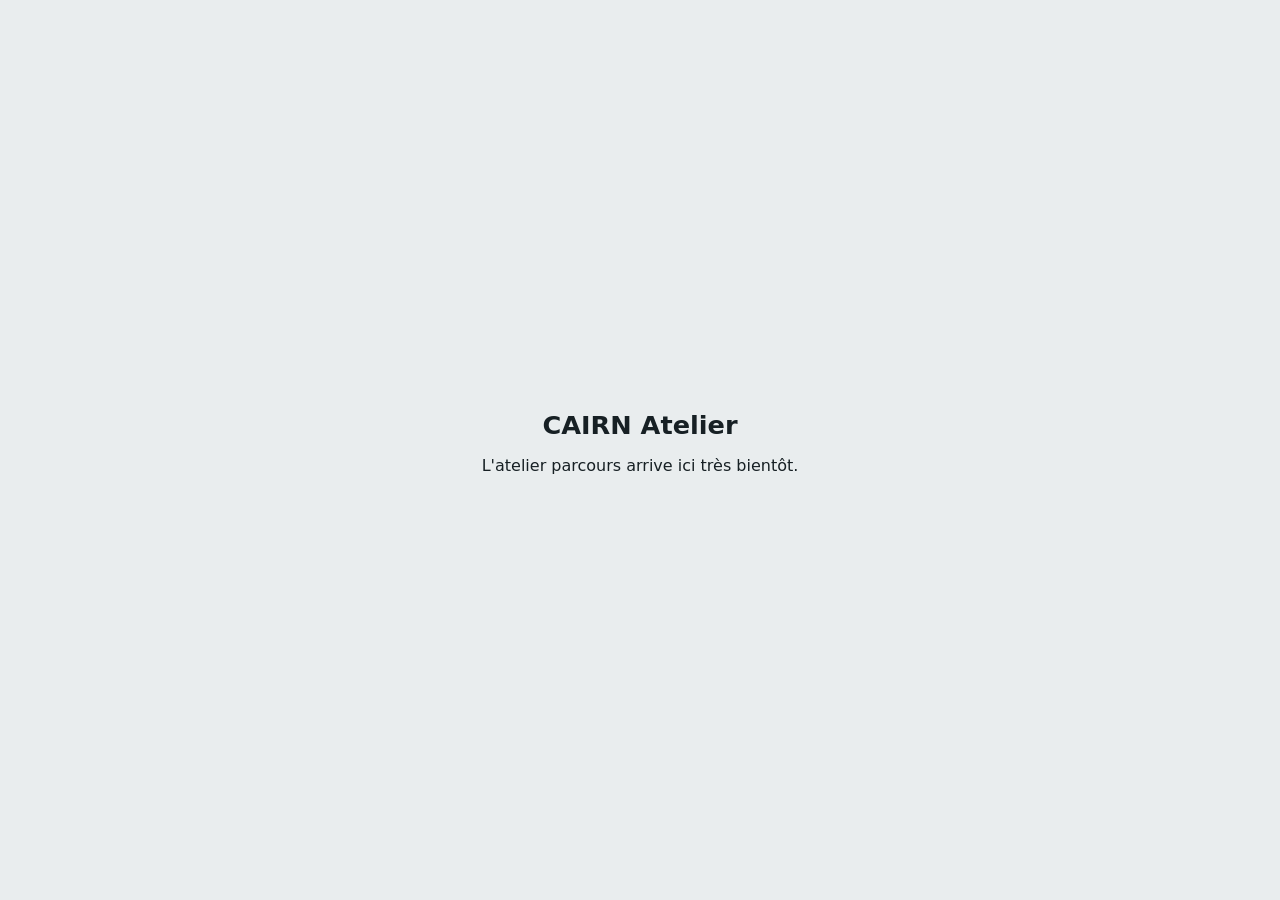
==== index.html @ 92e609ce "Page d'attente de l'Atelier parcours Co-Authored-By: Claude Opus 5.5 <noreply@anthropic.com> Claude-" ====
<!doctype html>
<html lang="fr"><head><meta charset="utf-8"><meta name="viewport" content="width=device-width,initial-scale=1"><title>CAIRN Atelier</title>
<style>body{margin:0;min-height:100vh;display:flex;align-items:center;justify-content:center;font-family:system-ui,sans-serif;background:#E9EDEE;color:#172024}main{text-align:center;padding:24px}h1{font-size:1.6rem;margin:0 0 8px}</style></head>
<body><main><h1>CAIRN Atelier</h1><p>L'atelier parcours arrive ici très bientôt.</p></main></body></html>
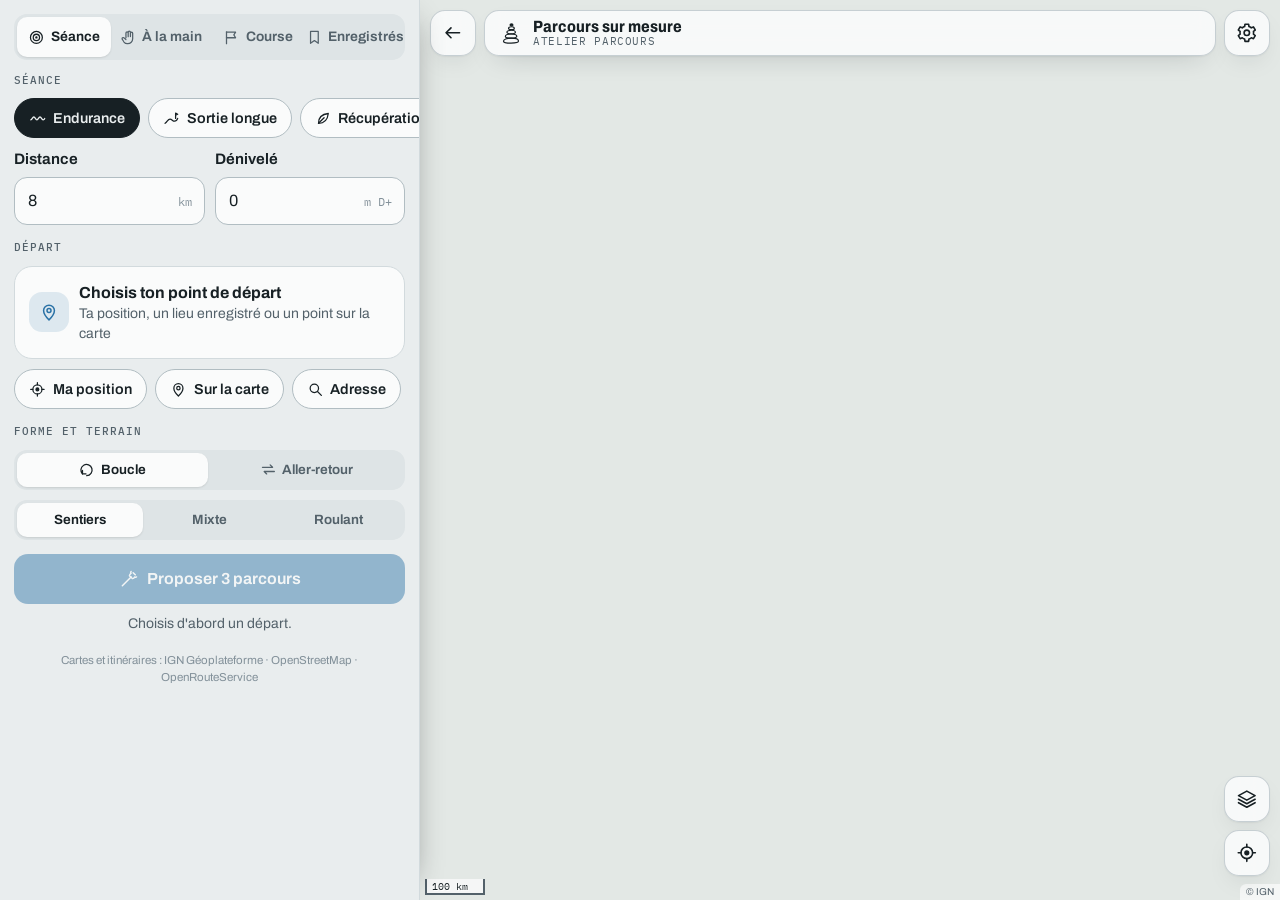
==== commit 82b4b3a0: "Atelier parcours v1.0.0 : boucles, côtes, tracé à la main, tronçons de course, GPX Co-Authored-By: C" ====
--- a/index.html
+++ b/index.html
@@ -1,4 +1,4413 @@
 <!doctype html>
-<html lang="fr"><head><meta charset="utf-8"><meta name="viewport" content="width=device-width,initial-scale=1"><title>CAIRN Atelier</title>
-<style>body{margin:0;min-height:100vh;display:flex;align-items:center;justify-content:center;font-family:system-ui,sans-serif;background:#E9EDEE;color:#172024}main{text-align:center;padding:24px}h1{font-size:1.6rem;margin:0 0 8px}</style></head>
-<body><main><h1>CAIRN Atelier</h1><p>L'atelier parcours arrive ici très bientôt.</p></main></body></html>
+<html lang="fr">
+<head>
+<meta charset="utf-8">
+<meta name="viewport" content="width=device-width,initial-scale=1,viewport-fit=cover,interactive-widget=resizes-content">
+<title>CAIRN Atelier</title>
+<meta name="description" content="Atelier parcours de CAIRN : boucles calées sur tes séances, côtes, tracé à la main, tronçons de course et export GPX vers Garmin.">
+<meta name="theme-color" content="#E9EDEE" media="(prefers-color-scheme: light)">
+<meta name="theme-color" content="#0C1113" media="(prefers-color-scheme: dark)">
+<link rel="manifest" href="manifest.webmanifest">
+<link rel="icon" href="icon.svg" type="image/svg+xml">
+<link rel="apple-touch-icon" href="icon-192.png">
+<link rel="preconnect" href="https://fonts.googleapis.com">
+<link rel="preconnect" href="https://fonts.gstatic.com" crossorigin>
+<link rel="preconnect" href="https://data.geopf.fr" crossorigin>
+<link rel="stylesheet" href="https://fonts.googleapis.com/css2?family=Archivo:ital,wdth,wght@0,62..125,400..800;1,62..125,400..800&family=IBM+Plex+Mono:wght@400;500;600&display=swap">
+<style>
+/* required styles */
+
+.leaflet-pane,
+.leaflet-tile,
+.leaflet-marker-icon,
+.leaflet-marker-shadow,
+.leaflet-tile-container,
+.leaflet-pane > svg,
+.leaflet-pane > canvas,
+.leaflet-zoom-box,
+.leaflet-image-layer,
+.leaflet-layer {
+	position: absolute;
+	left: 0;
+	top: 0;
+	}
+.leaflet-container {
+	overflow: hidden;
+	}
+.leaflet-tile,
+.leaflet-marker-icon,
+.leaflet-marker-shadow {
+	-webkit-user-select: none;
+	   -moz-user-select: none;
+	        user-select: none;
+	  -webkit-user-drag: none;
+	}
+/* Prevents IE11 from highlighting tiles in blue */
+.leaflet-tile::selection {
+	background: transparent;
+}
+/* Safari renders non-retina tile on retina better with this, but Chrome is worse */
+.leaflet-safari .leaflet-tile {
+	image-rendering: -webkit-optimize-contrast;
+	}
+/* hack that prevents hw layers "stretching" when loading new tiles */
+.leaflet-safari .leaflet-tile-container {
+	width: 1600px;
+	height: 1600px;
+	-webkit-transform-origin: 0 0;
+	}
+.leaflet-marker-icon,
+.leaflet-marker-shadow {
+	display: block;
+	}
+/* .leaflet-container svg: reset svg max-width decleration shipped in Joomla! (joomla.org) 3.x */
+/* .leaflet-container img: map is broken in FF if you have max-width: 100% on tiles */
+.leaflet-container .leaflet-overlay-pane svg {
+	max-width: none !important;
+	max-height: none !important;
+	}
+.leaflet-container .leaflet-marker-pane img,
+.leaflet-container .leaflet-shadow-pane img,
+.leaflet-container .leaflet-tile-pane img,
+.leaflet-container img.leaflet-image-layer,
+.leaflet-container .leaflet-tile {
+	max-width: none !important;
+	max-height: none !important;
+	width: auto;
+	padding: 0;
+	}
+
+.leaflet-container img.leaflet-tile {
+	/* See: https://bugs.chromium.org/p/chromium/issues/detail?id=600120 */
+	mix-blend-mode: plus-lighter;
+}
+
+.leaflet-container.leaflet-touch-zoom {
+	-ms-touch-action: pan-x pan-y;
+	touch-action: pan-x pan-y;
+	}
+.leaflet-container.leaflet-touch-drag {
+	-ms-touch-action: pinch-zoom;
+	/* Fallback for FF which doesn't support pinch-zoom */
+	touch-action: none;
+	touch-action: pinch-zoom;
+}
+.leaflet-container.leaflet-touch-drag.leaflet-touch-zoom {
+	-ms-touch-action: none;
+	touch-action: none;
+}
+.leaflet-container {
+	-webkit-tap-highlight-color: transparent;
+}
+.leaflet-container a {
+	-webkit-tap-highlight-color: rgba(51, 181, 229, 0.4);
+}
+.leaflet-tile {
+	filter: inherit;
+	visibility: hidden;
+	}
+.leaflet-tile-loaded {
+	visibility: inherit;
+	}
+.leaflet-zoom-box {
+	width: 0;
+	height: 0;
+	-moz-box-sizing: border-box;
+	     box-sizing: border-box;
+	z-index: 800;
+	}
+/* workaround for https://bugzilla.mozilla.org/show_bug.cgi?id=888319 */
+.leaflet-overlay-pane svg {
+	-moz-user-select: none;
+	}
+
+.leaflet-pane         { z-index: 400; }
+
+.leaflet-tile-pane    { z-index: 200; }
+.leaflet-overlay-pane { z-index: 400; }
+.leaflet-shadow-pane  { z-index: 500; }
+.leaflet-marker-pane  { z-index: 600; }
+.leaflet-tooltip-pane   { z-index: 650; }
+.leaflet-popup-pane   { z-index: 700; }
+
+.leaflet-map-pane canvas { z-index: 100; }
+.leaflet-map-pane svg    { z-index: 200; }
+
+.leaflet-vml-shape {
+	width: 1px;
+	height: 1px;
+	}
+.lvml {
+	behavior: url(#default#VML);
+	display: inline-block;
+	position: absolute;
+	}
+
+
+/* control positioning */
+
+.leaflet-control {
+	position: relative;
+	z-index: 800;
+	pointer-events: visiblePainted; /* IE 9-10 doesn't have auto */
+	pointer-events: auto;
+	}
+.leaflet-top,
+.leaflet-bottom {
+	position: absolute;
+	z-index: 1000;
+	pointer-events: none;
+	}
+.leaflet-top {
+	top: 0;
+	}
+.leaflet-right {
+	right: 0;
+	}
+.leaflet-bottom {
+	bottom: 0;
+	}
+.leaflet-left {
+	left: 0;
+	}
+.leaflet-control {
+	float: left;
+	clear: both;
+	}
+.leaflet-right .leaflet-control {
+	float: right;
+	}
+.leaflet-top .leaflet-control {
+	margin-top: 10px;
+	}
+.leaflet-bottom .leaflet-control {
+	margin-bottom: 10px;
+	}
+.leaflet-left .leaflet-control {
+	margin-left: 10px;
+	}
+.leaflet-right .leaflet-control {
+	margin-right: 10px;
+	}
+
+
+/* zoom and fade animations */
+
+.leaflet-fade-anim .leaflet-popup {
+	opacity: 0;
+	-webkit-transition: opacity 0.2s linear;
+	   -moz-transition: opacity 0.2s linear;
+	        transition: opacity 0.2s linear;
+	}
+.leaflet-fade-anim .leaflet-map-pane .leaflet-popup {
+	opacity: 1;
+	}
+.leaflet-zoom-animated {
+	-webkit-transform-origin: 0 0;
+	    -ms-transform-origin: 0 0;
+	        transform-origin: 0 0;
+	}
+svg.leaflet-zoom-animated {
+	will-change: transform;
+}
+
+.leaflet-zoom-anim .leaflet-zoom-animated {
+	-webkit-transition: -webkit-transform 0.25s cubic-bezier(0,0,0.25,1);
+	   -moz-transition:    -moz-transform 0.25s cubic-bezier(0,0,0.25,1);
+	        transition:         transform 0.25s cubic-bezier(0,0,0.25,1);
+	}
+.leaflet-zoom-anim .leaflet-tile,
+.leaflet-pan-anim .leaflet-tile {
+	-webkit-transition: none;
+	   -moz-transition: none;
+	        transition: none;
+	}
+
+.leaflet-zoom-anim .leaflet-zoom-hide {
+	visibility: hidden;
+	}
+
+
+/* cursors */
+
+.leaflet-interactive {
+	cursor: pointer;
+	}
+.leaflet-grab {
+	cursor: -webkit-grab;
+	cursor:    -moz-grab;
+	cursor:         grab;
+	}
+.leaflet-crosshair,
+.leaflet-crosshair .leaflet-interactive {
+	cursor: crosshair;
+	}
+.leaflet-popup-pane,
+.leaflet-control {
+	cursor: auto;
+	}
+.leaflet-dragging .leaflet-grab,
+.leaflet-dragging .leaflet-grab .leaflet-interactive,
+.leaflet-dragging .leaflet-marker-draggable {
+	cursor: move;
+	cursor: -webkit-grabbing;
+	cursor:    -moz-grabbing;
+	cursor:         grabbing;
+	}
+
+/* marker & overlays interactivity */
+.leaflet-marker-icon,
+.leaflet-marker-shadow,
+.leaflet-image-layer,
+.leaflet-pane > svg path,
+.leaflet-tile-container {
+	pointer-events: none;
+	}
+
+.leaflet-marker-icon.leaflet-interactive,
+.leaflet-image-layer.leaflet-interactive,
+.leaflet-pane > svg path.leaflet-interactive,
+svg.leaflet-image-layer.leaflet-interactive path {
+	pointer-events: visiblePainted; /* IE 9-10 doesn't have auto */
+	pointer-events: auto;
+	}
+
+/* visual tweaks */
+
+.leaflet-container {
+	background: #ddd;
+	outline-offset: 1px;
+	}
+.leaflet-container a {
+	color: #0078A8;
+	}
+.leaflet-zoom-box {
+	border: 2px dotted #38f;
+	background: rgba(255,255,255,0.5);
+	}
+
+
+/* general typography */
+.leaflet-container {
+	font-family: "Helvetica Neue", Arial, Helvetica, sans-serif;
+	font-size: 12px;
+	font-size: 0.75rem;
+	line-height: 1.5;
+	}
+
+
+/* general toolbar styles */
+
+.leaflet-bar {
+	box-shadow: 0 1px 5px rgba(0,0,0,0.65);
+	border-radius: 4px;
+	}
+.leaflet-bar a {
+	background-color: #fff;
+	border-bottom: 1px solid #ccc;
+	width: 26px;
+	height: 26px;
+	line-height: 26px;
+	display: block;
+	text-align: center;
+	text-decoration: none;
+	color: black;
+	}
+.leaflet-bar a,
+.leaflet-control-layers-toggle {
+	background-position: 50% 50%;
+	background-repeat: no-repeat;
+	display: block;
+	}
+.leaflet-bar a:hover,
+.leaflet-bar a:focus {
+	background-color: #f4f4f4;
+	}
+.leaflet-bar a:first-child {
+	border-top-left-radius: 4px;
+	border-top-right-radius: 4px;
+	}
+.leaflet-bar a:last-child {
+	border-bottom-left-radius: 4px;
+	border-bottom-right-radius: 4px;
+	border-bottom: none;
+	}
+.leaflet-bar a.leaflet-disabled {
+	cursor: default;
+	background-color: #f4f4f4;
+	color: #bbb;
+	}
+
+.leaflet-touch .leaflet-bar a {
+	width: 30px;
+	height: 30px;
+	line-height: 30px;
+	}
+.leaflet-touch .leaflet-bar a:first-child {
+	border-top-left-radius: 2px;
+	border-top-right-radius: 2px;
+	}
+.leaflet-touch .leaflet-bar a:last-child {
+	border-bottom-left-radius: 2px;
+	border-bottom-right-radius: 2px;
+	}
+
+/* zoom control */
+
+.leaflet-control-zoom-in,
+.leaflet-control-zoom-out {
+	font: bold 18px 'Lucida Console', Monaco, monospace;
+	text-indent: 1px;
+	}
+
+.leaflet-touch .leaflet-control-zoom-in, .leaflet-touch .leaflet-control-zoom-out  {
+	font-size: 22px;
+	}
+
+
+/* layers control */
+
+.leaflet-control-layers {
+	box-shadow: 0 1px 5px rgba(0,0,0,0.4);
+	background: #fff;
+	border-radius: 5px;
+	}
+.leaflet-control-layers-toggle {
+	background-image: url(images/layers.png);
+	width: 36px;
+	height: 36px;
+	}
+.leaflet-retina .leaflet-control-layers-toggle {
+	background-image: url(images/layers-2x.png);
+	background-size: 26px 26px;
+	}
+.leaflet-touch .leaflet-control-layers-toggle {
+	width: 44px;
+	height: 44px;
+	}
+.leaflet-control-layers .leaflet-control-layers-list,
+.leaflet-control-layers-expanded .leaflet-control-layers-toggle {
+	display: none;
+	}
+.leaflet-control-layers-expanded .leaflet-control-layers-list {
+	display: block;
+	position: relative;
+	}
+.leaflet-control-layers-expanded {
+	padding: 6px 10px 6px 6px;
+	color: #333;
+	background: #fff;
+	}
+.leaflet-control-layers-scrollbar {
+	overflow-y: scroll;
+	overflow-x: hidden;
+	padding-right: 5px;
+	}
+.leaflet-control-layers-selector {
+	margin-top: 2px;
+	position: relative;
+	top: 1px;
+	}
+.leaflet-control-layers label {
+	display: block;
+	font-size: 13px;
+	font-size: 1.08333em;
+	}
+.leaflet-control-layers-separator {
+	height: 0;
+	border-top: 1px solid #ddd;
+	margin: 5px -10px 5px -6px;
+	}
+
+/* Default icon URLs */
+.leaflet-default-icon-path { /* used only in path-guessing heuristic, see L.Icon.Default */
+	background-image: url(images/marker-icon.png);
+	}
+
+
+/* attribution and scale controls */
+
+.leaflet-container .leaflet-control-attribution {
+	background: #fff;
+	background: rgba(255, 255, 255, 0.8);
+	margin: 0;
+	}
+.leaflet-control-attribution,
+.leaflet-control-scale-line {
+	padding: 0 5px;
+	color: #333;
+	line-height: 1.4;
+	}
+.leaflet-control-attribution a {
+	text-decoration: none;
+	}
+.leaflet-control-attribution a:hover,
+.leaflet-control-attribution a:focus {
+	text-decoration: underline;
+	}
+.leaflet-attribution-flag {
+	display: inline !important;
+	vertical-align: baseline !important;
+	width: 1em;
+	height: 0.6669em;
+	}
+.leaflet-left .leaflet-control-scale {
+	margin-left: 5px;
+	}
+.leaflet-bottom .leaflet-control-scale {
+	margin-bottom: 5px;
+	}
+.leaflet-control-scale-line {
+	border: 2px solid #777;
+	border-top: none;
+	line-height: 1.1;
+	padding: 2px 5px 1px;
+	white-space: nowrap;
+	-moz-box-sizing: border-box;
+	     box-sizing: border-box;
+	background: rgba(255, 255, 255, 0.8);
+	text-shadow: 1px 1px #fff;
+	}
+.leaflet-control-scale-line:not(:first-child) {
+	border-top: 2px solid #777;
+	border-bottom: none;
+	margin-top: -2px;
+	}
+.leaflet-control-scale-line:not(:first-child):not(:last-child) {
+	border-bottom: 2px solid #777;
+	}
+
+.leaflet-touch .leaflet-control-attribution,
+.leaflet-touch .leaflet-control-layers,
+.leaflet-touch .leaflet-bar {
+	box-shadow: none;
+	}
+.leaflet-touch .leaflet-control-layers,
+.leaflet-touch .leaflet-bar {
+	border: 2px solid rgba(0,0,0,0.2);
+	background-clip: padding-box;
+	}
+
+
+/* popup */
+
+.leaflet-popup {
+	position: absolute;
+	text-align: center;
+	margin-bottom: 20px;
+	}
+.leaflet-popup-content-wrapper {
+	padding: 1px;
+	text-align: left;
+	border-radius: 12px;
+	}
+.leaflet-popup-content {
+	margin: 13px 24px 13px 20px;
+	line-height: 1.3;
+	font-size: 13px;
+	font-size: 1.08333em;
+	min-height: 1px;
+	}
+.leaflet-popup-content p {
+	margin: 17px 0;
+	margin: 1.3em 0;
+	}
+.leaflet-popup-tip-container {
+	width: 40px;
+	height: 20px;
+	position: absolute;
+	left: 50%;
+	margin-top: -1px;
+	margin-left: -20px;
+	overflow: hidden;
+	pointer-events: none;
+	}
+.leaflet-popup-tip {
+	width: 17px;
+	height: 17px;
+	padding: 1px;
+
+	margin: -10px auto 0;
+	pointer-events: auto;
+
+	-webkit-transform: rotate(45deg);
+	   -moz-transform: rotate(45deg);
+	    -ms-transform: rotate(45deg);
+	        transform: rotate(45deg);
+	}
+.leaflet-popup-content-wrapper,
+.leaflet-popup-tip {
+	background: white;
+	color: #333;
+	box-shadow: 0 3px 14px rgba(0,0,0,0.4);
+	}
+.leaflet-container a.leaflet-popup-close-button {
+	position: absolute;
+	top: 0;
+	right: 0;
+	border: none;
+	text-align: center;
+	width: 24px;
+	height: 24px;
+	font: 16px/24px Tahoma, Verdana, sans-serif;
+	color: #757575;
+	text-decoration: none;
+	background: transparent;
+	}
+.leaflet-container a.leaflet-popup-close-button:hover,
+.leaflet-container a.leaflet-popup-close-button:focus {
+	color: #585858;
+	}
+.leaflet-popup-scrolled {
+	overflow: auto;
+	}
+
+.leaflet-oldie .leaflet-popup-content-wrapper {
+	-ms-zoom: 1;
+	}
+.leaflet-oldie .leaflet-popup-tip {
+	width: 24px;
+	margin: 0 auto;
+
+	-ms-filter: "progid:DXImageTransform.Microsoft.Matrix(M11=0.70710678, M12=0.70710678, M21=-0.70710678, M22=0.70710678)";
+	filter: progid:DXImageTransform.Microsoft.Matrix(M11=0.70710678, M12=0.70710678, M21=-0.70710678, M22=0.70710678);
+	}
+
+.leaflet-oldie .leaflet-control-zoom,
+.leaflet-oldie .leaflet-control-layers,
+.leaflet-oldie .leaflet-popup-content-wrapper,
+.leaflet-oldie .leaflet-popup-tip {
+	border: 1px solid #999;
+	}
+
+
+/* div icon */
+
+.leaflet-div-icon {
+	background: #fff;
+	border: 1px solid #666;
+	}
+
+
+/* Tooltip */
+/* Base styles for the element that has a tooltip */
+.leaflet-tooltip {
+	position: absolute;
+	padding: 6px;
+	background-color: #fff;
+	border: 1px solid #fff;
+	border-radius: 3px;
+	color: #222;
+	white-space: nowrap;
+	-webkit-user-select: none;
+	-moz-user-select: none;
+	-ms-user-select: none;
+	user-select: none;
+	pointer-events: none;
+	box-shadow: 0 1px 3px rgba(0,0,0,0.4);
+	}
+.leaflet-tooltip.leaflet-interactive {
+	cursor: pointer;
+	pointer-events: auto;
+	}
+.leaflet-tooltip-top:before,
+.leaflet-tooltip-bottom:before,
+.leaflet-tooltip-left:before,
+.leaflet-tooltip-right:before {
+	position: absolute;
+	pointer-events: none;
+	border: 6px solid transparent;
+	background: transparent;
+	content: "";
+	}
+
+/* Directions */
+
+.leaflet-tooltip-bottom {
+	margin-top: 6px;
+}
+.leaflet-tooltip-top {
+	margin-top: -6px;
+}
+.leaflet-tooltip-bottom:before,
+.leaflet-tooltip-top:before {
+	left: 50%;
+	margin-left: -6px;
+	}
+.leaflet-tooltip-top:before {
+	bottom: 0;
+	margin-bottom: -12px;
+	border-top-color: #fff;
+	}
+.leaflet-tooltip-bottom:before {
+	top: 0;
+	margin-top: -12px;
+	margin-left: -6px;
+	border-bottom-color: #fff;
+	}
+.leaflet-tooltip-left {
+	margin-left: -6px;
+}
+.leaflet-tooltip-right {
+	margin-left: 6px;
+}
+.leaflet-tooltip-left:before,
+.leaflet-tooltip-right:before {
+	top: 50%;
+	margin-top: -6px;
+	}
+.leaflet-tooltip-left:before {
+	right: 0;
+	margin-right: -12px;
+	border-left-color: #fff;
+	}
+.leaflet-tooltip-right:before {
+	left: 0;
+	margin-left: -12px;
+	border-right-color: #fff;
+	}
+
+/* Printing */
+
+@media print {
+	/* Prevent printers from removing background-images of controls. */
+	.leaflet-control {
+		-webkit-print-color-adjust: exact;
+		print-color-adjust: exact;
+		}
+	}
+
+/* CAIRN Atelier : carte plein écran, barre flottante en haut, panneau qui monte du bas
+   (sur grand écran : colonne à gauche). Mêmes jetons et composants que CAIRN. */
+:root {
+  --mode: light;
+  --bg: #E9EDEE;
+  --bg-raised: #FAFBFB;
+  --bg-sunken: #DEE4E6;
+  --bg-inverse: #172024;
+  --fg-inverse: #F2F5F6;
+  --line: #D2DADD;
+  --line-strong: #B1BDC2;
+  --fg: #172024;
+  --fg-muted: #53616A;
+  --fg-faint: #83919A;
+  --accent-l: #2A72A6;
+  --accent-d: #7BBCE8;
+  --accent: var(--accent-l);
+  --accent-ink: #FFFFFF;
+  --accent-on-inverse: var(--accent-d);
+  --accent-soft: color-mix(in srgb, var(--accent) 13%, transparent);
+  --good: #3D7A47;
+  --warn: #A2670F;
+  --crit: #B23A2B;
+  --good-soft: rgba(61, 122, 71, 0.13);
+  --warn-soft: rgba(162, 103, 15, 0.13);
+  --crit-soft: rgba(178, 58, 43, 0.11);
+  --z1: #93A6AF;
+  --z2: #5A9A6A;
+  --z3: #3B88BF;
+  --z4: #C9822C;
+  --z5: #C1402E;
+  --m-dur: #2B6E9E;
+  --m-dist: #3E7A4B;
+  --m-dplus: #A0601F;
+  --m-hr: #B4382B;
+  --m-pace: #4C5A63;
+  --zf-pct: 84%;
+  --zone-ink: #FFFFFF;
+  --tier-h: #4B3F8F;
+  --r-a: #2A72A6;
+  --r-b: #B5591B;
+  --r-c: #4D7838;
+  --r-race: #6B4FB8;
+  --r-climb: #D2691E;
+  --casing: #FFFFFF;
+  --sl0: #6FA37A;
+  --sl1: #D4A72C;
+  --sl2: #D9772B;
+  --sl3: #C1402E;
+  --prof-fill: color-mix(in srgb, var(--fg) 9%, transparent);
+  --scrim: rgba(12, 18, 20, 0.42);
+  --glass: rgba(250, 251, 251, 0.9);
+  --shadow: 0 1px 2px rgba(23, 32, 36, 0.06), 0 10px 28px -14px rgba(23, 32, 36, 0.28);
+  --shadow-up: 0 -10px 30px -18px rgba(23, 32, 36, 0.45);
+  --map-fallback: #E3E8E5;
+  --tile-filter: none;
+  --font-body: "Archivo", "Segoe UI", Roboto, "Helvetica Neue", Arial, sans-serif;
+  --font-mono: "IBM Plex Mono", ui-monospace, "SFMono-Regular", Menlo, Consolas, monospace;
+  --r-sm: 8px;
+  --r-md: 12px;
+  --r-lg: 18px;
+  --sheet-h: 46vh;
+  --side-w: 0px;
+  --safe-t: env(safe-area-inset-top, 0px);
+  --safe-b: env(safe-area-inset-bottom, 0px);
+  font-size: 100%;
+}
+@media (prefers-color-scheme: dark) {
+  :root:not([data-theme="light"]) {
+    --mode: dark;
+    --bg: #0C1113;
+    --bg-raised: #141B1E;
+    --bg-sunken: #0A0E10;
+    --bg-inverse: #E6ECEE;
+    --fg-inverse: #0C1113;
+    --line: #232D32;
+    --line-strong: #37444A;
+    --fg: #E3E9EB;
+    --fg-muted: #9AA8AE;
+    --fg-faint: #6D7C82;
+    --accent: var(--accent-d);
+    --accent-ink: #071219;
+    --accent-on-inverse: var(--accent-l);
+    --good: #8DC290;
+    --warn: #E2AD51;
+    --crit: #EC7B66;
+    --good-soft: rgba(141, 194, 144, 0.15);
+    --warn-soft: rgba(226, 173, 81, 0.15);
+    --crit-soft: rgba(236, 123, 102, 0.15);
+    --z1: #6F848D;
+    --z2: #78B889;
+    --z3: #6CB2E2;
+    --z4: #E7A552;
+    --z5: #EB6C58;
+    --stone-1: #5D6A71;
+    --stone-2: #4E5A61;
+    --stone-3: #69767D;
+    --stone-4: #434E54;
+    --stone-edge: #252E33;
+    --stone-hi: rgba(255, 255, 255, 0.13);
+    --scrim: rgba(0, 0, 0, 0.6);
+    --glass: rgba(20, 27, 30, 0.82);
+    --shadow: 0 1px 2px rgba(0, 0, 0, 0.4), 0 14px 32px -16px rgba(0, 0, 0, 0.85);
+    --map-fallback: #131A1C;
+    color-scheme: dark;
+    --rock-1: #6E706C;
+    --rock-2: #686358;
+    --rock-3: #5C666C;
+    --rock-4: #7C7567;
+    --rock-5: #706354;
+    --rock-6: #50565A;
+    --lichen-1: #8E9450;
+    --lichen-2: #A8722F;
+    --lichen-3: #728270;
+    --lichen-op: 0.7;
+    --stone-line: rgba(0, 0, 0, 0.6);
+    --stone-rim: rgba(255, 255, 255, 0.18);
+    --c-shadow: rgba(0, 0, 0, 0.75);
+    --body-fill: #2F3C43;
+    --body-hi: #4A5A62;
+    --body-shade: #000000;
+    --body-line: #71848C;
+    --body-detail: #5A6C74;
+    --m-dur: #86BFE8;
+    --m-dist: #92C79C;
+    --m-dplus: #E3A766;
+    --m-hr: #EE8674;
+    --m-pace: #B9C6CC;
+    --zf-pct: 100%;
+    --zone-ink: #0C1113;
+    --tier-c: #9AA8AE;
+    --tier-mm: #A6C77E;
+    --tier-hm: #7BBCE8;
+    --tier-q: #E6A15A;
+    --tier-m: #F07C6B;
+    --tier-h: #B3A6F2;
+    --sa-haze: #1A2429;
+    --sa-base: #3E4D55;
+    --sa-near-base: #0E1417;
+    --sa-snow: #D3DEE3;
+    --sa-sun: #E8E2CC;
+    --sa-shade: 0.32;
+    --r-a: #7BBCE8;
+    --r-b: #EE9A5C;
+    --r-c: #A6C77E;
+    --r-race: #B3A6F2;
+    --r-climb: #F2A35E;
+    --casing: #0C1113;
+    --sl0: #7FB78A;
+    --sl1: #E2C04F;
+    --sl2: #EE9A5C;
+    --sl3: #EC7B66;
+    --tile-filter: brightness(0.74) contrast(1.06) saturate(0.85);
+    --shadow-up: 0 -10px 30px -18px rgba(0, 0, 0, 0.9);
+  }
+}
+:root[data-theme="dark"] {
+    --mode: dark;
+    --bg: #0C1113;
+    --bg-raised: #141B1E;
+    --bg-sunken: #0A0E10;
+    --bg-inverse: #E6ECEE;
+    --fg-inverse: #0C1113;
+    --line: #232D32;
+    --line-strong: #37444A;
+    --fg: #E3E9EB;
+    --fg-muted: #9AA8AE;
+    --fg-faint: #6D7C82;
+    --accent: var(--accent-d);
+    --accent-ink: #071219;
+    --accent-on-inverse: var(--accent-l);
+    --good: #8DC290;
+    --warn: #E2AD51;
+    --crit: #EC7B66;
+    --good-soft: rgba(141, 194, 144, 0.15);
+    --warn-soft: rgba(226, 173, 81, 0.15);
+    --crit-soft: rgba(236, 123, 102, 0.15);
+    --z1: #6F848D;
+    --z2: #78B889;
+    --z3: #6CB2E2;
+    --z4: #E7A552;
+    --z5: #EB6C58;
+    --stone-1: #5D6A71;
+    --stone-2: #4E5A61;
+    --stone-3: #69767D;
+    --stone-4: #434E54;
+    --stone-edge: #252E33;
+    --stone-hi: rgba(255, 255, 255, 0.13);
+    --scrim: rgba(0, 0, 0, 0.6);
+    --glass: rgba(20, 27, 30, 0.82);
+    --shadow: 0 1px 2px rgba(0, 0, 0, 0.4), 0 14px 32px -16px rgba(0, 0, 0, 0.85);
+    --map-fallback: #131A1C;
+    color-scheme: dark;
+    --rock-1: #6E706C;
+    --rock-2: #686358;
+    --rock-3: #5C666C;
+    --rock-4: #7C7567;
+    --rock-5: #706354;
+    --rock-6: #50565A;
+    --lichen-1: #8E9450;
+    --lichen-2: #A8722F;
+    --lichen-3: #728270;
+    --lichen-op: 0.7;
+    --stone-line: rgba(0, 0, 0, 0.6);
+    --stone-rim: rgba(255, 255, 255, 0.18);
+    --c-shadow: rgba(0, 0, 0, 0.75);
+    --body-fill: #2F3C43;
+    --body-hi: #4A5A62;
+    --body-shade: #000000;
+    --body-line: #71848C;
+    --body-detail: #5A6C74;
+    --m-dur: #86BFE8;
+    --m-dist: #92C79C;
+    --m-dplus: #E3A766;
+    --m-hr: #EE8674;
+    --m-pace: #B9C6CC;
+    --zf-pct: 100%;
+    --zone-ink: #0C1113;
+    --tier-c: #9AA8AE;
+    --tier-mm: #A6C77E;
+    --tier-hm: #7BBCE8;
+    --tier-q: #E6A15A;
+    --tier-m: #F07C6B;
+    --tier-h: #B3A6F2;
+    --sa-haze: #1A2429;
+    --sa-base: #3E4D55;
+    --sa-near-base: #0E1417;
+    --sa-snow: #D3DEE3;
+    --sa-sun: #E8E2CC;
+    --sa-shade: 0.32;
+  --r-a: #7BBCE8;
+  --r-b: #EE9A5C;
+  --r-c: #A6C77E;
+  --r-race: #B3A6F2;
+  --r-climb: #F2A35E;
+  --casing: #0C1113;
+  --sl0: #7FB78A;
+  --sl1: #E2C04F;
+  --sl2: #EE9A5C;
+  --sl3: #EC7B66;
+  --tile-filter: brightness(0.74) contrast(1.06) saturate(0.85);
+  --shadow-up: 0 -10px 30px -18px rgba(0, 0, 0, 0.9);
+}
+:root[data-theme="light"] { color-scheme: light; }
+.hidden-dark-tokens {
+    --mode: dark;
+    --bg: #0C1113;
+    --bg-raised: #141B1E;
+    --bg-sunken: #0A0E10;
+    --bg-inverse: #E6ECEE;
+    --fg-inverse: #0C1113;
+    --line: #232D32;
+    --line-strong: #37444A;
+    --fg: #E3E9EB;
+    --fg-muted: #9AA8AE;
+    --fg-faint: #6D7C82;
+    --accent: var(--accent-d);
+    --accent-ink: #071219;
+    --accent-on-inverse: var(--accent-l);
+    --good: #8DC290;
+    --warn: #E2AD51;
+    --crit: #EC7B66;
+    --good-soft: rgba(141, 194, 144, 0.15);
+    --warn-soft: rgba(226, 173, 81, 0.15);
+    --crit-soft: rgba(236, 123, 102, 0.15);
+    --z1: #6F848D;
+    --z2: #78B889;
+    --z3: #6CB2E2;
+    --z4: #E7A552;
+    --z5: #EB6C58;
+    --stone-1: #5D6A71;
+    --stone-2: #4E5A61;
+    --stone-3: #69767D;
+    --stone-4: #434E54;
+    --stone-edge: #252E33;
+    --stone-hi: rgba(255, 255, 255, 0.13);
+    --scrim: rgba(0, 0, 0, 0.6);
+    --glass: rgba(20, 27, 30, 0.82);
+    --shadow: 0 1px 2px rgba(0, 0, 0, 0.4), 0 14px 32px -16px rgba(0, 0, 0, 0.85);
+    --map-fallback: #131A1C;
+    color-scheme: dark;
+    --rock-1: #6E706C;
+    --rock-2: #686358;
+    --rock-3: #5C666C;
+    --rock-4: #7C7567;
+    --rock-5: #706354;
+    --rock-6: #50565A;
+    --lichen-1: #8E9450;
+    --lichen-2: #A8722F;
+    --lichen-3: #728270;
+    --lichen-op: 0.7;
+    --stone-line: rgba(0, 0, 0, 0.6);
+    --stone-rim: rgba(255, 255, 255, 0.18);
+    --c-shadow: rgba(0, 0, 0, 0.75);
+    --body-fill: #2F3C43;
+    --body-hi: #4A5A62;
+    --body-shade: #000000;
+    --body-line: #71848C;
+    --body-detail: #5A6C74;
+    --m-dur: #86BFE8;
+    --m-dist: #92C79C;
+    --m-dplus: #E3A766;
+    --m-hr: #EE8674;
+    --m-pace: #B9C6CC;
+    --zf-pct: 100%;
+    --zone-ink: #0C1113;
+    --tier-c: #9AA8AE;
+    --tier-mm: #A6C77E;
+    --tier-hm: #7BBCE8;
+    --tier-q: #E6A15A;
+    --tier-m: #F07C6B;
+    --tier-h: #B3A6F2;
+    --sa-haze: #1A2429;
+    --sa-base: #3E4D55;
+    --sa-near-base: #0E1417;
+    --sa-snow: #D3DEE3;
+    --sa-sun: #E8E2CC;
+    --sa-shade: 0.32;
+}
+
+* { box-sizing: border-box; }
+html, body { height: 100%; margin: 0; overflow: hidden; -webkit-text-size-adjust: 100%; }
+body {
+  background: var(--map-fallback);
+  color: var(--fg);
+  font-family: var(--font-body);
+  font-size: 1rem;
+  line-height: 1.45;
+  -webkit-font-smoothing: antialiased;
+  overscroll-behavior: none;
+}
+button, input, select, textarea { font: inherit; color: inherit; }
+button { cursor: pointer; -webkit-tap-highlight-color: transparent; }
+:focus-visible { outline: 2px solid var(--accent); outline-offset: 2px; }
+.sr-only { position: absolute; width: 1px; height: 1px; overflow: hidden; clip: rect(0 0 0 0); white-space: nowrap; }
+.mono { font-family: var(--font-mono); font-variant-numeric: tabular-nums; }
+h1, h2, h3 { margin: 0; font-weight: 700; font-stretch: 86%; letter-spacing: -0.01em; line-height: 1.1; text-wrap: balance; }
+h2 { font-size: 1.15rem; }
+h3 { font-size: 1rem; font-weight: 650; }
+p { margin: 0; }
+.label { font-family: var(--font-mono); font-size: 0.7rem; font-weight: 500; letter-spacing: 0.09em; text-transform: uppercase; color: var(--fg-muted); }
+.muted { color: var(--fg-muted); }
+.faint { color: var(--fg-faint); }
+.small { font-size: 0.875rem; }
+.tiny { font-size: 0.78rem; }
+.strong { font-weight: 650; }
+.ic { width: 1.25rem; height: 1.25rem; fill: none; stroke: currentColor; stroke-width: 1.8; stroke-linecap: round; stroke-linejoin: round; flex: none; }
+.ic-sm { width: 1rem; height: 1rem; }
+.stack { display: flex; flex-direction: column; gap: 10px; }
+.stack-lg { display: flex; flex-direction: column; gap: 16px; }
+.row { display: flex; align-items: center; gap: 8px; flex-wrap: wrap; }
+.row-nw { display: flex; align-items: center; gap: 10px; min-width: 0; }
+.spread { display: flex; align-items: center; justify-content: space-between; gap: 12px; }
+.grow { flex: 1; min-width: 0; }
+
+/* ---------- Carte ---------- */
+#map { position: fixed; inset: 0; z-index: 0; background: var(--map-fallback); }
+#map .leaflet-tile-pane { filter: var(--tile-filter); }
+.leaflet-container { font-family: var(--font-body); background: var(--map-fallback); }
+.leaflet-control-attribution {
+  font-size: 10px !important;
+  background: color-mix(in srgb, var(--bg-raised) 78%, transparent) !important;
+  color: var(--fg-muted) !important;
+  border-radius: 6px 0 0 0;
+  padding: 1px 6px !important;
+}
+.leaflet-control-attribution a { color: var(--fg-muted) !important; }
+.leaflet-bottom { bottom: var(--sheet-h); transition: bottom 0.25s ease; }
+.leaflet-left { left: var(--side-w); }
+.leaflet-control-scale-line {
+  background: color-mix(in srgb, var(--bg-raised) 80%, transparent);
+  border-color: var(--fg-muted);
+  color: var(--fg);
+  font-family: var(--font-mono);
+  font-size: 10px;
+}
+.pin { display: flex; align-items: center; justify-content: center; }
+.pin-start {
+  width: 34px; height: 34px; border-radius: 50% 50% 50% 4px; transform: rotate(-45deg);
+  background: var(--fg); border: 3px solid var(--bg-raised); box-shadow: 0 2px 6px rgba(0,0,0,.35);
+}
+.pin-start svg { transform: rotate(45deg); width: 17px; height: 17px; color: var(--bg-raised); }
+.pin-wp {
+  width: 26px; height: 26px; border-radius: 50%;
+  background: var(--bg-raised); border: 3px solid var(--r-a); color: var(--fg);
+  font: 700 12px/1 var(--font-mono); box-shadow: 0 1px 4px rgba(0,0,0,.35);
+}
+.pin-wp.first { background: var(--r-a); color: var(--accent-ink); }
+.pin-wp.sel { transform: scale(1.25); border-color: var(--crit); }
+.pin-km {
+  min-width: 20px; height: 20px; padding: 0 4px; border-radius: 10px;
+  background: var(--bg-raised); color: var(--fg); border: 1.5px solid var(--fg-muted);
+  font: 600 10.5px/17px var(--font-mono); text-align: center; box-shadow: 0 1px 3px rgba(0,0,0,.25);
+}
+.pin-km.race { border-color: var(--r-race); color: var(--r-race); }
+.pin-flag {
+  padding: 3px 7px; border-radius: 8px; white-space: nowrap;
+  background: var(--r-climb); color: #fff; font: 700 11px/1.2 var(--font-body);
+  box-shadow: 0 1px 4px rgba(0,0,0,.35); transform: translate(-50%, -130%); position: absolute; left: 0; top: 0;
+}
+.pin-scrub { width: 16px; height: 16px; border-radius: 50%; background: var(--fg); border: 3px solid var(--bg-raised); box-shadow: 0 1px 4px rgba(0,0,0,.45); }
+.pin-me { width: 18px; height: 18px; border-radius: 50%; background: #2F7DE1; border: 3px solid #fff; box-shadow: 0 0 0 6px rgba(47,125,225,.22); }
+
+/* ---------- Surcouche ---------- */
+#app { position: fixed; inset: 0; z-index: 10; pointer-events: none; }
+.topbar {
+  position: absolute;
+  top: calc(var(--safe-t) + 10px);
+  left: calc(var(--side-w) + max(10px, env(safe-area-inset-left, 0px)));
+  right: max(10px, env(safe-area-inset-right, 0px));
+  display: flex;
+  align-items: center;
+  gap: 8px;
+  pointer-events: none;
+}
+.topbar > * { pointer-events: auto; }
+.glass {
+  background: var(--glass);
+  -webkit-backdrop-filter: blur(10px) saturate(1.3);
+  backdrop-filter: blur(10px) saturate(1.3);
+  border: 1px solid color-mix(in srgb, var(--line-strong) 70%, transparent);
+  box-shadow: var(--shadow);
+}
+.fab {
+  width: 46px; height: 46px; flex: none; border-radius: 15px;
+  display: inline-flex; align-items: center; justify-content: center;
+  color: var(--fg); text-decoration: none;
+}
+.fab .ic { width: 1.35rem; height: 1.35rem; }
+.fab[aria-pressed="true"] { background: var(--fg); color: var(--bg); }
+.title-pill {
+  flex: 1; min-width: 0; height: 46px; border-radius: 15px; padding: 0 14px;
+  display: flex; align-items: center; gap: 10px;
+}
+.title-pill .t { min-width: 0; display: flex; flex-direction: column; line-height: 1.1; }
+.title-pill .t b { font-weight: 750; font-stretch: 86%; font-size: 1.02rem; white-space: nowrap; overflow: hidden; text-overflow: ellipsis; }
+.title-pill .t span { font-family: var(--font-mono); font-size: 0.68rem; letter-spacing: 0.06em; text-transform: uppercase; color: var(--fg-muted); white-space: nowrap; overflow: hidden; text-overflow: ellipsis; }
+.title-pill .logo { width: 24px; height: 24px; color: var(--fg); }
+.maptools {
+  position: absolute;
+  right: max(10px, env(safe-area-inset-right, 0px));
+  bottom: calc(var(--sheet-h) + 12px);
+  display: flex; flex-direction: column; gap: 8px;
+  transition: bottom 0.25s ease;
+  pointer-events: none;
+}
+.maptools > * { pointer-events: auto; }
+.layer-pop {
+  position: absolute; right: 56px; bottom: 0; width: 210px; border-radius: 16px; padding: 6px;
+  display: flex; flex-direction: column; gap: 2px;
+}
+.layer-pop button {
+  display: flex; align-items: center; gap: 10px; border: 0; background: none; text-align: left;
+  padding: 9px 10px; border-radius: 11px; font-weight: 600; font-size: 0.92rem;
+}
+.layer-pop button[aria-pressed="true"] { background: var(--accent-soft); color: var(--accent); }
+.layer-pop .sw { width: 26px; height: 26px; border-radius: 7px; flex: none; border: 1px solid var(--line-strong); }
+.pickbar {
+  position: absolute; left: 50%; transform: translateX(-50%);
+  top: calc(var(--safe-t) + 66px);
+  display: flex; align-items: center; gap: 10px; padding: 6px 6px 6px 14px; border-radius: 14px;
+  font-weight: 650; font-size: 0.92rem; pointer-events: auto; white-space: nowrap;
+}
+
+/* ---------- Panneau ---------- */
+.panel {
+  position: absolute;
+  left: 0; right: 0; bottom: 0;
+  height: var(--sheet-h);
+  max-width: 760px;
+  margin-inline: auto;
+  background: var(--bg);
+  border-radius: 24px 24px 0 0;
+  box-shadow: var(--shadow-up);
+  display: flex;
+  flex-direction: column;
+  pointer-events: auto;
+  transition: height 0.25s cubic-bezier(0.2, 0.8, 0.2, 1);
+  overflow: hidden;
+}
+.panel.dragging { transition: none; }
+.grip {
+  flex: none; height: 26px; border: 0; background: none; width: 100%;
+  display: flex; align-items: center; justify-content: center; cursor: grab; touch-action: none;
+}
+.grip span { width: 44px; height: 5px; border-radius: 3px; background: var(--line-strong); }
+.panel-head { flex: none; padding: 0 14px 10px; display: flex; flex-direction: column; gap: 10px; touch-action: none; }
+.panel-scroll {
+  flex: 1; min-height: 0; overflow-y: auto; overscroll-behavior: contain;
+  padding: 2px 14px calc(18px + var(--safe-b));
+  display: flex; flex-direction: column; gap: 14px;
+}
+@media (min-width: 900px) {
+  :root { --side-w: 420px; --sheet-h: 0px !important; }
+  .panel { left: 0; right: auto; top: 0; bottom: 0; width: 420px; height: auto !important; max-width: none; border-radius: 0; box-shadow: 12px 0 30px -22px rgba(0,0,0,.45); border-right: 1px solid var(--line); }
+  .grip { display: none; }
+  .panel-head { padding-top: calc(var(--safe-t) + 14px); }
+  .maptools { bottom: 24px; }
+}
+
+/* ---------- Composants ---------- */
+.card { background: var(--bg-raised); border: 1px solid var(--line); border-radius: var(--r-lg); padding: 14px; }
+.list { background: var(--bg-raised); border: 1px solid var(--line); border-radius: var(--r-lg); overflow: hidden; }
+.list > * + * { border-top: 1px solid var(--line); }
+.note { display: flex; gap: 10px; align-items: flex-start; padding: 11px 13px; border-radius: var(--r-md); font-size: 0.9rem; background: var(--bg-sunken); }
+.note .ic { margin-top: 1px; }
+.note-crit { background: var(--crit-soft); } .note-crit .ic { color: var(--crit); }
+.note-warn { background: var(--warn-soft); } .note-warn .ic { color: var(--warn); }
+.note-good { background: var(--good-soft); } .note-good .ic { color: var(--good); }
+.note-accent { background: var(--accent-soft); } .note-accent .ic { color: var(--accent); }
+.btn {
+  display: inline-flex; align-items: center; justify-content: center; gap: 8px;
+  min-height: 50px; padding: 0 18px; border-radius: 14px; border: 1px solid transparent; background: transparent;
+  font-weight: 650; font-size: 1rem; white-space: nowrap; text-decoration: none; color: var(--fg);
+  transition: background-color 0.15s ease, border-color 0.15s ease, transform 0.08s ease;
+}
+.btn:active { transform: scale(0.98); }
+.btn-primary { background: var(--accent); color: var(--accent-ink); }
+.btn-secondary { background: var(--bg-raised); border-color: var(--line-strong); }
+.btn-tonal { background: var(--bg-sunken); }
+.btn-ghost:hover { background: var(--bg-sunken); }
+.btn-danger { color: var(--crit); border-color: color-mix(in srgb, var(--crit) 40%, transparent); }
+.btn-sm { min-height: 38px; padding: 0 12px; font-size: 0.9rem; border-radius: 11px; }
+.btn-block { width: 100%; }
+.btn[disabled] { opacity: 0.45; cursor: not-allowed; transform: none; }
+.btn-grid { display: grid; grid-template-columns: repeat(2, minmax(0, 1fr)); gap: 8px; }
+.btn-grid .btn { min-width: 0; }
+.icon-btn { width: 42px; height: 42px; flex: none; border-radius: 12px; border: 0; background: transparent; color: var(--fg); display: inline-flex; align-items: center; justify-content: center; }
+.icon-btn:hover { background: var(--bg-sunken); }
+.link { background: none; border: 0; padding: 0; color: var(--accent); font-weight: 650; text-decoration: none; font-size: inherit; }
+.segbar { display: flex; background: var(--bg-sunken); border-radius: 13px; padding: 3px; gap: 3px; }
+.segbar button {
+  flex: 1; min-width: 0; min-height: 40px; border: 0; border-radius: 10px; background: transparent;
+  font-weight: 650; font-size: 0.86rem; color: var(--fg-muted); white-space: nowrap;
+  display: inline-flex; align-items: center; justify-content: center; gap: 6px; padding: 0 6px;
+}
+.segbar button .ic { width: 1.05rem; height: 1.05rem; }
+.segbar button[aria-pressed="true"] { background: var(--bg-raised); color: var(--fg); box-shadow: 0 1px 2px rgba(0, 0, 0, 0.1); }
+.segbar.sm button { min-height: 34px; font-size: 0.84rem; }
+.chips { display: flex; flex-wrap: wrap; gap: 8px; }
+.chip-opt {
+  min-height: 40px; padding: 0 14px; border-radius: 999px; border: 1px solid var(--line-strong);
+  background: var(--bg-raised); font-weight: 600; font-size: 0.9rem;
+  display: inline-flex; align-items: center; gap: 7px; white-space: nowrap;
+}
+.chip-opt .ic { width: 1.05rem; height: 1.05rem; }
+.chip-opt[aria-pressed="true"] { background: var(--fg); color: var(--bg); border-color: var(--fg); }
+.tag { display: inline-flex; align-items: center; gap: 5px; height: 24px; padding: 0 9px; border-radius: 999px; font-size: 0.76rem; font-weight: 650; background: var(--bg-sunken); color: var(--fg-muted); white-space: nowrap; }
+.tag .ic { width: 0.9rem; height: 0.9rem; }
+.tag-accent { background: var(--accent-soft); color: var(--accent); }
+.tag-good { background: var(--good-soft); color: var(--good); }
+.tag-warn { background: var(--warn-soft); color: var(--warn); }
+.tag-crit { background: var(--crit-soft); color: var(--crit); }
+.bar { height: 6px; border-radius: 99px; background: var(--bg-sunken); overflow: hidden; }
+.bar > span { display: block; height: 100%; border-radius: inherit; background: var(--accent); transition: width 0.4s ease; }
+.toggle { position: relative; width: 50px; height: 30px; flex: none; border-radius: 99px; border: 0; background: var(--line-strong); transition: background-color 0.15s; }
+.toggle::after { content: ""; position: absolute; top: 3px; left: 3px; width: 24px; height: 24px; border-radius: 50%; background: #fff; box-shadow: 0 1px 2px rgba(0, 0, 0, 0.25); transition: transform 0.15s; }
+.toggle[aria-pressed="true"] { background: var(--accent); }
+.toggle[aria-pressed="true"]::after { transform: translateX(20px); }
+.mx {
+  --mc: var(--fg-muted);
+  display: inline-flex; align-items: center; gap: 0.32em; padding: 0.2em 0.52em; border-radius: 7px;
+  font-family: var(--font-mono); font-size: 0.86em; font-weight: 600; line-height: 1.25; letter-spacing: -0.01em;
+  white-space: nowrap; vertical-align: baseline;
+  color: color-mix(in srgb, var(--mc) 74%, var(--fg));
+  background: color-mix(in srgb, var(--mc) 12%, transparent);
+  box-shadow: inset 0 0 0 1px color-mix(in srgb, var(--mc) 32%, transparent);
+}
+.mx .ic { width: 1.05em; height: 1.05em; stroke-width: 2.1; }
+.mx-dur, .mx-reps { --mc: var(--m-dur); }
+.mx-dist { --mc: var(--m-dist); }
+.mx-dplus { --mc: var(--m-dplus); }
+.mx-pace { --mc: var(--m-pace); }
+.mx-trail { --mc: var(--r-c); }
+.mx-row { display: flex; flex-wrap: wrap; align-items: center; gap: 6px; min-width: 0; }
+.mx-row.lg .mx { font-size: 0.95em; padding: 0.3em 0.6em; border-radius: 8px; }
+.field { display: flex; flex-direction: column; gap: 7px; min-width: 0; }
+.field-label { font-weight: 650; font-size: 0.95rem; }
+.field-help { font-size: 0.82rem; color: var(--fg-muted); }
+.input-wrap { position: relative; display: flex; align-items: center; }
+.input, .select {
+  width: 100%; min-height: 48px; border-radius: 13px; border: 1px solid var(--line-strong);
+  background: var(--bg-raised); padding: 10px 13px; font-size: 1.02rem;
+}
+.input:focus, .select:focus { border-color: var(--accent); outline: none; box-shadow: 0 0 0 3px var(--accent-soft); }
+.input.has-unit { padding-right: 52px; }
+.unit { position: absolute; right: 13px; font-family: var(--font-mono); font-size: 0.78rem; color: var(--fg-faint); pointer-events: none; }
+.grid2 { display: grid; grid-template-columns: repeat(2, minmax(0, 1fr)); gap: 10px; }
+.grid3 { display: grid; grid-template-columns: repeat(3, minmax(0, 1fr)); gap: 8px; }
+input[type="range"] { width: 100%; accent-color: var(--accent); height: 30px; }
+.kpis { display: grid; grid-template-columns: repeat(3, minmax(0, 1fr)); gap: 8px; }
+.kpi { background: var(--bg-sunken); border-radius: 13px; padding: 9px 11px; display: flex; flex-direction: column; gap: 3px; min-width: 0; }
+.kpi .v { font-family: var(--font-mono); font-weight: 600; font-size: 1.08rem; white-space: nowrap; }
+.kpi .v small { font-size: 0.72em; color: var(--fg-muted); font-weight: 500; }
+.kpi .d { font-size: 0.76rem; color: var(--fg-muted); white-space: nowrap; overflow: hidden; text-overflow: ellipsis; }
+.kpi .d.ok { color: var(--good); }
+.kpi .d.off { color: var(--warn); }
+.item {
+  display: grid; grid-template-columns: auto minmax(0, 1fr) auto; align-items: center; gap: 12px;
+  padding: 11px 13px; width: 100%; min-height: 58px; background: none; border: 0; text-align: left; color: inherit;
+}
+button.item:hover { background: color-mix(in srgb, var(--bg-sunken) 60%, transparent); }
+.item-title { display: block; font-weight: 650; line-height: 1.25; }
+.item-sub { display: block; font-size: 0.82rem; color: var(--fg-muted); margin-top: 2px; }
+.ticon {
+  width: 40px; height: 40px; border-radius: 13px; display: flex; align-items: center; justify-content: center;
+  background: color-mix(in srgb, var(--tc, var(--accent)) 14%, transparent); color: var(--tc, var(--accent));
+}
+.t-endurance { --tc: var(--z2); }
+.t-sortie_longue { --tc: var(--m-dplus); }
+.t-recup { --tc: var(--z1); }
+.t-qualite { --tc: var(--z4); }
+.t-cotes { --tc: var(--z5); }
+.t-test { --tc: var(--z3); }
+.t-course { --tc: var(--tier-h); }
+.fold-btn { display: flex; align-items: center; justify-content: space-between; gap: 8px; width: 100%; border: 0; background: none; padding: 10px 2px; font-weight: 650; font-size: 0.92rem; color: var(--fg-muted); }
+.fold-btn .ic { transition: transform 0.2s; }
+.fold-btn[aria-expanded="true"] .ic { transform: rotate(180deg); }
+
+/* Séance */
+.session { display: flex; flex-direction: column; gap: 10px; }
+.session-top { display: flex; align-items: center; gap: 12px; }
+.session-top .grow { display: flex; flex-direction: column; gap: 2px; }
+.session-top b { font-weight: 750; font-stretch: 88%; font-size: 1.12rem; line-height: 1.15; }
+.blk { display: grid; grid-template-columns: 74px minmax(0, 1fr); gap: 2px 10px; font-size: 0.86rem; }
+.blk .k { font-family: var(--font-mono); font-size: 0.7rem; letter-spacing: 0.05em; text-transform: uppercase; color: var(--fg-muted); padding-top: 2px; }
+.start-row { display: flex; align-items: center; gap: 10px; }
+.start-row .where { flex: 1; min-width: 0; display: flex; flex-direction: column; }
+.start-row .where b { white-space: nowrap; overflow: hidden; text-overflow: ellipsis; }
+.hscroll { display: flex; gap: 8px; overflow-x: auto; scrollbar-width: none; margin-inline: -14px; padding-inline: 14px; scroll-padding-inline: 14px; }
+.hscroll::-webkit-scrollbar { display: none; }
+.hscroll > * { flex: none; }
+.progress { display: flex; flex-direction: column; gap: 8px; padding: 14px; border-radius: var(--r-lg); background: var(--bg-raised); border: 1px solid var(--line); }
+.progress .spread b { font-weight: 650; font-size: 0.95rem; }
+
+/* Propositions */
+.rcards { display: grid; grid-auto-flow: column; grid-auto-columns: minmax(150px, 1fr); gap: 8px; overflow-x: auto; scrollbar-width: none; margin-inline: -14px; padding: 2px 14px; }
+.rcards::-webkit-scrollbar { display: none; }
+.rcard {
+  --rc: var(--r-a);
+  position: relative; text-align: left; border-radius: 16px; border: 1px solid var(--line); background: var(--bg-raised);
+  padding: 11px 12px 11px 15px; display: flex; flex-direction: column; gap: 6px; min-width: 0; color: inherit;
+}
+.rcard::before { content: ""; position: absolute; left: 0; top: 10px; bottom: 10px; width: 5px; border-radius: 0 4px 4px 0; background: var(--rc); }
+.rcard[aria-pressed="true"] { border-color: var(--rc); box-shadow: 0 0 0 2px color-mix(in srgb, var(--rc) 45%, transparent); }
+.rcard .rn { display: flex; align-items: center; justify-content: space-between; gap: 6px; }
+.rcard .rn b { font-weight: 750; font-size: 0.95rem; }
+.rcard .rv { font-family: var(--font-mono); font-size: 0.86rem; font-weight: 600; display: flex; flex-direction: column; gap: 1px; }
+.rcard .rv span { white-space: nowrap; }
+.rcard .rs { font-size: 0.76rem; color: var(--fg-muted); white-space: nowrap; overflow: hidden; text-overflow: ellipsis; }
+.rc-a { --rc: var(--r-a); } .rc-b { --rc: var(--r-b); } .rc-c { --rc: var(--r-c); } .rc-race { --rc: var(--r-race); }
+.dot { display: inline-block; width: 9px; height: 9px; border-radius: 50%; background: var(--rc, var(--accent)); }
+.ok-ic { color: var(--good); }
+.off-ic { color: var(--warn); }
+
+/* Profil */
+.prof { position: relative; user-select: none; -webkit-user-select: none; touch-action: pan-y; }
+.prof svg { display: block; width: 100%; height: 132px; overflow: visible; }
+.prof .area { fill: var(--prof-fill); }
+.prof .axis { stroke: var(--line); stroke-width: 1; }
+.prof .tick { font: 500 10px var(--font-mono); fill: var(--fg-faint); }
+.prof .climb-band { fill: color-mix(in srgb, var(--r-climb) 16%, transparent); }
+.prof .sel-band { fill: color-mix(in srgb, var(--r-race) 16%, transparent); }
+.prof .cross { stroke: var(--fg); stroke-width: 1; stroke-dasharray: 3 3; }
+.prof .cross-dot { fill: var(--fg); stroke: var(--bg-raised); stroke-width: 2; }
+.prof .bubble {
+  position: absolute; top: -6px; transform: translateX(-50%); pointer-events: none;
+  background: var(--bg-inverse); color: var(--fg-inverse); border-radius: 8px; padding: 3px 7px;
+  font: 600 11px/1.3 var(--font-mono); white-space: nowrap; box-shadow: var(--shadow);
+}
+.legend-sl { display: flex; flex-wrap: wrap; gap: 4px 10px; font-size: 0.74rem; color: var(--fg-muted); }
+.legend-sl i { display: inline-block; width: 14px; height: 4px; border-radius: 2px; margin-right: 4px; vertical-align: middle; }
+.share { display: flex; height: 8px; border-radius: 99px; overflow: hidden; background: var(--bg-sunken); }
+.share i { display: block; height: 100%; }
+.share .s1 { background: var(--r-c); } .share .s2 { background: color-mix(in srgb, var(--r-c) 45%, var(--line-strong)); } .share .s3 { background: var(--fg-faint); }
+.share-l { display: flex; flex-wrap: wrap; gap: 4px 12px; font-size: 0.76rem; color: var(--fg-muted); }
+.share-l i { display: inline-block; width: 9px; height: 9px; border-radius: 3px; margin-right: 5px; vertical-align: -1px; }
+
+/* Modales */
+.modal-layer { position: fixed; inset: 0; z-index: 50; display: flex; align-items: flex-end; justify-content: center; pointer-events: auto; }
+.modal-scrim { position: absolute; inset: 0; background: var(--scrim); border: 0; padding: 0; cursor: default; animation: fade 0.2s ease; }
+.modal {
+  position: relative; width: 100%; max-width: 560px; max-height: calc(100% - var(--safe-t) - 24px);
+  overflow-y: auto; overscroll-behavior: contain; background: var(--bg); border-radius: 24px 24px 0 0;
+  padding: 0 16px calc(16px + var(--safe-b)); animation: sheet-in 0.24s cubic-bezier(0.2, 0.8, 0.2, 1);
+}
+.modal-head { position: sticky; top: 0; z-index: 2; background: var(--bg); display: flex; align-items: center; gap: 10px; padding: 16px 0 12px; }
+.modal-head .grow { display: flex; flex-direction: column; gap: 2px; }
+.modal-body { display: flex; flex-direction: column; gap: 16px; padding-bottom: 6px; }
+@media (min-width: 700px) { .modal-layer { align-items: center; } .modal { border-radius: 24px; } }
+@keyframes sheet-in { from { transform: translateY(28px); opacity: 0.5; } to { transform: none; opacity: 1; } }
+@keyframes fade { from { opacity: 0; } to { opacity: 1; } }
+.steps-list { counter-reset: st; display: flex; flex-direction: column; gap: 10px; margin: 0; padding: 0; list-style: none; }
+.steps-list li { counter-increment: st; display: grid; grid-template-columns: 28px minmax(0, 1fr); gap: 10px; align-items: start; font-size: 0.95rem; }
+.steps-list li::before { content: counter(st); width: 26px; height: 26px; border-radius: 50%; background: var(--fg); color: var(--bg); font: 700 0.82rem/26px var(--font-mono); text-align: center; }
+.result-list { display: flex; flex-direction: column; }
+.result-list button { text-align: left; border: 0; background: none; padding: 11px 4px; border-bottom: 1px solid var(--line); display: flex; flex-direction: column; gap: 2px; }
+.result-list button:last-child { border-bottom: 0; }
+.result-list small { color: var(--fg-muted); font-size: 0.8rem; }
+
+/* Messages */
+.toast-layer { position: absolute; left: 0; right: 0; top: calc(var(--safe-t) + 66px); z-index: 60; display: flex; justify-content: center; pointer-events: none; padding-inline: 14px; }
+.toast {
+  pointer-events: auto; display: flex; align-items: center; gap: 12px; background: var(--bg-inverse); color: var(--fg-inverse);
+  padding: 10px 10px 10px 16px; border-radius: 15px; box-shadow: var(--shadow); max-width: 520px; font-weight: 550; font-size: 0.93rem; min-height: 46px;
+  animation: sheet-in 0.2s ease;
+}
+.toast .btn-sm { color: var(--fg-inverse); background: color-mix(in srgb, var(--fg-inverse) 15%, transparent); min-height: 34px; }
+.empty { display: flex; flex-direction: column; align-items: center; text-align: center; gap: 8px; padding: 18px 10px; color: var(--fg-muted); }
+.empty .ic { width: 2rem; height: 2rem; color: var(--fg-faint); }
+.spin { width: 18px; height: 18px; border-radius: 50%; border: 2.5px solid var(--line-strong); border-top-color: var(--accent); animation: spin 0.8s linear infinite; flex: none; }
+@keyframes spin { to { transform: rotate(360deg); } }
+.climb-row { display: grid; grid-template-columns: auto minmax(0, 1fr) auto; gap: 10px; align-items: center; padding: 9px 2px; border-top: 1px solid var(--line); font-size: 0.88rem; }
+.climb-row:first-child { border-top: 0; }
+.climb-row .n { width: 26px; height: 26px; border-radius: 8px; background: color-mix(in srgb, var(--r-climb) 18%, transparent); color: var(--r-climb); font: 700 0.8rem/26px var(--font-mono); text-align: center; }
+.foot-credits { font-size: 0.72rem; color: var(--fg-faint); text-align: center; padding-top: 4px; }
+
+.steps-list li > span { min-width: 0; padding-top: 2px; }
+@media (max-width: 430px) { .panel-head .segbar button .ic { display: none; } .panel-head .segbar button { font-size: 0.84rem; } }
+
+</style>
+</head>
+<body>
+<svg xmlns="http://www.w3.org/2000/svg" width="0" height="0" style="position:absolute" aria-hidden="true">
+  <defs>
+    <symbol id="i-cairn" viewBox="0 0 40 40"><g fill="none" stroke="currentColor" stroke-width="2" stroke-linejoin="round"><path d="M7.5 33.6c0-2.9 5.3-4.9 12.6-4.9s12.4 1.9 12.4 4.8c0 2.6-5.2 3.4-12.4 3.4S7.5 36.2 7.5 33.6z"/><path d="M10.6 25.9c0-2.5 4.1-4.2 9.8-4.2 5.4 0 9.3 1.4 9.3 3.9 0 2.3-4 3.1-9.3 3.1-5.7 0-9.8-.6-9.8-2.8z"/><path d="M13.2 18.9c0-2.1 3.2-3.5 7.2-3.5s6.9 1.2 6.9 3.3c0 1.9-3 2.6-6.9 2.6-4 0-7.2-.6-7.2-2.4z"/><path d="M15.9 12.4c0-1.7 2.2-2.8 5-2.8 2.7 0 4.6 1 4.6 2.7 0 1.5-2 2.1-4.6 2.1-2.8 0-5-.5-5-2z"/><path d="M18.4 6.6c0-1.1 1.1-1.8 2.5-1.8 1.3 0 2.3.7 2.3 1.7S22.2 8 20.9 8c-1.4 0-2.5-.4-2.5-1.4z" fill="currentColor"/></g></symbol>
+    <symbol id="i-home" viewBox="0 0 24 24"><path d="M3 11.5 12 4l9 7.5"/><path d="M5.5 10v10h13V10"/><path d="M10 20v-5h4v5"/></symbol>
+    <symbol id="i-plan" viewBox="0 0 24 24"><rect x="3.5" y="5" width="17" height="15" rx="2"/><path d="M3.5 9.5h17M8 3v4M16 3v4M7.5 13h2M11 13h2M14.5 13h2M7.5 16.5h2M11 16.5h2"/></symbol>
+    <symbol id="i-route" viewBox="0 0 24 24"><circle cx="6" cy="18" r="2.2"/><circle cx="18" cy="6" r="2.2"/><path d="M8.2 18H15a3 3 0 0 0 0-6H9a3 3 0 0 1 0-6h6.8"/></symbol>
+    <symbol id="i-journal" viewBox="0 0 24 24"><path d="M6 3.5h11.5a1.5 1.5 0 0 1 1.5 1.5v14a1.5 1.5 0 0 1-1.5 1.5H6z"/><path d="M6 3.5a2 2 0 0 0-2 2V18.5a2 2 0 0 0 2 2M9.5 8h6M9.5 11.5h6M9.5 15h3.5"/></symbol>
+    <symbol id="i-profile" viewBox="0 0 24 24"><circle cx="12" cy="8.5" r="3.6"/><path d="M4.8 20c.9-3.6 3.8-5.6 7.2-5.6s6.3 2 7.2 5.6"/></symbol>
+    <symbol id="i-coach" viewBox="0 0 24 24"><path d="M4 5.5h16v10H9.5L5 19.5v-4H4z"/><path d="M8 9.5h8M8 12.5h5"/></symbol>
+    <symbol id="i-endurance" viewBox="0 0 24 24"><path d="M2.5 14c2.2 0 2.2-4 4.4-4s2.2 4 4.4 4 2.2-4 4.4-4 2.2 4 4.4 4 2.2-2 2.4-2"/></symbol>
+    <symbol id="i-long" viewBox="0 0 24 24"><path d="M3 19c3-2 4-6 7-6s3.5 3 6.5 3S21 12 21 12"/><path d="M18 12V4.5l3 1.5-3 1.5"/></symbol>
+    <symbol id="i-quality" viewBox="0 0 24 24"><path d="M2.5 17h3V8h3v9h3V8h3v9h3V8h3v9h1"/></symbol>
+    <symbol id="i-hill" viewBox="0 0 24 24"><path d="M2.5 19.5 10 8l3.5 5 2-3 6 9.5z"/><path d="M15 4.5h4v4M19 4.5l-4.5 4.5"/></symbol>
+    <symbol id="i-strength" viewBox="0 0 24 24"><path d="M6.5 7v10M17.5 7v10M3.5 9.5v5M20.5 9.5v5M6.5 12h11"/></symbol>
+    <symbol id="i-recovery" viewBox="0 0 24 24"><path d="M5 19c0-8 5-13 14-14-1 9-6 14-14 14z"/><path d="M5 19 13 11"/></symbol>
+    <symbol id="i-cross" viewBox="0 0 24 24"><circle cx="6" cy="16" r="3.5"/><circle cx="18" cy="16" r="3.5"/><path d="M6 16l4-7h5l3 7M9 9h-1.5M12 16l3-7"/></symbol>
+    <symbol id="i-race" viewBox="0 0 24 24"><path d="M5 21V4"/><path d="M5 4.5h13l-2.5 4 2.5 4H5"/></symbol>
+    <symbol id="i-rest" viewBox="0 0 24 24"><path d="M19 14.5A7.5 7.5 0 0 1 9.5 5a7.5 7.5 0 1 0 9.5 9.5z"/></symbol>
+    <symbol id="i-test" viewBox="0 0 24 24"><circle cx="12" cy="13.5" r="7"/><path d="M12 13.5V9.5M10 3h4M12 3v3.5"/></symbol>
+    <symbol id="i-check" viewBox="0 0 24 24"><path d="M5 12.5 10 17.5 19 7"/></symbol>
+    <symbol id="i-x" viewBox="0 0 24 24"><path d="M6 6l12 12M18 6 6 18"/></symbol>
+    <symbol id="i-alert" viewBox="0 0 24 24"><path d="M12 3.5 2.8 19.5h18.4z"/><path d="M12 10v4.5M12 17v.3"/></symbol>
+    <symbol id="i-info" viewBox="0 0 24 24"><circle cx="12" cy="12" r="8.5"/><path d="M12 11v5.5M12 7.8v.3"/></symbol>
+    <symbol id="i-left" viewBox="0 0 24 24"><path d="M14.5 5.5 8 12l6.5 6.5"/></symbol>
+    <symbol id="i-right" viewBox="0 0 24 24"><path d="M9.5 5.5 16 12l-6.5 6.5"/></symbol>
+    <symbol id="i-plus" viewBox="0 0 24 24"><path d="M12 5v14M5 12h14"/></symbol>
+    <symbol id="i-undo" viewBox="0 0 24 24"><path d="M9 7.5 4.5 12 9 16.5"/><path d="M4.5 12H15a4.5 4.5 0 0 1 0 9h-3"/></symbol>
+    <symbol id="i-clock" viewBox="0 0 24 24"><circle cx="12" cy="12" r="8.5"/><path d="M12 7.5V12l3 2"/></symbol>
+    <symbol id="i-up" viewBox="0 0 24 24"><path d="M3 19 10 7l4 6 3-4 4 10z"/></symbol>
+    <symbol id="i-heart" viewBox="0 0 24 24"><path d="M12 19.5S4 14.8 4 9.3A4.3 4.3 0 0 1 12 7a4.3 4.3 0 0 1 8 2.3c0 5.5-8 10.2-8 10.2z"/></symbol>
+    <symbol id="i-move" viewBox="0 0 24 24"><path d="M4 12h16M16.5 8.5 20 12l-3.5 3.5M7.5 8.5 4 12l3.5 3.5"/></symbol>
+    <symbol id="i-lock" viewBox="0 0 24 24"><rect x="5" y="10.5" width="14" height="10" rx="2"/><path d="M8 10.5V8a4 4 0 0 1 8 0v2.5"/></symbol>
+    <symbol id="i-download" viewBox="0 0 24 24"><path d="M12 4v11M7.5 10.5 12 15l4.5-4.5M5 19.5h14"/></symbol>
+    <symbol id="i-upload" viewBox="0 0 24 24"><path d="M12 15V4M7.5 8.5 12 4l4.5 4.5M5 19.5h14"/></symbol>
+    <symbol id="i-trash" viewBox="0 0 24 24"><path d="M4.5 7h15M9.5 7V4.5h5V7M6.5 7l1 13h9l1-13"/></symbol>
+    <symbol id="i-edit" viewBox="0 0 24 24"><path d="M4.5 19.5 5.5 15 15.8 4.7a1.7 1.7 0 0 1 2.5 0l1 1a1.7 1.7 0 0 1 0 2.5L9 18.5z"/><path d="M14 6.5l3.5 3.5"/></symbol>
+    <symbol id="i-send" viewBox="0 0 24 24"><path d="M4 12 20 4l-6 16-2.5-6.5z"/><path d="M11.5 13.5 20 4"/></symbol>
+    <symbol id="i-stop" viewBox="0 0 24 24"><rect x="6.5" y="6.5" width="11" height="11" rx="1.5"/></symbol>
+    <symbol id="i-copy" viewBox="0 0 24 24"><rect x="8" y="8" width="11.5" height="11.5" rx="2"/><path d="M15.5 8V5.5a1.5 1.5 0 0 0-1.5-1.5H6a1.5 1.5 0 0 0-1.5 1.5V14A1.5 1.5 0 0 0 6 15.5h2"/></symbol>
+    <symbol id="i-refresh" viewBox="0 0 24 24"><path d="M19.5 12a7.5 7.5 0 1 1-2.2-5.3"/><path d="M19.5 4.5v4h-4"/></symbol>
+    <symbol id="i-users" viewBox="0 0 24 24"><circle cx="9" cy="9" r="3.2"/><path d="M3.5 19c.7-3 2.9-4.7 5.5-4.7s4.8 1.7 5.5 4.7M15.5 6.2a3.2 3.2 0 0 1 0 6M17.5 14.6c1.6.6 2.6 2.1 3 4.4"/></symbol>
+    <symbol id="i-flag" viewBox="0 0 24 24"><path d="M5 21V4"/><path d="M5 4.5h13l-2.5 4 2.5 4H5"/></symbol>
+    <symbol id="i-menu" viewBox="0 0 24 24"><path d="M4 7h16M4 12h16M4 17h10"/></symbol>
+    <symbol id="i-today" viewBox="0 0 24 24"><circle cx="12" cy="12" r="3.6"/><path d="M12 3v2.2M12 18.8V21M3 12h2.2M18.8 12H21M5.6 5.6l1.6 1.6M16.8 16.8l1.6 1.6M5.6 18.4l1.6-1.6M16.8 7.2l1.6-1.6"/></symbol>
+    <symbol id="i-trophy" viewBox="0 0 24 24"><path d="M8 4h8v5a4 4 0 0 1-8 0z"/><path d="M8 6H5.5a2.5 2.5 0 0 0 2.6 4M16 6h2.5a2.5 2.5 0 0 1-2.6 4M12 13v4M8.5 20.5h7M9.5 17h5v3.5h-5z"/></symbol>
+    <symbol id="i-medal" viewBox="0 0 24 24"><circle cx="12" cy="14.5" r="5.5"/><path d="M8.5 9.8 6 3.5h4l2 4.5 2-4.5h4l-2.5 6.3"/><path d="m12 12.2.9 1.6 1.8.3-1.3 1.2.3 1.8-1.7-.9-1.7.9.3-1.8-1.3-1.2 1.8-.3z"/></symbol>
+    <symbol id="i-flame" viewBox="0 0 24 24"><path d="M12 21c-3.9 0-6.5-2.6-6.5-6.1 0-3.4 2.5-5.4 3.7-8.9 2.4 1.6 3.3 3.7 3.2 5.6 1.2-.7 1.9-2 2-3.6 2.3 1.9 4.1 4.3 4.1 7 0 3.5-2.6 6-6.5 6z"/><path d="M12 21c-1.7 0-2.9-1.1-2.9-2.7 0-1.7 1.4-2.6 2.1-4.3 1.4.9 3.7 2.5 3.7 4.3 0 1.6-1.2 2.7-2.9 2.7z"/></symbol>
+    <symbol id="i-mountain" viewBox="0 0 24 24"><path d="M2.5 20 9 8.5l3.2 5 2.3-3 7 9.5z"/><path d="m7.4 11.3 1.6 1.3 1.4-1.6"/></symbol>
+    <symbol id="i-gear" viewBox="0 0 24 24"><circle cx="12" cy="12" r="3"/><path d="M19.4 13.5a7.6 7.6 0 0 0 0-3l2-1.6-2-3.4-2.4 1a7.4 7.4 0 0 0-2.6-1.5L14 2.5h-4l-.4 2.5A7.4 7.4 0 0 0 7 6.5l-2.4-1-2 3.4 2 1.6a7.6 7.6 0 0 0 0 3l-2 1.6 2 3.4 2.4-1a7.4 7.4 0 0 0 2.6 1.5l.4 2.5h4l.4-2.5a7.4 7.4 0 0 0 2.6-1.5l2.4 1 2-3.4z"/></symbol>
+    <symbol id="i-palette" viewBox="0 0 24 24"><path d="M12 3.5a8.5 8.5 0 1 0 0 17c1.3 0 1.9-.9 1.6-2-.4-1.4.4-2.5 1.9-2.5h1.6a3.4 3.4 0 0 0 3.4-3.4C20.5 7.3 16.7 3.5 12 3.5z"/><circle cx="7.8" cy="11.2" r="1.2"/><circle cx="10.6" cy="7.6" r="1.2"/><circle cx="15" cy="7.8" r="1.2"/></symbol>
+    <symbol id="i-sun" viewBox="0 0 24 24"><circle cx="12" cy="12" r="4"/><path d="M12 2.5v2.2M12 19.3v2.2M2.5 12h2.2M19.3 12h2.2M5.3 5.3l1.6 1.6M17.1 17.1l1.6 1.6M5.3 18.7l1.6-1.6M17.1 6.9l1.6-1.6"/></symbol>
+    <symbol id="i-moon" viewBox="0 0 24 24"><path d="M19 14.5A7.5 7.5 0 0 1 9.5 5a7.5 7.5 0 1 0 9.5 9.5z"/></symbol>
+    <symbol id="i-auto" viewBox="0 0 24 24"><circle cx="12" cy="12" r="8.5"/><path d="M12 3.5v17a8.5 8.5 0 0 0 0-17z" fill="currentColor"/></symbol>
+    <symbol id="i-dots" viewBox="0 0 24 24"><circle cx="5.5" cy="12" r="1.3" fill="currentColor"/><circle cx="12" cy="12" r="1.3" fill="currentColor"/><circle cx="18.5" cy="12" r="1.3" fill="currentColor"/></symbol>
+    <symbol id="i-half" viewBox="0 0 24 24"><path d="M5 12h14"/></symbol>
+    <symbol id="i-pause" viewBox="0 0 24 24"><path d="M9.5 7v10M14.5 7v10"/></symbol>
+    <symbol id="i-bandage" viewBox="0 0 24 24"><rect x="2.8" y="8.2" width="18.4" height="7.6" rx="3.8" transform="rotate(-45 12 12)"/><path d="m10.3 10.3.1.1M13.6 13.6l.1.1M10.3 13.6l.1.1M13.6 10.3l.1.1"/></symbol>
+    <symbol id="i-target" viewBox="0 0 24 24"><circle cx="12" cy="12" r="8.5"/><circle cx="12" cy="12" r="4.5"/><circle cx="12" cy="12" r="0.8" fill="currentColor"/></symbol>
+    <symbol id="i-steps" viewBox="0 0 24 24"><path d="M4 18h4v-4h4v-4h4V6h4"/></symbol>
+    <symbol id="i-foot" viewBox="0 0 24 24"><path d="M7.5 14.5c-1.6-3.3-1.4-8.3 1.2-9.7 2.4-1.2 4 1.8 3.4 5.2-.4 2.2-1.8 3.5-1.6 5"/><path d="M7.5 14.5c.9 2.2 1.9 4.3 4 4.2 1.8-.1 1.6-2.2.9-3.5"/><path d="M15.8 9.5c.6-2.7 2.5-4.1 3.7-3"/></symbol>
+    <symbol id="i-bolt" viewBox="0 0 24 24"><path d="M13 2.5 5 13.5h6l-1 8 8-11h-6z"/></symbol>
+    <symbol id="i-text" viewBox="0 0 24 24"><path d="M4 7V5h10v2M9 5v14M7 19h4M14 12v-1.5h6V12M17 10.5V19M15.8 19h2.4"/></symbol>
+    <symbol id="i-map" viewBox="0 0 24 24"><path d="M9 4.5 3.5 6.5v13l5.5-2 6 2 5.5-2v-13l-5.5 2z"/><path d="M9 4.5v13M15 6.5v13"/></symbol>
+    <symbol id="i-chevron" viewBox="0 0 24 24"><path d="M9.5 6 15.5 12l-6 6"/></symbol>
+    <symbol id="i-chevron-down" viewBox="0 0 24 24"><path d="M6 9.5 12 15.5l6-6"/></symbol>
+    <symbol id="i-share" viewBox="0 0 24 24"><circle cx="17.5" cy="6" r="2.5"/><circle cx="6.5" cy="12" r="2.5"/><circle cx="17.5" cy="18" r="2.5"/><path d="m8.7 10.8 6.6-3.6M8.7 13.2l6.6 3.6"/></symbol>
+    <symbol id="i-star" viewBox="0 0 24 24"><path d="m12 3.5 2.6 5.4 5.9.8-4.3 4.1 1 5.8-5.2-2.8-5.2 2.8 1-5.8L3.5 9.7l5.9-.8z"/></symbol>
+    <symbol id="i-dist" viewBox="0 0 24 24"><path d="M3.5 12h17M7 8.5 3.5 12 7 15.5M17 8.5l3.5 3.5-3.5 3.5"/></symbol>
+    <symbol id="i-pace" viewBox="0 0 24 24"><path d="M4.2 17.5a8.5 8.5 0 1 1 15.6 0"/><path d="m12 14 4.2-4.6"/><circle cx="12" cy="14" r="1.1"/></symbol>
+    <symbol id="i-zoom-out" viewBox="0 0 24 24"><circle cx="10.5" cy="10.5" r="6.5"/><path d="M7.5 10.5h6M15.5 15.5 20 20"/></symbol>
+    <symbol id="i-calendar-x" viewBox="0 0 24 24"><rect x="3.5" y="5" width="17" height="15" rx="2"/><path d="M3.5 9.5h17M8 3v4M16 3v4M10 13l4 4M14 13l-4 4"/></symbol>
+
+    <symbol id="i-layers" viewBox="0 0 24 24"><path d="M12 3.5 2.8 8.5 12 13.5l9.2-5z"/><path d="m2.8 12.5 9.2 5 9.2-5"/><path d="m2.8 16.3 9.2 5 9.2-5"/></symbol>
+    <symbol id="i-locate" viewBox="0 0 24 24"><circle cx="12" cy="12" r="6.5"/><circle cx="12" cy="12" r="2" fill="currentColor"/><path d="M12 2.5v3M12 18.5v3M2.5 12h3M18.5 12h3"/></symbol>
+    <symbol id="i-pin" viewBox="0 0 24 24"><path d="M12 21.5s-6.5-6.2-6.5-11.2a6.5 6.5 0 0 1 13 0c0 5-6.5 11.2-6.5 11.2z"/><circle cx="12" cy="10.2" r="2.4"/></symbol>
+    <symbol id="i-fit" viewBox="0 0 24 24"><path d="M4 9V4h5M20 9V4h-5M4 15v5h5M20 15v5h-5"/></symbol>
+    <symbol id="i-swap" viewBox="0 0 24 24"><path d="M7 4.5 3.5 8 7 11.5M3.5 8H16a4 4 0 0 1 4 4"/><path d="M17 19.5l3.5-3.5L17 12.5M20.5 16H8a4 4 0 0 1-4-4"/></symbol>
+    <symbol id="i-loop" viewBox="0 0 24 24"><path d="M5 18.5a8 8 0 1 1 6 2.4"/><path d="M5 13.5v5h5"/></symbol>
+    <symbol id="i-outback" viewBox="0 0 24 24"><path d="M3.5 9H18l-3.5-3.5M20.5 15H6l3.5 3.5"/></symbol>
+    <symbol id="i-save" viewBox="0 0 24 24"><path d="M6.5 3.5h11v17L12 16.5l-5.5 4z"/></symbol>
+    <symbol id="i-watch" viewBox="0 0 24 24"><rect x="6" y="6.5" width="12" height="11" rx="3.5"/><path d="M8.5 6.5 9.3 3h5.4l.8 3.5M8.5 17.5l.8 3.5h5.4l.8-3.5M12 9.5V12l1.8 1.2"/></symbol>
+    <symbol id="i-search" viewBox="0 0 24 24"><circle cx="10.5" cy="10.5" r="6"/><path d="m15 15 5.5 5.5"/></symbol>
+    <symbol id="i-back" viewBox="0 0 24 24"><path d="M19.5 12h-15M10 6.5 4.5 12l5.5 5.5"/></symbol>
+    <symbol id="i-sliders" viewBox="0 0 24 24"><path d="M4 7h10M18 7h2M4 17h4M12 17h8"/><circle cx="16" cy="7" r="2"/><circle cx="10" cy="17" r="2"/></symbol>
+    <symbol id="i-file" viewBox="0 0 24 24"><path d="M6.5 3.5h7l4 4v13h-11z"/><path d="M13.5 3.5v4h4M9 13h6M9 16.5h6"/></symbol>
+    <symbol id="i-wand" viewBox="0 0 24 24"><path d="m4 20 10.5-10.5M13 6.5l1.5-1.5M17.5 11l1.5-1.5M14 4l.5-1M20 10l1-.5M17 4.5l2.5 2.5"/><path d="m12.5 8 3.5 3.5"/></symbol>
+    <symbol id="i-hand" viewBox="0 0 24 24"><path d="M8.5 12.5V5.8a1.6 1.6 0 0 1 3.2 0v5.2M11.7 10.5V4.6a1.6 1.6 0 0 1 3.2 0v6M14.9 10.8V6.2a1.6 1.6 0 0 1 3.2 0V14a7 7 0 0 1-7 7h-.6a6 6 0 0 1-4.8-2.4L3.4 15a1.7 1.7 0 0 1 2.6-2.2l2.5 2.4"/></symbol>
+    <symbol id="i-car" viewBox="0 0 24 24"><path d="M4.5 16.5v-4l2-5h11l2 5v4z"/><path d="M4.5 12.5h15M7.5 19v-2.5M16.5 19v-2.5"/><circle cx="8" cy="14.5" r="0.6" fill="currentColor"/><circle cx="16" cy="14.5" r="0.6" fill="currentColor"/></symbol>
+    <symbol id="i-key" viewBox="0 0 24 24"><circle cx="8" cy="15" r="4"/><path d="m11 12 8.5-8.5M16.5 6.5 19 9M14.5 8.5l2 2"/></symbol>
+  </defs>
+</svg>
+<div id="map" role="application" aria-label="Carte"></div>
+<div id="app"></div>
+<script>
+/* @preserve
+ * Leaflet 1.9.4+v1.d15112c, a JS library for interactive maps. https://leafletjs.com
+ * (c) 2010-2023 Vladimir Agafonkin, (c) 2010-2011 CloudMade
+ */
+!function(t,e){"object"==typeof exports&&"undefined"!=typeof module?e(exports):"function"==typeof define&&define.amd?define(["exports"],e):e((t="undefined"!=typeof globalThis?globalThis:t||self).leaflet={})}(this,function(t){"use strict";function l(t){for(var e,i,n=1,o=arguments.length;n<o;n++)for(e in i=arguments[n])t[e]=i[e];return t}var R=Object.create||function(t){return N.prototype=t,new N};function N(){}function a(t,e){var i,n=Array.prototype.slice;return t.bind?t.bind.apply(t,n.call(arguments,1)):(i=n.call(arguments,2),function(){return t.apply(e,i.length?i.concat(n.call(arguments)):arguments)})}var D=0;function h(t){return"_leaflet_id"in t||(t._leaflet_id=++D),t._leaflet_id}function j(t,e,i){var n,o,s=function(){n=!1,o&&(r.apply(i,o),o=!1)},r=function(){n?o=arguments:(t.apply(i,arguments),setTimeout(s,e),n=!0)};return r}function H(t,e,i){var n=e[1],e=e[0],o=n-e;return t===n&&i?t:((t-e)%o+o)%o+e}function u(){return!1}function i(t,e){return!1===e?t:(e=Math.pow(10,void 0===e?6:e),Math.round(t*e)/e)}function W(t){return t.trim?t.trim():t.replace(/^\s+|\s+$/g,"")}function F(t){return W(t).split(/\s+/)}function c(t,e){for(var i in Object.prototype.hasOwnProperty.call(t,"options")||(t.options=t.options?R(t.options):{}),e)t.options[i]=e[i];return t.options}function U(t,e,i){var n,o=[];for(n in t)o.push(encodeURIComponent(i?n.toUpperCase():n)+"="+encodeURIComponent(t[n]));return(e&&-1!==e.indexOf("?")?"&":"?")+o.join("&")}var V=/\{ *([\w_ -]+) *\}/g;function q(t,i){return t.replace(V,function(t,e){e=i[e];if(void 0===e)throw new Error("No value provided for variable "+t);return e="function"==typeof e?e(i):e})}var d=Array.isArray||function(t){return"[object Array]"===Object.prototype.toString.call(t)};function G(t,e){for(var i=0;i<t.length;i++)if(t[i]===e)return i;return-1}var K="[data-uri]";function Y(t){return window["webkit"+t]||window["moz"+t]||window["ms"+t]}var X=0;function J(t){var e=+new Date,i=Math.max(0,16-(e-X));return X=e+i,window.setTimeout(t,i)}var $=window.requestAnimationFrame||Y("RequestAnimationFrame")||J,Q=window.cancelAnimationFrame||Y("CancelAnimationFrame")||Y("CancelRequestAnimationFrame")||function(t){window.clearTimeout(t)};function x(t,e,i){if(!i||$!==J)return $.call(window,a(t,e));t.call(e)}function r(t){t&&Q.call(window,t)}var tt={__proto__:null,extend:l,create:R,bind:a,get lastId(){return D},stamp:h,throttle:j,wrapNum:H,falseFn:u,formatNum:i,trim:W,splitWords:F,setOptions:c,getParamString:U,template:q,isArray:d,indexOf:G,emptyImageUrl:K,requestFn:$,cancelFn:Q,requestAnimFrame:x,cancelAnimFrame:r};function et(){}et.extend=function(t){function e(){c(this),this.initialize&&this.initialize.apply(this,arguments),this.callInitHooks()}var i,n=e.__super__=this.prototype,o=R(n);for(i in(o.constructor=e).prototype=o,this)Object.prototype.hasOwnProperty.call(this,i)&&"prototype"!==i&&"__super__"!==i&&(e[i]=this[i]);if(t.statics&&l(e,t.statics),t.includes){var s=t.includes;if("undefined"!=typeof L&&L&&L.Mixin){s=d(s)?s:[s];for(var r=0;r<s.length;r++)s[r]===L.Mixin.Events&&console.warn("Deprecated include of L.Mixin.Events: this property will be removed in future releases, please inherit from L.Evented instead.",(new Error).stack)}l.apply(null,[o].concat(t.includes))}return l(o,t),delete o.statics,delete o.includes,o.options&&(o.options=n.options?R(n.options):{},l(o.options,t.options)),o._initHooks=[],o.callInitHooks=function(){if(!this._initHooksCalled){n.callInitHooks&&n.callInitHooks.call(this),this._initHooksCalled=!0;for(var t=0,e=o._initHooks.length;t<e;t++)o._initHooks[t].call(this)}},e},et.include=function(t){var e=this.prototype.options;return l(this.prototype,t),t.options&&(this.prototype.options=e,this.mergeOptions(t.options)),this},et.mergeOptions=function(t){return l(this.prototype.options,t),this},et.addInitHook=function(t){var e=Array.prototype.slice.call(arguments,1),i="function"==typeof t?t:function(){this[t].apply(this,e)};return this.prototype._initHooks=this.prototype._initHooks||[],this.prototype._initHooks.push(i),this};var e={on:function(t,e,i){if("object"==typeof t)for(var n in t)this._on(n,t[n],e);else for(var o=0,s=(t=F(t)).length;o<s;o++)this._on(t[o],e,i);return this},off:function(t,e,i){if(arguments.length)if("object"==typeof t)for(var n in t)this._off(n,t[n],e);else{t=F(t);for(var o=1===arguments.length,s=0,r=t.length;s<r;s++)o?this._off(t[s]):this._off(t[s],e,i)}else delete this._events;return this},_on:function(t,e,i,n){"function"!=typeof e?console.warn("wrong listener type: "+typeof e):!1===this._listens(t,e,i)&&(e={fn:e,ctx:i=i===this?void 0:i},n&&(e.once=!0),this._events=this._events||{},this._events[t]=this._events[t]||[],this._events[t].push(e))},_off:function(t,e,i){var n,o,s;if(this._events&&(n=this._events[t]))if(1===arguments.length){if(this._firingCount)for(o=0,s=n.length;o<s;o++)n[o].fn=u;delete this._events[t]}else"function"!=typeof e?console.warn("wrong listener type: "+typeof e):!1!==(e=this._listens(t,e,i))&&(i=n[e],this._firingCount&&(i.fn=u,this._events[t]=n=n.slice()),n.splice(e,1))},fire:function(t,e,i){if(this.listens(t,i)){var n=l({},e,{type:t,target:this,sourceTarget:e&&e.sourceTarget||this});if(this._events){var o=this._events[t];if(o){this._firingCount=this._firingCount+1||1;for(var s=0,r=o.length;s<r;s++){var a=o[s],h=a.fn;a.once&&this.off(t,h,a.ctx),h.call(a.ctx||this,n)}this._firingCount--}}i&&this._propagateEvent(n)}return this},listens:function(t,e,i,n){"string"!=typeof t&&console.warn('"string" type argument expected');var o=e,s=("function"!=typeof e&&(n=!!e,i=o=void 0),this._events&&this._events[t]);if(s&&s.length&&!1!==this._listens(t,o,i))return!0;if(n)for(var r in this._eventParents)if(this._eventParents[r].listens(t,e,i,n))return!0;return!1},_listens:function(t,e,i){if(this._events){var n=this._events[t]||[];if(!e)return!!n.length;i===this&&(i=void 0);for(var o=0,s=n.length;o<s;o++)if(n[o].fn===e&&n[o].ctx===i)return o}return!1},once:function(t,e,i){if("object"==typeof t)for(var n in t)this._on(n,t[n],e,!0);else for(var o=0,s=(t=F(t)).length;o<s;o++)this._on(t[o],e,i,!0);return this},addEventParent:function(t){return this._eventParents=this._eventParents||{},this._eventParents[h(t)]=t,this},removeEventParent:function(t){return this._eventParents&&delete this._eventParents[h(t)],this},_propagateEvent:function(t){for(var e in this._eventParents)this._eventParents[e].fire(t.type,l({layer:t.target,propagatedFrom:t.target},t),!0)}},it=(e.addEventListener=e.on,e.removeEventListener=e.clearAllEventListeners=e.off,e.addOneTimeEventListener=e.once,e.fireEvent=e.fire,e.hasEventListeners=e.listens,et.extend(e));function p(t,e,i){this.x=i?Math.round(t):t,this.y=i?Math.round(e):e}var nt=Math.trunc||function(t){return 0<t?Math.floor(t):Math.ceil(t)};function m(t,e,i){return t instanceof p?t:d(t)?new p(t[0],t[1]):null==t?t:"object"==typeof t&&"x"in t&&"y"in t?new p(t.x,t.y):new p(t,e,i)}function f(t,e){if(t)for(var i=e?[t,e]:t,n=0,o=i.length;n<o;n++)this.extend(i[n])}function _(t,e){return!t||t instanceof f?t:new f(t,e)}function s(t,e){if(t)for(var i=e?[t,e]:t,n=0,o=i.length;n<o;n++)this.extend(i[n])}function g(t,e){return t instanceof s?t:new s(t,e)}function v(t,e,i){if(isNaN(t)||isNaN(e))throw new Error("Invalid LatLng object: ("+t+", "+e+")");this.lat=+t,this.lng=+e,void 0!==i&&(this.alt=+i)}function w(t,e,i){return t instanceof v?t:d(t)&&"object"!=typeof t[0]?3===t.length?new v(t[0],t[1],t[2]):2===t.length?new v(t[0],t[1]):null:null==t?t:"object"==typeof t&&"lat"in t?new v(t.lat,"lng"in t?t.lng:t.lon,t.alt):void 0===e?null:new v(t,e,i)}p.prototype={clone:function(){return new p(this.x,this.y)},add:function(t){return this.clone()._add(m(t))},_add:function(t){return this.x+=t.x,this.y+=t.y,this},subtract:function(t){return this.clone()._subtract(m(t))},_subtract:function(t){return this.x-=t.x,this.y-=t.y,this},divideBy:function(t){return this.clone()._divideBy(t)},_divideBy:function(t){return this.x/=t,this.y/=t,this},multiplyBy:function(t){return this.clone()._multiplyBy(t)},_multiplyBy:function(t){return this.x*=t,this.y*=t,this},scaleBy:function(t){return new p(this.x*t.x,this.y*t.y)},unscaleBy:function(t){return new p(this.x/t.x,this.y/t.y)},round:function(){return this.clone()._round()},_round:function(){return this.x=Math.round(this.x),this.y=Math.round(this.y),this},floor:function(){return this.clone()._floor()},_floor:function(){return this.x=Math.floor(this.x),this.y=Math.floor(this.y),this},ceil:function(){return this.clone()._ceil()},_ceil:function(){return this.x=Math.ceil(this.x),this.y=Math.ceil(this.y),this},trunc:function(){return this.clone()._trunc()},_trunc:function(){return this.x=nt(this.x),this.y=nt(this.y),this},distanceTo:function(t){var e=(t=m(t)).x-this.x,t=t.y-this.y;return Math.sqrt(e*e+t*t)},equals:function(t){return(t=m(t)).x===this.x&&t.y===this.y},contains:function(t){return t=m(t),Math.abs(t.x)<=Math.abs(this.x)&&Math.abs(t.y)<=Math.abs(this.y)},toString:function(){return"Point("+i(this.x)+", "+i(this.y)+")"}},f.prototype={extend:function(t){var e,i;if(t){if(t instanceof p||"number"==typeof t[0]||"x"in t)e=i=m(t);else if(e=(t=_(t)).min,i=t.max,!e||!i)return this;this.min||this.max?(this.min.x=Math.min(e.x,this.min.x),this.max.x=Math.max(i.x,this.max.x),this.min.y=Math.min(e.y,this.min.y),this.max.y=Math.max(i.y,this.max.y)):(this.min=e.clone(),this.max=i.clone())}return this},getCenter:function(t){return m((this.min.x+this.max.x)/2,(this.min.y+this.max.y)/2,t)},getBottomLeft:function(){return m(this.min.x,this.max.y)},getTopRight:function(){return m(this.max.x,this.min.y)},getTopLeft:function(){return this.min},getBottomRight:function(){return this.max},getSize:function(){return this.max.subtract(this.min)},contains:function(t){var e,i;return(t=("number"==typeof t[0]||t instanceof p?m:_)(t))instanceof f?(e=t.min,i=t.max):e=i=t,e.x>=this.min.x&&i.x<=this.max.x&&e.y>=this.min.y&&i.y<=this.max.y},intersects:function(t){t=_(t);var e=this.min,i=this.max,n=t.min,t=t.max,o=t.x>=e.x&&n.x<=i.x,t=t.y>=e.y&&n.y<=i.y;return o&&t},overlaps:function(t){t=_(t);var e=this.min,i=this.max,n=t.min,t=t.max,o=t.x>e.x&&n.x<i.x,t=t.y>e.y&&n.y<i.y;return o&&t},isValid:function(){return!(!this.min||!this.max)},pad:function(t){var e=this.min,i=this.max,n=Math.abs(e.x-i.x)*t,t=Math.abs(e.y-i.y)*t;return _(m(e.x-n,e.y-t),m(i.x+n,i.y+t))},equals:function(t){return!!t&&(t=_(t),this.min.equals(t.getTopLeft())&&this.max.equals(t.getBottomRight()))}},s.prototype={extend:function(t){var e,i,n=this._southWest,o=this._northEast;if(t instanceof v)i=e=t;else{if(!(t instanceof s))return t?this.extend(w(t)||g(t)):this;if(e=t._southWest,i=t._northEast,!e||!i)return this}return n||o?(n.lat=Math.min(e.lat,n.lat),n.lng=Math.min(e.lng,n.lng),o.lat=Math.max(i.lat,o.lat),o.lng=Math.max(i.lng,o.lng)):(this._southWest=new v(e.lat,e.lng),this._northEast=new v(i.lat,i.lng)),this},pad:function(t){var e=this._southWest,i=this._northEast,n=Math.abs(e.lat-i.lat)*t,t=Math.abs(e.lng-i.lng)*t;return new s(new v(e.lat-n,e.lng-t),new v(i.lat+n,i.lng+t))},getCenter:function(){return new v((this._southWest.lat+this._northEast.lat)/2,(this._southWest.lng+this._northEast.lng)/2)},getSouthWest:function(){return this._southWest},getNorthEast:function(){return this._northEast},getNorthWest:function(){return new v(this.getNorth(),this.getWest())},getSouthEast:function(){return new v(this.getSouth(),this.getEast())},getWest:function(){return this._southWest.lng},getSouth:function(){return this._southWest.lat},getEast:function(){return this._northEast.lng},getNorth:function(){return this._northEast.lat},contains:function(t){t=("number"==typeof t[0]||t instanceof v||"lat"in t?w:g)(t);var e,i,n=this._southWest,o=this._northEast;return t instanceof s?(e=t.getSouthWest(),i=t.getNorthEast()):e=i=t,e.lat>=n.lat&&i.lat<=o.lat&&e.lng>=n.lng&&i.lng<=o.lng},intersects:function(t){t=g(t);var e=this._southWest,i=this._northEast,n=t.getSouthWest(),t=t.getNorthEast(),o=t.lat>=e.lat&&n.lat<=i.lat,t=t.lng>=e.lng&&n.lng<=i.lng;return o&&t},overlaps:function(t){t=g(t);var e=this._southWest,i=this._northEast,n=t.getSouthWest(),t=t.getNorthEast(),o=t.lat>e.lat&&n.lat<i.lat,t=t.lng>e.lng&&n.lng<i.lng;return o&&t},toBBoxString:function(){return[this.getWest(),this.getSouth(),this.getEast(),this.getNorth()].join(",")},equals:function(t,e){return!!t&&(t=g(t),this._southWest.equals(t.getSouthWest(),e)&&this._northEast.equals(t.getNorthEast(),e))},isValid:function(){return!(!this._southWest||!this._northEast)}};var ot={latLngToPoint:function(t,e){t=this.projection.project(t),e=this.scale(e);return this.transformation._transform(t,e)},pointToLatLng:function(t,e){e=this.scale(e),t=this.transformation.untransform(t,e);return this.projection.unproject(t)},project:function(t){return this.projection.project(t)},unproject:function(t){return this.projection.unproject(t)},scale:function(t){return 256*Math.pow(2,t)},zoom:function(t){return Math.log(t/256)/Math.LN2},getProjectedBounds:function(t){var e;return this.infinite?null:(e=this.projection.bounds,t=this.scale(t),new f(this.transformation.transform(e.min,t),this.transformation.transform(e.max,t)))},infinite:!(v.prototype={equals:function(t,e){return!!t&&(t=w(t),Math.max(Math.abs(this.lat-t.lat),Math.abs(this.lng-t.lng))<=(void 0===e?1e-9:e))},toString:function(t){return"LatLng("+i(this.lat,t)+", "+i(this.lng,t)+")"},distanceTo:function(t){return st.distance(this,w(t))},wrap:function(){return st.wrapLatLng(this)},toBounds:function(t){var t=180*t/40075017,e=t/Math.cos(Math.PI/180*this.lat);return g([this.lat-t,this.lng-e],[this.lat+t,this.lng+e])},clone:function(){return new v(this.lat,this.lng,this.alt)}}),wrapLatLng:function(t){var e=this.wrapLng?H(t.lng,this.wrapLng,!0):t.lng;return new v(this.wrapLat?H(t.lat,this.wrapLat,!0):t.lat,e,t.alt)},wrapLatLngBounds:function(t){var e=t.getCenter(),i=this.wrapLatLng(e),n=e.lat-i.lat,e=e.lng-i.lng;return 0==n&&0==e?t:(i=t.getSouthWest(),t=t.getNorthEast(),new s(new v(i.lat-n,i.lng-e),new v(t.lat-n,t.lng-e)))}},st=l({},ot,{wrapLng:[-180,180],R:6371e3,distance:function(t,e){var i=Math.PI/180,n=t.lat*i,o=e.lat*i,s=Math.sin((e.lat-t.lat)*i/2),e=Math.sin((e.lng-t.lng)*i/2),t=s*s+Math.cos(n)*Math.cos(o)*e*e,i=2*Math.atan2(Math.sqrt(t),Math.sqrt(1-t));return this.R*i}}),rt=6378137,rt={R:rt,MAX_LATITUDE:85.0511287798,project:function(t){var e=Math.PI/180,i=this.MAX_LATITUDE,i=Math.max(Math.min(i,t.lat),-i),i=Math.sin(i*e);return new p(this.R*t.lng*e,this.R*Math.log((1+i)/(1-i))/2)},unproject:function(t){var e=180/Math.PI;return new v((2*Math.atan(Math.exp(t.y/this.R))-Math.PI/2)*e,t.x*e/this.R)},bounds:new f([-(rt=rt*Math.PI),-rt],[rt,rt])};function at(t,e,i,n){d(t)?(this._a=t[0],this._b=t[1],this._c=t[2],this._d=t[3]):(this._a=t,this._b=e,this._c=i,this._d=n)}function ht(t,e,i,n){return new at(t,e,i,n)}at.prototype={transform:function(t,e){return this._transform(t.clone(),e)},_transform:function(t,e){return t.x=(e=e||1)*(this._a*t.x+this._b),t.y=e*(this._c*t.y+this._d),t},untransform:function(t,e){return new p((t.x/(e=e||1)-this._b)/this._a,(t.y/e-this._d)/this._c)}};var lt=l({},st,{code:"EPSG:3857",projection:rt,transformation:ht(lt=.5/(Math.PI*rt.R),.5,-lt,.5)}),ut=l({},lt,{code:"EPSG:900913"});function ct(t){return document.createElementNS("http://www.w3.org/2000/svg",t)}function dt(t,e){for(var i,n,o,s,r="",a=0,h=t.length;a<h;a++){for(i=0,n=(o=t[a]).length;i<n;i++)r+=(i?"L":"M")+(s=o[i]).x+" "+s.y;r+=e?b.svg?"z":"x":""}return r||"M0 0"}var _t=document.documentElement.style,pt="ActiveXObject"in window,mt=pt&&!document.addEventListener,n="msLaunchUri"in navigator&&!("documentMode"in document),ft=y("webkit"),gt=y("android"),vt=y("android 2")||y("android 3"),yt=parseInt(/WebKit\/([0-9]+)|$/.exec(navigator.userAgent)[1],10),yt=gt&&y("Google")&&yt<537&&!("AudioNode"in window),xt=!!window.opera,wt=!n&&y("chrome"),bt=y("gecko")&&!ft&&!xt&&!pt,Pt=!wt&&y("safari"),Lt=y("phantom"),o="OTransition"in _t,Tt=0===navigator.platform.indexOf("Win"),Mt=pt&&"transition"in _t,zt="WebKitCSSMatrix"in window&&"m11"in new window.WebKitCSSMatrix&&!vt,_t="MozPerspective"in _t,Ct=!window.L_DISABLE_3D&&(Mt||zt||_t)&&!o&&!Lt,Zt="undefined"!=typeof orientation||y("mobile"),St=Zt&&ft,Et=Zt&&zt,kt=!window.PointerEvent&&window.MSPointerEvent,Ot=!(!window.PointerEvent&&!kt),At="ontouchstart"in window||!!window.TouchEvent,Bt=!window.L_NO_TOUCH&&(At||Ot),It=Zt&&xt,Rt=Zt&&bt,Nt=1<(window.devicePixelRatio||window.screen.deviceXDPI/window.screen.logicalXDPI),Dt=function(){var t=!1;try{var e=Object.defineProperty({},"passive",{get:function(){t=!0}});window.addEventListener("testPassiveEventSupport",u,e),window.removeEventListener("testPassiveEventSupport",u,e)}catch(t){}return t}(),jt=!!document.createElement("canvas").getContext,Ht=!(!document.createElementNS||!ct("svg").createSVGRect),Wt=!!Ht&&((Wt=document.createElement("div")).innerHTML="<svg/>","http://www.w3.org/2000/svg"===(Wt.firstChild&&Wt.firstChild.namespaceURI));function y(t){return 0<=navigator.userAgent.toLowerCase().indexOf(t)}var b={ie:pt,ielt9:mt,edge:n,webkit:ft,android:gt,android23:vt,androidStock:yt,opera:xt,chrome:wt,gecko:bt,safari:Pt,phantom:Lt,opera12:o,win:Tt,ie3d:Mt,webkit3d:zt,gecko3d:_t,any3d:Ct,mobile:Zt,mobileWebkit:St,mobileWebkit3d:Et,msPointer:kt,pointer:Ot,touch:Bt,touchNative:At,mobileOpera:It,mobileGecko:Rt,retina:Nt,passiveEvents:Dt,canvas:jt,svg:Ht,vml:!Ht&&function(){try{var t=document.createElement("div"),e=(t.innerHTML='<v:shape adj="1"/>',t.firstChild);return e.style.behavior="url(#default#VML)",e&&"object"==typeof e.adj}catch(t){return!1}}(),inlineSvg:Wt,mac:0===navigator.platform.indexOf("Mac"),linux:0===navigator.platform.indexOf("Linux")},Ft=b.msPointer?"MSPointerDown":"pointerdown",Ut=b.msPointer?"MSPointerMove":"pointermove",Vt=b.msPointer?"MSPointerUp":"pointerup",qt=b.msPointer?"MSPointerCancel":"pointercancel",Gt={touchstart:Ft,touchmove:Ut,touchend:Vt,touchcancel:qt},Kt={touchstart:function(t,e){e.MSPOINTER_TYPE_TOUCH&&e.pointerType===e.MSPOINTER_TYPE_TOUCH&&O(e);ee(t,e)},touchmove:ee,touchend:ee,touchcancel:ee},Yt={},Xt=!1;function Jt(t,e,i){return"touchstart"!==e||Xt||(document.addEventListener(Ft,$t,!0),document.addEventListener(Ut,Qt,!0),document.addEventListener(Vt,te,!0),document.addEventListener(qt,te,!0),Xt=!0),Kt[e]?(i=Kt[e].bind(this,i),t.addEventListener(Gt[e],i,!1),i):(console.warn("wrong event specified:",e),u)}function $t(t){Yt[t.pointerId]=t}function Qt(t){Yt[t.pointerId]&&(Yt[t.pointerId]=t)}function te(t){delete Yt[t.pointerId]}function ee(t,e){if(e.pointerType!==(e.MSPOINTER_TYPE_MOUSE||"mouse")){for(var i in e.touches=[],Yt)e.touches.push(Yt[i]);e.changedTouches=[e],t(e)}}var ie=200;function ne(t,i){t.addEventListener("dblclick",i);var n,o=0;function e(t){var e;1!==t.detail?n=t.detail:"mouse"===t.pointerType||t.sourceCapabilities&&!t.sourceCapabilities.firesTouchEvents||((e=Ne(t)).some(function(t){return t instanceof HTMLLabelElement&&t.attributes.for})&&!e.some(function(t){return t instanceof HTMLInputElement||t instanceof HTMLSelectElement})||((e=Date.now())-o<=ie?2===++n&&i(function(t){var e,i,n={};for(i in t)e=t[i],n[i]=e&&e.bind?e.bind(t):e;return(t=n).type="dblclick",n.detail=2,n.isTrusted=!1,n._simulated=!0,n}(t)):n=1,o=e))}return t.addEventListener("click",e),{dblclick:i,simDblclick:e}}var oe,se,re,ae,he,le,ue=we(["transform","webkitTransform","OTransform","MozTransform","msTransform"]),ce=we(["webkitTransition","transition","OTransition","MozTransition","msTransition"]),de="webkitTransition"===ce||"OTransition"===ce?ce+"End":"transitionend";function _e(t){return"string"==typeof t?document.getElementById(t):t}function pe(t,e){var i=t.style[e]||t.currentStyle&&t.currentStyle[e];return"auto"===(i=i&&"auto"!==i||!document.defaultView?i:(t=document.defaultView.getComputedStyle(t,null))?t[e]:null)?null:i}function P(t,e,i){t=document.createElement(t);return t.className=e||"",i&&i.appendChild(t),t}function T(t){var e=t.parentNode;e&&e.removeChild(t)}function me(t){for(;t.firstChild;)t.removeChild(t.firstChild)}function fe(t){var e=t.parentNode;e&&e.lastChild!==t&&e.appendChild(t)}function ge(t){var e=t.parentNode;e&&e.firstChild!==t&&e.insertBefore(t,e.firstChild)}function ve(t,e){return void 0!==t.classList?t.classList.contains(e):0<(t=xe(t)).length&&new RegExp("(^|\\s)"+e+"(\\s|$)").test(t)}function M(t,e){var i;if(void 0!==t.classList)for(var n=F(e),o=0,s=n.length;o<s;o++)t.classList.add(n[o]);else ve(t,e)||ye(t,((i=xe(t))?i+" ":"")+e)}function z(t,e){void 0!==t.classList?t.classList.remove(e):ye(t,W((" "+xe(t)+" ").replace(" "+e+" "," ")))}function ye(t,e){void 0===t.className.baseVal?t.className=e:t.className.baseVal=e}function xe(t){return void 0===(t=t.correspondingElement?t.correspondingElement:t).className.baseVal?t.className:t.className.baseVal}function C(t,e){if("opacity"in t.style)t.style.opacity=e;else if("filter"in t.style){var i=!1,n="DXImageTransform.Microsoft.Alpha";try{i=t.filters.item(n)}catch(t){if(1===e)return}e=Math.round(100*e),i?(i.Enabled=100!==e,i.Opacity=e):t.style.filter+=" progid:"+n+"(opacity="+e+")"}}function we(t){for(var e=document.documentElement.style,i=0;i<t.length;i++)if(t[i]in e)return t[i];return!1}function be(t,e,i){e=e||new p(0,0);t.style[ue]=(b.ie3d?"translate("+e.x+"px,"+e.y+"px)":"translate3d("+e.x+"px,"+e.y+"px,0)")+(i?" scale("+i+")":"")}function Z(t,e){t._leaflet_pos=e,b.any3d?be(t,e):(t.style.left=e.x+"px",t.style.top=e.y+"px")}function Pe(t){return t._leaflet_pos||new p(0,0)}function Le(){S(window,"dragstart",O)}function Te(){k(window,"dragstart",O)}function Me(t){for(;-1===t.tabIndex;)t=t.parentNode;t.style&&(ze(),le=(he=t).style.outlineStyle,t.style.outlineStyle="none",S(window,"keydown",ze))}function ze(){he&&(he.style.outlineStyle=le,le=he=void 0,k(window,"keydown",ze))}function Ce(t){for(;!((t=t.parentNode).offsetWidth&&t.offsetHeight||t===document.body););return t}function Ze(t){var e=t.getBoundingClientRect();return{x:e.width/t.offsetWidth||1,y:e.height/t.offsetHeight||1,boundingClientRect:e}}ae="onselectstart"in document?(re=function(){S(window,"selectstart",O)},function(){k(window,"selectstart",O)}):(se=we(["userSelect","WebkitUserSelect","OUserSelect","MozUserSelect","msUserSelect"]),re=function(){var t;se&&(t=document.documentElement.style,oe=t[se],t[se]="none")},function(){se&&(document.documentElement.style[se]=oe,oe=void 0)});pt={__proto__:null,TRANSFORM:ue,TRANSITION:ce,TRANSITION_END:de,get:_e,getStyle:pe,create:P,remove:T,empty:me,toFront:fe,toBack:ge,hasClass:ve,addClass:M,removeClass:z,setClass:ye,getClass:xe,setOpacity:C,testProp:we,setTransform:be,setPosition:Z,getPosition:Pe,get disableTextSelection(){return re},get enableTextSelection(){return ae},disableImageDrag:Le,enableImageDrag:Te,preventOutline:Me,restoreOutline:ze,getSizedParentNode:Ce,getScale:Ze};function S(t,e,i,n){if(e&&"object"==typeof e)for(var o in e)ke(t,o,e[o],i);else for(var s=0,r=(e=F(e)).length;s<r;s++)ke(t,e[s],i,n);return this}var E="_leaflet_events";function k(t,e,i,n){if(1===arguments.length)Se(t),delete t[E];else if(e&&"object"==typeof e)for(var o in e)Oe(t,o,e[o],i);else if(e=F(e),2===arguments.length)Se(t,function(t){return-1!==G(e,t)});else for(var s=0,r=e.length;s<r;s++)Oe(t,e[s],i,n);return this}function Se(t,e){for(var i in t[E]){var n=i.split(/\d/)[0];e&&!e(n)||Oe(t,n,null,null,i)}}var Ee={mouseenter:"mouseover",mouseleave:"mouseout",wheel:!("onwheel"in window)&&"mousewheel"};function ke(e,t,i,n){var o,s,r=t+h(i)+(n?"_"+h(n):"");e[E]&&e[E][r]||(s=o=function(t){return i.call(n||e,t||window.event)},!b.touchNative&&b.pointer&&0===t.indexOf("touch")?o=Jt(e,t,o):b.touch&&"dblclick"===t?o=ne(e,o):"addEventListener"in e?"touchstart"===t||"touchmove"===t||"wheel"===t||"mousewheel"===t?e.addEventListener(Ee[t]||t,o,!!b.passiveEvents&&{passive:!1}):"mouseenter"===t||"mouseleave"===t?e.addEventListener(Ee[t],o=function(t){t=t||window.event,We(e,t)&&s(t)},!1):e.addEventListener(t,s,!1):e.attachEvent("on"+t,o),e[E]=e[E]||{},e[E][r]=o)}function Oe(t,e,i,n,o){o=o||e+h(i)+(n?"_"+h(n):"");var s,r,i=t[E]&&t[E][o];i&&(!b.touchNative&&b.pointer&&0===e.indexOf("touch")?(n=t,r=i,Gt[s=e]?n.removeEventListener(Gt[s],r,!1):console.warn("wrong event specified:",s)):b.touch&&"dblclick"===e?(n=i,(r=t).removeEventListener("dblclick",n.dblclick),r.removeEventListener("click",n.simDblclick)):"removeEventListener"in t?t.removeEventListener(Ee[e]||e,i,!1):t.detachEvent("on"+e,i),t[E][o]=null)}function Ae(t){return t.stopPropagation?t.stopPropagation():t.originalEvent?t.originalEvent._stopped=!0:t.cancelBubble=!0,this}function Be(t){return ke(t,"wheel",Ae),this}function Ie(t){return S(t,"mousedown touchstart dblclick contextmenu",Ae),t._leaflet_disable_click=!0,this}function O(t){return t.preventDefault?t.preventDefault():t.returnValue=!1,this}function Re(t){return O(t),Ae(t),this}function Ne(t){if(t.composedPath)return t.composedPath();for(var e=[],i=t.target;i;)e.push(i),i=i.parentNode;return e}function De(t,e){var i,n;return e?(n=(i=Ze(e)).boundingClientRect,new p((t.clientX-n.left)/i.x-e.clientLeft,(t.clientY-n.top)/i.y-e.clientTop)):new p(t.clientX,t.clientY)}var je=b.linux&&b.chrome?window.devicePixelRatio:b.mac?3*window.devicePixelRatio:0<window.devicePixelRatio?2*window.devicePixelRatio:1;function He(t){return b.edge?t.wheelDeltaY/2:t.deltaY&&0===t.deltaMode?-t.deltaY/je:t.deltaY&&1===t.deltaMode?20*-t.deltaY:t.deltaY&&2===t.deltaMode?60*-t.deltaY:t.deltaX||t.deltaZ?0:t.wheelDelta?(t.wheelDeltaY||t.wheelDelta)/2:t.detail&&Math.abs(t.detail)<32765?20*-t.detail:t.detail?t.detail/-32765*60:0}function We(t,e){var i=e.relatedTarget;if(!i)return!0;try{for(;i&&i!==t;)i=i.parentNode}catch(t){return!1}return i!==t}var mt={__proto__:null,on:S,off:k,stopPropagation:Ae,disableScrollPropagation:Be,disableClickPropagation:Ie,preventDefault:O,stop:Re,getPropagationPath:Ne,getMousePosition:De,getWheelDelta:He,isExternalTarget:We,addListener:S,removeListener:k},Fe=it.extend({run:function(t,e,i,n){this.stop(),this._el=t,this._inProgress=!0,this._duration=i||.25,this._easeOutPower=1/Math.max(n||.5,.2),this._startPos=Pe(t),this._offset=e.subtract(this._startPos),this._startTime=+new Date,this.fire("start"),this._animate()},stop:function(){this._inProgress&&(this._step(!0),this._complete())},_animate:function(){this._animId=x(this._animate,this),this._step()},_step:function(t){var e=+new Date-this._startTime,i=1e3*this._duration;e<i?this._runFrame(this._easeOut(e/i),t):(this._runFrame(1),this._complete())},_runFrame:function(t,e){t=this._startPos.add(this._offset.multiplyBy(t));e&&t._round(),Z(this._el,t),this.fire("step")},_complete:function(){r(this._animId),this._inProgress=!1,this.fire("end")},_easeOut:function(t){return 1-Math.pow(1-t,this._easeOutPower)}}),A=it.extend({options:{crs:lt,center:void 0,zoom:void 0,minZoom:void 0,maxZoom:void 0,layers:[],maxBounds:void 0,renderer:void 0,zoomAnimation:!0,zoomAnimationThreshold:4,fadeAnimation:!0,markerZoomAnimation:!0,transform3DLimit:8388608,zoomSnap:1,zoomDelta:1,trackResize:!0},initialize:function(t,e){e=c(this,e),this._handlers=[],this._layers={},this._zoomBoundLayers={},this._sizeChanged=!0,this._initContainer(t),this._initLayout(),this._onResize=a(this._onResize,this),this._initEvents(),e.maxBounds&&this.setMaxBounds(e.maxBounds),void 0!==e.zoom&&(this._zoom=this._limitZoom(e.zoom)),e.center&&void 0!==e.zoom&&this.setView(w(e.center),e.zoom,{reset:!0}),this.callInitHooks(),this._zoomAnimated=ce&&b.any3d&&!b.mobileOpera&&this.options.zoomAnimation,this._zoomAnimated&&(this._createAnimProxy(),S(this._proxy,de,this._catchTransitionEnd,this)),this._addLayers(this.options.layers)},setView:function(t,e,i){if((e=void 0===e?this._zoom:this._limitZoom(e),t=this._limitCenter(w(t),e,this.options.maxBounds),i=i||{},this._stop(),this._loaded&&!i.reset&&!0!==i)&&(void 0!==i.animate&&(i.zoom=l({animate:i.animate},i.zoom),i.pan=l({animate:i.animate,duration:i.duration},i.pan)),this._zoom!==e?this._tryAnimatedZoom&&this._tryAnimatedZoom(t,e,i.zoom):this._tryAnimatedPan(t,i.pan)))return clearTimeout(this._sizeTimer),this;return this._resetView(t,e,i.pan&&i.pan.noMoveStart),this},setZoom:function(t,e){return this._loaded?this.setView(this.getCenter(),t,{zoom:e}):(this._zoom=t,this)},zoomIn:function(t,e){return t=t||(b.any3d?this.options.zoomDelta:1),this.setZoom(this._zoom+t,e)},zoomOut:function(t,e){return t=t||(b.any3d?this.options.zoomDelta:1),this.setZoom(this._zoom-t,e)},setZoomAround:function(t,e,i){var n=this.getZoomScale(e),o=this.getSize().divideBy(2),t=(t instanceof p?t:this.latLngToContainerPoint(t)).subtract(o).multiplyBy(1-1/n),n=this.containerPointToLatLng(o.add(t));return this.setView(n,e,{zoom:i})},_getBoundsCenterZoom:function(t,e){e=e||{},t=t.getBounds?t.getBounds():g(t);var i=m(e.paddingTopLeft||e.padding||[0,0]),n=m(e.paddingBottomRight||e.padding||[0,0]),o=this.getBoundsZoom(t,!1,i.add(n));return(o="number"==typeof e.maxZoom?Math.min(e.maxZoom,o):o)===1/0?{center:t.getCenter(),zoom:o}:(e=n.subtract(i).divideBy(2),n=this.project(t.getSouthWest(),o),i=this.project(t.getNorthEast(),o),{center:this.unproject(n.add(i).divideBy(2).add(e),o),zoom:o})},fitBounds:function(t,e){if((t=g(t)).isValid())return t=this._getBoundsCenterZoom(t,e),this.setView(t.center,t.zoom,e);throw new Error("Bounds are not valid.")},fitWorld:function(t){return this.fitBounds([[-90,-180],[90,180]],t)},panTo:function(t,e){return this.setView(t,this._zoom,{pan:e})},panBy:function(t,e){var i;return e=e||{},(t=m(t).round()).x||t.y?(!0===e.animate||this.getSize().contains(t)?(this._panAnim||(this._panAnim=new Fe,this._panAnim.on({step:this._onPanTransitionStep,end:this._onPanTransitionEnd},this)),e.noMoveStart||this.fire("movestart"),!1!==e.animate?(M(this._mapPane,"leaflet-pan-anim"),i=this._getMapPanePos().subtract(t).round(),this._panAnim.run(this._mapPane,i,e.duration||.25,e.easeLinearity)):(this._rawPanBy(t),this.fire("move").fire("moveend"))):this._resetView(this.unproject(this.project(this.getCenter()).add(t)),this.getZoom()),this):this.fire("moveend")},flyTo:function(n,o,t){if(!1===(t=t||{}).animate||!b.any3d)return this.setView(n,o,t);this._stop();var s=this.project(this.getCenter()),r=this.project(n),e=this.getSize(),a=this._zoom,h=(n=w(n),o=void 0===o?a:o,Math.max(e.x,e.y)),i=h*this.getZoomScale(a,o),l=r.distanceTo(s)||1,u=1.42,c=u*u;function d(t){t=(i*i-h*h+(t?-1:1)*c*c*l*l)/(2*(t?i:h)*c*l),t=Math.sqrt(t*t+1)-t;return t<1e-9?-18:Math.log(t)}function _(t){return(Math.exp(t)-Math.exp(-t))/2}function p(t){return(Math.exp(t)+Math.exp(-t))/2}var m=d(0);function f(t){return h*(p(m)*(_(t=m+u*t)/p(t))-_(m))/c}var g=Date.now(),v=(d(1)-m)/u,y=t.duration?1e3*t.duration:1e3*v*.8;return this._moveStart(!0,t.noMoveStart),function t(){var e=(Date.now()-g)/y,i=(1-Math.pow(1-e,1.5))*v;e<=1?(this._flyToFrame=x(t,this),this._move(this.unproject(s.add(r.subtract(s).multiplyBy(f(i)/l)),a),this.getScaleZoom(h/(e=i,h*(p(m)/p(m+u*e))),a),{flyTo:!0})):this._move(n,o)._moveEnd(!0)}.call(this),this},flyToBounds:function(t,e){t=this._getBoundsCenterZoom(t,e);return this.flyTo(t.center,t.zoom,e)},setMaxBounds:function(t){return t=g(t),this.listens("moveend",this._panInsideMaxBounds)&&this.off("moveend",this._panInsideMaxBounds),t.isValid()?(this.options.maxBounds=t,this._loaded&&this._panInsideMaxBounds(),this.on("moveend",this._panInsideMaxBounds)):(this.options.maxBounds=null,this)},setMinZoom:function(t){var e=this.options.minZoom;return this.options.minZoom=t,this._loaded&&e!==t&&(this.fire("zoomlevelschange"),this.getZoom()<this.options.minZoom)?this.setZoom(t):this},setMaxZoom:function(t){var e=this.options.maxZoom;return this.options.maxZoom=t,this._loaded&&e!==t&&(this.fire("zoomlevelschange"),this.getZoom()>this.options.maxZoom)?this.setZoom(t):this},panInsideBounds:function(t,e){this._enforcingBounds=!0;var i=this.getCenter(),t=this._limitCenter(i,this._zoom,g(t));return i.equals(t)||this.panTo(t,e),this._enforcingBounds=!1,this},panInside:function(t,e){var i=m((e=e||{}).paddingTopLeft||e.padding||[0,0]),n=m(e.paddingBottomRight||e.padding||[0,0]),o=this.project(this.getCenter()),t=this.project(t),s=this.getPixelBounds(),i=_([s.min.add(i),s.max.subtract(n)]),s=i.getSize();return i.contains(t)||(this._enforcingBounds=!0,n=t.subtract(i.getCenter()),i=i.extend(t).getSize().subtract(s),o.x+=n.x<0?-i.x:i.x,o.y+=n.y<0?-i.y:i.y,this.panTo(this.unproject(o),e),this._enforcingBounds=!1),this},invalidateSize:function(t){if(!this._loaded)return this;t=l({animate:!1,pan:!0},!0===t?{animate:!0}:t);var e=this.getSize(),i=(this._sizeChanged=!0,this._lastCenter=null,this.getSize()),n=e.divideBy(2).round(),o=i.divideBy(2).round(),n=n.subtract(o);return n.x||n.y?(t.animate&&t.pan?this.panBy(n):(t.pan&&this._rawPanBy(n),this.fire("move"),t.debounceMoveend?(clearTimeout(this._sizeTimer),this._sizeTimer=setTimeout(a(this.fire,this,"moveend"),200)):this.fire("moveend")),this.fire("resize",{oldSize:e,newSize:i})):this},stop:function(){return this.setZoom(this._limitZoom(this._zoom)),this.options.zoomSnap||this.fire("viewreset"),this._stop()},locate:function(t){var e,i;return t=this._locateOptions=l({timeout:1e4,watch:!1},t),"geolocation"in navigator?(e=a(this._handleGeolocationResponse,this),i=a(this._handleGeolocationError,this),t.watch?this._locationWatchId=navigator.geolocation.watchPosition(e,i,t):navigator.geolocation.getCurrentPosition(e,i,t)):this._handleGeolocationError({code:0,message:"Geolocation not supported."}),this},stopLocate:function(){return navigator.geolocation&&navigator.geolocation.clearWatch&&navigator.geolocation.clearWatch(this._locationWatchId),this._locateOptions&&(this._locateOptions.setView=!1),this},_handleGeolocationError:function(t){var e;this._container._leaflet_id&&(e=t.code,t=t.message||(1===e?"permission denied":2===e?"position unavailable":"timeout"),this._locateOptions.setView&&!this._loaded&&this.fitWorld(),this.fire("locationerror",{code:e,message:"Geolocation error: "+t+"."}))},_handleGeolocationResponse:function(t){if(this._container._leaflet_id){var e,i,n=new v(t.coords.latitude,t.coords.longitude),o=n.toBounds(2*t.coords.accuracy),s=this._locateOptions,r=(s.setView&&(e=this.getBoundsZoom(o),this.setView(n,s.maxZoom?Math.min(e,s.maxZoom):e)),{latlng:n,bounds:o,timestamp:t.timestamp});for(i in t.coords)"number"==typeof t.coords[i]&&(r[i]=t.coords[i]);this.fire("locationfound",r)}},addHandler:function(t,e){return e&&(e=this[t]=new e(this),this._handlers.push(e),this.options[t]&&e.enable()),this},remove:function(){if(this._initEvents(!0),this.options.maxBounds&&this.off("moveend",this._panInsideMaxBounds),this._containerId!==this._container._leaflet_id)throw new Error("Map container is being reused by another instance");try{delete this._container._leaflet_id,delete this._containerId}catch(t){this._container._leaflet_id=void 0,this._containerId=void 0}for(var t in void 0!==this._locationWatchId&&this.stopLocate(),this._stop(),T(this._mapPane),this._clearControlPos&&this._clearControlPos(),this._resizeRequest&&(r(this._resizeRequest),this._resizeRequest=null),this._clearHandlers(),this._loaded&&this.fire("unload"),this._layers)this._layers[t].remove();for(t in this._panes)T(this._panes[t]);return this._layers=[],this._panes=[],delete this._mapPane,delete this._renderer,this},createPane:function(t,e){e=P("div","leaflet-pane"+(t?" leaflet-"+t.replace("Pane","")+"-pane":""),e||this._mapPane);return t&&(this._panes[t]=e),e},getCenter:function(){return this._checkIfLoaded(),this._lastCenter&&!this._moved()?this._lastCenter.clone():this.layerPointToLatLng(this._getCenterLayerPoint())},getZoom:function(){return this._zoom},getBounds:function(){var t=this.getPixelBounds();return new s(this.unproject(t.getBottomLeft()),this.unproject(t.getTopRight()))},getMinZoom:function(){return void 0===this.options.minZoom?this._layersMinZoom||0:this.options.minZoom},getMaxZoom:function(){return void 0===this.options.maxZoom?void 0===this._layersMaxZoom?1/0:this._layersMaxZoom:this.options.maxZoom},getBoundsZoom:function(t,e,i){t=g(t),i=m(i||[0,0]);var n=this.getZoom()||0,o=this.getMinZoom(),s=this.getMaxZoom(),r=t.getNorthWest(),t=t.getSouthEast(),i=this.getSize().subtract(i),t=_(this.project(t,n),this.project(r,n)).getSize(),r=b.any3d?this.options.zoomSnap:1,a=i.x/t.x,i=i.y/t.y,t=e?Math.max(a,i):Math.min(a,i),n=this.getScaleZoom(t,n);return r&&(n=Math.round(n/(r/100))*(r/100),n=e?Math.ceil(n/r)*r:Math.floor(n/r)*r),Math.max(o,Math.min(s,n))},getSize:function(){return this._size&&!this._sizeChanged||(this._size=new p(this._container.clientWidth||0,this._container.clientHeight||0),this._sizeChanged=!1),this._size.clone()},getPixelBounds:function(t,e){t=this._getTopLeftPoint(t,e);return new f(t,t.add(this.getSize()))},getPixelOrigin:function(){return this._checkIfLoaded(),this._pixelOrigin},getPixelWorldBounds:function(t){return this.options.crs.getProjectedBounds(void 0===t?this.getZoom():t)},getPane:function(t){return"string"==typeof t?this._panes[t]:t},getPanes:function(){return this._panes},getContainer:function(){return this._container},getZoomScale:function(t,e){var i=this.options.crs;return e=void 0===e?this._zoom:e,i.scale(t)/i.scale(e)},getScaleZoom:function(t,e){var i=this.options.crs,t=(e=void 0===e?this._zoom:e,i.zoom(t*i.scale(e)));return isNaN(t)?1/0:t},project:function(t,e){return e=void 0===e?this._zoom:e,this.options.crs.latLngToPoint(w(t),e)},unproject:function(t,e){return e=void 0===e?this._zoom:e,this.options.crs.pointToLatLng(m(t),e)},layerPointToLatLng:function(t){t=m(t).add(this.getPixelOrigin());return this.unproject(t)},latLngToLayerPoint:function(t){return this.project(w(t))._round()._subtract(this.getPixelOrigin())},wrapLatLng:function(t){return this.options.crs.wrapLatLng(w(t))},wrapLatLngBounds:function(t){return this.options.crs.wrapLatLngBounds(g(t))},distance:function(t,e){return this.options.crs.distance(w(t),w(e))},containerPointToLayerPoint:function(t){return m(t).subtract(this._getMapPanePos())},layerPointToContainerPoint:function(t){return m(t).add(this._getMapPanePos())},containerPointToLatLng:function(t){t=this.containerPointToLayerPoint(m(t));return this.layerPointToLatLng(t)},latLngToContainerPoint:function(t){return this.layerPointToContainerPoint(this.latLngToLayerPoint(w(t)))},mouseEventToContainerPoint:function(t){return De(t,this._container)},mouseEventToLayerPoint:function(t){return this.containerPointToLayerPoint(this.mouseEventToContainerPoint(t))},mouseEventToLatLng:function(t){return this.layerPointToLatLng(this.mouseEventToLayerPoint(t))},_initContainer:function(t){t=this._container=_e(t);if(!t)throw new Error("Map container not found.");if(t._leaflet_id)throw new Error("Map container is already initialized.");S(t,"scroll",this._onScroll,this),this._containerId=h(t)},_initLayout:function(){var t=this._container,e=(this._fadeAnimated=this.options.fadeAnimation&&b.any3d,M(t,"leaflet-container"+(b.touch?" leaflet-touch":"")+(b.retina?" leaflet-retina":"")+(b.ielt9?" leaflet-oldie":"")+(b.safari?" leaflet-safari":"")+(this._fadeAnimated?" leaflet-fade-anim":"")),pe(t,"position"));"absolute"!==e&&"relative"!==e&&"fixed"!==e&&"sticky"!==e&&(t.style.position="relative"),this._initPanes(),this._initControlPos&&this._initControlPos()},_initPanes:function(){var t=this._panes={};this._paneRenderers={},this._mapPane=this.createPane("mapPane",this._container),Z(this._mapPane,new p(0,0)),this.createPane("tilePane"),this.createPane("overlayPane"),this.createPane("shadowPane"),this.createPane("markerPane"),this.createPane("tooltipPane"),this.createPane("popupPane"),this.options.markerZoomAnimation||(M(t.markerPane,"leaflet-zoom-hide"),M(t.shadowPane,"leaflet-zoom-hide"))},_resetView:function(t,e,i){Z(this._mapPane,new p(0,0));var n=!this._loaded,o=(this._loaded=!0,e=this._limitZoom(e),this.fire("viewprereset"),this._zoom!==e);this._moveStart(o,i)._move(t,e)._moveEnd(o),this.fire("viewreset"),n&&this.fire("load")},_moveStart:function(t,e){return t&&this.fire("zoomstart"),e||this.fire("movestart"),this},_move:function(t,e,i,n){void 0===e&&(e=this._zoom);var o=this._zoom!==e;return this._zoom=e,this._lastCenter=t,this._pixelOrigin=this._getNewPixelOrigin(t),n?i&&i.pinch&&this.fire("zoom",i):((o||i&&i.pinch)&&this.fire("zoom",i),this.fire("move",i)),this},_moveEnd:function(t){return t&&this.fire("zoomend"),this.fire("moveend")},_stop:function(){return r(this._flyToFrame),this._panAnim&&this._panAnim.stop(),this},_rawPanBy:function(t){Z(this._mapPane,this._getMapPanePos().subtract(t))},_getZoomSpan:function(){return this.getMaxZoom()-this.getMinZoom()},_panInsideMaxBounds:function(){this._enforcingBounds||this.panInsideBounds(this.options.maxBounds)},_checkIfLoaded:function(){if(!this._loaded)throw new Error("Set map center and zoom first.")},_initEvents:function(t){this._targets={};var e=t?k:S;e((this._targets[h(this._container)]=this)._container,"click dblclick mousedown mouseup mouseover mouseout mousemove contextmenu keypress keydown keyup",this._handleDOMEvent,this),this.options.trackResize&&e(window,"resize",this._onResize,this),b.any3d&&this.options.transform3DLimit&&(t?this.off:this.on).call(this,"moveend",this._onMoveEnd)},_onResize:function(){r(this._resizeRequest),this._resizeRequest=x(function(){this.invalidateSize({debounceMoveend:!0})},this)},_onScroll:function(){this._container.scrollTop=0,this._container.scrollLeft=0},_onMoveEnd:function(){var t=this._getMapPanePos();Math.max(Math.abs(t.x),Math.abs(t.y))>=this.options.transform3DLimit&&this._resetView(this.getCenter(),this.getZoom())},_findEventTargets:function(t,e){for(var i,n=[],o="mouseout"===e||"mouseover"===e,s=t.target||t.srcElement,r=!1;s;){if((i=this._targets[h(s)])&&("click"===e||"preclick"===e)&&this._draggableMoved(i)){r=!0;break}if(i&&i.listens(e,!0)){if(o&&!We(s,t))break;if(n.push(i),o)break}if(s===this._container)break;s=s.parentNode}return n=n.length||r||o||!this.listens(e,!0)?n:[this]},_isClickDisabled:function(t){for(;t&&t!==this._container;){if(t._leaflet_disable_click)return!0;t=t.parentNode}},_handleDOMEvent:function(t){var e,i=t.target||t.srcElement;!this._loaded||i._leaflet_disable_events||"click"===t.type&&this._isClickDisabled(i)||("mousedown"===(e=t.type)&&Me(i),this._fireDOMEvent(t,e))},_mouseEvents:["click","dblclick","mouseover","mouseout","contextmenu"],_fireDOMEvent:function(t,e,i){"click"===t.type&&((a=l({},t)).type="preclick",this._fireDOMEvent(a,a.type,i));var n=this._findEventTargets(t,e);if(i){for(var o=[],s=0;s<i.length;s++)i[s].listens(e,!0)&&o.push(i[s]);n=o.concat(n)}if(n.length){"contextmenu"===e&&O(t);var r,a=n[0],h={originalEvent:t};for("keypress"!==t.type&&"keydown"!==t.type&&"keyup"!==t.type&&(r=a.getLatLng&&(!a._radius||a._radius<=10),h.containerPoint=r?this.latLngToContainerPoint(a.getLatLng()):this.mouseEventToContainerPoint(t),h.layerPoint=this.containerPointToLayerPoint(h.containerPoint),h.latlng=r?a.getLatLng():this.layerPointToLatLng(h.layerPoint)),s=0;s<n.length;s++)if(n[s].fire(e,h,!0),h.originalEvent._stopped||!1===n[s].options.bubblingMouseEvents&&-1!==G(this._mouseEvents,e))return}},_draggableMoved:function(t){return(t=t.dragging&&t.dragging.enabled()?t:this).dragging&&t.dragging.moved()||this.boxZoom&&this.boxZoom.moved()},_clearHandlers:function(){for(var t=0,e=this._handlers.length;t<e;t++)this._handlers[t].disable()},whenReady:function(t,e){return this._loaded?t.call(e||this,{target:this}):this.on("load",t,e),this},_getMapPanePos:function(){return Pe(this._mapPane)||new p(0,0)},_moved:function(){var t=this._getMapPanePos();return t&&!t.equals([0,0])},_getTopLeftPoint:function(t,e){return(t&&void 0!==e?this._getNewPixelOrigin(t,e):this.getPixelOrigin()).subtract(this._getMapPanePos())},_getNewPixelOrigin:function(t,e){var i=this.getSize()._divideBy(2);return this.project(t,e)._subtract(i)._add(this._getMapPanePos())._round()},_latLngToNewLayerPoint:function(t,e,i){i=this._getNewPixelOrigin(i,e);return this.project(t,e)._subtract(i)},_latLngBoundsToNewLayerBounds:function(t,e,i){i=this._getNewPixelOrigin(i,e);return _([this.project(t.getSouthWest(),e)._subtract(i),this.project(t.getNorthWest(),e)._subtract(i),this.project(t.getSouthEast(),e)._subtract(i),this.project(t.getNorthEast(),e)._subtract(i)])},_getCenterLayerPoint:function(){return this.containerPointToLayerPoint(this.getSize()._divideBy(2))},_getCenterOffset:function(t){return this.latLngToLayerPoint(t).subtract(this._getCenterLayerPoint())},_limitCenter:function(t,e,i){var n,o;return!i||(n=this.project(t,e),o=this.getSize().divideBy(2),o=new f(n.subtract(o),n.add(o)),o=this._getBoundsOffset(o,i,e),Math.abs(o.x)<=1&&Math.abs(o.y)<=1)?t:this.unproject(n.add(o),e)},_limitOffset:function(t,e){var i;return e?(i=new f((i=this.getPixelBounds()).min.add(t),i.max.add(t)),t.add(this._getBoundsOffset(i,e))):t},_getBoundsOffset:function(t,e,i){e=_(this.project(e.getNorthEast(),i),this.project(e.getSouthWest(),i)),i=e.min.subtract(t.min),e=e.max.subtract(t.max);return new p(this._rebound(i.x,-e.x),this._rebound(i.y,-e.y))},_rebound:function(t,e){return 0<t+e?Math.round(t-e)/2:Math.max(0,Math.ceil(t))-Math.max(0,Math.floor(e))},_limitZoom:function(t){var e=this.getMinZoom(),i=this.getMaxZoom(),n=b.any3d?this.options.zoomSnap:1;return n&&(t=Math.round(t/n)*n),Math.max(e,Math.min(i,t))},_onPanTransitionStep:function(){this.fire("move")},_onPanTransitionEnd:function(){z(this._mapPane,"leaflet-pan-anim"),this.fire("moveend")},_tryAnimatedPan:function(t,e){t=this._getCenterOffset(t)._trunc();return!(!0!==(e&&e.animate)&&!this.getSize().contains(t))&&(this.panBy(t,e),!0)},_createAnimProxy:function(){var t=this._proxy=P("div","leaflet-proxy leaflet-zoom-animated");this._panes.mapPane.appendChild(t),this.on("zoomanim",function(t){var e=ue,i=this._proxy.style[e];be(this._proxy,this.project(t.center,t.zoom),this.getZoomScale(t.zoom,1)),i===this._proxy.style[e]&&this._animatingZoom&&this._onZoomTransitionEnd()},this),this.on("load moveend",this._animMoveEnd,this),this._on("unload",this._destroyAnimProxy,this)},_destroyAnimProxy:function(){T(this._proxy),this.off("load moveend",this._animMoveEnd,this),delete this._proxy},_animMoveEnd:function(){var t=this.getCenter(),e=this.getZoom();be(this._proxy,this.project(t,e),this.getZoomScale(e,1))},_catchTransitionEnd:function(t){this._animatingZoom&&0<=t.propertyName.indexOf("transform")&&this._onZoomTransitionEnd()},_nothingToAnimate:function(){return!this._container.getElementsByClassName("leaflet-zoom-animated").length},_tryAnimatedZoom:function(t,e,i){if(!this._animatingZoom){if(i=i||{},!this._zoomAnimated||!1===i.animate||this._nothingToAnimate()||Math.abs(e-this._zoom)>this.options.zoomAnimationThreshold)return!1;var n=this.getZoomScale(e),n=this._getCenterOffset(t)._divideBy(1-1/n);if(!0!==i.animate&&!this.getSize().contains(n))return!1;x(function(){this._moveStart(!0,i.noMoveStart||!1)._animateZoom(t,e,!0)},this)}return!0},_animateZoom:function(t,e,i,n){this._mapPane&&(i&&(this._animatingZoom=!0,this._animateToCenter=t,this._animateToZoom=e,M(this._mapPane,"leaflet-zoom-anim")),this.fire("zoomanim",{center:t,zoom:e,noUpdate:n}),this._tempFireZoomEvent||(this._tempFireZoomEvent=this._zoom!==this._animateToZoom),this._move(this._animateToCenter,this._animateToZoom,void 0,!0),setTimeout(a(this._onZoomTransitionEnd,this),250))},_onZoomTransitionEnd:function(){this._animatingZoom&&(this._mapPane&&z(this._mapPane,"leaflet-zoom-anim"),this._animatingZoom=!1,this._move(this._animateToCenter,this._animateToZoom,void 0,!0),this._tempFireZoomEvent&&this.fire("zoom"),delete this._tempFireZoomEvent,this.fire("move"),this._moveEnd(!0))}});function Ue(t){return new B(t)}var B=et.extend({options:{position:"topright"},initialize:function(t){c(this,t)},getPosition:function(){return this.options.position},setPosition:function(t){var e=this._map;return e&&e.removeControl(this),this.options.position=t,e&&e.addControl(this),this},getContainer:function(){return this._container},addTo:function(t){this.remove(),this._map=t;var e=this._container=this.onAdd(t),i=this.getPosition(),t=t._controlCorners[i];return M(e,"leaflet-control"),-1!==i.indexOf("bottom")?t.insertBefore(e,t.firstChild):t.appendChild(e),this._map.on("unload",this.remove,this),this},remove:function(){return this._map&&(T(this._container),this.onRemove&&this.onRemove(this._map),this._map.off("unload",this.remove,this),this._map=null),this},_refocusOnMap:function(t){this._map&&t&&0<t.screenX&&0<t.screenY&&this._map.getContainer().focus()}}),Ve=(A.include({addControl:function(t){return t.addTo(this),this},removeControl:function(t){return t.remove(),this},_initControlPos:function(){var i=this._controlCorners={},n="leaflet-",o=this._controlContainer=P("div",n+"control-container",this._container);function t(t,e){i[t+e]=P("div",n+t+" "+n+e,o)}t("top","left"),t("top","right"),t("bottom","left"),t("bottom","right")},_clearControlPos:function(){for(var t in this._controlCorners)T(this._controlCorners[t]);T(this._controlContainer),delete this._controlCorners,delete this._controlContainer}}),B.extend({options:{collapsed:!0,position:"topright",autoZIndex:!0,hideSingleBase:!1,sortLayers:!1,sortFunction:function(t,e,i,n){return i<n?-1:n<i?1:0}},initialize:function(t,e,i){for(var n in c(this,i),this._layerControlInputs=[],this._layers=[],this._lastZIndex=0,this._handlingClick=!1,this._preventClick=!1,t)this._addLayer(t[n],n);for(n in e)this._addLayer(e[n],n,!0)},onAdd:function(t){this._initLayout(),this._update(),(this._map=t).on("zoomend",this._checkDisabledLayers,this);for(var e=0;e<this._layers.length;e++)this._layers[e].layer.on("add remove",this._onLayerChange,this);return this._container},addTo:function(t){return B.prototype.addTo.call(this,t),this._expandIfNotCollapsed()},onRemove:function(){this._map.off("zoomend",this._checkDisabledLayers,this);for(var t=0;t<this._layers.length;t++)this._layers[t].layer.off("add remove",this._onLayerChange,this)},addBaseLayer:function(t,e){return this._addLayer(t,e),this._map?this._update():this},addOverlay:function(t,e){return this._addLayer(t,e,!0),this._map?this._update():this},removeLayer:function(t){t.off("add remove",this._onLayerChange,this);t=this._getLayer(h(t));return t&&this._layers.splice(this._layers.indexOf(t),1),this._map?this._update():this},expand:function(){M(this._container,"leaflet-control-layers-expanded"),this._section.style.height=null;var t=this._map.getSize().y-(this._container.offsetTop+50);return t<this._section.clientHeight?(M(this._section,"leaflet-control-layers-scrollbar"),this._section.style.height=t+"px"):z(this._section,"leaflet-control-layers-scrollbar"),this._checkDisabledLayers(),this},collapse:function(){return z(this._container,"leaflet-control-layers-expanded"),this},_initLayout:function(){var t="leaflet-control-layers",e=this._container=P("div",t),i=this.options.collapsed,n=(e.setAttribute("aria-haspopup",!0),Ie(e),Be(e),this._section=P("section",t+"-list")),o=(i&&(this._map.on("click",this.collapse,this),S(e,{mouseenter:this._expandSafely,mouseleave:this.collapse},this)),this._layersLink=P("a",t+"-toggle",e));o.href="#",o.title="Layers",o.setAttribute("role","button"),S(o,{keydown:function(t){13===t.keyCode&&this._expandSafely()},click:function(t){O(t),this._expandSafely()}},this),i||this.expand(),this._baseLayersList=P("div",t+"-base",n),this._separator=P("div",t+"-separator",n),this._overlaysList=P("div",t+"-overlays",n),e.appendChild(n)},_getLayer:function(t){for(var e=0;e<this._layers.length;e++)if(this._layers[e]&&h(this._layers[e].layer)===t)return this._layers[e]},_addLayer:function(t,e,i){this._map&&t.on("add remove",this._onLayerChange,this),this._layers.push({layer:t,name:e,overlay:i}),this.options.sortLayers&&this._layers.sort(a(function(t,e){return this.options.sortFunction(t.layer,e.layer,t.name,e.name)},this)),this.options.autoZIndex&&t.setZIndex&&(this._lastZIndex++,t.setZIndex(this._lastZIndex)),this._expandIfNotCollapsed()},_update:function(){if(this._container){me(this._baseLayersList),me(this._overlaysList),this._layerControlInputs=[];for(var t,e,i,n=0,o=0;o<this._layers.length;o++)i=this._layers[o],this._addItem(i),e=e||i.overlay,t=t||!i.overlay,n+=i.overlay?0:1;this.options.hideSingleBase&&(this._baseLayersList.style.display=(t=t&&1<n)?"":"none"),this._separator.style.display=e&&t?"":"none"}return this},_onLayerChange:function(t){this._handlingClick||this._update();var e=this._getLayer(h(t.target)),t=e.overlay?"add"===t.type?"overlayadd":"overlayremove":"add"===t.type?"baselayerchange":null;t&&this._map.fire(t,e)},_createRadioElement:function(t,e){t='<input type="radio" class="leaflet-control-layers-selector" name="'+t+'"'+(e?' checked="checked"':"")+"/>",e=document.createElement("div");return e.innerHTML=t,e.firstChild},_addItem:function(t){var e,i=document.createElement("label"),n=this._map.hasLayer(t.layer),n=(t.overlay?((e=document.createElement("input")).type="checkbox",e.className="leaflet-control-layers-selector",e.defaultChecked=n):e=this._createRadioElement("leaflet-base-layers_"+h(this),n),this._layerControlInputs.push(e),e.layerId=h(t.layer),S(e,"click",this._onInputClick,this),document.createElement("span")),o=(n.innerHTML=" "+t.name,document.createElement("span"));return i.appendChild(o),o.appendChild(e),o.appendChild(n),(t.overlay?this._overlaysList:this._baseLayersList).appendChild(i),this._checkDisabledLayers(),i},_onInputClick:function(){if(!this._preventClick){var t,e,i=this._layerControlInputs,n=[],o=[];this._handlingClick=!0;for(var s=i.length-1;0<=s;s--)t=i[s],e=this._getLayer(t.layerId).layer,t.checked?n.push(e):t.checked||o.push(e);for(s=0;s<o.length;s++)this._map.hasLayer(o[s])&&this._map.removeLayer(o[s]);for(s=0;s<n.length;s++)this._map.hasLayer(n[s])||this._map.addLayer(n[s]);this._handlingClick=!1,this._refocusOnMap()}},_checkDisabledLayers:function(){for(var t,e,i=this._layerControlInputs,n=this._map.getZoom(),o=i.length-1;0<=o;o--)t=i[o],e=this._getLayer(t.layerId).layer,t.disabled=void 0!==e.options.minZoom&&n<e.options.minZoom||void 0!==e.options.maxZoom&&n>e.options.maxZoom},_expandIfNotCollapsed:function(){return this._map&&!this.options.collapsed&&this.expand(),this},_expandSafely:function(){var t=this._section,e=(this._preventClick=!0,S(t,"click",O),this.expand(),this);setTimeout(function(){k(t,"click",O),e._preventClick=!1})}})),qe=B.extend({options:{position:"topleft",zoomInText:'<span aria-hidden="true">+</span>',zoomInTitle:"Zoom in",zoomOutText:'<span aria-hidden="true">&#x2212;</span>',zoomOutTitle:"Zoom out"},onAdd:function(t){var e="leaflet-control-zoom",i=P("div",e+" leaflet-bar"),n=this.options;return this._zoomInButton=this._createButton(n.zoomInText,n.zoomInTitle,e+"-in",i,this._zoomIn),this._zoomOutButton=this._createButton(n.zoomOutText,n.zoomOutTitle,e+"-out",i,this._zoomOut),this._updateDisabled(),t.on("zoomend zoomlevelschange",this._updateDisabled,this),i},onRemove:function(t){t.off("zoomend zoomlevelschange",this._updateDisabled,this)},disable:function(){return this._disabled=!0,this._updateDisabled(),this},enable:function(){return this._disabled=!1,this._updateDisabled(),this},_zoomIn:function(t){!this._disabled&&this._map._zoom<this._map.getMaxZoom()&&this._map.zoomIn(this._map.options.zoomDelta*(t.shiftKey?3:1))},_zoomOut:function(t){!this._disabled&&this._map._zoom>this._map.getMinZoom()&&this._map.zoomOut(this._map.options.zoomDelta*(t.shiftKey?3:1))},_createButton:function(t,e,i,n,o){i=P("a",i,n);return i.innerHTML=t,i.href="#",i.title=e,i.setAttribute("role","button"),i.setAttribute("aria-label",e),Ie(i),S(i,"click",Re),S(i,"click",o,this),S(i,"click",this._refocusOnMap,this),i},_updateDisabled:function(){var t=this._map,e="leaflet-disabled";z(this._zoomInButton,e),z(this._zoomOutButton,e),this._zoomInButton.setAttribute("aria-disabled","false"),this._zoomOutButton.setAttribute("aria-disabled","false"),!this._disabled&&t._zoom!==t.getMinZoom()||(M(this._zoomOutButton,e),this._zoomOutButton.setAttribute("aria-disabled","true")),!this._disabled&&t._zoom!==t.getMaxZoom()||(M(this._zoomInButton,e),this._zoomInButton.setAttribute("aria-disabled","true"))}}),Ge=(A.mergeOptions({zoomControl:!0}),A.addInitHook(function(){this.options.zoomControl&&(this.zoomControl=new qe,this.addControl(this.zoomControl))}),B.extend({options:{position:"bottomleft",maxWidth:100,metric:!0,imperial:!0},onAdd:function(t){var e="leaflet-control-scale",i=P("div",e),n=this.options;return this._addScales(n,e+"-line",i),t.on(n.updateWhenIdle?"moveend":"move",this._update,this),t.whenReady(this._update,this),i},onRemove:function(t){t.off(this.options.updateWhenIdle?"moveend":"move",this._update,this)},_addScales:function(t,e,i){t.metric&&(this._mScale=P("div",e,i)),t.imperial&&(this._iScale=P("div",e,i))},_update:function(){var t=this._map,e=t.getSize().y/2,t=t.distance(t.containerPointToLatLng([0,e]),t.containerPointToLatLng([this.options.maxWidth,e]));this._updateScales(t)},_updateScales:function(t){this.options.metric&&t&&this._updateMetric(t),this.options.imperial&&t&&this._updateImperial(t)},_updateMetric:function(t){var e=this._getRoundNum(t);this._updateScale(this._mScale,e<1e3?e+" m":e/1e3+" km",e/t)},_updateImperial:function(t){var e,i,t=3.2808399*t;5280<t?(i=this._getRoundNum(e=t/5280),this._updateScale(this._iScale,i+" mi",i/e)):(i=this._getRoundNum(t),this._updateScale(this._iScale,i+" ft",i/t))},_updateScale:function(t,e,i){t.style.width=Math.round(this.options.maxWidth*i)+"px",t.innerHTML=e},_getRoundNum:function(t){var e=Math.pow(10,(Math.floor(t)+"").length-1),t=t/e;return e*(t=10<=t?10:5<=t?5:3<=t?3:2<=t?2:1)}})),Ke=B.extend({options:{position:"bottomright",prefix:'<a href="https://leafletjs.com" title="A JavaScript library for interactive maps">'+(b.inlineSvg?'<svg aria-hidden="true" xmlns="http://www.w3.org/2000/svg" width="12" height="8" viewBox="0 0 12 8" class="leaflet-attribution-flag"><path fill="#4C7BE1" d="M0 0h12v4H0z"/><path fill="#FFD500" d="M0 4h12v3H0z"/><path fill="#E0BC00" d="M0 7h12v1H0z"/></svg> ':"")+"Leaflet</a>"},initialize:function(t){c(this,t),this._attributions={}},onAdd:function(t){for(var e in(t.attributionControl=this)._container=P("div","leaflet-control-attribution"),Ie(this._container),t._layers)t._layers[e].getAttribution&&this.addAttribution(t._layers[e].getAttribution());return this._update(),t.on("layeradd",this._addAttribution,this),this._container},onRemove:function(t){t.off("layeradd",this._addAttribution,this)},_addAttribution:function(t){t.layer.getAttribution&&(this.addAttribution(t.layer.getAttribution()),t.layer.once("remove",function(){this.removeAttribution(t.layer.getAttribution())},this))},setPrefix:function(t){return this.options.prefix=t,this._update(),this},addAttribution:function(t){return t&&(this._attributions[t]||(this._attributions[t]=0),this._attributions[t]++,this._update()),this},removeAttribution:function(t){return t&&this._attributions[t]&&(this._attributions[t]--,this._update()),this},_update:function(){if(this._map){var t,e=[];for(t in this._attributions)this._attributions[t]&&e.push(t);var i=[];this.options.prefix&&i.push(this.options.prefix),e.length&&i.push(e.join(", ")),this._container.innerHTML=i.join(' <span aria-hidden="true">|</span> ')}}}),n=(A.mergeOptions({attributionControl:!0}),A.addInitHook(function(){this.options.attributionControl&&(new Ke).addTo(this)}),B.Layers=Ve,B.Zoom=qe,B.Scale=Ge,B.Attribution=Ke,Ue.layers=function(t,e,i){return new Ve(t,e,i)},Ue.zoom=function(t){return new qe(t)},Ue.scale=function(t){return new Ge(t)},Ue.attribution=function(t){return new Ke(t)},et.extend({initialize:function(t){this._map=t},enable:function(){return this._enabled||(this._enabled=!0,this.addHooks()),this},disable:function(){return this._enabled&&(this._enabled=!1,this.removeHooks()),this},enabled:function(){return!!this._enabled}})),ft=(n.addTo=function(t,e){return t.addHandler(e,this),this},{Events:e}),Ye=b.touch?"touchstart mousedown":"mousedown",Xe=it.extend({options:{clickTolerance:3},initialize:function(t,e,i,n){c(this,n),this._element=t,this._dragStartTarget=e||t,this._preventOutline=i},enable:function(){this._enabled||(S(this._dragStartTarget,Ye,this._onDown,this),this._enabled=!0)},disable:function(){this._enabled&&(Xe._dragging===this&&this.finishDrag(!0),k(this._dragStartTarget,Ye,this._onDown,this),this._enabled=!1,this._moved=!1)},_onDown:function(t){var e,i;this._enabled&&(this._moved=!1,ve(this._element,"leaflet-zoom-anim")||(t.touches&&1!==t.touches.length?Xe._dragging===this&&this.finishDrag():Xe._dragging||t.shiftKey||1!==t.which&&1!==t.button&&!t.touches||((Xe._dragging=this)._preventOutline&&Me(this._element),Le(),re(),this._moving||(this.fire("down"),i=t.touches?t.touches[0]:t,e=Ce(this._element),this._startPoint=new p(i.clientX,i.clientY),this._startPos=Pe(this._element),this._parentScale=Ze(e),i="mousedown"===t.type,S(document,i?"mousemove":"touchmove",this._onMove,this),S(document,i?"mouseup":"touchend touchcancel",this._onUp,this)))))},_onMove:function(t){var e;this._enabled&&(t.touches&&1<t.touches.length?this._moved=!0:!(e=new p((e=t.touches&&1===t.touches.length?t.touches[0]:t).clientX,e.clientY)._subtract(this._startPoint)).x&&!e.y||Math.abs(e.x)+Math.abs(e.y)<this.options.clickTolerance||(e.x/=this._parentScale.x,e.y/=this._parentScale.y,O(t),this._moved||(this.fire("dragstart"),this._moved=!0,M(document.body,"leaflet-dragging"),this._lastTarget=t.target||t.srcElement,window.SVGElementInstance&&this._lastTarget instanceof window.SVGElementInstance&&(this._lastTarget=this._lastTarget.correspondingUseElement),M(this._lastTarget,"leaflet-drag-target")),this._newPos=this._startPos.add(e),this._moving=!0,this._lastEvent=t,this._updatePosition()))},_updatePosition:function(){var t={originalEvent:this._lastEvent};this.fire("predrag",t),Z(this._element,this._newPos),this.fire("drag",t)},_onUp:function(){this._enabled&&this.finishDrag()},finishDrag:function(t){z(document.body,"leaflet-dragging"),this._lastTarget&&(z(this._lastTarget,"leaflet-drag-target"),this._lastTarget=null),k(document,"mousemove touchmove",this._onMove,this),k(document,"mouseup touchend touchcancel",this._onUp,this),Te(),ae();var e=this._moved&&this._moving;this._moving=!1,Xe._dragging=!1,e&&this.fire("dragend",{noInertia:t,distance:this._newPos.distanceTo(this._startPos)})}});function Je(t,e,i){for(var n,o,s,r,a,h,l,u=[1,4,2,8],c=0,d=t.length;c<d;c++)t[c]._code=si(t[c],e);for(s=0;s<4;s++){for(h=u[s],n=[],c=0,o=(d=t.length)-1;c<d;o=c++)r=t[c],a=t[o],r._code&h?a._code&h||((l=oi(a,r,h,e,i))._code=si(l,e),n.push(l)):(a._code&h&&((l=oi(a,r,h,e,i))._code=si(l,e),n.push(l)),n.push(r));t=n}return t}function $e(t,e){var i,n,o,s,r,a,h;if(!t||0===t.length)throw new Error("latlngs not passed");I(t)||(console.warn("latlngs are not flat! Only the first ring will be used"),t=t[0]);for(var l=w([0,0]),u=g(t),c=(u.getNorthWest().distanceTo(u.getSouthWest())*u.getNorthEast().distanceTo(u.getNorthWest())<1700&&(l=Qe(t)),t.length),d=[],_=0;_<c;_++){var p=w(t[_]);d.push(e.project(w([p.lat-l.lat,p.lng-l.lng])))}for(_=r=a=h=0,i=c-1;_<c;i=_++)n=d[_],o=d[i],s=n.y*o.x-o.y*n.x,a+=(n.x+o.x)*s,h+=(n.y+o.y)*s,r+=3*s;u=0===r?d[0]:[a/r,h/r],u=e.unproject(m(u));return w([u.lat+l.lat,u.lng+l.lng])}function Qe(t){for(var e=0,i=0,n=0,o=0;o<t.length;o++){var s=w(t[o]);e+=s.lat,i+=s.lng,n++}return w([e/n,i/n])}var ti,gt={__proto__:null,clipPolygon:Je,polygonCenter:$e,centroid:Qe};function ei(t,e){if(e&&t.length){var i=t=function(t,e){for(var i=[t[0]],n=1,o=0,s=t.length;n<s;n++)(function(t,e){var i=e.x-t.x,e=e.y-t.y;return i*i+e*e})(t[n],t[o])>e&&(i.push(t[n]),o=n);o<s-1&&i.push(t[s-1]);return i}(t,e=e*e),n=i.length,o=new(typeof Uint8Array!=void 0+""?Uint8Array:Array)(n);o[0]=o[n-1]=1,function t(e,i,n,o,s){var r,a,h,l=0;for(a=o+1;a<=s-1;a++)h=ri(e[a],e[o],e[s],!0),l<h&&(r=a,l=h);n<l&&(i[r]=1,t(e,i,n,o,r),t(e,i,n,r,s))}(i,o,e,0,n-1);var s,r=[];for(s=0;s<n;s++)o[s]&&r.push(i[s]);return r}return t.slice()}function ii(t,e,i){return Math.sqrt(ri(t,e,i,!0))}function ni(t,e,i,n,o){var s,r,a,h=n?ti:si(t,i),l=si(e,i);for(ti=l;;){if(!(h|l))return[t,e];if(h&l)return!1;a=si(r=oi(t,e,s=h||l,i,o),i),s===h?(t=r,h=a):(e=r,l=a)}}function oi(t,e,i,n,o){var s,r,a=e.x-t.x,e=e.y-t.y,h=n.min,n=n.max;return 8&i?(s=t.x+a*(n.y-t.y)/e,r=n.y):4&i?(s=t.x+a*(h.y-t.y)/e,r=h.y):2&i?(s=n.x,r=t.y+e*(n.x-t.x)/a):1&i&&(s=h.x,r=t.y+e*(h.x-t.x)/a),new p(s,r,o)}function si(t,e){var i=0;return t.x<e.min.x?i|=1:t.x>e.max.x&&(i|=2),t.y<e.min.y?i|=4:t.y>e.max.y&&(i|=8),i}function ri(t,e,i,n){var o=e.x,e=e.y,s=i.x-o,r=i.y-e,a=s*s+r*r;return 0<a&&(1<(a=((t.x-o)*s+(t.y-e)*r)/a)?(o=i.x,e=i.y):0<a&&(o+=s*a,e+=r*a)),s=t.x-o,r=t.y-e,n?s*s+r*r:new p(o,e)}function I(t){return!d(t[0])||"object"!=typeof t[0][0]&&void 0!==t[0][0]}function ai(t){return console.warn("Deprecated use of _flat, please use L.LineUtil.isFlat instead."),I(t)}function hi(t,e){var i,n,o,s,r,a;if(!t||0===t.length)throw new Error("latlngs not passed");I(t)||(console.warn("latlngs are not flat! Only the first ring will be used"),t=t[0]);for(var h=w([0,0]),l=g(t),u=(l.getNorthWest().distanceTo(l.getSouthWest())*l.getNorthEast().distanceTo(l.getNorthWest())<1700&&(h=Qe(t)),t.length),c=[],d=0;d<u;d++){var _=w(t[d]);c.push(e.project(w([_.lat-h.lat,_.lng-h.lng])))}for(i=d=0;d<u-1;d++)i+=c[d].distanceTo(c[d+1])/2;if(0===i)a=c[0];else for(n=d=0;d<u-1;d++)if(o=c[d],s=c[d+1],i<(n+=r=o.distanceTo(s))){a=[s.x-(r=(n-i)/r)*(s.x-o.x),s.y-r*(s.y-o.y)];break}l=e.unproject(m(a));return w([l.lat+h.lat,l.lng+h.lng])}var vt={__proto__:null,simplify:ei,pointToSegmentDistance:ii,closestPointOnSegment:function(t,e,i){return ri(t,e,i)},clipSegment:ni,_getEdgeIntersection:oi,_getBitCode:si,_sqClosestPointOnSegment:ri,isFlat:I,_flat:ai,polylineCenter:hi},yt={project:function(t){return new p(t.lng,t.lat)},unproject:function(t){return new v(t.y,t.x)},bounds:new f([-180,-90],[180,90])},xt={R:6378137,R_MINOR:6356752.314245179,bounds:new f([-20037508.34279,-15496570.73972],[20037508.34279,18764656.23138]),project:function(t){var e=Math.PI/180,i=this.R,n=t.lat*e,o=this.R_MINOR/i,o=Math.sqrt(1-o*o),s=o*Math.sin(n),s=Math.tan(Math.PI/4-n/2)/Math.pow((1-s)/(1+s),o/2),n=-i*Math.log(Math.max(s,1e-10));return new p(t.lng*e*i,n)},unproject:function(t){for(var e,i=180/Math.PI,n=this.R,o=this.R_MINOR/n,s=Math.sqrt(1-o*o),r=Math.exp(-t.y/n),a=Math.PI/2-2*Math.atan(r),h=0,l=.1;h<15&&1e-7<Math.abs(l);h++)e=s*Math.sin(a),e=Math.pow((1-e)/(1+e),s/2),a+=l=Math.PI/2-2*Math.atan(r*e)-a;return new v(a*i,t.x*i/n)}},wt={__proto__:null,LonLat:yt,Mercator:xt,SphericalMercator:rt},Pt=l({},st,{code:"EPSG:3395",projection:xt,transformation:ht(bt=.5/(Math.PI*xt.R),.5,-bt,.5)}),li=l({},st,{code:"EPSG:4326",projection:yt,transformation:ht(1/180,1,-1/180,.5)}),Lt=l({},ot,{projection:yt,transformation:ht(1,0,-1,0),scale:function(t){return Math.pow(2,t)},zoom:function(t){return Math.log(t)/Math.LN2},distance:function(t,e){var i=e.lng-t.lng,e=e.lat-t.lat;return Math.sqrt(i*i+e*e)},infinite:!0}),o=(ot.Earth=st,ot.EPSG3395=Pt,ot.EPSG3857=lt,ot.EPSG900913=ut,ot.EPSG4326=li,ot.Simple=Lt,it.extend({options:{pane:"overlayPane",attribution:null,bubblingMouseEvents:!0},addTo:function(t){return t.addLayer(this),this},remove:function(){return this.removeFrom(this._map||this._mapToAdd)},removeFrom:function(t){return t&&t.removeLayer(this),this},getPane:function(t){return this._map.getPane(t?this.options[t]||t:this.options.pane)},addInteractiveTarget:function(t){return this._map._targets[h(t)]=this},removeInteractiveTarget:function(t){return delete this._map._targets[h(t)],this},getAttribution:function(){return this.options.attribution},_layerAdd:function(t){var e,i=t.target;i.hasLayer(this)&&(this._map=i,this._zoomAnimated=i._zoomAnimated,this.getEvents&&(e=this.getEvents(),i.on(e,this),this.once("remove",function(){i.off(e,this)},this)),this.onAdd(i),this.fire("add"),i.fire("layeradd",{layer:this}))}})),ui=(A.include({addLayer:function(t){var e;if(t._layerAdd)return e=h(t),this._layers[e]||((this._layers[e]=t)._mapToAdd=this,t.beforeAdd&&t.beforeAdd(this),this.whenReady(t._layerAdd,t)),this;throw new Error("The provided object is not a Layer.")},removeLayer:function(t){var e=h(t);return this._layers[e]&&(this._loaded&&t.onRemove(this),delete this._layers[e],this._loaded&&(this.fire("layerremove",{layer:t}),t.fire("remove")),t._map=t._mapToAdd=null),this},hasLayer:function(t){return h(t)in this._layers},eachLayer:function(t,e){for(var i in this._layers)t.call(e,this._layers[i]);return this},_addLayers:function(t){for(var e=0,i=(t=t?d(t)?t:[t]:[]).length;e<i;e++)this.addLayer(t[e])},_addZoomLimit:function(t){isNaN(t.options.maxZoom)&&isNaN(t.options.minZoom)||(this._zoomBoundLayers[h(t)]=t,this._updateZoomLevels())},_removeZoomLimit:function(t){t=h(t);this._zoomBoundLayers[t]&&(delete this._zoomBoundLayers[t],this._updateZoomLevels())},_updateZoomLevels:function(){var t,e=1/0,i=-1/0,n=this._getZoomSpan();for(t in this._zoomBoundLayers)var o=this._zoomBoundLayers[t].options,e=void 0===o.minZoom?e:Math.min(e,o.minZoom),i=void 0===o.maxZoom?i:Math.max(i,o.maxZoom);this._layersMaxZoom=i===-1/0?void 0:i,this._layersMinZoom=e===1/0?void 0:e,n!==this._getZoomSpan()&&this.fire("zoomlevelschange"),void 0===this.options.maxZoom&&this._layersMaxZoom&&this.getZoom()>this._layersMaxZoom&&this.setZoom(this._layersMaxZoom),void 0===this.options.minZoom&&this._layersMinZoom&&this.getZoom()<this._layersMinZoom&&this.setZoom(this._layersMinZoom)}}),o.extend({initialize:function(t,e){var i,n;if(c(this,e),this._layers={},t)for(i=0,n=t.length;i<n;i++)this.addLayer(t[i])},addLayer:function(t){var e=this.getLayerId(t);return this._layers[e]=t,this._map&&this._map.addLayer(t),this},removeLayer:function(t){t=t in this._layers?t:this.getLayerId(t);return this._map&&this._layers[t]&&this._map.removeLayer(this._layers[t]),delete this._layers[t],this},hasLayer:function(t){return("number"==typeof t?t:this.getLayerId(t))in this._layers},clearLayers:function(){return this.eachLayer(this.removeLayer,this)},invoke:function(t){var e,i,n=Array.prototype.slice.call(arguments,1);for(e in this._layers)(i=this._layers[e])[t]&&i[t].apply(i,n);return this},onAdd:function(t){this.eachLayer(t.addLayer,t)},onRemove:function(t){this.eachLayer(t.removeLayer,t)},eachLayer:function(t,e){for(var i in this._layers)t.call(e,this._layers[i]);return this},getLayer:function(t){return this._layers[t]},getLayers:function(){var t=[];return this.eachLayer(t.push,t),t},setZIndex:function(t){return this.invoke("setZIndex",t)},getLayerId:h})),ci=ui.extend({addLayer:function(t){return this.hasLayer(t)?this:(t.addEventParent(this),ui.prototype.addLayer.call(this,t),this.fire("layeradd",{layer:t}))},removeLayer:function(t){return this.hasLayer(t)?((t=t in this._layers?this._layers[t]:t).removeEventParent(this),ui.prototype.removeLayer.call(this,t),this.fire("layerremove",{layer:t})):this},setStyle:function(t){return this.invoke("setStyle",t)},bringToFront:function(){return this.invoke("bringToFront")},bringToBack:function(){return this.invoke("bringToBack")},getBounds:function(){var t,e=new s;for(t in this._layers){var i=this._layers[t];e.extend(i.getBounds?i.getBounds():i.getLatLng())}return e}}),di=et.extend({options:{popupAnchor:[0,0],tooltipAnchor:[0,0],crossOrigin:!1},initialize:function(t){c(this,t)},createIcon:function(t){return this._createIcon("icon",t)},createShadow:function(t){return this._createIcon("shadow",t)},_createIcon:function(t,e){var i=this._getIconUrl(t);if(i)return i=this._createImg(i,e&&"IMG"===e.tagName?e:null),this._setIconStyles(i,t),!this.options.crossOrigin&&""!==this.options.crossOrigin||(i.crossOrigin=!0===this.options.crossOrigin?"":this.options.crossOrigin),i;if("icon"===t)throw new Error("iconUrl not set in Icon options (see the docs).");return null},_setIconStyles:function(t,e){var i=this.options,n=i[e+"Size"],n=m(n="number"==typeof n?[n,n]:n),o=m("shadow"===e&&i.shadowAnchor||i.iconAnchor||n&&n.divideBy(2,!0));t.className="leaflet-marker-"+e+" "+(i.className||""),o&&(t.style.marginLeft=-o.x+"px",t.style.marginTop=-o.y+"px"),n&&(t.style.width=n.x+"px",t.style.height=n.y+"px")},_createImg:function(t,e){return(e=e||document.createElement("img")).src=t,e},_getIconUrl:function(t){return b.retina&&this.options[t+"RetinaUrl"]||this.options[t+"Url"]}});var _i=di.extend({options:{iconUrl:"marker-icon.png",iconRetinaUrl:"marker-icon-2x.png",shadowUrl:"marker-shadow.png",iconSize:[25,41],iconAnchor:[12,41],popupAnchor:[1,-34],tooltipAnchor:[16,-28],shadowSize:[41,41]},_getIconUrl:function(t){return"string"!=typeof _i.imagePath&&(_i.imagePath=this._detectIconPath()),(this.options.imagePath||_i.imagePath)+di.prototype._getIconUrl.call(this,t)},_stripUrl:function(t){function e(t,e,i){return(e=e.exec(t))&&e[i]}return(t=e(t,/^url\((['"])?(.+)\1\)$/,2))&&e(t,/^(.*)marker-icon\.png$/,1)},_detectIconPath:function(){var t=P("div","leaflet-default-icon-path",document.body),e=pe(t,"background-image")||pe(t,"backgroundImage");return document.body.removeChild(t),(e=this._stripUrl(e))?e:(t=document.querySelector('link[href$="leaflet.css"]'))?t.href.substring(0,t.href.length-"leaflet.css".length-1):""}}),pi=n.extend({initialize:function(t){this._marker=t},addHooks:function(){var t=this._marker._icon;this._draggable||(this._draggable=new Xe(t,t,!0)),this._draggable.on({dragstart:this._onDragStart,predrag:this._onPreDrag,drag:this._onDrag,dragend:this._onDragEnd},this).enable(),M(t,"leaflet-marker-draggable")},removeHooks:function(){this._draggable.off({dragstart:this._onDragStart,predrag:this._onPreDrag,drag:this._onDrag,dragend:this._onDragEnd},this).disable(),this._marker._icon&&z(this._marker._icon,"leaflet-marker-draggable")},moved:function(){return this._draggable&&this._draggable._moved},_adjustPan:function(t){var e=this._marker,i=e._map,n=this._marker.options.autoPanSpeed,o=this._marker.options.autoPanPadding,s=Pe(e._icon),r=i.getPixelBounds(),a=i.getPixelOrigin(),a=_(r.min._subtract(a).add(o),r.max._subtract(a).subtract(o));a.contains(s)||(o=m((Math.max(a.max.x,s.x)-a.max.x)/(r.max.x-a.max.x)-(Math.min(a.min.x,s.x)-a.min.x)/(r.min.x-a.min.x),(Math.max(a.max.y,s.y)-a.max.y)/(r.max.y-a.max.y)-(Math.min(a.min.y,s.y)-a.min.y)/(r.min.y-a.min.y)).multiplyBy(n),i.panBy(o,{animate:!1}),this._draggable._newPos._add(o),this._draggable._startPos._add(o),Z(e._icon,this._draggable._newPos),this._onDrag(t),this._panRequest=x(this._adjustPan.bind(this,t)))},_onDragStart:function(){this._oldLatLng=this._marker.getLatLng(),this._marker.closePopup&&this._marker.closePopup(),this._marker.fire("movestart").fire("dragstart")},_onPreDrag:function(t){this._marker.options.autoPan&&(r(this._panRequest),this._panRequest=x(this._adjustPan.bind(this,t)))},_onDrag:function(t){var e=this._marker,i=e._shadow,n=Pe(e._icon),o=e._map.layerPointToLatLng(n);i&&Z(i,n),e._latlng=o,t.latlng=o,t.oldLatLng=this._oldLatLng,e.fire("move",t).fire("drag",t)},_onDragEnd:function(t){r(this._panRequest),delete this._oldLatLng,this._marker.fire("moveend").fire("dragend",t)}}),mi=o.extend({options:{icon:new _i,interactive:!0,keyboard:!0,title:"",alt:"Marker",zIndexOffset:0,opacity:1,riseOnHover:!1,riseOffset:250,pane:"markerPane",shadowPane:"shadowPane",bubblingMouseEvents:!1,autoPanOnFocus:!0,draggable:!1,autoPan:!1,autoPanPadding:[50,50],autoPanSpeed:10},initialize:function(t,e){c(this,e),this._latlng=w(t)},onAdd:function(t){this._zoomAnimated=this._zoomAnimated&&t.options.markerZoomAnimation,this._zoomAnimated&&t.on("zoomanim",this._animateZoom,this),this._initIcon(),this.update()},onRemove:function(t){this.dragging&&this.dragging.enabled()&&(this.options.draggable=!0,this.dragging.removeHooks()),delete this.dragging,this._zoomAnimated&&t.off("zoomanim",this._animateZoom,this),this._removeIcon(),this._removeShadow()},getEvents:function(){return{zoom:this.update,viewreset:this.update}},getLatLng:function(){return this._latlng},setLatLng:function(t){var e=this._latlng;return this._latlng=w(t),this.update(),this.fire("move",{oldLatLng:e,latlng:this._latlng})},setZIndexOffset:function(t){return this.options.zIndexOffset=t,this.update()},getIcon:function(){return this.options.icon},setIcon:function(t){return this.options.icon=t,this._map&&(this._initIcon(),this.update()),this._popup&&this.bindPopup(this._popup,this._popup.options),this},getElement:function(){return this._icon},update:function(){var t;return this._icon&&this._map&&(t=this._map.latLngToLayerPoint(this._latlng).round(),this._setPos(t)),this},_initIcon:function(){var t=this.options,e="leaflet-zoom-"+(this._zoomAnimated?"animated":"hide"),i=t.icon.createIcon(this._icon),n=!1,i=(i!==this._icon&&(this._icon&&this._removeIcon(),n=!0,t.title&&(i.title=t.title),"IMG"===i.tagName&&(i.alt=t.alt||"")),M(i,e),t.keyboard&&(i.tabIndex="0",i.setAttribute("role","button")),this._icon=i,t.riseOnHover&&this.on({mouseover:this._bringToFront,mouseout:this._resetZIndex}),this.options.autoPanOnFocus&&S(i,"focus",this._panOnFocus,this),t.icon.createShadow(this._shadow)),o=!1;i!==this._shadow&&(this._removeShadow(),o=!0),i&&(M(i,e),i.alt=""),this._shadow=i,t.opacity<1&&this._updateOpacity(),n&&this.getPane().appendChild(this._icon),this._initInteraction(),i&&o&&this.getPane(t.shadowPane).appendChild(this._shadow)},_removeIcon:function(){this.options.riseOnHover&&this.off({mouseover:this._bringToFront,mouseout:this._resetZIndex}),this.options.autoPanOnFocus&&k(this._icon,"focus",this._panOnFocus,this),T(this._icon),this.removeInteractiveTarget(this._icon),this._icon=null},_removeShadow:function(){this._shadow&&T(this._shadow),this._shadow=null},_setPos:function(t){this._icon&&Z(this._icon,t),this._shadow&&Z(this._shadow,t),this._zIndex=t.y+this.options.zIndexOffset,this._resetZIndex()},_updateZIndex:function(t){this._icon&&(this._icon.style.zIndex=this._zIndex+t)},_animateZoom:function(t){t=this._map._latLngToNewLayerPoint(this._latlng,t.zoom,t.center).round();this._setPos(t)},_initInteraction:function(){var t;this.options.interactive&&(M(this._icon,"leaflet-interactive"),this.addInteractiveTarget(this._icon),pi&&(t=this.options.draggable,this.dragging&&(t=this.dragging.enabled(),this.dragging.disable()),this.dragging=new pi(this),t&&this.dragging.enable()))},setOpacity:function(t){return this.options.opacity=t,this._map&&this._updateOpacity(),this},_updateOpacity:function(){var t=this.options.opacity;this._icon&&C(this._icon,t),this._shadow&&C(this._shadow,t)},_bringToFront:function(){this._updateZIndex(this.options.riseOffset)},_resetZIndex:function(){this._updateZIndex(0)},_panOnFocus:function(){var t,e,i=this._map;i&&(t=(e=this.options.icon.options).iconSize?m(e.iconSize):m(0,0),e=e.iconAnchor?m(e.iconAnchor):m(0,0),i.panInside(this._latlng,{paddingTopLeft:e,paddingBottomRight:t.subtract(e)}))},_getPopupAnchor:function(){return this.options.icon.options.popupAnchor},_getTooltipAnchor:function(){return this.options.icon.options.tooltipAnchor}});var fi=o.extend({options:{stroke:!0,color:"#3388ff",weight:3,opacity:1,lineCap:"round",lineJoin:"round",dashArray:null,dashOffset:null,fill:!1,fillColor:null,fillOpacity:.2,fillRule:"evenodd",interactive:!0,bubblingMouseEvents:!0},beforeAdd:function(t){this._renderer=t.getRenderer(this)},onAdd:function(){this._renderer._initPath(this),this._reset(),this._renderer._addPath(this)},onRemove:function(){this._renderer._removePath(this)},redraw:function(){return this._map&&this._renderer._updatePath(this),this},setStyle:function(t){return c(this,t),this._renderer&&(this._renderer._updateStyle(this),this.options.stroke&&t&&Object.prototype.hasOwnProperty.call(t,"weight")&&this._updateBounds()),this},bringToFront:function(){return this._renderer&&this._renderer._bringToFront(this),this},bringToBack:function(){return this._renderer&&this._renderer._bringToBack(this),this},getElement:function(){return this._path},_reset:function(){this._project(),this._update()},_clickTolerance:function(){return(this.options.stroke?this.options.weight/2:0)+(this._renderer.options.tolerance||0)}}),gi=fi.extend({options:{fill:!0,radius:10},initialize:function(t,e){c(this,e),this._latlng=w(t),this._radius=this.options.radius},setLatLng:function(t){var e=this._latlng;return this._latlng=w(t),this.redraw(),this.fire("move",{oldLatLng:e,latlng:this._latlng})},getLatLng:function(){return this._latlng},setRadius:function(t){return this.options.radius=this._radius=t,this.redraw()},getRadius:function(){return this._radius},setStyle:function(t){var e=t&&t.radius||this._radius;return fi.prototype.setStyle.call(this,t),this.setRadius(e),this},_project:function(){this._point=this._map.latLngToLayerPoint(this._latlng),this._updateBounds()},_updateBounds:function(){var t=this._radius,e=this._radiusY||t,i=this._clickTolerance(),t=[t+i,e+i];this._pxBounds=new f(this._point.subtract(t),this._point.add(t))},_update:function(){this._map&&this._updatePath()},_updatePath:function(){this._renderer._updateCircle(this)},_empty:function(){return this._radius&&!this._renderer._bounds.intersects(this._pxBounds)},_containsPoint:function(t){return t.distanceTo(this._point)<=this._radius+this._clickTolerance()}});var vi=gi.extend({initialize:function(t,e,i){if(c(this,e="number"==typeof e?l({},i,{radius:e}):e),this._latlng=w(t),isNaN(this.options.radius))throw new Error("Circle radius cannot be NaN");this._mRadius=this.options.radius},setRadius:function(t){return this._mRadius=t,this.redraw()},getRadius:function(){return this._mRadius},getBounds:function(){var t=[this._radius,this._radiusY||this._radius];return new s(this._map.layerPointToLatLng(this._point.subtract(t)),this._map.layerPointToLatLng(this._point.add(t)))},setStyle:fi.prototype.setStyle,_project:function(){var t,e,i,n,o,s=this._latlng.lng,r=this._latlng.lat,a=this._map,h=a.options.crs;h.distance===st.distance?(n=Math.PI/180,o=this._mRadius/st.R/n,t=a.project([r+o,s]),e=a.project([r-o,s]),e=t.add(e).divideBy(2),i=a.unproject(e).lat,n=Math.acos((Math.cos(o*n)-Math.sin(r*n)*Math.sin(i*n))/(Math.cos(r*n)*Math.cos(i*n)))/n,!isNaN(n)&&0!==n||(n=o/Math.cos(Math.PI/180*r)),this._point=e.subtract(a.getPixelOrigin()),this._radius=isNaN(n)?0:e.x-a.project([i,s-n]).x,this._radiusY=e.y-t.y):(o=h.unproject(h.project(this._latlng).subtract([this._mRadius,0])),this._point=a.latLngToLayerPoint(this._latlng),this._radius=this._point.x-a.latLngToLayerPoint(o).x),this._updateBounds()}});var yi=fi.extend({options:{smoothFactor:1,noClip:!1},initialize:function(t,e){c(this,e),this._setLatLngs(t)},getLatLngs:function(){return this._latlngs},setLatLngs:function(t){return this._setLatLngs(t),this.redraw()},isEmpty:function(){return!this._latlngs.length},closestLayerPoint:function(t){for(var e=1/0,i=null,n=ri,o=0,s=this._parts.length;o<s;o++)for(var r=this._parts[o],a=1,h=r.length;a<h;a++){var l,u,c=n(t,l=r[a-1],u=r[a],!0);c<e&&(e=c,i=n(t,l,u))}return i&&(i.distance=Math.sqrt(e)),i},getCenter:function(){if(this._map)return hi(this._defaultShape(),this._map.options.crs);throw new Error("Must add layer to map before using getCenter()")},getBounds:function(){return this._bounds},addLatLng:function(t,e){return e=e||this._defaultShape(),t=w(t),e.push(t),this._bounds.extend(t),this.redraw()},_setLatLngs:function(t){this._bounds=new s,this._latlngs=this._convertLatLngs(t)},_defaultShape:function(){return I(this._latlngs)?this._latlngs:this._latlngs[0]},_convertLatLngs:function(t){for(var e=[],i=I(t),n=0,o=t.length;n<o;n++)i?(e[n]=w(t[n]),this._bounds.extend(e[n])):e[n]=this._convertLatLngs(t[n]);return e},_project:function(){var t=new f;this._rings=[],this._projectLatlngs(this._latlngs,this._rings,t),this._bounds.isValid()&&t.isValid()&&(this._rawPxBounds=t,this._updateBounds())},_updateBounds:function(){var t=this._clickTolerance(),t=new p(t,t);this._rawPxBounds&&(this._pxBounds=new f([this._rawPxBounds.min.subtract(t),this._rawPxBounds.max.add(t)]))},_projectLatlngs:function(t,e,i){var n,o,s=t[0]instanceof v,r=t.length;if(s){for(o=[],n=0;n<r;n++)o[n]=this._map.latLngToLayerPoint(t[n]),i.extend(o[n]);e.push(o)}else for(n=0;n<r;n++)this._projectLatlngs(t[n],e,i)},_clipPoints:function(){var t=this._renderer._bounds;if(this._parts=[],this._pxBounds&&this._pxBounds.intersects(t))if(this.options.noClip)this._parts=this._rings;else for(var e,i,n,o,s=this._parts,r=0,a=0,h=this._rings.length;r<h;r++)for(e=0,i=(o=this._rings[r]).length;e<i-1;e++)(n=ni(o[e],o[e+1],t,e,!0))&&(s[a]=s[a]||[],s[a].push(n[0]),n[1]===o[e+1]&&e!==i-2||(s[a].push(n[1]),a++))},_simplifyPoints:function(){for(var t=this._parts,e=this.options.smoothFactor,i=0,n=t.length;i<n;i++)t[i]=ei(t[i],e)},_update:function(){this._map&&(this._clipPoints(),this._simplifyPoints(),this._updatePath())},_updatePath:function(){this._renderer._updatePoly(this)},_containsPoint:function(t,e){var i,n,o,s,r,a,h=this._clickTolerance();if(this._pxBounds&&this._pxBounds.contains(t))for(i=0,s=this._parts.length;i<s;i++)for(n=0,o=(r=(a=this._parts[i]).length)-1;n<r;o=n++)if((e||0!==n)&&ii(t,a[o],a[n])<=h)return!0;return!1}});yi._flat=ai;var xi=yi.extend({options:{fill:!0},isEmpty:function(){return!this._latlngs.length||!this._latlngs[0].length},getCenter:function(){if(this._map)return $e(this._defaultShape(),this._map.options.crs);throw new Error("Must add layer to map before using getCenter()")},_convertLatLngs:function(t){var t=yi.prototype._convertLatLngs.call(this,t),e=t.length;return 2<=e&&t[0]instanceof v&&t[0].equals(t[e-1])&&t.pop(),t},_setLatLngs:function(t){yi.prototype._setLatLngs.call(this,t),I(this._latlngs)&&(this._latlngs=[this._latlngs])},_defaultShape:function(){return(I(this._latlngs[0])?this._latlngs:this._latlngs[0])[0]},_clipPoints:function(){var t=this._renderer._bounds,e=this.options.weight,e=new p(e,e),t=new f(t.min.subtract(e),t.max.add(e));if(this._parts=[],this._pxBounds&&this._pxBounds.intersects(t))if(this.options.noClip)this._parts=this._rings;else for(var i,n=0,o=this._rings.length;n<o;n++)(i=Je(this._rings[n],t,!0)).length&&this._parts.push(i)},_updatePath:function(){this._renderer._updatePoly(this,!0)},_containsPoint:function(t){var e,i,n,o,s,r,a,h,l=!1;if(!this._pxBounds||!this._pxBounds.contains(t))return!1;for(o=0,a=this._parts.length;o<a;o++)for(s=0,r=(h=(e=this._parts[o]).length)-1;s<h;r=s++)i=e[s],n=e[r],i.y>t.y!=n.y>t.y&&t.x<(n.x-i.x)*(t.y-i.y)/(n.y-i.y)+i.x&&(l=!l);return l||yi.prototype._containsPoint.call(this,t,!0)}});var wi=ci.extend({initialize:function(t,e){c(this,e),this._layers={},t&&this.addData(t)},addData:function(t){var e,i,n,o=d(t)?t:t.features;if(o){for(e=0,i=o.length;e<i;e++)((n=o[e]).geometries||n.geometry||n.features||n.coordinates)&&this.addData(n);return this}var s,r=this.options;return(!r.filter||r.filter(t))&&(s=bi(t,r))?(s.feature=Zi(t),s.defaultOptions=s.options,this.resetStyle(s),r.onEachFeature&&r.onEachFeature(t,s),this.addLayer(s)):this},resetStyle:function(t){return void 0===t?this.eachLayer(this.resetStyle,this):(t.options=l({},t.defaultOptions),this._setLayerStyle(t,this.options.style),this)},setStyle:function(e){return this.eachLayer(function(t){this._setLayerStyle(t,e)},this)},_setLayerStyle:function(t,e){t.setStyle&&("function"==typeof e&&(e=e(t.feature)),t.setStyle(e))}});function bi(t,e){var i,n,o,s,r="Feature"===t.type?t.geometry:t,a=r?r.coordinates:null,h=[],l=e&&e.pointToLayer,u=e&&e.coordsToLatLng||Li;if(!a&&!r)return null;switch(r.type){case"Point":return Pi(l,t,i=u(a),e);case"MultiPoint":for(o=0,s=a.length;o<s;o++)i=u(a[o]),h.push(Pi(l,t,i,e));return new ci(h);case"LineString":case"MultiLineString":return n=Ti(a,"LineString"===r.type?0:1,u),new yi(n,e);case"Polygon":case"MultiPolygon":return n=Ti(a,"Polygon"===r.type?1:2,u),new xi(n,e);case"GeometryCollection":for(o=0,s=r.geometries.length;o<s;o++){var c=bi({geometry:r.geometries[o],type:"Feature",properties:t.properties},e);c&&h.push(c)}return new ci(h);case"FeatureCollection":for(o=0,s=r.features.length;o<s;o++){var d=bi(r.features[o],e);d&&h.push(d)}return new ci(h);default:throw new Error("Invalid GeoJSON object.")}}function Pi(t,e,i,n){return t?t(e,i):new mi(i,n&&n.markersInheritOptions&&n)}function Li(t){return new v(t[1],t[0],t[2])}function Ti(t,e,i){for(var n,o=[],s=0,r=t.length;s<r;s++)n=e?Ti(t[s],e-1,i):(i||Li)(t[s]),o.push(n);return o}function Mi(t,e){return void 0!==(t=w(t)).alt?[i(t.lng,e),i(t.lat,e),i(t.alt,e)]:[i(t.lng,e),i(t.lat,e)]}function zi(t,e,i,n){for(var o=[],s=0,r=t.length;s<r;s++)o.push(e?zi(t[s],I(t[s])?0:e-1,i,n):Mi(t[s],n));return!e&&i&&0<o.length&&o.push(o[0].slice()),o}function Ci(t,e){return t.feature?l({},t.feature,{geometry:e}):Zi(e)}function Zi(t){return"Feature"===t.type||"FeatureCollection"===t.type?t:{type:"Feature",properties:{},geometry:t}}Tt={toGeoJSON:function(t){return Ci(this,{type:"Point",coordinates:Mi(this.getLatLng(),t)})}};function Si(t,e){return new wi(t,e)}mi.include(Tt),vi.include(Tt),gi.include(Tt),yi.include({toGeoJSON:function(t){var e=!I(this._latlngs);return Ci(this,{type:(e?"Multi":"")+"LineString",coordinates:zi(this._latlngs,e?1:0,!1,t)})}}),xi.include({toGeoJSON:function(t){var e=!I(this._latlngs),i=e&&!I(this._latlngs[0]),t=zi(this._latlngs,i?2:e?1:0,!0,t);return Ci(this,{type:(i?"Multi":"")+"Polygon",coordinates:t=e?t:[t]})}}),ui.include({toMultiPoint:function(e){var i=[];return this.eachLayer(function(t){i.push(t.toGeoJSON(e).geometry.coordinates)}),Ci(this,{type:"MultiPoint",coordinates:i})},toGeoJSON:function(e){var i,n,t=this.feature&&this.feature.geometry&&this.feature.geometry.type;return"MultiPoint"===t?this.toMultiPoint(e):(i="GeometryCollection"===t,n=[],this.eachLayer(function(t){t.toGeoJSON&&(t=t.toGeoJSON(e),i?n.push(t.geometry):"FeatureCollection"===(t=Zi(t)).type?n.push.apply(n,t.features):n.push(t))}),i?Ci(this,{geometries:n,type:"GeometryCollection"}):{type:"FeatureCollection",features:n})}});var Mt=Si,Ei=o.extend({options:{opacity:1,alt:"",interactive:!1,crossOrigin:!1,errorOverlayUrl:"",zIndex:1,className:""},initialize:function(t,e,i){this._url=t,this._bounds=g(e),c(this,i)},onAdd:function(){this._image||(this._initImage(),this.options.opacity<1&&this._updateOpacity()),this.options.interactive&&(M(this._image,"leaflet-interactive"),this.addInteractiveTarget(this._image)),this.getPane().appendChild(this._image),this._reset()},onRemove:function(){T(this._image),this.options.interactive&&this.removeInteractiveTarget(this._image)},setOpacity:function(t){return this.options.opacity=t,this._image&&this._updateOpacity(),this},setStyle:function(t){return t.opacity&&this.setOpacity(t.opacity),this},bringToFront:function(){return this._map&&fe(this._image),this},bringToBack:function(){return this._map&&ge(this._image),this},setUrl:function(t){return this._url=t,this._image&&(this._image.src=t),this},setBounds:function(t){return this._bounds=g(t),this._map&&this._reset(),this},getEvents:function(){var t={zoom:this._reset,viewreset:this._reset};return this._zoomAnimated&&(t.zoomanim=this._animateZoom),t},setZIndex:function(t){return this.options.zIndex=t,this._updateZIndex(),this},getBounds:function(){return this._bounds},getElement:function(){return this._image},_initImage:function(){var t="IMG"===this._url.tagName,e=this._image=t?this._url:P("img");M(e,"leaflet-image-layer"),this._zoomAnimated&&M(e,"leaflet-zoom-animated"),this.options.className&&M(e,this.options.className),e.onselectstart=u,e.onmousemove=u,e.onload=a(this.fire,this,"load"),e.onerror=a(this._overlayOnError,this,"error"),!this.options.crossOrigin&&""!==this.options.crossOrigin||(e.crossOrigin=!0===this.options.crossOrigin?"":this.options.crossOrigin),this.options.zIndex&&this._updateZIndex(),t?this._url=e.src:(e.src=this._url,e.alt=this.options.alt)},_animateZoom:function(t){var e=this._map.getZoomScale(t.zoom),t=this._map._latLngBoundsToNewLayerBounds(this._bounds,t.zoom,t.center).min;be(this._image,t,e)},_reset:function(){var t=this._image,e=new f(this._map.latLngToLayerPoint(this._bounds.getNorthWest()),this._map.latLngToLayerPoint(this._bounds.getSouthEast())),i=e.getSize();Z(t,e.min),t.style.width=i.x+"px",t.style.height=i.y+"px"},_updateOpacity:function(){C(this._image,this.options.opacity)},_updateZIndex:function(){this._image&&void 0!==this.options.zIndex&&null!==this.options.zIndex&&(this._image.style.zIndex=this.options.zIndex)},_overlayOnError:function(){this.fire("error");var t=this.options.errorOverlayUrl;t&&this._url!==t&&(this._url=t,this._image.src=t)},getCenter:function(){return this._bounds.getCenter()}}),ki=Ei.extend({options:{autoplay:!0,loop:!0,keepAspectRatio:!0,muted:!1,playsInline:!0},_initImage:function(){var t="VIDEO"===this._url.tagName,e=this._image=t?this._url:P("video");if(M(e,"leaflet-image-layer"),this._zoomAnimated&&M(e,"leaflet-zoom-animated"),this.options.className&&M(e,this.options.className),e.onselectstart=u,e.onmousemove=u,e.onloadeddata=a(this.fire,this,"load"),t){for(var i=e.getElementsByTagName("source"),n=[],o=0;o<i.length;o++)n.push(i[o].src);this._url=0<i.length?n:[e.src]}else{d(this._url)||(this._url=[this._url]),!this.options.keepAspectRatio&&Object.prototype.hasOwnProperty.call(e.style,"objectFit")&&(e.style.objectFit="fill"),e.autoplay=!!this.options.autoplay,e.loop=!!this.options.loop,e.muted=!!this.options.muted,e.playsInline=!!this.options.playsInline;for(var s=0;s<this._url.length;s++){var r=P("source");r.src=this._url[s],e.appendChild(r)}}}});var Oi=Ei.extend({_initImage:function(){var t=this._image=this._url;M(t,"leaflet-image-layer"),this._zoomAnimated&&M(t,"leaflet-zoom-animated"),this.options.className&&M(t,this.options.className),t.onselectstart=u,t.onmousemove=u}});var Ai=o.extend({options:{interactive:!1,offset:[0,0],className:"",pane:void 0,content:""},initialize:function(t,e){t&&(t instanceof v||d(t))?(this._latlng=w(t),c(this,e)):(c(this,t),this._source=e),this.options.content&&(this._content=this.options.content)},openOn:function(t){return(t=arguments.length?t:this._source._map).hasLayer(this)||t.addLayer(this),this},close:function(){return this._map&&this._map.removeLayer(this),this},toggle:function(t){return this._map?this.close():(arguments.length?this._source=t:t=this._source,this._prepareOpen(),this.openOn(t._map)),this},onAdd:function(t){this._zoomAnimated=t._zoomAnimated,this._container||this._initLayout(),t._fadeAnimated&&C(this._container,0),clearTimeout(this._removeTimeout),this.getPane().appendChild(this._container),this.update(),t._fadeAnimated&&C(this._container,1),this.bringToFront(),this.options.interactive&&(M(this._container,"leaflet-interactive"),this.addInteractiveTarget(this._container))},onRemove:function(t){t._fadeAnimated?(C(this._container,0),this._removeTimeout=setTimeout(a(T,void 0,this._container),200)):T(this._container),this.options.interactive&&(z(this._container,"leaflet-interactive"),this.removeInteractiveTarget(this._container))},getLatLng:function(){return this._latlng},setLatLng:function(t){return this._latlng=w(t),this._map&&(this._updatePosition(),this._adjustPan()),this},getContent:function(){return this._content},setContent:function(t){return this._content=t,this.update(),this},getElement:function(){return this._container},update:function(){this._map&&(this._container.style.visibility="hidden",this._updateContent(),this._updateLayout(),this._updatePosition(),this._container.style.visibility="",this._adjustPan())},getEvents:function(){var t={zoom:this._updatePosition,viewreset:this._updatePosition};return this._zoomAnimated&&(t.zoomanim=this._animateZoom),t},isOpen:function(){return!!this._map&&this._map.hasLayer(this)},bringToFront:function(){return this._map&&fe(this._container),this},bringToBack:function(){return this._map&&ge(this._container),this},_prepareOpen:function(t){if(!(i=this._source)._map)return!1;if(i instanceof ci){var e,i=null,n=this._source._layers;for(e in n)if(n[e]._map){i=n[e];break}if(!i)return!1;this._source=i}if(!t)if(i.getCenter)t=i.getCenter();else if(i.getLatLng)t=i.getLatLng();else{if(!i.getBounds)throw new Error("Unable to get source layer LatLng.");t=i.getBounds().getCenter()}return this.setLatLng(t),this._map&&this.update(),!0},_updateContent:function(){if(this._content){var t=this._contentNode,e="function"==typeof this._content?this._content(this._source||this):this._content;if("string"==typeof e)t.innerHTML=e;else{for(;t.hasChildNodes();)t.removeChild(t.firstChild);t.appendChild(e)}this.fire("contentupdate")}},_updatePosition:function(){var t,e,i;this._map&&(e=this._map.latLngToLayerPoint(this._latlng),t=m(this.options.offset),i=this._getAnchor(),this._zoomAnimated?Z(this._container,e.add(i)):t=t.add(e).add(i),e=this._containerBottom=-t.y,i=this._containerLeft=-Math.round(this._containerWidth/2)+t.x,this._container.style.bottom=e+"px",this._container.style.left=i+"px")},_getAnchor:function(){return[0,0]}}),Bi=(A.include({_initOverlay:function(t,e,i,n){var o=e;return o instanceof t||(o=new t(n).setContent(e)),i&&o.setLatLng(i),o}}),o.include({_initOverlay:function(t,e,i,n){var o=i;return o instanceof t?(c(o,n),o._source=this):(o=e&&!n?e:new t(n,this)).setContent(i),o}}),Ai.extend({options:{pane:"popupPane",offset:[0,7],maxWidth:300,minWidth:50,maxHeight:null,autoPan:!0,autoPanPaddingTopLeft:null,autoPanPaddingBottomRight:null,autoPanPadding:[5,5],keepInView:!1,closeButton:!0,autoClose:!0,closeOnEscapeKey:!0,className:""},openOn:function(t){return!(t=arguments.length?t:this._source._map).hasLayer(this)&&t._popup&&t._popup.options.autoClose&&t.removeLayer(t._popup),t._popup=this,Ai.prototype.openOn.call(this,t)},onAdd:function(t){Ai.prototype.onAdd.call(this,t),t.fire("popupopen",{popup:this}),this._source&&(this._source.fire("popupopen",{popup:this},!0),this._source instanceof fi||this._source.on("preclick",Ae))},onRemove:function(t){Ai.prototype.onRemove.call(this,t),t.fire("popupclose",{popup:this}),this._source&&(this._source.fire("popupclose",{popup:this},!0),this._source instanceof fi||this._source.off("preclick",Ae))},getEvents:function(){var t=Ai.prototype.getEvents.call(this);return(void 0!==this.options.closeOnClick?this.options.closeOnClick:this._map.options.closePopupOnClick)&&(t.preclick=this.close),this.options.keepInView&&(t.moveend=this._adjustPan),t},_initLayout:function(){var t="leaflet-popup",e=this._container=P("div",t+" "+(this.options.className||"")+" leaflet-zoom-animated"),i=this._wrapper=P("div",t+"-content-wrapper",e);this._contentNode=P("div",t+"-content",i),Ie(e),Be(this._contentNode),S(e,"contextmenu",Ae),this._tipContainer=P("div",t+"-tip-container",e),this._tip=P("div",t+"-tip",this._tipContainer),this.options.closeButton&&((i=this._closeButton=P("a",t+"-close-button",e)).setAttribute("role","button"),i.setAttribute("aria-label","Close popup"),i.href="#close",i.innerHTML='<span aria-hidden="true">&#215;</span>',S(i,"click",function(t){O(t),this.close()},this))},_updateLayout:function(){var t=this._contentNode,e=t.style,i=(e.width="",e.whiteSpace="nowrap",t.offsetWidth),i=Math.min(i,this.options.maxWidth),i=(i=Math.max(i,this.options.minWidth),e.width=i+1+"px",e.whiteSpace="",e.height="",t.offsetHeight),n=this.options.maxHeight,o="leaflet-popup-scrolled";(n&&n<i?(e.height=n+"px",M):z)(t,o),this._containerWidth=this._container.offsetWidth},_animateZoom:function(t){var t=this._map._latLngToNewLayerPoint(this._latlng,t.zoom,t.center),e=this._getAnchor();Z(this._container,t.add(e))},_adjustPan:function(){var t,e,i,n,o,s,r,a;this.options.autoPan&&(this._map._panAnim&&this._map._panAnim.stop(),this._autopanning?this._autopanning=!1:(t=this._map,e=parseInt(pe(this._container,"marginBottom"),10)||0,e=this._container.offsetHeight+e,a=this._containerWidth,(i=new p(this._containerLeft,-e-this._containerBottom))._add(Pe(this._container)),i=t.layerPointToContainerPoint(i),o=m(this.options.autoPanPadding),n=m(this.options.autoPanPaddingTopLeft||o),o=m(this.options.autoPanPaddingBottomRight||o),s=t.getSize(),r=0,i.x+a+o.x>s.x&&(r=i.x+a-s.x+o.x),i.x-r-n.x<(a=0)&&(r=i.x-n.x),i.y+e+o.y>s.y&&(a=i.y+e-s.y+o.y),i.y-a-n.y<0&&(a=i.y-n.y),(r||a)&&(this.options.keepInView&&(this._autopanning=!0),t.fire("autopanstart").panBy([r,a]))))},_getAnchor:function(){return m(this._source&&this._source._getPopupAnchor?this._source._getPopupAnchor():[0,0])}})),Ii=(A.mergeOptions({closePopupOnClick:!0}),A.include({openPopup:function(t,e,i){return this._initOverlay(Bi,t,e,i).openOn(this),this},closePopup:function(t){return(t=arguments.length?t:this._popup)&&t.close(),this}}),o.include({bindPopup:function(t,e){return this._popup=this._initOverlay(Bi,this._popup,t,e),this._popupHandlersAdded||(this.on({click:this._openPopup,keypress:this._onKeyPress,remove:this.closePopup,move:this._movePopup}),this._popupHandlersAdded=!0),this},unbindPopup:function(){return this._popup&&(this.off({click:this._openPopup,keypress:this._onKeyPress,remove:this.closePopup,move:this._movePopup}),this._popupHandlersAdded=!1,this._popup=null),this},openPopup:function(t){return this._popup&&(this instanceof ci||(this._popup._source=this),this._popup._prepareOpen(t||this._latlng)&&this._popup.openOn(this._map)),this},closePopup:function(){return this._popup&&this._popup.close(),this},togglePopup:function(){return this._popup&&this._popup.toggle(this),this},isPopupOpen:function(){return!!this._popup&&this._popup.isOpen()},setPopupContent:function(t){return this._popup&&this._popup.setContent(t),this},getPopup:function(){return this._popup},_openPopup:function(t){var e;this._popup&&this._map&&(Re(t),e=t.layer||t.target,this._popup._source!==e||e instanceof fi?(this._popup._source=e,this.openPopup(t.latlng)):this._map.hasLayer(this._popup)?this.closePopup():this.openPopup(t.latlng))},_movePopup:function(t){this._popup.setLatLng(t.latlng)},_onKeyPress:function(t){13===t.originalEvent.keyCode&&this._openPopup(t)}}),Ai.extend({options:{pane:"tooltipPane",offset:[0,0],direction:"auto",permanent:!1,sticky:!1,opacity:.9},onAdd:function(t){Ai.prototype.onAdd.call(this,t),this.setOpacity(this.options.opacity),t.fire("tooltipopen",{tooltip:this}),this._source&&(this.addEventParent(this._source),this._source.fire("tooltipopen",{tooltip:this},!0))},onRemove:function(t){Ai.prototype.onRemove.call(this,t),t.fire("tooltipclose",{tooltip:this}),this._source&&(this.removeEventParent(this._source),this._source.fire("tooltipclose",{tooltip:this},!0))},getEvents:function(){var t=Ai.prototype.getEvents.call(this);return this.options.permanent||(t.preclick=this.close),t},_initLayout:function(){var t="leaflet-tooltip "+(this.options.className||"")+" leaflet-zoom-"+(this._zoomAnimated?"animated":"hide");this._contentNode=this._container=P("div",t),this._container.setAttribute("role","tooltip"),this._container.setAttribute("id","leaflet-tooltip-"+h(this))},_updateLayout:function(){},_adjustPan:function(){},_setPosition:function(t){var e,i=this._map,n=this._container,o=i.latLngToContainerPoint(i.getCenter()),i=i.layerPointToContainerPoint(t),s=this.options.direction,r=n.offsetWidth,a=n.offsetHeight,h=m(this.options.offset),l=this._getAnchor(),i="top"===s?(e=r/2,a):"bottom"===s?(e=r/2,0):(e="center"===s?r/2:"right"===s?0:"left"===s?r:i.x<o.x?(s="right",0):(s="left",r+2*(h.x+l.x)),a/2);t=t.subtract(m(e,i,!0)).add(h).add(l),z(n,"leaflet-tooltip-right"),z(n,"leaflet-tooltip-left"),z(n,"leaflet-tooltip-top"),z(n,"leaflet-tooltip-bottom"),M(n,"leaflet-tooltip-"+s),Z(n,t)},_updatePosition:function(){var t=this._map.latLngToLayerPoint(this._latlng);this._setPosition(t)},setOpacity:function(t){this.options.opacity=t,this._container&&C(this._container,t)},_animateZoom:function(t){t=this._map._latLngToNewLayerPoint(this._latlng,t.zoom,t.center);this._setPosition(t)},_getAnchor:function(){return m(this._source&&this._source._getTooltipAnchor&&!this.options.sticky?this._source._getTooltipAnchor():[0,0])}})),Ri=(A.include({openTooltip:function(t,e,i){return this._initOverlay(Ii,t,e,i).openOn(this),this},closeTooltip:function(t){return t.close(),this}}),o.include({bindTooltip:function(t,e){return this._tooltip&&this.isTooltipOpen()&&this.unbindTooltip(),this._tooltip=this._initOverlay(Ii,this._tooltip,t,e),this._initTooltipInteractions(),this._tooltip.options.permanent&&this._map&&this._map.hasLayer(this)&&this.openTooltip(),this},unbindTooltip:function(){return this._tooltip&&(this._initTooltipInteractions(!0),this.closeTooltip(),this._tooltip=null),this},_initTooltipInteractions:function(t){var e,i;!t&&this._tooltipHandlersAdded||(e=t?"off":"on",i={remove:this.closeTooltip,move:this._moveTooltip},this._tooltip.options.permanent?i.add=this._openTooltip:(i.mouseover=this._openTooltip,i.mouseout=this.closeTooltip,i.click=this._openTooltip,this._map?this._addFocusListeners():i.add=this._addFocusListeners),this._tooltip.options.sticky&&(i.mousemove=this._moveTooltip),this[e](i),this._tooltipHandlersAdded=!t)},openTooltip:function(t){return this._tooltip&&(this instanceof ci||(this._tooltip._source=this),this._tooltip._prepareOpen(t)&&(this._tooltip.openOn(this._map),this.getElement?this._setAriaDescribedByOnLayer(this):this.eachLayer&&this.eachLayer(this._setAriaDescribedByOnLayer,this))),this},closeTooltip:function(){if(this._tooltip)return this._tooltip.close()},toggleTooltip:function(){return this._tooltip&&this._tooltip.toggle(this),this},isTooltipOpen:function(){return this._tooltip.isOpen()},setTooltipContent:function(t){return this._tooltip&&this._tooltip.setContent(t),this},getTooltip:function(){return this._tooltip},_addFocusListeners:function(){this.getElement?this._addFocusListenersOnLayer(this):this.eachLayer&&this.eachLayer(this._addFocusListenersOnLayer,this)},_addFocusListenersOnLayer:function(t){var e="function"==typeof t.getElement&&t.getElement();e&&(S(e,"focus",function(){this._tooltip._source=t,this.openTooltip()},this),S(e,"blur",this.closeTooltip,this))},_setAriaDescribedByOnLayer:function(t){t="function"==typeof t.getElement&&t.getElement();t&&t.setAttribute("aria-describedby",this._tooltip._container.id)},_openTooltip:function(t){var e;this._tooltip&&this._map&&(this._map.dragging&&this._map.dragging.moving()&&!this._openOnceFlag?(this._openOnceFlag=!0,(e=this)._map.once("moveend",function(){e._openOnceFlag=!1,e._openTooltip(t)})):(this._tooltip._source=t.layer||t.target,this.openTooltip(this._tooltip.options.sticky?t.latlng:void 0)))},_moveTooltip:function(t){var e=t.latlng;this._tooltip.options.sticky&&t.originalEvent&&(t=this._map.mouseEventToContainerPoint(t.originalEvent),t=this._map.containerPointToLayerPoint(t),e=this._map.layerPointToLatLng(t)),this._tooltip.setLatLng(e)}}),di.extend({options:{iconSize:[12,12],html:!1,bgPos:null,className:"leaflet-div-icon"},createIcon:function(t){var t=t&&"DIV"===t.tagName?t:document.createElement("div"),e=this.options;return e.html instanceof Element?(me(t),t.appendChild(e.html)):t.innerHTML=!1!==e.html?e.html:"",e.bgPos&&(e=m(e.bgPos),t.style.backgroundPosition=-e.x+"px "+-e.y+"px"),this._setIconStyles(t,"icon"),t},createShadow:function(){return null}}));di.Default=_i;var Ni=o.extend({options:{tileSize:256,opacity:1,updateWhenIdle:b.mobile,updateWhenZooming:!0,updateInterval:200,zIndex:1,bounds:null,minZoom:0,maxZoom:void 0,maxNativeZoom:void 0,minNativeZoom:void 0,noWrap:!1,pane:"tilePane",className:"",keepBuffer:2},initialize:function(t){c(this,t)},onAdd:function(){this._initContainer(),this._levels={},this._tiles={},this._resetView()},beforeAdd:function(t){t._addZoomLimit(this)},onRemove:function(t){this._removeAllTiles(),T(this._container),t._removeZoomLimit(this),this._container=null,this._tileZoom=void 0},bringToFront:function(){return this._map&&(fe(this._container),this._setAutoZIndex(Math.max)),this},bringToBack:function(){return this._map&&(ge(this._container),this._setAutoZIndex(Math.min)),this},getContainer:function(){return this._container},setOpacity:function(t){return this.options.opacity=t,this._updateOpacity(),this},setZIndex:function(t){return this.options.zIndex=t,this._updateZIndex(),this},isLoading:function(){return this._loading},redraw:function(){var t;return this._map&&(this._removeAllTiles(),(t=this._clampZoom(this._map.getZoom()))!==this._tileZoom&&(this._tileZoom=t,this._updateLevels()),this._update()),this},getEvents:function(){var t={viewprereset:this._invalidateAll,viewreset:this._resetView,zoom:this._resetView,moveend:this._onMoveEnd};return this.options.updateWhenIdle||(this._onMove||(this._onMove=j(this._onMoveEnd,this.options.updateInterval,this)),t.move=this._onMove),this._zoomAnimated&&(t.zoomanim=this._animateZoom),t},createTile:function(){return document.createElement("div")},getTileSize:function(){var t=this.options.tileSize;return t instanceof p?t:new p(t,t)},_updateZIndex:function(){this._container&&void 0!==this.options.zIndex&&null!==this.options.zIndex&&(this._container.style.zIndex=this.options.zIndex)},_setAutoZIndex:function(t){for(var e,i=this.getPane().children,n=-t(-1/0,1/0),o=0,s=i.length;o<s;o++)e=i[o].style.zIndex,i[o]!==this._container&&e&&(n=t(n,+e));isFinite(n)&&(this.options.zIndex=n+t(-1,1),this._updateZIndex())},_updateOpacity:function(){if(this._map&&!b.ielt9){C(this._container,this.options.opacity);var t,e=+new Date,i=!1,n=!1;for(t in this._tiles){var o,s=this._tiles[t];s.current&&s.loaded&&(o=Math.min(1,(e-s.loaded)/200),C(s.el,o),o<1?i=!0:(s.active?n=!0:this._onOpaqueTile(s),s.active=!0))}n&&!this._noPrune&&this._pruneTiles(),i&&(r(this._fadeFrame),this._fadeFrame=x(this._updateOpacity,this))}},_onOpaqueTile:u,_initContainer:function(){this._container||(this._container=P("div","leaflet-layer "+(this.options.className||"")),this._updateZIndex(),this.options.opacity<1&&this._updateOpacity(),this.getPane().appendChild(this._container))},_updateLevels:function(){var t=this._tileZoom,e=this.options.maxZoom;if(void 0!==t){for(var i in this._levels)i=Number(i),this._levels[i].el.children.length||i===t?(this._levels[i].el.style.zIndex=e-Math.abs(t-i),this._onUpdateLevel(i)):(T(this._levels[i].el),this._removeTilesAtZoom(i),this._onRemoveLevel(i),delete this._levels[i]);var n=this._levels[t],o=this._map;return n||((n=this._levels[t]={}).el=P("div","leaflet-tile-container leaflet-zoom-animated",this._container),n.el.style.zIndex=e,n.origin=o.project(o.unproject(o.getPixelOrigin()),t).round(),n.zoom=t,this._setZoomTransform(n,o.getCenter(),o.getZoom()),u(n.el.offsetWidth),this._onCreateLevel(n)),this._level=n}},_onUpdateLevel:u,_onRemoveLevel:u,_onCreateLevel:u,_pruneTiles:function(){if(this._map){var t,e,i,n=this._map.getZoom();if(n>this.options.maxZoom||n<this.options.minZoom)this._removeAllTiles();else{for(t in this._tiles)(i=this._tiles[t]).retain=i.current;for(t in this._tiles)(i=this._tiles[t]).current&&!i.active&&(e=i.coords,this._retainParent(e.x,e.y,e.z,e.z-5)||this._retainChildren(e.x,e.y,e.z,e.z+2));for(t in this._tiles)this._tiles[t].retain||this._removeTile(t)}}},_removeTilesAtZoom:function(t){for(var e in this._tiles)this._tiles[e].coords.z===t&&this._removeTile(e)},_removeAllTiles:function(){for(var t in this._tiles)this._removeTile(t)},_invalidateAll:function(){for(var t in this._levels)T(this._levels[t].el),this._onRemoveLevel(Number(t)),delete this._levels[t];this._removeAllTiles(),this._tileZoom=void 0},_retainParent:function(t,e,i,n){var t=Math.floor(t/2),e=Math.floor(e/2),i=i-1,o=new p(+t,+e),o=(o.z=i,this._tileCoordsToKey(o)),o=this._tiles[o];return o&&o.active?o.retain=!0:(o&&o.loaded&&(o.retain=!0),n<i&&this._retainParent(t,e,i,n))},_retainChildren:function(t,e,i,n){for(var o=2*t;o<2*t+2;o++)for(var s=2*e;s<2*e+2;s++){var r=new p(o,s),r=(r.z=i+1,this._tileCoordsToKey(r)),r=this._tiles[r];r&&r.active?r.retain=!0:(r&&r.loaded&&(r.retain=!0),i+1<n&&this._retainChildren(o,s,i+1,n))}},_resetView:function(t){t=t&&(t.pinch||t.flyTo);this._setView(this._map.getCenter(),this._map.getZoom(),t,t)},_animateZoom:function(t){this._setView(t.center,t.zoom,!0,t.noUpdate)},_clampZoom:function(t){var e=this.options;return void 0!==e.minNativeZoom&&t<e.minNativeZoom?e.minNativeZoom:void 0!==e.maxNativeZoom&&e.maxNativeZoom<t?e.maxNativeZoom:t},_setView:function(t,e,i,n){var o=Math.round(e),o=void 0!==this.options.maxZoom&&o>this.options.maxZoom||void 0!==this.options.minZoom&&o<this.options.minZoom?void 0:this._clampZoom(o),s=this.options.updateWhenZooming&&o!==this._tileZoom;n&&!s||(this._tileZoom=o,this._abortLoading&&this._abortLoading(),this._updateLevels(),this._resetGrid(),void 0!==o&&this._update(t),i||this._pruneTiles(),this._noPrune=!!i),this._setZoomTransforms(t,e)},_setZoomTransforms:function(t,e){for(var i in this._levels)this._setZoomTransform(this._levels[i],t,e)},_setZoomTransform:function(t,e,i){var n=this._map.getZoomScale(i,t.zoom),e=t.origin.multiplyBy(n).subtract(this._map._getNewPixelOrigin(e,i)).round();b.any3d?be(t.el,e,n):Z(t.el,e)},_resetGrid:function(){var t=this._map,e=t.options.crs,i=this._tileSize=this.getTileSize(),n=this._tileZoom,o=this._map.getPixelWorldBounds(this._tileZoom);o&&(this._globalTileRange=this._pxBoundsToTileRange(o)),this._wrapX=e.wrapLng&&!this.options.noWrap&&[Math.floor(t.project([0,e.wrapLng[0]],n).x/i.x),Math.ceil(t.project([0,e.wrapLng[1]],n).x/i.y)],this._wrapY=e.wrapLat&&!this.options.noWrap&&[Math.floor(t.project([e.wrapLat[0],0],n).y/i.x),Math.ceil(t.project([e.wrapLat[1],0],n).y/i.y)]},_onMoveEnd:function(){this._map&&!this._map._animatingZoom&&this._update()},_getTiledPixelBounds:function(t){var e=this._map,i=e._animatingZoom?Math.max(e._animateToZoom,e.getZoom()):e.getZoom(),i=e.getZoomScale(i,this._tileZoom),t=e.project(t,this._tileZoom).floor(),e=e.getSize().divideBy(2*i);return new f(t.subtract(e),t.add(e))},_update:function(t){var e=this._map;if(e){var i=this._clampZoom(e.getZoom());if(void 0===t&&(t=e.getCenter()),void 0!==this._tileZoom){var n,e=this._getTiledPixelBounds(t),o=this._pxBoundsToTileRange(e),s=o.getCenter(),r=[],e=this.options.keepBuffer,a=new f(o.getBottomLeft().subtract([e,-e]),o.getTopRight().add([e,-e]));if(!(isFinite(o.min.x)&&isFinite(o.min.y)&&isFinite(o.max.x)&&isFinite(o.max.y)))throw new Error("Attempted to load an infinite number of tiles");for(n in this._tiles){var h=this._tiles[n].coords;h.z===this._tileZoom&&a.contains(new p(h.x,h.y))||(this._tiles[n].current=!1)}if(1<Math.abs(i-this._tileZoom))this._setView(t,i);else{for(var l=o.min.y;l<=o.max.y;l++)for(var u=o.min.x;u<=o.max.x;u++){var c,d=new p(u,l);d.z=this._tileZoom,this._isValidTile(d)&&((c=this._tiles[this._tileCoordsToKey(d)])?c.current=!0:r.push(d))}if(r.sort(function(t,e){return t.distanceTo(s)-e.distanceTo(s)}),0!==r.length){this._loading||(this._loading=!0,this.fire("loading"));for(var _=document.createDocumentFragment(),u=0;u<r.length;u++)this._addTile(r[u],_);this._level.el.appendChild(_)}}}}},_isValidTile:function(t){var e=this._map.options.crs;if(!e.infinite){var i=this._globalTileRange;if(!e.wrapLng&&(t.x<i.min.x||t.x>i.max.x)||!e.wrapLat&&(t.y<i.min.y||t.y>i.max.y))return!1}return!this.options.bounds||(e=this._tileCoordsToBounds(t),g(this.options.bounds).overlaps(e))},_keyToBounds:function(t){return this._tileCoordsToBounds(this._keyToTileCoords(t))},_tileCoordsToNwSe:function(t){var e=this._map,i=this.getTileSize(),n=t.scaleBy(i),i=n.add(i);return[e.unproject(n,t.z),e.unproject(i,t.z)]},_tileCoordsToBounds:function(t){t=this._tileCoordsToNwSe(t),t=new s(t[0],t[1]);return t=this.options.noWrap?t:this._map.wrapLatLngBounds(t)},_tileCoordsToKey:function(t){return t.x+":"+t.y+":"+t.z},_keyToTileCoords:function(t){var t=t.split(":"),e=new p(+t[0],+t[1]);return e.z=+t[2],e},_removeTile:function(t){var e=this._tiles[t];e&&(T(e.el),delete this._tiles[t],this.fire("tileunload",{tile:e.el,coords:this._keyToTileCoords(t)}))},_initTile:function(t){M(t,"leaflet-tile");var e=this.getTileSize();t.style.width=e.x+"px",t.style.height=e.y+"px",t.onselectstart=u,t.onmousemove=u,b.ielt9&&this.options.opacity<1&&C(t,this.options.opacity)},_addTile:function(t,e){var i=this._getTilePos(t),n=this._tileCoordsToKey(t),o=this.createTile(this._wrapCoords(t),a(this._tileReady,this,t));this._initTile(o),this.createTile.length<2&&x(a(this._tileReady,this,t,null,o)),Z(o,i),this._tiles[n]={el:o,coords:t,current:!0},e.appendChild(o),this.fire("tileloadstart",{tile:o,coords:t})},_tileReady:function(t,e,i){e&&this.fire("tileerror",{error:e,tile:i,coords:t});var n=this._tileCoordsToKey(t);(i=this._tiles[n])&&(i.loaded=+new Date,this._map._fadeAnimated?(C(i.el,0),r(this._fadeFrame),this._fadeFrame=x(this._updateOpacity,this)):(i.active=!0,this._pruneTiles()),e||(M(i.el,"leaflet-tile-loaded"),this.fire("tileload",{tile:i.el,coords:t})),this._noTilesToLoad()&&(this._loading=!1,this.fire("load"),b.ielt9||!this._map._fadeAnimated?x(this._pruneTiles,this):setTimeout(a(this._pruneTiles,this),250)))},_getTilePos:function(t){return t.scaleBy(this.getTileSize()).subtract(this._level.origin)},_wrapCoords:function(t){var e=new p(this._wrapX?H(t.x,this._wrapX):t.x,this._wrapY?H(t.y,this._wrapY):t.y);return e.z=t.z,e},_pxBoundsToTileRange:function(t){var e=this.getTileSize();return new f(t.min.unscaleBy(e).floor(),t.max.unscaleBy(e).ceil().subtract([1,1]))},_noTilesToLoad:function(){for(var t in this._tiles)if(!this._tiles[t].loaded)return!1;return!0}});var Di=Ni.extend({options:{minZoom:0,maxZoom:18,subdomains:"abc",errorTileUrl:"",zoomOffset:0,tms:!1,zoomReverse:!1,detectRetina:!1,crossOrigin:!1,referrerPolicy:!1},initialize:function(t,e){this._url=t,(e=c(this,e)).detectRetina&&b.retina&&0<e.maxZoom?(e.tileSize=Math.floor(e.tileSize/2),e.zoomReverse?(e.zoomOffset--,e.minZoom=Math.min(e.maxZoom,e.minZoom+1)):(e.zoomOffset++,e.maxZoom=Math.max(e.minZoom,e.maxZoom-1)),e.minZoom=Math.max(0,e.minZoom)):e.zoomReverse?e.minZoom=Math.min(e.maxZoom,e.minZoom):e.maxZoom=Math.max(e.minZoom,e.maxZoom),"string"==typeof e.subdomains&&(e.subdomains=e.subdomains.split("")),this.on("tileunload",this._onTileRemove)},setUrl:function(t,e){return this._url===t&&void 0===e&&(e=!0),this._url=t,e||this.redraw(),this},createTile:function(t,e){var i=document.createElement("img");return S(i,"load",a(this._tileOnLoad,this,e,i)),S(i,"error",a(this._tileOnError,this,e,i)),!this.options.crossOrigin&&""!==this.options.crossOrigin||(i.crossOrigin=!0===this.options.crossOrigin?"":this.options.crossOrigin),"string"==typeof this.options.referrerPolicy&&(i.referrerPolicy=this.options.referrerPolicy),i.alt="",i.src=this.getTileUrl(t),i},getTileUrl:function(t){var e={r:b.retina?"@2x":"",s:this._getSubdomain(t),x:t.x,y:t.y,z:this._getZoomForUrl()};return this._map&&!this._map.options.crs.infinite&&(t=this._globalTileRange.max.y-t.y,this.options.tms&&(e.y=t),e["-y"]=t),q(this._url,l(e,this.options))},_tileOnLoad:function(t,e){b.ielt9?setTimeout(a(t,this,null,e),0):t(null,e)},_tileOnError:function(t,e,i){var n=this.options.errorTileUrl;n&&e.getAttribute("src")!==n&&(e.src=n),t(i,e)},_onTileRemove:function(t){t.tile.onload=null},_getZoomForUrl:function(){var t=this._tileZoom,e=this.options.maxZoom;return(t=this.options.zoomReverse?e-t:t)+this.options.zoomOffset},_getSubdomain:function(t){t=Math.abs(t.x+t.y)%this.options.subdomains.length;return this.options.subdomains[t]},_abortLoading:function(){var t,e,i;for(t in this._tiles)this._tiles[t].coords.z!==this._tileZoom&&((i=this._tiles[t].el).onload=u,i.onerror=u,i.complete||(i.src=K,e=this._tiles[t].coords,T(i),delete this._tiles[t],this.fire("tileabort",{tile:i,coords:e})))},_removeTile:function(t){var e=this._tiles[t];if(e)return e.el.setAttribute("src",K),Ni.prototype._removeTile.call(this,t)},_tileReady:function(t,e,i){if(this._map&&(!i||i.getAttribute("src")!==K))return Ni.prototype._tileReady.call(this,t,e,i)}});function ji(t,e){return new Di(t,e)}var Hi=Di.extend({defaultWmsParams:{service:"WMS",request:"GetMap",layers:"",styles:"",format:"image/jpeg",transparent:!1,version:"1.1.1"},options:{crs:null,uppercase:!1},initialize:function(t,e){this._url=t;var i,n=l({},this.defaultWmsParams);for(i in e)i in this.options||(n[i]=e[i]);var t=(e=c(this,e)).detectRetina&&b.retina?2:1,o=this.getTileSize();n.width=o.x*t,n.height=o.y*t,this.wmsParams=n},onAdd:function(t){this._crs=this.options.crs||t.options.crs,this._wmsVersion=parseFloat(this.wmsParams.version);var e=1.3<=this._wmsVersion?"crs":"srs";this.wmsParams[e]=this._crs.code,Di.prototype.onAdd.call(this,t)},getTileUrl:function(t){var e=this._tileCoordsToNwSe(t),i=this._crs,i=_(i.project(e[0]),i.project(e[1])),e=i.min,i=i.max,e=(1.3<=this._wmsVersion&&this._crs===li?[e.y,e.x,i.y,i.x]:[e.x,e.y,i.x,i.y]).join(","),i=Di.prototype.getTileUrl.call(this,t);return i+U(this.wmsParams,i,this.options.uppercase)+(this.options.uppercase?"&BBOX=":"&bbox=")+e},setParams:function(t,e){return l(this.wmsParams,t),e||this.redraw(),this}});Di.WMS=Hi,ji.wms=function(t,e){return new Hi(t,e)};var Wi=o.extend({options:{padding:.1},initialize:function(t){c(this,t),h(this),this._layers=this._layers||{}},onAdd:function(){this._container||(this._initContainer(),M(this._container,"leaflet-zoom-animated")),this.getPane().appendChild(this._container),this._update(),this.on("update",this._updatePaths,this)},onRemove:function(){this.off("update",this._updatePaths,this),this._destroyContainer()},getEvents:function(){var t={viewreset:this._reset,zoom:this._onZoom,moveend:this._update,zoomend:this._onZoomEnd};return this._zoomAnimated&&(t.zoomanim=this._onAnimZoom),t},_onAnimZoom:function(t){this._updateTransform(t.center,t.zoom)},_onZoom:function(){this._updateTransform(this._map.getCenter(),this._map.getZoom())},_updateTransform:function(t,e){var i=this._map.getZoomScale(e,this._zoom),n=this._map.getSize().multiplyBy(.5+this.options.padding),o=this._map.project(this._center,e),n=n.multiplyBy(-i).add(o).subtract(this._map._getNewPixelOrigin(t,e));b.any3d?be(this._container,n,i):Z(this._container,n)},_reset:function(){for(var t in this._update(),this._updateTransform(this._center,this._zoom),this._layers)this._layers[t]._reset()},_onZoomEnd:function(){for(var t in this._layers)this._layers[t]._project()},_updatePaths:function(){for(var t in this._layers)this._layers[t]._update()},_update:function(){var t=this.options.padding,e=this._map.getSize(),i=this._map.containerPointToLayerPoint(e.multiplyBy(-t)).round();this._bounds=new f(i,i.add(e.multiplyBy(1+2*t)).round()),this._center=this._map.getCenter(),this._zoom=this._map.getZoom()}}),Fi=Wi.extend({options:{tolerance:0},getEvents:function(){var t=Wi.prototype.getEvents.call(this);return t.viewprereset=this._onViewPreReset,t},_onViewPreReset:function(){this._postponeUpdatePaths=!0},onAdd:function(){Wi.prototype.onAdd.call(this),this._draw()},_initContainer:function(){var t=this._container=document.createElement("canvas");S(t,"mousemove",this._onMouseMove,this),S(t,"click dblclick mousedown mouseup contextmenu",this._onClick,this),S(t,"mouseout",this._handleMouseOut,this),t._leaflet_disable_events=!0,this._ctx=t.getContext("2d")},_destroyContainer:function(){r(this._redrawRequest),delete this._ctx,T(this._container),k(this._container),delete this._container},_updatePaths:function(){if(!this._postponeUpdatePaths){for(var t in this._redrawBounds=null,this._layers)this._layers[t]._update();this._redraw()}},_update:function(){var t,e,i,n;this._map._animatingZoom&&this._bounds||(Wi.prototype._update.call(this),t=this._bounds,e=this._container,i=t.getSize(),n=b.retina?2:1,Z(e,t.min),e.width=n*i.x,e.height=n*i.y,e.style.width=i.x+"px",e.style.height=i.y+"px",b.retina&&this._ctx.scale(2,2),this._ctx.translate(-t.min.x,-t.min.y),this.fire("update"))},_reset:function(){Wi.prototype._reset.call(this),this._postponeUpdatePaths&&(this._postponeUpdatePaths=!1,this._updatePaths())},_initPath:function(t){this._updateDashArray(t);t=(this._layers[h(t)]=t)._order={layer:t,prev:this._drawLast,next:null};this._drawLast&&(this._drawLast.next=t),this._drawLast=t,this._drawFirst=this._drawFirst||this._drawLast},_addPath:function(t){this._requestRedraw(t)},_removePath:function(t){var e=t._order,i=e.next,e=e.prev;i?i.prev=e:this._drawLast=e,e?e.next=i:this._drawFirst=i,delete t._order,delete this._layers[h(t)],this._requestRedraw(t)},_updatePath:function(t){this._extendRedrawBounds(t),t._project(),t._update(),this._requestRedraw(t)},_updateStyle:function(t){this._updateDashArray(t),this._requestRedraw(t)},_updateDashArray:function(t){if("string"==typeof t.options.dashArray){for(var e,i=t.options.dashArray.split(/[, ]+/),n=[],o=0;o<i.length;o++){if(e=Number(i[o]),isNaN(e))return;n.push(e)}t.options._dashArray=n}else t.options._dashArray=t.options.dashArray},_requestRedraw:function(t){this._map&&(this._extendRedrawBounds(t),this._redrawRequest=this._redrawRequest||x(this._redraw,this))},_extendRedrawBounds:function(t){var e;t._pxBounds&&(e=(t.options.weight||0)+1,this._redrawBounds=this._redrawBounds||new f,this._redrawBounds.extend(t._pxBounds.min.subtract([e,e])),this._redrawBounds.extend(t._pxBounds.max.add([e,e])))},_redraw:function(){this._redrawRequest=null,this._redrawBounds&&(this._redrawBounds.min._floor(),this._redrawBounds.max._ceil()),this._clear(),this._draw(),this._redrawBounds=null},_clear:function(){var t,e=this._redrawBounds;e?(t=e.getSize(),this._ctx.clearRect(e.min.x,e.min.y,t.x,t.y)):(this._ctx.save(),this._ctx.setTransform(1,0,0,1,0,0),this._ctx.clearRect(0,0,this._container.width,this._container.height),this._ctx.restore())},_draw:function(){var t,e,i=this._redrawBounds;this._ctx.save(),i&&(e=i.getSize(),this._ctx.beginPath(),this._ctx.rect(i.min.x,i.min.y,e.x,e.y),this._ctx.clip()),this._drawing=!0;for(var n=this._drawFirst;n;n=n.next)t=n.layer,(!i||t._pxBounds&&t._pxBounds.intersects(i))&&t._updatePath();this._drawing=!1,this._ctx.restore()},_updatePoly:function(t,e){if(this._drawing){var i,n,o,s,r=t._parts,a=r.length,h=this._ctx;if(a){for(h.beginPath(),i=0;i<a;i++){for(n=0,o=r[i].length;n<o;n++)s=r[i][n],h[n?"lineTo":"moveTo"](s.x,s.y);e&&h.closePath()}this._fillStroke(h,t)}}},_updateCircle:function(t){var e,i,n,o;this._drawing&&!t._empty()&&(e=t._point,i=this._ctx,n=Math.max(Math.round(t._radius),1),1!=(o=(Math.max(Math.round(t._radiusY),1)||n)/n)&&(i.save(),i.scale(1,o)),i.beginPath(),i.arc(e.x,e.y/o,n,0,2*Math.PI,!1),1!=o&&i.restore(),this._fillStroke(i,t))},_fillStroke:function(t,e){var i=e.options;i.fill&&(t.globalAlpha=i.fillOpacity,t.fillStyle=i.fillColor||i.color,t.fill(i.fillRule||"evenodd")),i.stroke&&0!==i.weight&&(t.setLineDash&&t.setLineDash(e.options&&e.options._dashArray||[]),t.globalAlpha=i.opacity,t.lineWidth=i.weight,t.strokeStyle=i.color,t.lineCap=i.lineCap,t.lineJoin=i.lineJoin,t.stroke())},_onClick:function(t){for(var e,i,n=this._map.mouseEventToLayerPoint(t),o=this._drawFirst;o;o=o.next)(e=o.layer).options.interactive&&e._containsPoint(n)&&(("click"===t.type||"preclick"===t.type)&&this._map._draggableMoved(e)||(i=e));this._fireEvent(!!i&&[i],t)},_onMouseMove:function(t){var e;!this._map||this._map.dragging.moving()||this._map._animatingZoom||(e=this._map.mouseEventToLayerPoint(t),this._handleMouseHover(t,e))},_handleMouseOut:function(t){var e=this._hoveredLayer;e&&(z(this._container,"leaflet-interactive"),this._fireEvent([e],t,"mouseout"),this._hoveredLayer=null,this._mouseHoverThrottled=!1)},_handleMouseHover:function(t,e){if(!this._mouseHoverThrottled){for(var i,n,o=this._drawFirst;o;o=o.next)(i=o.layer).options.interactive&&i._containsPoint(e)&&(n=i);n!==this._hoveredLayer&&(this._handleMouseOut(t),n&&(M(this._container,"leaflet-interactive"),this._fireEvent([n],t,"mouseover"),this._hoveredLayer=n)),this._fireEvent(!!this._hoveredLayer&&[this._hoveredLayer],t),this._mouseHoverThrottled=!0,setTimeout(a(function(){this._mouseHoverThrottled=!1},this),32)}},_fireEvent:function(t,e,i){this._map._fireDOMEvent(e,i||e.type,t)},_bringToFront:function(t){var e,i,n=t._order;n&&(e=n.next,i=n.prev,e&&((e.prev=i)?i.next=e:e&&(this._drawFirst=e),n.prev=this._drawLast,(this._drawLast.next=n).next=null,this._drawLast=n,this._requestRedraw(t)))},_bringToBack:function(t){var e,i,n=t._order;n&&(e=n.next,(i=n.prev)&&((i.next=e)?e.prev=i:i&&(this._drawLast=i),n.prev=null,n.next=this._drawFirst,this._drawFirst.prev=n,this._drawFirst=n,this._requestRedraw(t)))}});function Ui(t){return b.canvas?new Fi(t):null}var Vi=function(){try{return document.namespaces.add("lvml","urn:schemas-microsoft-com:vml"),function(t){return document.createElement("<lvml:"+t+' class="lvml">')}}catch(t){}return function(t){return document.createElement("<"+t+' xmlns="urn:schemas-microsoft.com:vml" class="lvml">')}}(),zt={_initContainer:function(){this._container=P("div","leaflet-vml-container")},_update:function(){this._map._animatingZoom||(Wi.prototype._update.call(this),this.fire("update"))},_initPath:function(t){var e=t._container=Vi("shape");M(e,"leaflet-vml-shape "+(this.options.className||"")),e.coordsize="1 1",t._path=Vi("path"),e.appendChild(t._path),this._updateStyle(t),this._layers[h(t)]=t},_addPath:function(t){var e=t._container;this._container.appendChild(e),t.options.interactive&&t.addInteractiveTarget(e)},_removePath:function(t){var e=t._container;T(e),t.removeInteractiveTarget(e),delete this._layers[h(t)]},_updateStyle:function(t){var e=t._stroke,i=t._fill,n=t.options,o=t._container;o.stroked=!!n.stroke,o.filled=!!n.fill,n.stroke?(e=e||(t._stroke=Vi("stroke")),o.appendChild(e),e.weight=n.weight+"px",e.color=n.color,e.opacity=n.opacity,n.dashArray?e.dashStyle=d(n.dashArray)?n.dashArray.join(" "):n.dashArray.replace(/( *, *)/g," "):e.dashStyle="",e.endcap=n.lineCap.replace("butt","flat"),e.joinstyle=n.lineJoin):e&&(o.removeChild(e),t._stroke=null),n.fill?(i=i||(t._fill=Vi("fill")),o.appendChild(i),i.color=n.fillColor||n.color,i.opacity=n.fillOpacity):i&&(o.removeChild(i),t._fill=null)},_updateCircle:function(t){var e=t._point.round(),i=Math.round(t._radius),n=Math.round(t._radiusY||i);this._setPath(t,t._empty()?"M0 0":"AL "+e.x+","+e.y+" "+i+","+n+" 0,23592600")},_setPath:function(t,e){t._path.v=e},_bringToFront:function(t){fe(t._container)},_bringToBack:function(t){ge(t._container)}},qi=b.vml?Vi:ct,Gi=Wi.extend({_initContainer:function(){this._container=qi("svg"),this._container.setAttribute("pointer-events","none"),this._rootGroup=qi("g"),this._container.appendChild(this._rootGroup)},_destroyContainer:function(){T(this._container),k(this._container),delete this._container,delete this._rootGroup,delete this._svgSize},_update:function(){var t,e,i;this._map._animatingZoom&&this._bounds||(Wi.prototype._update.call(this),e=(t=this._bounds).getSize(),i=this._container,this._svgSize&&this._svgSize.equals(e)||(this._svgSize=e,i.setAttribute("width",e.x),i.setAttribute("height",e.y)),Z(i,t.min),i.setAttribute("viewBox",[t.min.x,t.min.y,e.x,e.y].join(" ")),this.fire("update"))},_initPath:function(t){var e=t._path=qi("path");t.options.className&&M(e,t.options.className),t.options.interactive&&M(e,"leaflet-interactive"),this._updateStyle(t),this._layers[h(t)]=t},_addPath:function(t){this._rootGroup||this._initContainer(),this._rootGroup.appendChild(t._path),t.addInteractiveTarget(t._path)},_removePath:function(t){T(t._path),t.removeInteractiveTarget(t._path),delete this._layers[h(t)]},_updatePath:function(t){t._project(),t._update()},_updateStyle:function(t){var e=t._path,t=t.options;e&&(t.stroke?(e.setAttribute("stroke",t.color),e.setAttribute("stroke-opacity",t.opacity),e.setAttribute("stroke-width",t.weight),e.setAttribute("stroke-linecap",t.lineCap),e.setAttribute("stroke-linejoin",t.lineJoin),t.dashArray?e.setAttribute("stroke-dasharray",t.dashArray):e.removeAttribute("stroke-dasharray"),t.dashOffset?e.setAttribute("stroke-dashoffset",t.dashOffset):e.removeAttribute("stroke-dashoffset")):e.setAttribute("stroke","none"),t.fill?(e.setAttribute("fill",t.fillColor||t.color),e.setAttribute("fill-opacity",t.fillOpacity),e.setAttribute("fill-rule",t.fillRule||"evenodd")):e.setAttribute("fill","none"))},_updatePoly:function(t,e){this._setPath(t,dt(t._parts,e))},_updateCircle:function(t){var e=t._point,i=Math.max(Math.round(t._radius),1),n="a"+i+","+(Math.max(Math.round(t._radiusY),1)||i)+" 0 1,0 ",e=t._empty()?"M0 0":"M"+(e.x-i)+","+e.y+n+2*i+",0 "+n+2*-i+",0 ";this._setPath(t,e)},_setPath:function(t,e){t._path.setAttribute("d",e)},_bringToFront:function(t){fe(t._path)},_bringToBack:function(t){ge(t._path)}});function Ki(t){return b.svg||b.vml?new Gi(t):null}b.vml&&Gi.include(zt),A.include({getRenderer:function(t){t=(t=t.options.renderer||this._getPaneRenderer(t.options.pane)||this.options.renderer||this._renderer)||(this._renderer=this._createRenderer());return this.hasLayer(t)||this.addLayer(t),t},_getPaneRenderer:function(t){var e;return"overlayPane"!==t&&void 0!==t&&(void 0===(e=this._paneRenderers[t])&&(e=this._createRenderer({pane:t}),this._paneRenderers[t]=e),e)},_createRenderer:function(t){return this.options.preferCanvas&&Ui(t)||Ki(t)}});var Yi=xi.extend({initialize:function(t,e){xi.prototype.initialize.call(this,this._boundsToLatLngs(t),e)},setBounds:function(t){return this.setLatLngs(this._boundsToLatLngs(t))},_boundsToLatLngs:function(t){return[(t=g(t)).getSouthWest(),t.getNorthWest(),t.getNorthEast(),t.getSouthEast()]}});Gi.create=qi,Gi.pointsToPath=dt,wi.geometryToLayer=bi,wi.coordsToLatLng=Li,wi.coordsToLatLngs=Ti,wi.latLngToCoords=Mi,wi.latLngsToCoords=zi,wi.getFeature=Ci,wi.asFeature=Zi,A.mergeOptions({boxZoom:!0});var _t=n.extend({initialize:function(t){this._map=t,this._container=t._container,this._pane=t._panes.overlayPane,this._resetStateTimeout=0,t.on("unload",this._destroy,this)},addHooks:function(){S(this._container,"mousedown",this._onMouseDown,this)},removeHooks:function(){k(this._container,"mousedown",this._onMouseDown,this)},moved:function(){return this._moved},_destroy:function(){T(this._pane),delete this._pane},_resetState:function(){this._resetStateTimeout=0,this._moved=!1},_clearDeferredResetState:function(){0!==this._resetStateTimeout&&(clearTimeout(this._resetStateTimeout),this._resetStateTimeout=0)},_onMouseDown:function(t){if(!t.shiftKey||1!==t.which&&1!==t.button)return!1;this._clearDeferredResetState(),this._resetState(),re(),Le(),this._startPoint=this._map.mouseEventToContainerPoint(t),S(document,{contextmenu:Re,mousemove:this._onMouseMove,mouseup:this._onMouseUp,keydown:this._onKeyDown},this)},_onMouseMove:function(t){this._moved||(this._moved=!0,this._box=P("div","leaflet-zoom-box",this._container),M(this._container,"leaflet-crosshair"),this._map.fire("boxzoomstart")),this._point=this._map.mouseEventToContainerPoint(t);var t=new f(this._point,this._startPoint),e=t.getSize();Z(this._box,t.min),this._box.style.width=e.x+"px",this._box.style.height=e.y+"px"},_finish:function(){this._moved&&(T(this._box),z(this._container,"leaflet-crosshair")),ae(),Te(),k(document,{contextmenu:Re,mousemove:this._onMouseMove,mouseup:this._onMouseUp,keydown:this._onKeyDown},this)},_onMouseUp:function(t){1!==t.which&&1!==t.button||(this._finish(),this._moved&&(this._clearDeferredResetState(),this._resetStateTimeout=setTimeout(a(this._resetState,this),0),t=new s(this._map.containerPointToLatLng(this._startPoint),this._map.containerPointToLatLng(this._point)),this._map.fitBounds(t).fire("boxzoomend",{boxZoomBounds:t})))},_onKeyDown:function(t){27===t.keyCode&&(this._finish(),this._clearDeferredResetState(),this._resetState())}}),Ct=(A.addInitHook("addHandler","boxZoom",_t),A.mergeOptions({doubleClickZoom:!0}),n.extend({addHooks:function(){this._map.on("dblclick",this._onDoubleClick,this)},removeHooks:function(){this._map.off("dblclick",this._onDoubleClick,this)},_onDoubleClick:function(t){var e=this._map,i=e.getZoom(),n=e.options.zoomDelta,i=t.originalEvent.shiftKey?i-n:i+n;"center"===e.options.doubleClickZoom?e.setZoom(i):e.setZoomAround(t.containerPoint,i)}})),Zt=(A.addInitHook("addHandler","doubleClickZoom",Ct),A.mergeOptions({dragging:!0,inertia:!0,inertiaDeceleration:3400,inertiaMaxSpeed:1/0,easeLinearity:.2,worldCopyJump:!1,maxBoundsViscosity:0}),n.extend({addHooks:function(){var t;this._draggable||(t=this._map,this._draggable=new Xe(t._mapPane,t._container),this._draggable.on({dragstart:this._onDragStart,drag:this._onDrag,dragend:this._onDragEnd},this),this._draggable.on("predrag",this._onPreDragLimit,this),t.options.worldCopyJump&&(this._draggable.on("predrag",this._onPreDragWrap,this),t.on("zoomend",this._onZoomEnd,this),t.whenReady(this._onZoomEnd,this))),M(this._map._container,"leaflet-grab leaflet-touch-drag"),this._draggable.enable(),this._positions=[],this._times=[]},removeHooks:function(){z(this._map._container,"leaflet-grab"),z(this._map._container,"leaflet-touch-drag"),this._draggable.disable()},moved:function(){return this._draggable&&this._draggable._moved},moving:function(){return this._draggable&&this._draggable._moving},_onDragStart:function(){var t,e=this._map;e._stop(),this._map.options.maxBounds&&this._map.options.maxBoundsViscosity?(t=g(this._map.options.maxBounds),this._offsetLimit=_(this._map.latLngToContainerPoint(t.getNorthWest()).multiplyBy(-1),this._map.latLngToContainerPoint(t.getSouthEast()).multiplyBy(-1).add(this._map.getSize())),this._viscosity=Math.min(1,Math.max(0,this._map.options.maxBoundsViscosity))):this._offsetLimit=null,e.fire("movestart").fire("dragstart"),e.options.inertia&&(this._positions=[],this._times=[])},_onDrag:function(t){var e,i;this._map.options.inertia&&(e=this._lastTime=+new Date,i=this._lastPos=this._draggable._absPos||this._draggable._newPos,this._positions.push(i),this._times.push(e),this._prunePositions(e)),this._map.fire("move",t).fire("drag",t)},_prunePositions:function(t){for(;1<this._positions.length&&50<t-this._times[0];)this._positions.shift(),this._times.shift()},_onZoomEnd:function(){var t=this._map.getSize().divideBy(2),e=this._map.latLngToLayerPoint([0,0]);this._initialWorldOffset=e.subtract(t).x,this._worldWidth=this._map.getPixelWorldBounds().getSize().x},_viscousLimit:function(t,e){return t-(t-e)*this._viscosity},_onPreDragLimit:function(){var t,e;this._viscosity&&this._offsetLimit&&(t=this._draggable._newPos.subtract(this._draggable._startPos),e=this._offsetLimit,t.x<e.min.x&&(t.x=this._viscousLimit(t.x,e.min.x)),t.y<e.min.y&&(t.y=this._viscousLimit(t.y,e.min.y)),t.x>e.max.x&&(t.x=this._viscousLimit(t.x,e.max.x)),t.y>e.max.y&&(t.y=this._viscousLimit(t.y,e.max.y)),this._draggable._newPos=this._draggable._startPos.add(t))},_onPreDragWrap:function(){var t=this._worldWidth,e=Math.round(t/2),i=this._initialWorldOffset,n=this._draggable._newPos.x,o=(n-e+i)%t+e-i,n=(n+e+i)%t-e-i,t=Math.abs(o+i)<Math.abs(n+i)?o:n;this._draggable._absPos=this._draggable._newPos.clone(),this._draggable._newPos.x=t},_onDragEnd:function(t){var e,i,n,o,s=this._map,r=s.options,a=!r.inertia||t.noInertia||this._times.length<2;s.fire("dragend",t),!a&&(this._prunePositions(+new Date),t=this._lastPos.subtract(this._positions[0]),a=(this._lastTime-this._times[0])/1e3,e=r.easeLinearity,a=(t=t.multiplyBy(e/a)).distanceTo([0,0]),i=Math.min(r.inertiaMaxSpeed,a),t=t.multiplyBy(i/a),n=i/(r.inertiaDeceleration*e),(o=t.multiplyBy(-n/2).round()).x||o.y)?(o=s._limitOffset(o,s.options.maxBounds),x(function(){s.panBy(o,{duration:n,easeLinearity:e,noMoveStart:!0,animate:!0})})):s.fire("moveend")}})),St=(A.addInitHook("addHandler","dragging",Zt),A.mergeOptions({keyboard:!0,keyboardPanDelta:80}),n.extend({keyCodes:{left:[37],right:[39],down:[40],up:[38],zoomIn:[187,107,61,171],zoomOut:[189,109,54,173]},initialize:function(t){this._map=t,this._setPanDelta(t.options.keyboardPanDelta),this._setZoomDelta(t.options.zoomDelta)},addHooks:function(){var t=this._map._container;t.tabIndex<=0&&(t.tabIndex="0"),S(t,{focus:this._onFocus,blur:this._onBlur,mousedown:this._onMouseDown},this),this._map.on({focus:this._addHooks,blur:this._removeHooks},this)},removeHooks:function(){this._removeHooks(),k(this._map._container,{focus:this._onFocus,blur:this._onBlur,mousedown:this._onMouseDown},this),this._map.off({focus:this._addHooks,blur:this._removeHooks},this)},_onMouseDown:function(){var t,e,i;this._focused||(i=document.body,t=document.documentElement,e=i.scrollTop||t.scrollTop,i=i.scrollLeft||t.scrollLeft,this._map._container.focus(),window.scrollTo(i,e))},_onFocus:function(){this._focused=!0,this._map.fire("focus")},_onBlur:function(){this._focused=!1,this._map.fire("blur")},_setPanDelta:function(t){for(var e=this._panKeys={},i=this.keyCodes,n=0,o=i.left.length;n<o;n++)e[i.left[n]]=[-1*t,0];for(n=0,o=i.right.length;n<o;n++)e[i.right[n]]=[t,0];for(n=0,o=i.down.length;n<o;n++)e[i.down[n]]=[0,t];for(n=0,o=i.up.length;n<o;n++)e[i.up[n]]=[0,-1*t]},_setZoomDelta:function(t){for(var e=this._zoomKeys={},i=this.keyCodes,n=0,o=i.zoomIn.length;n<o;n++)e[i.zoomIn[n]]=t;for(n=0,o=i.zoomOut.length;n<o;n++)e[i.zoomOut[n]]=-t},_addHooks:function(){S(document,"keydown",this._onKeyDown,this)},_removeHooks:function(){k(document,"keydown",this._onKeyDown,this)},_onKeyDown:function(t){if(!(t.altKey||t.ctrlKey||t.metaKey)){var e,i,n=t.keyCode,o=this._map;if(n in this._panKeys)o._panAnim&&o._panAnim._inProgress||(i=this._panKeys[n],t.shiftKey&&(i=m(i).multiplyBy(3)),o.options.maxBounds&&(i=o._limitOffset(m(i),o.options.maxBounds)),o.options.worldCopyJump?(e=o.wrapLatLng(o.unproject(o.project(o.getCenter()).add(i))),o.panTo(e)):o.panBy(i));else if(n in this._zoomKeys)o.setZoom(o.getZoom()+(t.shiftKey?3:1)*this._zoomKeys[n]);else{if(27!==n||!o._popup||!o._popup.options.closeOnEscapeKey)return;o.closePopup()}Re(t)}}})),Et=(A.addInitHook("addHandler","keyboard",St),A.mergeOptions({scrollWheelZoom:!0,wheelDebounceTime:40,wheelPxPerZoomLevel:60}),n.extend({addHooks:function(){S(this._map._container,"wheel",this._onWheelScroll,this),this._delta=0},removeHooks:function(){k(this._map._container,"wheel",this._onWheelScroll,this)},_onWheelScroll:function(t){var e=He(t),i=this._map.options.wheelDebounceTime,e=(this._delta+=e,this._lastMousePos=this._map.mouseEventToContainerPoint(t),this._startTime||(this._startTime=+new Date),Math.max(i-(+new Date-this._startTime),0));clearTimeout(this._timer),this._timer=setTimeout(a(this._performZoom,this),e),Re(t)},_performZoom:function(){var t=this._map,e=t.getZoom(),i=this._map.options.zoomSnap||0,n=(t._stop(),this._delta/(4*this._map.options.wheelPxPerZoomLevel)),n=4*Math.log(2/(1+Math.exp(-Math.abs(n))))/Math.LN2,i=i?Math.ceil(n/i)*i:n,n=t._limitZoom(e+(0<this._delta?i:-i))-e;this._delta=0,this._startTime=null,n&&("center"===t.options.scrollWheelZoom?t.setZoom(e+n):t.setZoomAround(this._lastMousePos,e+n))}})),kt=(A.addInitHook("addHandler","scrollWheelZoom",Et),A.mergeOptions({tapHold:b.touchNative&&b.safari&&b.mobile,tapTolerance:15}),n.extend({addHooks:function(){S(this._map._container,"touchstart",this._onDown,this)},removeHooks:function(){k(this._map._container,"touchstart",this._onDown,this)},_onDown:function(t){var e;clearTimeout(this._holdTimeout),1===t.touches.length&&(e=t.touches[0],this._startPos=this._newPos=new p(e.clientX,e.clientY),this._holdTimeout=setTimeout(a(function(){this._cancel(),this._isTapValid()&&(S(document,"touchend",O),S(document,"touchend touchcancel",this._cancelClickPrevent),this._simulateEvent("contextmenu",e))},this),600),S(document,"touchend touchcancel contextmenu",this._cancel,this),S(document,"touchmove",this._onMove,this))},_cancelClickPrevent:function t(){k(document,"touchend",O),k(document,"touchend touchcancel",t)},_cancel:function(){clearTimeout(this._holdTimeout),k(document,"touchend touchcancel contextmenu",this._cancel,this),k(document,"touchmove",this._onMove,this)},_onMove:function(t){t=t.touches[0];this._newPos=new p(t.clientX,t.clientY)},_isTapValid:function(){return this._newPos.distanceTo(this._startPos)<=this._map.options.tapTolerance},_simulateEvent:function(t,e){t=new MouseEvent(t,{bubbles:!0,cancelable:!0,view:window,screenX:e.screenX,screenY:e.screenY,clientX:e.clientX,clientY:e.clientY});t._simulated=!0,e.target.dispatchEvent(t)}})),Ot=(A.addInitHook("addHandler","tapHold",kt),A.mergeOptions({touchZoom:b.touch,bounceAtZoomLimits:!0}),n.extend({addHooks:function(){M(this._map._container,"leaflet-touch-zoom"),S(this._map._container,"touchstart",this._onTouchStart,this)},removeHooks:function(){z(this._map._container,"leaflet-touch-zoom"),k(this._map._container,"touchstart",this._onTouchStart,this)},_onTouchStart:function(t){var e,i,n=this._map;!t.touches||2!==t.touches.length||n._animatingZoom||this._zooming||(e=n.mouseEventToContainerPoint(t.touches[0]),i=n.mouseEventToContainerPoint(t.touches[1]),this._centerPoint=n.getSize()._divideBy(2),this._startLatLng=n.containerPointToLatLng(this._centerPoint),"center"!==n.options.touchZoom&&(this._pinchStartLatLng=n.containerPointToLatLng(e.add(i)._divideBy(2))),this._startDist=e.distanceTo(i),this._startZoom=n.getZoom(),this._moved=!1,this._zooming=!0,n._stop(),S(document,"touchmove",this._onTouchMove,this),S(document,"touchend touchcancel",this._onTouchEnd,this),O(t))},_onTouchMove:function(t){if(t.touches&&2===t.touches.length&&this._zooming){var e=this._map,i=e.mouseEventToContainerPoint(t.touches[0]),n=e.mouseEventToContainerPoint(t.touches[1]),o=i.distanceTo(n)/this._startDist;if(this._zoom=e.getScaleZoom(o,this._startZoom),!e.options.bounceAtZoomLimits&&(this._zoom<e.getMinZoom()&&o<1||this._zoom>e.getMaxZoom()&&1<o)&&(this._zoom=e._limitZoom(this._zoom)),"center"===e.options.touchZoom){if(this._center=this._startLatLng,1==o)return}else{i=i._add(n)._divideBy(2)._subtract(this._centerPoint);if(1==o&&0===i.x&&0===i.y)return;this._center=e.unproject(e.project(this._pinchStartLatLng,this._zoom).subtract(i),this._zoom)}this._moved||(e._moveStart(!0,!1),this._moved=!0),r(this._animRequest);n=a(e._move,e,this._center,this._zoom,{pinch:!0,round:!1},void 0);this._animRequest=x(n,this,!0),O(t)}},_onTouchEnd:function(){this._moved&&this._zooming?(this._zooming=!1,r(this._animRequest),k(document,"touchmove",this._onTouchMove,this),k(document,"touchend touchcancel",this._onTouchEnd,this),this._map.options.zoomAnimation?this._map._animateZoom(this._center,this._map._limitZoom(this._zoom),!0,this._map.options.zoomSnap):this._map._resetView(this._center,this._map._limitZoom(this._zoom))):this._zooming=!1}})),Xi=(A.addInitHook("addHandler","touchZoom",Ot),A.BoxZoom=_t,A.DoubleClickZoom=Ct,A.Drag=Zt,A.Keyboard=St,A.ScrollWheelZoom=Et,A.TapHold=kt,A.TouchZoom=Ot,t.Bounds=f,t.Browser=b,t.CRS=ot,t.Canvas=Fi,t.Circle=vi,t.CircleMarker=gi,t.Class=et,t.Control=B,t.DivIcon=Ri,t.DivOverlay=Ai,t.DomEvent=mt,t.DomUtil=pt,t.Draggable=Xe,t.Evented=it,t.FeatureGroup=ci,t.GeoJSON=wi,t.GridLayer=Ni,t.Handler=n,t.Icon=di,t.ImageOverlay=Ei,t.LatLng=v,t.LatLngBounds=s,t.Layer=o,t.LayerGroup=ui,t.LineUtil=vt,t.Map=A,t.Marker=mi,t.Mixin=ft,t.Path=fi,t.Point=p,t.PolyUtil=gt,t.Polygon=xi,t.Polyline=yi,t.Popup=Bi,t.PosAnimation=Fe,t.Projection=wt,t.Rectangle=Yi,t.Renderer=Wi,t.SVG=Gi,t.SVGOverlay=Oi,t.TileLayer=Di,t.Tooltip=Ii,t.Transformation=at,t.Util=tt,t.VideoOverlay=ki,t.bind=a,t.bounds=_,t.canvas=Ui,t.circle=function(t,e,i){return new vi(t,e,i)},t.circleMarker=function(t,e){return new gi(t,e)},t.control=Ue,t.divIcon=function(t){return new Ri(t)},t.extend=l,t.featureGroup=function(t,e){return new ci(t,e)},t.geoJSON=Si,t.geoJson=Mt,t.gridLayer=function(t){return new Ni(t)},t.icon=function(t){return new di(t)},t.imageOverlay=function(t,e,i){return new Ei(t,e,i)},t.latLng=w,t.latLngBounds=g,t.layerGroup=function(t,e){return new ui(t,e)},t.map=function(t,e){return new A(t,e)},t.marker=function(t,e){return new mi(t,e)},t.point=m,t.polygon=function(t,e){return new xi(t,e)},t.polyline=function(t,e){return new yi(t,e)},t.popup=function(t,e){return new Bi(t,e)},t.rectangle=function(t,e){return new Yi(t,e)},t.setOptions=c,t.stamp=h,t.svg=Ki,t.svgOverlay=function(t,e,i){return new Oi(t,e,i)},t.tileLayer=ji,t.tooltip=function(t,e){return new Ii(t,e)},t.transformation=ht,t.version="1.9.4",t.videoOverlay=function(t,e,i){return new ki(t,e,i)},window.L);t.noConflict=function(){return window.L=Xi,this},window.L=t});
+//# sourceMappingURL=leaflet.js.map
+</script>
+<script>
+(function () {
+'use strict';
+/* =========================================================================
+   CAIRN Atelier — noyau (repris de CAIRN) : gabarits HTML échappés, réconciliation du DOM, formats.
+   ========================================================================= */
+
+const RAW = Symbol('raw');
+function esc(s) {
+  return String(s).replace(/[&<>"']/g, (c) => ({ '&': '&amp;', '<': '&lt;', '>': '&gt;', '"': '&quot;', "'": '&#39;' }[c]));
+}
+function toHtml(v) {
+  if (v === null || v === undefined || v === false || v === true) return '';
+  if (Array.isArray(v)) return v.map(toHtml).join('');
+  if (typeof v === 'object' && v[RAW]) return v.s;
+  return esc(v);
+}
+function html(strings, ...vals) {
+  let s = strings[0];
+  for (let i = 0; i < vals.length; i++) s += toHtml(vals[i]) + strings[i + 1];
+  return { [RAW]: true, s };
+}
+function raw(s) { return { [RAW]: true, s: String(s) }; }
+function icon(name, cls) {
+  return raw(`<svg class="ic${cls ? ' ' + cls : ''}" aria-hidden="true"><use href="#i-${name}"></use></svg>`);
+}
+function attr(name, cond) { return cond ? raw(' ' + name) : ''; }
+
+/* --- Réconciliation : on garde les nœuds existants (focus, défilement, saisies) --- */
+function keyOf(n) { return n.nodeType === 1 ? n.getAttribute('data-key') : null; }
+function sameKind(a, b) {
+  if (a.nodeType !== b.nodeType) return false;
+  if (a.nodeType !== 1) return true;
+  return a.nodeName === b.nodeName && keyOf(a) === keyOf(b);
+}
+function morphNode(from, to) {
+  if (from.nodeType === 3 || from.nodeType === 8) {
+    if (from.nodeValue !== to.nodeValue) from.nodeValue = to.nodeValue;
+    return;
+  }
+  if (from.hasAttribute('data-keep')) return; // élément piloté à la main (lecture du profil)
+  // attributs
+  const toAttrs = to.attributes;
+  for (let i = 0; i < toAttrs.length; i++) {
+    const a = toAttrs[i];
+    if (from.getAttribute(a.name) !== a.value) from.setAttribute(a.name, a.value);
+  }
+  const fromAttrs = Array.from(from.attributes);
+  for (const a of fromAttrs) if (!to.hasAttribute(a.name)) from.removeAttribute(a.name);
+  // champs de formulaire : on ne touche pas à celui qu'on est en train de taper
+  const tag = from.nodeName;
+  const focused = from === document.activeElement;
+  if (tag === 'INPUT') {
+    const type = from.type;
+    if (type === 'checkbox' || type === 'radio') {
+      from.checked = to.hasAttribute('checked');
+    } else if (!focused || from.hasAttribute('data-force')) {
+      const v = to.getAttribute('value') ?? '';
+      if (from.value !== v) from.value = v;
+    }
+  } else if (tag === 'TEXTAREA') {
+    if (!focused || from.hasAttribute('data-force')) {
+      const v = to.value;
+      if (from.value !== v) from.value = v;
+    }
+    return; // le contenu d'un textarea n'est pas un enfant à réconcilier
+  } else if (tag === 'SELECT') {
+    morphChildren(from, to);
+    const sel = Array.from(to.options).find((o) => o.hasAttribute('selected'));
+    if (sel && from.value !== sel.value) from.value = sel.value;
+    return;
+  }
+  morphChildren(from, to);
+}
+function morphChildren(from, to) {
+  const oldNodes = Array.from(from.childNodes);
+  const newNodes = Array.from(to.childNodes);
+  const keyed = new Map();
+  for (const n of oldNodes) { const k = keyOf(n); if (k) keyed.set(k, n); }
+  let cursor = 0; // position dans oldNodes pour les nœuds non clés
+  const used = new Set();
+  let ref = from.firstChild;
+  for (const nn of newNodes) {
+    let match = null;
+    const k = keyOf(nn);
+    if (k) {
+      const cand = keyed.get(k);
+      if (cand && !used.has(cand) && sameKind(cand, nn)) match = cand;
+    } else {
+      while (cursor < oldNodes.length) {
+        const cand = oldNodes[cursor];
+        if (used.has(cand) || keyOf(cand)) { cursor++; continue; }
+        if (sameKind(cand, nn)) { match = cand; cursor++; }
+        break;
+      }
+    }
+    if (match) {
+      used.add(match);
+      morphNode(match, nn);
+      if (match !== ref) from.insertBefore(match, ref);
+      ref = match.nextSibling;
+    } else {
+      from.insertBefore(nn, ref);
+      used.add(nn);
+      ref = nn.nextSibling;
+    }
+  }
+  for (const n of oldNodes) if (!used.has(n) && n.parentNode === from) from.removeChild(n);
+}
+
+/* --- Petites aides --- */
+const clone = (o) => (o === undefined ? undefined : JSON.parse(JSON.stringify(o)));
+const sleep = (ms) => new Promise((r) => setTimeout(r, ms));
+const uid = (p = 's') => p + Math.random().toString(36).slice(2, 8) + Date.now().toString(36).slice(-3);
+const clamp = (v, a, b) => Math.max(a, Math.min(b, v));
+const num = (v) => { if (v === '' || v === null || v === undefined) return null; const n = Number(String(v).replace(',', '.')); return Number.isFinite(n) ? n : null; };
+const round = (v, d = 0) => { const f = 10 ** d; return Math.round(v * f) / f; };
+function getPath(obj, path) {
+  return path.split('.').reduce((o, k) => (o == null ? undefined : o[k]), obj);
+}
+function setPath(obj, path, value) {
+  const parts = path.split('.');
+  let o = obj;
+  for (let i = 0; i < parts.length - 1; i++) {
+    const k = parts[i];
+    const nextIsIndex = /^\d+$/.test(parts[i + 1]);
+    if (o[k] == null || typeof o[k] !== 'object') o[k] = nextIsIndex ? [] : {};
+    o = o[k];
+  }
+  o[parts[parts.length - 1]] = value;
+}
+function lsGet(key) { try { return localStorage.getItem(key); } catch (e) { return null; } }
+function lsSet(key, val) { try { localStorage.setItem(key, val); } catch (e) { /* stockage indisponible */ } }
+/* --- Dates (toujours en heure locale, à midi pour éviter les décalages) --- */
+const pad = (n) => String(n).padStart(2, '0');
+function iso(d) { return d.getFullYear() + '-' + pad(d.getMonth() + 1) + '-' + pad(d.getDate()); }
+function parseISO(s) { const [y, m, d] = String(s).split('-').map(Number); return new Date(y, (m || 1) - 1, d || 1, 12); }
+function isISO(s) { return typeof s === 'string' && /^\d{4}-\d{2}-\d{2}$/.test(s); }
+function todayISO() { return iso(new Date()); }
+function addDays(s, n) { const d = parseISO(s); d.setDate(d.getDate() + n); return iso(d); }
+function dow(s) { return (parseISO(s).getDay() + 6) % 7; } // 0 = lundi
+function mondayOf(s) { return addDays(s, -dow(s)); }
+function daysBetween(a, b) { return Math.round((parseISO(b) - parseISO(a)) / 86400000); }
+const DAY_KEYS = ['lun', 'mar', 'mer', 'jeu', 'ven', 'sam', 'dim'];
+const DAY_NAMES = ['lundi', 'mardi', 'mercredi', 'jeudi', 'vendredi', 'samedi', 'dimanche'];
+const DAY_INIT = ['L', 'M', 'M', 'J', 'V', 'S', 'D'];
+const MONTHS = ['janvier', 'février', 'mars', 'avril', 'mai', 'juin', 'juillet', 'août', 'septembre', 'octobre', 'novembre', 'décembre'];
+const MONTHS_SHORT = ['janv.', 'févr.', 'mars', 'avr.', 'mai', 'juin', 'juil.', 'août', 'sept.', 'oct.', 'nov.', 'déc.'];
+function fmtDay(s) { const d = parseISO(s); return DAY_NAMES[dow(s)].slice(0, 3) + '. ' + d.getDate() + ' ' + MONTHS_SHORT[d.getMonth()]; }
+function fmtDayLong(s) { const d = parseISO(s); return DAY_NAMES[dow(s)] + ' ' + d.getDate() + ' ' + MONTHS[d.getMonth()]; }
+function fmtShort(s) { const d = parseISO(s); return d.getDate() + ' ' + MONTHS_SHORT[d.getMonth()]; }
+function fmtFull(s) { const d = parseISO(s); return d.getDate() + ' ' + MONTHS[d.getMonth()] + ' ' + d.getFullYear(); }
+function fmtRange(a, b) { return fmtShort(a) + ' – ' + fmtShort(b); }
+
+/* --- Durées, allures --- */
+function fmtMin(m) {
+  if (m == null || !Number.isFinite(m)) return '—';
+  m = Math.round(m);
+  if (m < 60) return m + ' min';
+  const h = Math.floor(m / 60), r = m % 60;
+  return h + ' h' + (r ? ' ' + pad(r) : '');
+}
+function fmtHours(m) { return m == null ? '—' : round(m / 60, 1).toString().replace('.', ',') + ' h'; }
+function parseChrono(str) { // "mm:ss" ou "h:mm:ss" → secondes
+  if (str == null || str === '') return null;
+  const parts = String(str).trim().replace(/h/i, ':').replace(/[’'′]/g, ':').split(':').filter((x) => x !== '').map(Number);
+  if (!parts.length || parts.some((x) => !Number.isFinite(x))) return null;
+  if (parts.length === 3) return parts[0] * 3600 + parts[1] * 60 + parts[2];
+  if (parts.length === 2) return parts[0] * 60 + parts[1];
+  return parts[0] * 60;
+}
+function parseHM(str) { // "8:30" ou "8h30" → minutes
+  if (str == null || str === '') return null;
+  const parts = String(str).trim().toLowerCase().replace('h', ':').split(':').filter((x) => x !== '').map(Number);
+  if (!parts.length || parts.some((x) => !Number.isFinite(x))) return null;
+  return parts.length >= 2 ? parts[0] * 60 + parts[1] : parts[0] * 60;
+}
+function fmtPace(minPerKm) {
+  if (!Number.isFinite(minPerKm) || minPerKm <= 0) return '—';
+  let m = Math.floor(minPerKm), s = Math.round((minPerKm - m) * 60);
+  if (s === 60) { m += 1; s = 0; }
+  return m + ':' + pad(s);
+}
+function fmtKm(v) { return v == null ? '—' : String(round(v, 1)).replace('.', ',') + ' km'; }
+function fmtNum(v) { return v == null ? '—' : String(Math.round(v)).replace(/\B(?=(\d{3})+(?!\d))/g, ' '); }
+
+
+/* --- Ajouts de l'Atelier --- */
+function fmtKm1(m) { return m == null ? '—' : String(round(m / 1000, 1)).replace('.', ',') + ' km'; }
+function fmtM(m) { return m == null ? '—' : fmtNum(m) + ' m'; }
+function fmtPct(x) { return Math.round(x * 100) + ' %'; }
+function fmtGrade(g) { return String(round(g * 100, 1)).replace('.', ',') + ' %'; }
+function cap(s) { s = String(s || ''); return s.charAt(0).toUpperCase() + s.slice(1); }
+function b64urlEncode(str) {
+  const bytes = new TextEncoder().encode(str);
+  let bin = '';
+  for (const b of bytes) bin += String.fromCharCode(b);
+  return btoa(bin).replace(/\+/g, '-').replace(/\//g, '_').replace(/=+$/, '');
+}
+function b64urlDecode(s) {
+  s = String(s).replace(/-/g, '+').replace(/_/g, '/');
+  while (s.length % 4) s += '=';
+  const bin = atob(s);
+  const bytes = new Uint8Array(bin.length);
+  for (let i = 0; i < bin.length; i++) bytes[i] = bin.charCodeAt(i);
+  return new TextDecoder().decode(bytes);
+}
+function debounce(fn, ms) {
+  let t = null;
+  return (...a) => { clearTimeout(t); t = setTimeout(() => fn(...a), ms); };
+}
+function lsJSON(key, fallback) {
+  const v = lsGet(key);
+  if (v == null) return fallback;
+  try { return JSON.parse(v); } catch (e) { return fallback; }
+}
+function lsPut(key, val) { lsSet(key, JSON.stringify(val)); }
+function nowISO() { return new Date().toISOString(); }
+function fmtDayISO(s) { return isISO(s) ? fmtDay(s) : ''; }
+
+/* =========================================================================
+   Géométrie : points [lon, lat] en degrés WGS84, distances en mètres.
+   ========================================================================= */
+
+const R_EARTH = 6371008.8;
+const D2R = Math.PI / 180;
+
+function hav(a, b) {
+  const dLat = (b[1] - a[1]) * D2R;
+  const dLon = (b[0] - a[0]) * D2R;
+  const s = Math.sin(dLat / 2) ** 2 + Math.cos(a[1] * D2R) * Math.cos(b[1] * D2R) * Math.sin(dLon / 2) ** 2;
+  return 2 * R_EARTH * Math.asin(Math.min(1, Math.sqrt(s)));
+}
+function dest(p, brgDeg, d) {
+  const br = brgDeg * D2R, lat1 = p[1] * D2R, lon1 = p[0] * D2R, dr = d / R_EARTH;
+  const lat2 = Math.asin(Math.sin(lat1) * Math.cos(dr) + Math.cos(lat1) * Math.sin(dr) * Math.cos(br));
+  const lon2 = lon1 + Math.atan2(Math.sin(br) * Math.sin(dr) * Math.cos(lat1), Math.cos(dr) - Math.sin(lat1) * Math.sin(lat2));
+  return [round(lon2 / D2R, 6), round(lat2 / D2R, 6)];
+}
+function bearing(a, b) {
+  const la1 = a[1] * D2R, la2 = b[1] * D2R, dl = (b[0] - a[0]) * D2R;
+  const y = Math.sin(dl) * Math.cos(la2);
+  const x = Math.cos(la1) * Math.sin(la2) - Math.sin(la1) * Math.cos(la2) * Math.cos(dl);
+  return (Math.atan2(y, x) / D2R + 360) % 360;
+}
+function angDiff(a, b) { const d = Math.abs(((a - b) % 360 + 360) % 360); return d > 180 ? 360 - d : d; }
+function samePt(a, b, tol = 0.5) { return hav(a, b) < tol; }
+
+/* Projection locale (équirectangulaire) pour les calculs plans */
+function projector(origin) {
+  const ky = R_EARTH * D2R;
+  const kx = Math.cos(origin[1] * D2R) * ky;
+  return {
+    fwd: (p) => [(p[0] - origin[0]) * kx, (p[1] - origin[1]) * ky],
+    inv: (x) => [origin[0] + x[0] / kx, origin[1] + x[1] / ky],
+  };
+}
+function cumDist(pts) {
+  const c = new Array(pts.length);
+  c[0] = 0;
+  for (let i = 1; i < pts.length; i++) c[i] = c[i - 1] + hav(pts[i - 1], pts[i]);
+  return c;
+}
+function pathLen(pts) { let s = 0; for (let i = 1; i < pts.length; i++) s += hav(pts[i - 1], pts[i]); return s; }
+
+/* Point à la distance x le long du tracé (cum = cumDist(pts)) */
+function pointAt(pts, cum, x) {
+  if (x <= 0) return pts[0].slice(0, 2);
+  const L = cum[cum.length - 1];
+  if (x >= L) return pts[pts.length - 1].slice(0, 2);
+  let lo = 0, hi = cum.length - 1;
+  while (hi - lo > 1) { const m = (lo + hi) >> 1; if (cum[m] <= x) lo = m; else hi = m; }
+  const t = cum[hi] > cum[lo] ? (x - cum[lo]) / (cum[hi] - cum[lo]) : 0;
+  return [pts[lo][0] + (pts[hi][0] - pts[lo][0]) * t, pts[lo][1] + (pts[hi][1] - pts[lo][1]) * t];
+}
+function idxAt(cum, x) { // dernier indice i tel que cum[i] <= x
+  let lo = 0, hi = cum.length - 1;
+  if (x >= cum[hi]) return hi;
+  while (hi - lo > 1) { const m = (lo + hi) >> 1; if (cum[m] <= x) lo = m; else hi = m; }
+  return lo;
+}
+/* Rééchantillonnage tous les `step` mètres (premier et dernier points inclus) */
+function resample(pts, step, cum) {
+  cum = cum || cumDist(pts);
+  const L = cum[cum.length - 1];
+  const n = Math.max(2, Math.round(L / step) + 1);
+  const st = L / (n - 1);
+  const out = [], d = [];
+  for (let i = 0; i < n; i++) { const x = Math.min(L, i * st); out.push(pointAt(pts, cum, x)); d.push(x); }
+  return { pts: out, d, step: st };
+}
+/* Valeurs (z…) connues aux distances `xs` → interpolées aux distances `at` */
+function interp(xs, ys, at) {
+  const out = new Array(at.length);
+  let j = 0;
+  for (let i = 0; i < at.length; i++) {
+    const x = at[i];
+    while (j < xs.length - 2 && xs[j + 1] < x) j++;
+    const x0 = xs[j], x1 = xs[Math.min(j + 1, xs.length - 1)];
+    const t = x1 > x0 ? clamp((x - x0) / (x1 - x0), 0, 1) : 0;
+    const y0 = ys[j], y1 = ys[Math.min(j + 1, ys.length - 1)];
+    out[i] = y0 + (y1 - y0) * t;
+  }
+  return out;
+}
+/* Sous-tracé entre deux distances (extrémités interpolées) ; z suit si fourni */
+function slicePath(pts, cum, a, b, z) {
+  const out = [pointAt(pts, cum, a)], oz = z ? [interp(cum, z, [a])[0]] : null;
+  for (let i = 0; i < pts.length; i++) {
+    if (cum[i] > a && cum[i] < b) { out.push(pts[i].slice(0, 2)); if (oz) oz.push(z[i]); }
+  }
+  out.push(pointAt(pts, cum, b));
+  if (oz) oz.push(interp(cum, z, [b])[0]);
+  return { pts: out, z: oz };
+}
+
+/* Douglas-Peucker (en mètres) ; garde les indices pour suivre z / nature */
+function simplifyIdx(pts, tol) {
+  if (pts.length < 3) return pts.map((_, i) => i);
+  const P = projector(pts[0]);
+  const xy = pts.map(P.fwd);
+  const keep = new Uint8Array(pts.length);
+  keep[0] = keep[pts.length - 1] = 1;
+  const stack = [[0, pts.length - 1]];
+  const t2 = tol * tol;
+  while (stack.length) {
+    const [a, b] = stack.pop();
+    const [ax, ay] = xy[a], [bx, by] = xy[b];
+    const dx = bx - ax, dy = by - ay, l2 = dx * dx + dy * dy;
+    let best = -1, bi = -1;
+    for (let i = a + 1; i < b; i++) {
+      const [px, py] = xy[i];
+      let t = l2 ? ((px - ax) * dx + (py - ay) * dy) / l2 : 0;
+      t = clamp(t, 0, 1);
+      const qx = ax + t * dx - px, qy = ay + t * dy - py;
+      const d2 = qx * qx + qy * qy;
+      if (d2 > best) { best = d2; bi = i; }
+    }
+    if (best > t2 && bi > 0) { keep[bi] = 1; stack.push([a, bi], [bi, b]); }
+  }
+  const idx = [];
+  for (let i = 0; i < pts.length; i++) if (keep[i]) idx.push(i);
+  return idx;
+}
+
+/* Plus proche point d'un tracé : { i (segment), t, d (m), along (m) } */
+function nearestOn(pts, p, cum) {
+  cum = cum || cumDist(pts);
+  const P = projector(p);
+  let best = { i: 0, t: 0, d: Infinity, along: 0 };
+  for (let i = 0; i < pts.length - 1; i++) {
+    const a = P.fwd(pts[i]), b = P.fwd(pts[i + 1]);
+    const dx = b[0] - a[0], dy = b[1] - a[1], l2 = dx * dx + dy * dy;
+    const t = l2 ? clamp((-a[0] * dx - a[1] * dy) / l2, 0, 1) : 0;
+    const qx = a[0] + t * dx, qy = a[1] + t * dy;
+    const d = Math.hypot(qx, qy);
+    if (d < best.d) best = { i, t, d, along: cum[i] + t * (cum[i + 1] - cum[i]) };
+  }
+  return best;
+}
+function bboxOf(pts) {
+  let w = 180, s = 90, e = -180, n = -90;
+  for (const p of pts) { if (p[0] < w) w = p[0]; if (p[0] > e) e = p[0]; if (p[1] < s) s = p[1]; if (p[1] > n) n = p[1]; }
+  return [w, s, e, n];
+}
+
+/* Angle de virage en b (0 = tout droit, 180 = demi-tour) */
+function turnAngle(a, b, c) {
+  const P = projector(b);
+  const u = P.fwd(a), w = P.fwd(c);
+  const v1 = [-u[0], -u[1]], v2 = w;
+  const n1 = Math.hypot(v1[0], v1[1]), n2 = Math.hypot(v2[0], v2[1]);
+  if (!n1 || !n2) return 0;
+  const cos = clamp((v1[0] * v2[0] + v1[1] * v2[1]) / (n1 * n2), -1, 1);
+  return Math.acos(cos) / D2R;
+}
+
+/* Supprime les allers-retours en cul-de-sac (points de passage tombés hors sentier).
+   `attrs` : tableaux parallèles (nature…) conservés avec les points. */
+function trimSpurs(pts, attrs) {
+  const st = [], sa = attrs ? attrs.map(() => []) : null;
+  const push = (i) => { st.push(pts[i]); if (sa) attrs.forEach((a, k) => sa[k].push(a[i])); };
+  const pop = () => { st.pop(); if (sa) sa.forEach((a) => a.pop()); };
+  for (let i = 0; i < pts.length; i++) {
+    const p = pts[i];
+    let n = st.length;
+    if (n && hav(st[n - 1], p) < 0.6) { if (sa) attrs.forEach((a, k) => { sa[k][n - 1] = a[i]; }); continue; }
+    let popped = false;
+    while (n >= 2 && hav(st[n - 2], p) < Math.max(3, 0.3 * hav(st[n - 2], st[n - 1])) && turnAngle(st[n - 2], st[n - 1], p) > 150) {
+      pop(); n--; popped = true;
+    }
+    if (popped && hav(st[n - 1], p) < 3) { if (sa) attrs.forEach((a, k) => { sa[k][n - 1] = a[i]; }); continue; }
+    push(i);
+  }
+  return { pts: st, attrs: sa };
+}
+
+/* Part du tracé parcourue deux fois (aller-retour, tronçons communs) */
+function overlapShare(pts) {
+  if (pts.length < 2) return 0;
+  const P = projector(pts[0]);
+  const rs = resample(pts, 10);
+  const cell = 14;
+  const seen = new Map();
+  let over = 0;
+  for (let i = 0; i < rs.pts.length; i++) {
+    const [x, y] = P.fwd(rs.pts[i]);
+    const cx = Math.round(x / cell), cy = Math.round(y / cell);
+    let hit = false;
+    for (let dx = -1; dx <= 1 && !hit; dx++) for (let dy = -1; dy <= 1; dy++) {
+      const v = seen.get((cx + dx) + ':' + (cy + dy));
+      if (v != null && rs.d[i] - v > 90) { hit = true; break; }
+    }
+    if (hit) over += rs.step;
+    const k = cx + ':' + cy;
+    if (!seen.has(k)) seen.set(k, rs.d[i]);
+  }
+  return clamp(over / (rs.d[rs.d.length - 1] || 1), 0, 1);
+}
+/* Ressemblance de deux tracés : part de a qui longe b à moins de 30 m */
+function similarity(a, b) {
+  const P = projector(a[0]);
+  const cell = 30;
+  const grid = new Set();
+  for (const p of resample(b, 15).pts) { const [x, y] = P.fwd(p); grid.add(Math.round(x / cell) + ':' + Math.round(y / cell)); }
+  const ra = resample(a, 25).pts;
+  let near = 0;
+  for (const p of ra) {
+    const [x, y] = P.fwd(p);
+    const cx = Math.round(x / cell), cy = Math.round(y / cell);
+    let hit = false;
+    for (let dx = -1; dx <= 1 && !hit; dx++) for (let dy = -1; dy <= 1; dy++) if (grid.has((cx + dx) + ':' + (cy + dy))) { hit = true; break; }
+    if (hit) near++;
+  }
+  return near / ra.length;
+}
+
+/* Encodage compact (algorithme « polyline ») pour l'enregistrement */
+function encNum(v, out) {
+  v = v < 0 ? ~(v << 1) : v << 1;
+  while (v >= 0x20) { out.push(String.fromCharCode((0x20 | (v & 0x1f)) + 63)); v >>>= 5; }
+  out.push(String.fromCharCode(v + 63));
+}
+function decNum(s, i) {
+  let shift = 0, res = 0, b;
+  do { b = s.charCodeAt(i++) - 63; res |= (b & 0x1f) << shift; shift += 5; } while (b >= 0x20 && i <= s.length);
+  return { v: res & 1 ? ~(res >>> 1) : res >>> 1, i };
+}
+function encodePolyline(pts) {
+  const out = [];
+  let la = 0, lo = 0;
+  for (const p of pts) {
+    const a = Math.round(p[1] * 1e5), o = Math.round(p[0] * 1e5);
+    encNum(a - la, out); encNum(o - lo, out);
+    la = a; lo = o;
+  }
+  return out.join('');
+}
+function decodePolyline(s) {
+  const out = [];
+  let i = 0, la = 0, lo = 0;
+  while (i < s.length) {
+    const r1 = decNum(s, i); la += r1.v; i = r1.i;
+    if (i >= s.length) break;
+    const r2 = decNum(s, i); lo += r2.v; i = r2.i;
+    out.push([lo / 1e5, la / 1e5]);
+  }
+  return out;
+}
+function encodeInts(arr) { const out = []; let prev = 0; for (const v of arr) { const n = Math.round(v); encNum(n - prev, out); prev = n; } return out.join(''); }
+function decodeInts(s) { const out = []; let i = 0, prev = 0; while (i < s.length) { const r = decNum(s, i); prev += r.v; i = r.i; out.push(prev); } return out; }
+
+/* Couverture IGN : France métropolitaine (contour simplifié, marge en mer), Corse, outre-mer */
+const FR_POLY = [
+  [1.40, 51.20], [2.55, 51.12], [2.62, 50.95], [2.84, 50.73], [3.02, 50.79], [3.15, 50.80], [3.27, 50.67], [3.32, 50.55],
+  [3.60, 50.50], [3.70, 50.34], [3.90, 50.34], [4.12, 50.31], [4.18, 50.13], [4.24, 49.97], [4.68, 49.99], [4.80, 50.15],
+  [4.89, 50.13], [4.87, 49.80], [5.10, 49.77], [5.30, 49.66], [5.47, 49.50], [5.81, 49.55], [6.04, 49.46], [6.37, 49.47],
+  [6.55, 49.42], [6.72, 49.18], [7.03, 49.19], [7.30, 49.12], [7.55, 49.08], [7.94, 49.05], [8.23, 48.97], [7.97, 48.73],
+  [7.80, 48.58], [7.68, 48.30], [7.58, 48.12], [7.53, 47.80], [7.59, 47.59], [7.42, 47.45], [7.13, 47.50], [6.99, 47.45],
+  [6.94, 47.29], [6.70, 47.06], [6.45, 46.95], [6.43, 46.76], [6.12, 46.59], [6.11, 46.42], [5.97, 46.21], [6.06, 46.15],
+  [6.31, 46.25], [6.55, 46.45], [6.81, 46.43], [6.79, 46.18], [6.95, 46.05], [7.04, 45.92], [6.80, 45.83], [7.00, 45.65],
+  [7.13, 45.47], [7.10, 45.25], [6.75, 45.14], [6.62, 45.10], [6.75, 44.91], [7.03, 44.83], [6.95, 44.63], [6.86, 44.43],
+  [7.00, 44.24], [7.36, 44.12], [7.71, 44.14], [7.53, 43.79], [7.55, 43.68], [7.05, 43.45], [6.70, 43.05], [5.95, 42.95],
+  [5.20, 43.15], [4.40, 43.30], [3.45, 43.20], [3.12, 42.75], [3.18, 42.43], [2.88, 42.45], [2.55, 42.33], [1.98, 42.36],
+  [1.72, 42.49], [1.44, 42.59], [1.36, 42.72], [0.86, 42.83], [0.66, 42.84], [0.30, 42.69], [-0.32, 42.84], [-0.73, 42.95],
+  [-1.30, 43.05], [-1.42, 43.27], [-1.79, 43.37], [-1.95, 43.45], [-1.55, 44.20], [-1.35, 44.70], [-1.40, 45.30],
+  [-1.65, 45.90], [-2.45, 46.60], [-2.80, 47.20], [-3.55, 47.60], [-4.55, 47.75], [-4.95, 48.00], [-5.25, 48.45],
+  [-4.80, 48.75], [-3.50, 48.95], [-2.60, 48.75], [-1.90, 48.80], [-1.95, 49.30], [-2.05, 49.75], [-1.25, 49.78],
+  [-0.70, 49.42], [0.00, 49.55], [0.90, 50.00], [1.45, 50.50],
+];
+const FR_BOXES = [
+  [8.45, 41.30, 9.65, 43.10], [-61.85, 15.80, -61.00, 16.55], [-61.25, 14.38, -60.80, 14.90],
+  [-54.60, 2.10, -51.60, 5.80], [55.20, -21.40, 55.85, -20.85], [45.00, -13.05, 45.30, -12.60],
+];
+function inPoly(p, poly) {
+  let inside = false;
+  for (let i = 0, j = poly.length - 1; i < poly.length; j = i++) {
+    const [xi, yi] = poly[i], [xj, yj] = poly[j];
+    if ((yi > p[1]) !== (yj > p[1]) && p[0] < ((xj - xi) * (p[1] - yi)) / (yj - yi) + xi) inside = !inside;
+  }
+  return inside;
+}
+function inFrance(p) {
+  if (!p) return false;
+  if (FR_BOXES.some((b) => p[0] >= b[0] && p[0] <= b[2] && p[1] >= b[1] && p[1] <= b[3])) return true;
+  return inPoly(p, FR_POLY);
+}
+
+/* =========================================================================
+   Profils : altitude le long du tracé, D+ / D−, montées, recherche de côte.
+   ========================================================================= */
+
+const PROF_STEP = 20;
+
+function smoothArr(z, r) {
+  if (r <= 0) return z.slice();
+  const out = new Array(z.length);
+  for (let i = 0; i < z.length; i++) {
+    let s = 0, n = 0;
+    for (let k = Math.max(0, i - r); k <= Math.min(z.length - 1, i + r); k++) { s += z[k]; n++; }
+    out[i] = s / n;
+  }
+  return out;
+}
+/* D+ / D− avec hystérésis (évite de compter le bruit du relief) */
+function upDown(z, thr = 1.5) {
+  let up = 0, down = 0, ref = z[0];
+  for (let i = 1; i < z.length; i++) {
+    const d = z[i] - ref;
+    if (d >= thr) { up += d; ref = z[i]; } else if (d <= -thr) { down -= d; ref = z[i]; }
+  }
+  return { up, down };
+}
+/* Profil régulier (pas ~20 m) à partir des sommets du tracé et de leur altitude */
+function profileOf(pts, z, step = PROF_STEP) {
+  const cum = cumDist(pts);
+  const L = cum[cum.length - 1] || 0;
+  const n = Math.max(2, Math.round(L / step) + 1);
+  const st = L / (n - 1) || step;
+  const d = [];
+  for (let i = 0; i < n; i++) d.push(Math.min(L, i * st));
+  const zr = interp(cum, z, d);
+  const zs = smoothArr(zr, 1);
+  const { up, down } = upDown(zs);
+  let zmin = Infinity, zmax = -Infinity;
+  for (const v of zs) { if (v < zmin) zmin = v; if (v > zmax) zmax = v; }
+  // cumuls (sans seuil) pour les sous-tronçons
+  const cu = [0], cd = [0];
+  for (let i = 1; i < n; i++) {
+    const dz = zs[i] - zs[i - 1];
+    cu.push(cu[i - 1] + Math.max(0, dz));
+    cd.push(cd[i - 1] + Math.max(0, -dz));
+  }
+  return { d, z: zs, step: st, len: L, dplus: up, dminus: down, zmin, zmax, cu, cd };
+}
+/* D+ et D− entre deux indices du profil (cumuls lissés) */
+function segUpDown(prof, i, j) { return { up: prof.cu[j] - prof.cu[i], down: prof.cd[j] - prof.cd[i] }; }
+
+/* Pente moyenne sur ~100 m autour de chaque point */
+function grades(prof) {
+  const r = Math.max(1, Math.round(50 / prof.step));
+  const out = new Array(prof.z.length);
+  for (let i = 0; i < prof.z.length; i++) {
+    const a = Math.max(0, i - r), b = Math.min(prof.z.length - 1, i + r);
+    const dx = prof.d[b] - prof.d[a];
+    out[i] = dx > 0 ? (prof.z[b] - prof.z[a]) / dx : 0;
+  }
+  return out;
+}
+function slopeClass(g) { const a = Math.abs(g); return a < 0.05 ? 0 : a < 0.1 ? 1 : a < 0.15 ? 2 : 3; }
+
+/* Montées notables (façon ClimbPro) : gain >= minGain, pente moyenne >= minAvg */
+function findClimbs(prof, o = {}) {
+  const minGain = o.minGain ?? 50, minAvg = o.minAvg ?? 0.04, tol = o.tol ?? 15;
+  const { d, z } = prof;
+  const out = [];
+  let s = 0, peak = 0;
+  const close = () => {
+    const gain = z[peak] - z[s], len = d[peak] - d[s];
+    if (peak > s && gain >= minGain && len > 0 && gain / len >= minAvg) out.push({ i: s, j: peak, from: d[s], to: d[peak], len, gain, avg: gain / len });
+  };
+  for (let i = 1; i < z.length; i++) {
+    if (z[i] > z[peak]) peak = i;
+    if (peak === s && z[i] < z[s]) { s = i; peak = i; continue; }
+    if (z[peak] - z[i] > tol) { close(); s = i; peak = i; }
+  }
+  close();
+  // pente maximale sur 100 m dans chaque montée
+  const g = grades(prof);
+  for (const c of out) { let m = 0; for (let k = c.i; k <= c.j; k++) m = Math.max(m, g[k]); c.max = m; }
+  return out;
+}
+
+/* Meilleure fenêtre de longueur `len` dont la pente vise [gMin, gMax] (fractions).
+   Renvoie { i, j, avg, reg, score } ou null. `from` : indice minimal du pied. */
+function bestClimbWindow(prof, len, gMin, gMax, o = {}) {
+  const { d, z, step } = prof;
+  const w = Math.max(2, Math.round(len / step));
+  if (z.length <= w) return null;
+  const gt = (gMin + gMax) / 2;
+  const sub = Math.max(1, Math.round(60 / step));
+  let best = null;
+  for (let i = o.from || 0; i + w < z.length; i++) {
+    const j = i + w;
+    const avg = (z[j] - z[i]) / (d[j] - d[i]);
+    if (avg < gMin * 0.6) continue;
+    // régularité : part des sous-tronçons de 60 m dans la plage (± 2 points), descentes internes
+    let inside = 0, cnt = 0, drop = 0;
+    for (let k = i; k + sub <= j; k += sub) {
+      const g = (z[k + sub] - z[k]) / (d[k + sub] - d[k]);
+      if (g >= gMin - 0.02 && g <= gMax + 0.03) inside++;
+      if (g < 0) drop += z[k] - z[k + sub];
+      cnt++;
+    }
+    const reg = cnt ? inside / cnt : 0;
+    const err = avg < gMin ? (gMin - avg) / gt : avg > gMax ? (avg - gMax) / gt : 0;
+    const score = err * 2 + (1 - reg) * 0.8 + Math.min(1, drop / Math.max(5, z[j] - z[i])) + (o.penalty ? o.penalty(i, j) : 0);
+    if (!best || score < best.score) best = { i, j, avg, reg, score };
+  }
+  return best;
+}
+
+/* =========================================================================
+   Services : itinéraire piéton, altitude, recherche d'adresse.
+   France : Géoplateforme IGN (sans clé). Ailleurs : OpenRouteService (clé gratuite).
+   ========================================================================= */
+
+const API = { ign: 'https://data.geopf.fr', ors: 'https://api.openrouteservice.org' };
+
+function makeLimiter(perSec, conc) {
+  const q = [];
+  let active = 0, last = 0, timer = null;
+  const pump = () => {
+    timer = null;
+    while (q.length && active < conc) {
+      const wait = last + 1000 / perSec - Date.now();
+      if (wait > 0) { if (!timer) timer = setTimeout(pump, wait); return; }
+      last = Date.now();
+      active++;
+      const { fn, res, rej } = q.shift();
+      Promise.resolve().then(fn).then(res, rej).finally(() => { active--; pump(); });
+    }
+  };
+  return (fn) => new Promise((res, rej) => { q.push({ fn, res, rej }); pump(); });
+}
+const LIM = { ign: makeLimiter(4, 3), ors: makeLimiter(0.6, 2) };
+
+class ApiError extends Error {
+  constructor(msg, code, status) { super(msg); this.code = code; this.status = status; }
+}
+async function fetchJSON(url, init, o = {}) {
+  const lim = o.lim || ((f) => f());
+  const retries = o.retries ?? 2;
+  for (let a = 0; ; a++) {
+    try {
+      return await lim(async () => {
+        const ctl = new AbortController();
+        const t = setTimeout(() => ctl.abort(), o.timeout || 30000);
+        try {
+          const r = await fetch(url, Object.assign({}, init || {}, { signal: ctl.signal }));
+          const txt = await r.text();
+          let j = null;
+          try { j = JSON.parse(txt); } catch (e) { /* réponse non JSON */ }
+          if (!r.ok) {
+            const m = (j && (j.message || (j.error && (j.error.message || j.error)) || j.detail)) || txt.slice(0, 160) || 'HTTP ' + r.status;
+            throw new ApiError(typeof m === 'string' ? m : JSON.stringify(m), 'http', r.status);
+          }
+          if (j == null) throw new ApiError('Réponse illisible du service', 'parse', r.status);
+          return j;
+        } catch (e) {
+          if (e.name === 'AbortError') throw new ApiError('Le service met trop de temps à répondre', 'timeout');
+          if (e instanceof ApiError) throw e;
+          throw new ApiError('Service injoignable (connexion ?)', 'network');
+        } finally { clearTimeout(t); }
+      });
+    } catch (e) {
+      const transient = e.code === 'timeout' || e.code === 'network' || e.status === 429 || (e.status >= 500);
+      if (a >= retries || !transient) throw e;
+      await sleep(700 * (a + 1) + (e.status === 429 ? 1800 : 0));
+    }
+  }
+}
+
+/* --- Choix du moteur --- */
+function providerFor(p) {
+  const eng = S.settings.engine;
+  if (eng === 'ign') return 'ign';
+  if (eng === 'ors') return 'ors';
+  return inFrance(p) ? 'ign' : 'ors';
+}
+function needKey(prov) { return prov === 'ors' && !S.settings.orsKey; }
+const ll = (p) => round(p[0], 6) + ',' + round(p[1], 6);
+
+/* Nature des voies : 1 sentier, 2 chemin / piste, 3 route, 0 inconnue */
+function natIGN(n) {
+  n = String(n || '').toLowerCase();
+  if (!n) return 0;
+  if (n.startsWith('sentier') || n.startsWith('escalier')) return 1;
+  if (n.startsWith('chemin') || n.startsWith('route empierr') || n.startsWith('piste')) return 2;
+  return 3;
+}
+function natORS(v) { return v === 4 || v === 7 || v === 8 ? 1 : v === 5 || v === 6 || v === 0 ? 2 : 3; }
+
+/* --- Itinéraire --- */
+const routeCache = new Map();
+async function routeVia(pts, o = {}) {
+  const prov = o.prov || providerFor(pts[0]);
+  const key = prov + '|' + (o.terrain || '') + '|' + pts.map(ll).join(';');
+  if (routeCache.has(key)) return routeCache.get(key);
+  const p = (prov === 'ors' ? routeORS(pts, o) : routeIGN(pts, o)).catch((e) => { routeCache.delete(key); throw e; });
+  routeCache.set(key, p);
+  return p;
+}
+async function routeIGN(pts, o = {}) {
+  const q = new URLSearchParams({
+    resource: 'bdtopo-pgr', profile: 'pedestrian', optimization: 'shortest',
+    start: ll(pts[0]), end: ll(pts[pts.length - 1]),
+    geometryFormat: 'geojson', getSteps: 'true', getBbox: 'false', waysAttributes: 'nature',
+    distanceUnit: 'meter', timeUnit: 'second', crs: 'EPSG:4326',
+  });
+  if (pts.length > 2) q.set('intermediates', pts.slice(1, -1).map(ll).join('|'));
+  const avoid = o.terrain === 'sentiers' ? 4 : o.terrain === 'roulant' ? 2 : 3;
+  const withC = new URLSearchParams(q);
+  withC.set('constraints', JSON.stringify({ constraintType: 'avoid', key: 'importance', operator: '<=', value: avoid }));
+  let j;
+  try {
+    j = await fetchJSON(API.ign + '/navigation/itineraire?' + withC.toString(), null, { lim: LIM.ign, timeout: 35000 });
+  } catch (e) {
+    if (e.status && e.status >= 400 && e.status < 500 && e.status !== 429) j = await fetchJSON(API.ign + '/navigation/itineraire?' + q.toString(), null, { lim: LIM.ign, timeout: 35000 });
+    else throw e;
+  }
+  return parseIGN(j);
+}
+function parseIGN(j) {
+  const coords = [], nat = [], legStart = [0];
+  const add = (p, c) => {
+    const n = coords.length;
+    if (n && Math.abs(coords[n - 1][0] - p[0]) < 1e-7 && Math.abs(coords[n - 1][1] - p[1]) < 1e-7) { nat[n - 1] = c; return; }
+    coords.push([p[0], p[1]]); nat.push(c);
+  };
+  const portions = j.portions || [];
+  let any = false;
+  portions.forEach((po, k) => {
+    if (k > 0) legStart.push(Math.max(0, coords.length - 1));
+    for (const st of po.steps || []) {
+      const g = st.geometry && st.geometry.coordinates;
+      if (!g || !g.length) continue;
+      any = true;
+      const c = natIGN(st.attributes && st.attributes.nature);
+      for (const p of g) add(p, c);
+    }
+  });
+  if (!any) {
+    const g = (j.geometry && j.geometry.coordinates) || [];
+    for (const p of g) add(p, 0);
+  }
+  if (coords.length < 2) throw new ApiError('Aucun itinéraire trouvé par ici', 'noroute');
+  if (nat.length) nat[nat.length - 1] = nat[nat.length - 2] ?? 0;
+  return { pts: coords, nat, z: null, legStart, prov: 'ign' };
+}
+async function routeORS(pts, o = {}) {
+  const key = S.settings.orsKey;
+  if (!key) throw new ApiError('Hors de France : ajoute ta clé OpenRouteService dans les réglages', 'key');
+  const body = { coordinates: pts.map((p) => [round(p[0], 6), round(p[1], 6)]), elevation: true, instructions: false, extra_info: ['waytype'], preference: 'recommended', radiuses: pts.map(() => 2000) };
+  const j = await fetchJSON(API.ors + '/v2/directions/foot-hiking/geojson', {
+    method: 'POST',
+    headers: { Authorization: key, 'Content-Type': 'application/json', Accept: 'application/json, application/geo+json' },
+    body: JSON.stringify(body),
+  }, { lim: LIM.ors, timeout: 35000 });
+  return parseORS(j);
+}
+function parseORS(j) {
+  const f = j.features && j.features[0];
+  if (!f) throw new ApiError('Aucun itinéraire trouvé par ici', 'noroute');
+  const c = f.geometry.coordinates;
+  const nat = new Array(c.length).fill(0);
+  const ex = f.properties && f.properties.extras && f.properties.extras.waytype;
+  if (ex && ex.values) for (const [a, b, v] of ex.values) for (let i = a; i <= Math.min(b, c.length - 1); i++) nat[i] = natORS(v);
+  const wp = (f.properties && f.properties.way_points) || [0, c.length - 1];
+  return { pts: c.map((p) => [p[0], p[1]]), nat, z: c.map((p) => (p.length > 2 ? p[2] : null)), legStart: wp.slice(0, -1), prov: 'ors' };
+}
+
+/* --- Altitude --- */
+let ignPostOK = true;
+async function elevations(pts, prov) {
+  prov = prov || providerFor(pts[0]);
+  if (!pts.length) return [];
+  return prov === 'ors' ? elevORS(pts) : elevIGN(pts);
+}
+async function elevIGN(pts) {
+  const out = [];
+  const url = API.ign + '/altimetrie/1.0/calcul/alti/rest/elevation.json';
+  const fmt = (a, k) => a.map((p) => p[k].toFixed(6)).join('|');
+  for (let i = 0; i < pts.length; ) {
+    let chunk, j;
+    if (ignPostOK) {
+      chunk = pts.slice(i, i + 4800);
+      try {
+        j = await fetchJSON(url, {
+          method: 'POST', headers: { 'Content-Type': 'application/json' },
+          body: JSON.stringify({ lon: fmt(chunk, 0), lat: fmt(chunk, 1), resource: 'ign_rge_alti_wld', delimiter: '|', indent: 'false', measures: 'false', zonly: 'true' }),
+        }, { lim: LIM.ign });
+      } catch (e) {
+        if (e.code === 'network' || (e.status && e.status !== 429 && e.status < 500)) { ignPostOK = false; continue; }
+        throw e;
+      }
+    } else {
+      chunk = pts.slice(i, i + 110);
+      j = await fetchJSON(url + '?' + new URLSearchParams({ lon: fmt(chunk, 0), lat: fmt(chunk, 1), resource: 'ign_rge_alti_wld', zonly: 'true' }), null, { lim: LIM.ign });
+    }
+    const z = (j.elevations || []).map((v) => (typeof v === 'object' ? v.z : v)).map(Number);
+    if (z.length !== chunk.length) throw new ApiError('Altitudes incomplètes', 'parse');
+    out.push(...z);
+    i += chunk.length;
+  }
+  return fillGaps(out);
+}
+async function elevORS(pts) {
+  const key = S.settings.orsKey;
+  if (!key) throw new ApiError('Hors de France : ajoute ta clé OpenRouteService dans les réglages', 'key');
+  const out = [];
+  for (let i = 0; i < pts.length; i += 1900) {
+    const chunk = pts.slice(i, i + 1900).map((p) => [round(p[0], 6), round(p[1], 6)]);
+    const geom = chunk.length === 1 ? [chunk[0], chunk[0]] : chunk;
+    const j = await fetchJSON(API.ors + '/elevation/line', {
+      method: 'POST', headers: { Authorization: key, 'Content-Type': 'application/json' },
+      body: JSON.stringify({ format_in: 'polyline', format_out: 'polyline', geometry: geom }),
+    }, { lim: LIM.ors });
+    const g = (j.geometry || []).map((p) => p[2]);
+    out.push(...g.slice(0, chunk.length));
+  }
+  return fillGaps(out);
+}
+function fillGaps(z) {
+  const ok = (v) => Number.isFinite(v) && v > -1000;
+  let last = z.find(ok) ?? 0;
+  const out = z.slice();
+  for (let i = 0; i < out.length; i++) {
+    if (ok(out[i])) { last = out[i]; continue; }
+    let k = i + 1;
+    while (k < out.length && !ok(out[k])) k++;
+    const next = k < out.length ? out[k] : last;
+    for (let m = i; m < k; m++) out[m] = last + ((next - last) * (m - i + 1)) / (k - i + 1);
+    i = k - 1;
+  }
+  return out;
+}
+/* Altitude de chaque sommet d'un tracé */
+async function zFor(pts, prov, zKnown) {
+  if (zKnown && zKnown.length === pts.length && zKnown.every((v) => Number.isFinite(v))) return zKnown;
+  const cum = cumDist(pts);
+  const L = cum[cum.length - 1];
+  const step = Math.max(15, L / 4000);
+  const rs = resample(pts, step, cum);
+  const zs = await elevations(rs.pts, prov);
+  return interp(rs.d, zs, cum);
+}
+
+/* --- Recherche de lieux --- */
+async function geocode(q, near) {
+  q = String(q || '').trim();
+  if (q.length < 3) return [];
+  const out = [];
+  try {
+    const p = new URLSearchParams({ q, limit: '6', index: 'address,poi' });
+    if (near) { p.set('lat', round(near[1], 5)); p.set('lon', round(near[0], 5)); }
+    const j = await fetchJSON(API.ign + '/geocodage/search?' + p.toString(), null, { lim: LIM.ign, retries: 1 });
+    for (const f of j.features || []) {
+      const pr = f.properties || {};
+      const name = pr.label || pr.toponym || (Array.isArray(pr.name) ? pr.name[0] : pr.name);
+      if (!name || !f.geometry) continue;
+      const sub = [Array.isArray(pr.category) ? pr.category[pr.category.length - 1] : '', Array.isArray(pr.city) ? pr.city[0] : pr.city || (Array.isArray(pr.postcode) ? pr.postcode[0] : pr.postcode || '')].filter(Boolean).join(' · ');
+      out.push({ label: name, sub, p: f.geometry.coordinates.slice(0, 2) });
+    }
+  } catch (e) { /* hors service : on tente ORS */ }
+  if (!out.length && S.settings.orsKey) {
+    try {
+      const p = new URLSearchParams({ api_key: S.settings.orsKey, text: q, size: '6' });
+      if (near) { p.set('focus.point.lon', near[0]); p.set('focus.point.lat', near[1]); }
+      const j = await fetchJSON(API.ors + '/geocode/search?' + p.toString(), null, { lim: LIM.ors, retries: 1 });
+      for (const f of j.features || []) out.push({ label: f.properties.name || f.properties.label, sub: f.properties.label, p: f.geometry.coordinates.slice(0, 2) });
+    } catch (e) { /* rien */ }
+  }
+  return out;
+}
+/* Nom d'un lieu remarquable près d'un point (sommet, col, chapelle…) */
+async function placeName(p) {
+  if (!inFrance(p)) return null;
+  try {
+    const j = await fetchJSON(API.ign + '/geocodage/reverse?' + new URLSearchParams({ lon: round(p[0], 5), lat: round(p[1], 5), index: 'poi', limit: '6' }).toString(), null, { lim: LIM.ign, retries: 0, timeout: 8000 });
+    const fs = (j.features || []).filter((f) => (f.properties.distance ?? 0) < 900);
+    const nice = (f) => (f.properties.category || []).join(' ').match(/sommet|col|pic|orograph|crête|plateau|chapelle|lac|source|grotte|refuge|ruine/i);
+    const f = fs.find(nice) || fs.find((x) => !(x.properties.category || []).includes('commune')) || fs[0];
+    if (!f) return null;
+    const pr = f.properties;
+    return pr.toponym || (Array.isArray(pr.name) ? pr.name[0] : pr.name) || null;
+  } catch (e) { return null; }
+}
+async function testOrsKey(key) {
+  const j = await fetchJSON(API.ors + '/v2/directions/foot-hiking/geojson', {
+    method: 'POST', headers: { Authorization: key, 'Content-Type': 'application/json' },
+    body: JSON.stringify({ coordinates: [[8.681495, 49.41461], [8.687872, 49.420318]] }),
+  }, { retries: 0, timeout: 15000 });
+  return !!(j.features && j.features.length);
+}
+
+/* =========================================================================
+   Séance reçue de CAIRN → cible de parcours (distance, D+, terrain, côte).
+   ========================================================================= */
+
+const TYPES = {
+  endurance: { label: 'Endurance', icon: 'endurance', terrain: 'sentiers' },
+  sortie_longue: { label: 'Sortie longue', icon: 'long', terrain: 'sentiers' },
+  recup: { label: 'Récupération', icon: 'recovery', terrain: 'roulant' },
+  qualite: { label: 'Fractionné', icon: 'quality', terrain: 'roulant' },
+  cotes: { label: 'Côtes', icon: 'hill', terrain: 'sentiers' },
+  test: { label: 'Test', icon: 'test', terrain: 'roulant' },
+  course: { label: 'Course', icon: 'race', terrain: 'sentiers' },
+};
+const TERRAINS = { sentiers: 'Sentiers', mixte: 'Mixte', roulant: 'Roulant' };
+const DEFAULT_PACE = { Z1: 7.1, Z2: 6.5, Z3: 5.8, Z4: 5.2, Z5: 4.7 }; // min/km sur le plat
+
+function typeOf(t) { return TYPES[t] ? t : 'endurance'; }
+
+/* Lecture du lien : #s=<séance encodée>&m=<mode> */
+function readHash() {
+  const h = location.hash.replace(/^#/, '');
+  if (!h) return {};
+  const p = new URLSearchParams(h);
+  let brief = null;
+  const s = p.get('s');
+  if (s) { try { brief = normBrief(JSON.parse(b64urlDecode(s))); } catch (e) { brief = null; } }
+  return { brief, mode: p.get('m') || null };
+}
+function normBrief(b) {
+  if (!b || typeof b !== 'object') return null;
+  const n = (v) => { const x = num(v); return x != null && x >= 0 ? x : null; };
+  const pz = {};
+  if (b.pz && typeof b.pz === 'object') for (const z of ['Z1', 'Z2', 'Z3', 'Z4', 'Z5']) {
+    const r = b.pz[z];
+    const v = Array.isArray(r) ? (num(r[0]) + num(r[1])) / 2 : num(r);
+    if (Number.isFinite(v) && v > 2.5 && v < 15) pz[z] = v;
+  }
+  return {
+    id: String(b.id || ''),
+    date: isISO(b.date) ? b.date : null,
+    type: typeOf(b.type),
+    title: String(b.title || 'Séance').slice(0, 80),
+    min: n(b.min),
+    km: n(b.km),
+    dp: n(b.dp),
+    terrain: String(b.terrain || '').slice(0, 160),
+    blocks: Array.isArray(b.blocks) ? b.blocks.slice(0, 12).map((x) => ({
+      k: ['echauffement', 'corps', 'retour'].includes(x && x.k) ? x.k : 'corps',
+      min: n(x && x.min), z: /^Z[1-5]$/.test(x && x.z) ? x.z : null,
+      l: String((x && x.l) || '').slice(0, 160), n: String((x && x.n) || '').slice(0, 300),
+    })) : [],
+    pz,
+    back: typeof b.back === 'string' && /^https:\/\/claude\.ai\//.test(b.back) ? b.back : null,
+    th: ['light', 'dark'].includes(b.th) ? b.th : null,
+  };
+}
+
+function paceOf(z, brief) {
+  const pz = (brief && brief.pz) || {};
+  const base = S.settings.pace || DEFAULT_PACE.Z2;
+  const scale = base / DEFAULT_PACE.Z2;
+  return pz[z] || (z && DEFAULT_PACE[z] ? DEFAULT_PACE[z] * scale : base);
+}
+/* Vitesse (m/s) en montée : 100 m de D+ ≈ 1 km de plat */
+function climbSpeed(z, g, brief) { return 1000 / (paceOf(z, brief) * 60) / (1 + 10 * Math.max(0, g)); }
+
+/* « 4 × 8 min à 6 % », « 10 × 30 s en côte à 8-10 % », « 6 × 200 m » */
+function parseClimb(brief) {
+  if (!brief) return null;
+  const corps = brief.blocks.filter((b) => b.k === 'corps');
+  const hilly = brief.type === 'cotes';
+  for (const b of corps) {
+    const t = (b.l + ' ' + b.n).replace(/ /g, ' ');
+    const mentions = /c[ôo]te|pente|mont[ée]e|grimp|d[ée]nivel|D\+/i.test(t);
+    if (!mentions && !hilly) continue;
+    const rm = /(\d{1,2})\s*[×x]\s*(\d+(?:[.,]\d+)?)\s*(min(?:utes?)?|s(?:ec(?:ondes?)?)?|m|km)\b(?:\s*(\d{1,2})\s*(?:s\b)?)?/i.exec(t);
+    const gm = /(\d{1,2}(?:[.,]\d)?)\s*(?:%|(?:[-–à]|à)\s*(\d{1,2}(?:[.,]\d)?)\s*%)/.exec(t);
+    if (!rm && !gm && !hilly) continue;
+    let g1 = gm ? num(gm[1]) : 6, g2 = gm && gm[2] ? num(gm[2]) : g1;
+    if (!gm) { g1 = 6; g2 = 10; }
+    if (g1 > g2) [g1, g2] = [g2, g1];
+    g1 = clamp(g1, 2, 30) / 100; g2 = clamp(g2, 2, 30) / 100;
+    const gm2 = gm ? (g1 + g2) / 2 : 0.08;
+    let reps, len = null, sec = null;
+    if (rm) {
+      reps = clamp(num(rm[1]), 1, 30);
+      const v = num(rm[2]), u = rm[3].toLowerCase();
+      if (u.startsWith('min')) sec = v * 60 + (num(rm[4]) || 0);
+      else if (u.startsWith('s')) sec = v;
+      else if (u === 'm') len = v;
+      else if (u === 'km') len = v * 1000;
+    } else if (gm) { reps = 1; sec = (b.min || 10) * 60; } // montée continue (« 12 min à 4 % »)
+    else { reps = 6; sec = 90; }
+    if (sec != null) len = sec * climbSpeed(b.z || 'Z4', gm2, brief);
+    len = clamp(Math.round(len / 10) * 10, 60, 2500);
+    return { reps, len, g: [g1, g2], sec, zone: b.z || null, text: b.l };
+  }
+  return null;
+}
+function blockMeters(brief, kind) {
+  let m = 0;
+  for (const b of brief.blocks.filter((x) => x.k === kind)) if (b.min) m += (b.min * 60 * 1000) / (paceOf(b.z || 'Z1', brief) * 60);
+  return m;
+}
+
+/* Cible de parcours */
+function specFrom(brief, manual) {
+  const m = manual || {};
+  const type = typeOf(m.type || (brief && brief.type));
+  let km = m.km ?? (brief && brief.km);
+  const dp = m.dp ?? (brief && brief.dp) ?? 0;
+  if (!km && brief && brief.min) km = Math.max(1, brief.min / paceOf('Z2', brief) - dp / 100);
+  km = clamp(km || 8, 0.5, 120);
+  let climb = m.noClimb ? null : m.climb || parseClimb(brief ? Object.assign({}, brief, { type }) : { type, blocks: [] });
+  if (!climb && type === 'cotes' && !m.noClimb) climb = { reps: 6, len: Math.round(90 * climbSpeed('Z4', 0.08, brief) / 10) * 10, g: [0.06, 0.1], sec: 90, zone: 'Z4', text: '6 × 1 min 30 en côte' };
+  return {
+    type,
+    D: km * 1000,
+    H: clamp(dp, 0, 8000),
+    terrain: m.terrain || TYPES[type].terrain,
+    shape: m.shape || 'boucle',
+    mode: climb ? 'cote' : 'boucle',
+    climb,
+    warm: brief ? Math.max(600, blockMeters(brief, 'echauffement')) : 1500,
+    cool: brief ? Math.max(400, blockMeters(brief, 'retour')) : 800,
+  };
+}
+/* Durée estimée (min) : 100 m de D+ ≈ 1 km de plat, à l'allure d'endurance */
+function estMinutes(dist, dplus, brief) { return ((dist / 1000) + dplus / 100) * paceOf('Z2', brief); }
+
+/* =========================================================================
+   Génération : boucles calées sur la séance, allers-retours, côtes.
+   Principe : on sonde le relief autour du départ, on pose des points de passage
+   sur des cercles orientés vers le bon relief, on laisse le moteur suivre les
+   sentiers, puis on mesure, on note et on ajuste la taille de la boucle.
+   ========================================================================= */
+
+/* --- Parcours : mesures communes --- */
+async function buildRoute(raw, meta) {
+  let pts = raw.pts, nat = raw.nat, z0 = raw.z;
+  if (meta.trim !== false) {
+    const t = trimSpurs(pts, z0 ? [nat, z0] : [nat]);
+    pts = t.pts; nat = t.attrs[0]; z0 = z0 ? t.attrs[1] : null;
+  }
+  const z = await zFor(pts, raw.prov, z0);
+  return finishRoute(Object.assign({ prov: raw.prov }, meta, { pts, nat, z }));
+}
+function finishRoute(r) {
+  r.id = r.id || uid('r');
+  const cum = cumDist(r.pts);
+  const dist = cum[cum.length - 1];
+  const prof = profileOf(r.pts, r.z);
+  const by = [0, 0, 0, 0];
+  for (let i = 0; i < r.pts.length - 1; i++) by[(r.nat && r.nat[i]) || 0] += cum[i + 1] - cum[i];
+  const known = by[1] + by[2] + by[3];
+  r.share = dist > 0 && known > dist * 0.3 ? { sentier: by[1] / dist, chemin: (by[2] + by[0]) / dist, route: by[3] / dist } : null;
+  r.cum = cum;
+  r.dist = dist;
+  r.prof = prof;
+  r.dplus = prof.dplus;
+  r.dminus = prof.dminus;
+  if (r.overlap == null) r.overlap = overlapShare(r.pts);
+  r.climbs = findClimbs(prof);
+  return r;
+}
+function scoreRoute(r, spec) {
+  const eD = Math.abs(r.dist - spec.D) / spec.D;
+  const eH = Math.abs(r.dplus - spec.H) / Math.max(spec.H, 80);
+  const road = r.share ? (spec.terrain === 'roulant' ? r.share.route * 0.25 : spec.terrain === 'mixte' ? r.share.route * 0.6 : r.share.route) : 0.2;
+  const ov = spec.shape === 'ar' ? 0 : r.overlap;
+  return 2.2 * eD + 1.1 * Math.min(eH, 2) + 0.9 * road + 0.8 * ov;
+}
+function fitFlags(r, spec) {
+  const eD = Math.abs(r.dist - spec.D) / spec.D;
+  const dH = r.dplus - spec.H;
+  return { dOk: eD <= 0.08, hOk: Math.abs(dH) <= Math.max(40, spec.H * 0.25), eD, dH };
+}
+
+/* --- Points de passage --- */
+function circleWps(start, th, r, n, dir) {
+  const c = dest(start, th, r);
+  const out = [];
+  for (let k = 1; k <= n; k++) out.push(dest(c, th + 180 + (dir * k * 360) / (n + 1), r));
+  return out;
+}
+function teardropWps(start, p, scale) {
+  const th = bearing(start, p), ds = hav(start, p);
+  return [dest(start, th - 38, ds * 0.62 * scale), p, dest(start, th + 38, ds * 0.62 * scale)];
+}
+
+/* --- Boucles --- */
+async function generateLoops(spec, start, ui) {
+  const prov = providerFor(start);
+  if (needKey(prov)) throw new ApiError('Hors de France : ajoute ta clé OpenRouteService dans les réglages', 'key');
+  if (spec.shape === 'ar') return generateOutBack(spec, start, prov, ui);
+  const D = spec.D, H = spec.H;
+  const tau = spec.terrain === 'roulant' ? 1.22 : 1.32;
+  const r0 = clamp(D / (2 * Math.PI * tau), 150, 15000);
+  ui.step('Lecture du relief autour du départ', 0.05);
+  const DIRS = 12, K = 16;
+  const probe = [];
+  for (let i = 0; i < DIRS; i++) {
+    const th = (i * 360) / DIRS;
+    const c = dest(start, th, r0);
+    for (let k = 0; k < K; k++) probe.push(dest(c, th + 180 + (k * 360) / K, r0));
+  }
+  let zs = null;
+  try { zs = await elevations(probe, prov); } catch (e) { if (e.code === 'key') throw e; }
+  const cands = [];
+  for (let i = 0; i < DIRS; i++) {
+    let est = null;
+    if (zs) {
+      const ring = zs.slice(i * K, i * K + K);
+      est = 0;
+      for (let k = 1; k <= K; k++) est += Math.max(0, ring[k % K] - ring[k - 1]);
+      est *= 1.4;
+    }
+    const seed = spec.seed || 0;
+    cands.push({ kind: 'circle', th: ((i * 360) / DIRS + seed * 17) % 360, est, dir: (i + seed) % 2 ? -1 : 1 });
+  }
+  const rank = (c) => (c.est == null ? 0 : Math.abs(c.est - H) / Math.max(H, 80));
+  cands.sort((a, b) => rank(a) - rank(b));
+  const queue = [];
+  for (const c of cands) if (queue.every((o) => angDiff(o.th, c.th) >= 55)) queue.push(c);
+  // Relief insuffisant pour le D+ visé : boucle en goutte d'eau par le point le plus haut accessible
+  const bestEst = Math.max(...cands.map((c) => c.est || 0));
+  if (zs && H > 120 && bestEst < H * 0.7) {
+    const reach = (0.42 * D) / tau;
+    let hi = null;
+    probe.forEach((p, k) => { if (hav(start, p) <= reach && hav(start, p) > 300 && (!hi || zs[k] > hi.z)) hi = { p, z: zs[k] }; });
+    if (hi) queue.splice(1, 0, { kind: 'summit', p: hi.p, th: bearing(start, hi.p), est: null });
+  }
+  const make = (c, scale) => {
+    const wps = c.kind === 'summit' ? teardropWps(start, c.p, scale) : circleWps(start, c.th, r0 * scale, 3, c.dir);
+    return routeVia([start, ...wps, start], { prov, terrain: spec.terrain })
+      .then((raw) => buildRoute(raw, { kind: 'boucle', wps: [start, ...wps, start], gen: Object.assign({}, c, { scale }) }))
+      .then((r) => { r.score = scoreRoute(r, spec); return r; });
+  };
+  const pool = [];
+  let tried = 0, done = 0;
+  const batch = async (list) => {
+    tried += list.length;
+    const res = await Promise.all(list.map((c) => make(c, 1).catch((e) => { if (e.code === 'key') throw e; return null; }).finally(() => { done++; ui.step(`Recherche des sentiers (${done}/${tried})`, 0.1 + 0.5 * (done / Math.max(tried, 6))); })));
+    pool.push(...res.filter(Boolean));
+  };
+  const off = (spec.seed || 0) % 2 ? 2 : 0;
+  await batch(queue.slice(off, off + 5));
+  let picked = pickDistinct(pool, 3, spec.avoid);
+  if (picked.length < 3 && queue.length > 5) { await batch(queue.filter((c) => !pool.some((r) => r.gen.th === c.th)).slice(0, 3)); picked = pickDistinct(pool, 3, spec.avoid); }
+  if (!picked.length) throw new ApiError('Aucune boucle trouvée autour de ce départ. Essaie un autre point de départ.', 'noroute');
+  ui.step('Ajustement de la distance', 0.65);
+  let n = 0;
+  const refined = await Promise.all(picked.map((r) => refineScale(r, spec, (s) => make(r.gen, s)).finally(() => { n++; ui.step(`Ajustement de la distance (${n}/${picked.length})`, 0.65 + 0.3 * (n / picked.length)); })));
+  return finalizeSet(refined, spec);
+}
+function pickDistinct(pool, n, avoid) {
+  const sorted = pool.slice().sort((a, b) => a.score - b.score);
+  const out = [];
+  for (const r of sorted) {
+    if (avoid && avoid.some((pts) => similarity(r.pts, pts) > 0.7)) continue;
+    if (out.every((o) => similarity(r.pts, o.pts) < 0.6 && similarity(o.pts, r.pts) < 0.6)) out.push(r);
+    if (out.length >= n) break;
+  }
+  return out;
+}
+async function refineScale(r, spec, rebuild) {
+  let best = r;
+  for (let it = 0; it < 2; it++) {
+    const e = (best.dist - spec.D) / spec.D;
+    if (Math.abs(e) <= 0.06) break;
+    const scale = best.gen.scale * clamp(spec.D / best.dist, 0.5, 1.8);
+    let next = null;
+    try { next = await rebuild(scale); } catch (err) { if (err.code === 'key') throw err; }
+    if (!next) break;
+    if (next.score < best.score || Math.abs(next.dist - spec.D) < Math.abs(best.dist - spec.D) * 0.7) best = next;
+    else break;
+  }
+  return best;
+}
+function finalizeSet(list, spec) {
+  const out = list.filter(Boolean).sort((a, b) => a.score - b.score);
+  out.forEach((r, i) => { r.slot = i; r.target = { D: spec.D, H: spec.H }; r.fit = fitFlags(r, spec); });
+  return out;
+}
+
+/* --- Allers-retours --- */
+async function generateOutBack(spec, start, prov, ui) {
+  const tau = spec.terrain === 'roulant' ? 1.18 : 1.28;
+  const L = clamp(spec.D / 2 / tau, 150, 30000);
+  ui.step('Lecture du relief autour du départ', 0.05);
+  const DIRS = 12, N = 8;
+  const ray = [start];
+  for (let i = 0; i < DIRS; i++) for (let k = 1; k <= N; k++) ray.push(dest(start, (i * 360) / DIRS, (L * k) / N));
+  let zs = null;
+  try { zs = await elevations(ray, prov); } catch (e) { if (e.code === 'key') throw e; }
+  const cands = [];
+  for (let i = 0; i < DIRS; i++) {
+    let est = null;
+    if (zs) {
+      let prev = zs[0];
+      est = 0;
+      for (let k = 1; k <= N; k++) { const v = zs[i * N + k]; est += Math.abs(v - prev); prev = v; }
+      est *= 1.25;
+    }
+    cands.push({ th: (i * 360) / DIRS, est });
+  }
+  cands.sort((a, b) => (a.est == null ? 0 : Math.abs(a.est - spec.H)) - (b.est == null ? 0 : Math.abs(b.est - spec.H)));
+  const queue = [];
+  for (const c of cands) { if (queue.every((o) => angDiff(o.th, c.th) >= 50)) queue.push(c); if (queue.length >= 5) break; }
+  const make = async (c, scale) => {
+    const end = dest(start, c.th, L * scale);
+    const raw = await routeVia([start, end], { prov, terrain: spec.terrain });
+    const t = trimSpurs(raw.pts, raw.z ? [raw.nat, raw.z] : [raw.nat]);
+    const back = t.pts.slice(0, -1).reverse();
+    const pts = t.pts.concat(back);
+    const nat = t.attrs[0].concat(t.attrs[0].slice(0, -1).reverse());
+    const z = raw.z ? t.attrs[1].concat(t.attrs[1].slice(0, -1).reverse()) : null;
+    const turn = t.pts[t.pts.length - 1];
+    const r = await buildRoute({ pts, nat, z, prov: raw.prov }, { kind: 'ar', wps: [start, turn, start], gen: Object.assign({}, c, { scale }), trim: false, overlap: 1 });
+    r.marks = [{ p: t.pts[t.pts.length - 1], name: 'Demi-tour' }];
+    r.score = scoreRoute(r, spec);
+    return r;
+  };
+  let done = 0;
+  const pool = (await Promise.all(queue.map((c) => make(c, 1).catch((e) => { if (e.code === 'key') throw e; return null; }).finally(() => { done++; ui.step(`Recherche des sentiers (${done}/${queue.length})`, 0.1 + 0.5 * (done / queue.length)); })))).filter(Boolean);
+  const picked = pickDistinct(pool, 3, spec.avoid);
+  if (!picked.length) throw new ApiError('Aucun aller-retour trouvé autour de ce départ.', 'noroute');
+  ui.step('Ajustement de la distance', 0.7);
+  const refined = await Promise.all(picked.map((r) => refineScale(r, spec, (s) => make(r.gen, s))));
+  return finalizeSet(refined, spec);
+}
+
+/* --- Côtes --- */
+async function generateClimbs(spec, start, ui) {
+  const prov = providerFor(start);
+  if (needKey(prov)) throw new ApiError('Hors de France : ajoute ta clé OpenRouteService dans les réglages', 'key');
+  const cl = spec.climb;
+  const gMid = (cl.g[0] + cl.g[1]) / 2;
+  const need = cl.len * gMid;
+  const R = clamp(spec.warm * 1.4 + cl.len * 1.1, 900, 6500);
+  ui.step('Recherche des pentes autour du départ', 0.05);
+  const DIRS = 16, N = 12;
+  const ray = [start];
+  for (let i = 0; i < DIRS; i++) for (let k = 1; k <= N; k++) ray.push(dest(start, (i * 360) / DIRS, (R * k) / N));
+  let zs = null;
+  try { zs = await elevations(ray, prov); } catch (e) { if (e.code === 'key') throw e; }
+  const dirs = [];
+  for (let i = 0; i < DIRS; i++) {
+    let rise = 0, hiK = N, hiZ = -Infinity, loK = N, loZ = Infinity;
+    if (zs) {
+      let mn = zs[0], mx = zs[0];
+      for (let k = 1; k <= N; k++) {
+        const v = zs[i * N + k];
+        rise = Math.max(rise, v - mn, mx - v); // plus forte montée ou descente le long du rayon
+        mn = Math.min(mn, v); mx = Math.max(mx, v);
+        if (v > hiZ) { hiZ = v; hiK = k; }
+        if (v < loZ) { loZ = v; loK = k; }
+      }
+    }
+    const up = zs ? hiZ - zs[0] : 0, down = zs ? zs[0] - loZ : 0;
+    const k = up >= down ? hiK : loK;
+    dirs.push({ th: (i * 360) / DIRS, rise, target: dest(start, (i * 360) / DIRS, Math.min(R, (R * (k + 1.5)) / N)) });
+  }
+  dirs.sort((a, b) => b.rise - a.rise);
+  const chosen = [];
+  for (const d of dirs) { if (chosen.every((o) => angDiff(o.th, d.th) >= 40)) chosen.push(d); if (chosen.length >= 6) break; }
+  let done = 0;
+  const paths = (await Promise.all(chosen.map((d) => routeVia([start, d.target], { prov, terrain: 'mixte' })
+    .then(async (raw) => {
+      const t = trimSpurs(raw.pts, raw.z ? [raw.nat, raw.z] : [raw.nat]);
+      const z = await zFor(t.pts, raw.prov, raw.z ? t.attrs[1] : null);
+      return { pts: t.pts, nat: t.attrs[0], z, prov: raw.prov, th: d.th };
+    })
+    .catch((e) => { if (e.code === 'key') throw e; return null; })
+    .finally(() => { done++; ui.step(`Repérage des montées (${done}/${chosen.length})`, 0.1 + 0.55 * (done / chosen.length)); })))).filter(Boolean);
+  if (!paths.length) throw new ApiError('Aucun chemin trouvé autour de ce départ.', 'noroute');
+  // Fenêtres de pente dans les deux sens de chaque chemin
+  const found = [];
+  for (const p of paths) {
+    const prof = profileOf(p.pts, p.z, 10);
+    if (prof.len < cl.len * 0.9) continue;
+    const warm = spec.warm;
+    const pen = (i) => 0.35 * Math.min(1.5, Math.abs(prof.d[i] - warm) / Math.max(warm, 500));
+    const fw = bestClimbWindow(prof, cl.len, cl.g[0], cl.g[1], { penalty: (i) => pen(i) });
+    if (fw) found.push({ p, prof, base: prof.d[fw.i], top: prof.d[fw.j], avg: fw.avg, reg: fw.reg, score: fw.score });
+    const mir = Object.assign({}, prof, { z: prof.z.map((v) => -v) });
+    const bw = bestClimbWindow(mir, cl.len, cl.g[0], cl.g[1], { penalty: (i, j) => pen(j) });
+    if (bw) found.push({ p, prof, base: prof.d[bw.j], top: prof.d[bw.i], avg: bw.avg, reg: bw.reg, score: bw.score + 0.1 });
+  }
+  found.sort((a, b) => a.score - b.score);
+  const picked = [];
+  for (const f of found) {
+    const bp = pointAt(f.p.pts, cumDist(f.p.pts), f.base);
+    if ((spec.avoidClimbs || []).some((q) => hav(q, bp) < 150)) continue;
+    if (picked.every((o) => hav(o.bp, bp) > 150)) picked.push(Object.assign(f, { bp }));
+    if (picked.length >= 3) break;
+  }
+  if (!picked.length) throw new ApiError(`Pas de montée régulière à ${Math.round(cl.g[0] * 100)}–${Math.round(cl.g[1] * 100)} % assez près. Essaie un autre départ ou une autre pente.`, 'noclimb');
+  ui.step('Construction des séances de côte', 0.8);
+  const out = picked.map((f, i) => {
+    const r = climbRoute(f.p, f.base, f.top, cl.reps, spec.includeReps !== false);
+    r.climb = { reps: cl.reps, len: Math.abs(f.top - f.base), avg: f.avg, reg: f.reg, gain: Math.abs(f.avg * (f.top - f.base)), approach: f.base, g: cl.g };
+    r.score = f.score + i * 0.001;
+    return r;
+  });
+  return finalizeSet(out, spec).map((r) => {
+    // séance de côte : on juge la pente et la distance, le D+ total découle des répétitions
+    r.fit = Object.assign(r.fit || {}, { hOk: true, gOk: r.climb.avg >= cl.g[0] - 0.01 && r.climb.avg <= cl.g[1] + 0.015 });
+    return r;
+  });
+}
+/* Tracé d'une séance de côte : approche, répétitions montée/descente, retour */
+function climbRoute(path, base, top, reps, includeReps) {
+  const cum = cumDist(path.pts);
+  const lo = Math.min(base, top), hi = Math.max(base, top);
+  const seg = slicePath(path.pts, cum, lo, hi, path.z);
+  let up = { pts: seg.pts, z: seg.z };
+  if (base > top) up = { pts: seg.pts.slice().reverse(), z: seg.z.slice().reverse() };
+  const app = base > 1 ? slicePath(path.pts, cum, 0, base, path.z) : { pts: [path.pts[0]], z: [path.z[0]] };
+  const pts = [], z = [];
+  const add = (P, Z, skipFirst) => { for (let i = skipFirst ? 1 : 0; i < P.length; i++) { pts.push(P[i]); z.push(Z[i]); } };
+  add(app.pts, app.z, false);
+  const n = includeReps ? reps : 1;
+  for (let k = 0; k < n; k++) {
+    add(up.pts, up.z, true);
+    add(up.pts.slice().reverse(), up.z.slice().reverse(), true);
+  }
+  add(app.pts.slice().reverse(), app.z.slice().reverse(), true);
+  const nat = pts.map((p) => {
+    const nn = nearestOn(path.pts, p, cum);
+    return path.nat ? path.nat[nn.i] || 0 : 0;
+  });
+  const r = finishRoute({ kind: 'cote', pts, z, nat, prov: path.prov, wps: [path.pts[0]], overlap: 1 });
+  r.marks = [{ p: up.pts[0], name: 'Pied de côte' }, { p: up.pts[up.pts.length - 1], name: 'Haut de côte' }];
+  r.climbSeg = { pts: up.pts };
+  return r;
+}
+
+/* =========================================================================
+   Ta course : import du GPX officiel, montées clés, entraînements sur tronçons.
+   ========================================================================= */
+
+async function makeRace(name, pts3, prov) {
+  let pts = pts3.map((p) => [p[0], p[1]]);
+  let z = pts3.map((p) => (p.length > 2 && Number.isFinite(p[2]) ? p[2] : null));
+  // allège les traces très denses (montres : 1 point / s)
+  if (pts.length > 4000) {
+    const idx = simplifyIdx(pts, 2);
+    pts = idx.map((i) => pts[i]);
+    z = idx.map((i) => z[i]);
+  }
+  const known = z.filter((v) => v != null).length;
+  if (known < pts.length * 0.9) z = await zFor(pts, prov || providerFor(pts[0]));
+  else z = fillGaps(z.map((v) => (v == null ? NaN : v)));
+  const race = { name: String(name || 'Ma course').slice(0, 80), pts, z, at: nowISO() };
+  return enrichRace(race);
+}
+function enrichRace(race) {
+  race.cum = cumDist(race.pts);
+  race.prof = profileOf(race.pts, race.z);
+  race.dist = race.prof.len;
+  race.dplus = race.prof.dplus;
+  race.climbs = findClimbs(race.prof, { minGain: 80, minAvg: 0.04, tol: 20 });
+  race.loop = hav(race.pts[0], race.pts[race.pts.length - 1]) < 300;
+  return race;
+}
+function raceIdx(race, x) { return clamp(Math.round(x / race.prof.step), 0, race.prof.d.length - 1); }
+function raceUpDown(race, a, b) { return segUpDown(race.prof, raceIdx(race, a), raceIdx(race, b)); }
+
+/* Tronçons candidats pour une séance (distance D, D+ H) */
+function raceCandidates(race, spec, how) {
+  const L = race.dist;
+  const D = spec.D, H = spec.H;
+  const out = [];
+  const step = Math.max(100, L / 400);
+  if (how === 'cote' && spec.climb) {
+    const cl = spec.climb;
+    for (const c of race.climbs) {
+      if (c.len < cl.len * 0.8) continue;
+      // meilleure fenêtre de la bonne longueur dans la montée
+      const sub = { d: race.prof.d.slice(c.i, c.j + 1), z: race.prof.z.slice(c.i, c.j + 1), step: race.prof.step };
+      const w = bestClimbWindow(sub, Math.min(cl.len, c.len), cl.g[0], cl.g[1]);
+      if (!w) continue;
+      out.push({ how, a: sub.d[w.i], b: sub.d[w.j], avg: w.avg, score: w.score, climb: c });
+    }
+    return out.sort((x, y) => x.score - y.score).slice(0, 3);
+  }
+  const span = how === 'ar' ? D / 2 : how === 'aller' ? D : D * 0.55;
+  if (span >= L) {
+    out.push({ how, a: 0, b: Math.min(L, span), score: 0 });
+    return out;
+  }
+  for (let a = 0; a + span <= L; a += step) {
+    const b = a + span;
+    const { up, down } = raceUpDown(race, a, b);
+    const got = how === 'ar' ? up + down : how === 'aller' ? up : up + Math.max(0, down - up) * 0.6 + up * 0.25;
+    const err = Math.abs(got - H) / Math.max(H, 80);
+    // bonus : tronçons qui contiennent une montée clé de la course
+    const key = race.climbs.some((c) => c.from >= a - 50 && c.to <= b + 50 && c.gain >= 150) ? -0.08 : 0;
+    out.push({ how, a, b, est: got, score: err + key });
+  }
+  out.sort((x, y) => x.score - y.score);
+  const picked = [];
+  for (const c of out) {
+    if (picked.every((o) => Math.min(o.b, c.b) - Math.max(o.a, c.a) < 0.4 * (c.b - c.a))) picked.push(c);
+    if (picked.length >= (how === 'boucle' ? 4 : 3)) break;
+  }
+  return picked;
+}
+
+/* Parcours d'entraînement à partir d'un tronçon */
+async function raceRoute(race, c, spec) {
+  const sec = slicePath(race.pts, race.cum, c.a, c.b, race.z);
+  const kmA = round(c.a / 1000, 1), kmB = round(c.b / 1000, 1);
+  const label = `km ${String(kmA).replace('.', ',')} → ${String(kmB).replace('.', ',')}`;
+  let r;
+  if (c.how === 'ar') {
+    const pts = sec.pts.concat(sec.pts.slice(0, -1).reverse());
+    const z = sec.z.concat(sec.z.slice(0, -1).reverse());
+    r = finishRoute({ kind: 'course', pts, z, nat: null, overlap: 1, wps: [sec.pts[0], sec.pts[sec.pts.length - 1], sec.pts[0]] });
+    r.marks = [{ p: sec.pts[sec.pts.length - 1], name: 'Demi-tour' }];
+    r.name = `Aller-retour ${label}`;
+  } else if (c.how === 'aller') {
+    r = finishRoute({ kind: 'course', pts: sec.pts, z: sec.z, nat: null, wps: [sec.pts[0], sec.pts[sec.pts.length - 1]] });
+    r.name = `Tronçon ${label}`;
+  } else if (c.how === 'cote') {
+    const reps = (spec.climb && spec.climb.reps) || 4;
+    const pts = [], z = [];
+    for (let k = 0; k < reps; k++) {
+      const up = sec.pts, uz = sec.z;
+      for (let i = k ? 1 : 0; i < up.length; i++) { pts.push(up[i]); z.push(uz[i]); }
+      for (let i = up.length - 2; i >= 0; i--) { pts.push(up[i]); z.push(uz[i]); }
+    }
+    r = finishRoute({ kind: 'course', pts, z, nat: null, overlap: 1, wps: [sec.pts[0]] });
+    r.marks = [{ p: sec.pts[0], name: 'Pied de côte' }, { p: sec.pts[sec.pts.length - 1], name: 'Haut de côte' }];
+    r.climbSeg = { pts: sec.pts };
+    r.climb = { reps, len: c.b - c.a, avg: c.avg, gain: (c.b - c.a) * c.avg, g: spec.climb ? spec.climb.g : null };
+    r.name = `Côte du parcours, ${label}`;
+  } else {
+    const end = sec.pts[sec.pts.length - 1], start = sec.pts[0];
+    const prov = providerFor(start);
+    const raw = await routeVia([end, start], { prov, terrain: 'sentiers' });
+    const t = trimSpurs(raw.pts, raw.z ? [raw.nat, raw.z] : [raw.nat]);
+    const zr = await zFor(t.pts, raw.prov, raw.z ? t.attrs[1] : null);
+    const pts = sec.pts.concat(t.pts.slice(1));
+    const z = sec.z.concat(zr.slice(1));
+    const nat = new Array(sec.pts.length).fill(1).concat(t.attrs[0].slice(1));
+    r = finishRoute({ kind: 'course', pts, z, nat, wps: [start, end, start], prov: raw.prov });
+    r.name = `Boucle ${label}`;
+  }
+  r.race = { a: c.a, b: c.b, how: c.how };
+  r.start = sec.pts[0];
+  return r;
+}
+async function racePlans(race, spec, how, ui) {
+  const cands = raceCandidates(race, spec, how);
+  if (!cands.length) throw new ApiError(how === 'cote' ? 'Aucune montée de la course ne correspond à cette pente.' : 'Aucun tronçon ne correspond.', 'noroute');
+  const out = [];
+  let n = 0;
+  for (const c of cands) {
+    try { out.push(await raceRoute(race, c, spec)); } catch (e) { if (e.code === 'key') throw e; }
+    n++;
+    if (ui) ui.step(`Préparation des tronçons (${n}/${cands.length})`, 0.2 + 0.7 * (n / cands.length));
+  }
+  if (!out.length) throw new ApiError('Impossible de construire un tronçon ici.', 'noroute');
+  out.forEach((r) => { r.score = how === 'cote' ? r.score || 0 : scoreRoute(r, Object.assign({}, spec, { shape: 'ar', terrain: 'mixte' })); });
+  return finalizeSet(out, spec).slice(0, 3);
+}
+
+/* =========================================================================
+   GPX : export vers Garmin Connect (parcours), import du tracé d'une course.
+   ========================================================================= */
+
+function xmlEsc(s) { return String(s).replace(/[&<>"']/g, (c) => ({ '&': '&amp;', '<': '&lt;', '>': '&gt;', '"': '&quot;', "'": '&apos;' }[c])); }
+
+function routeDesc(r) {
+  return `${fmtKm1(r.dist)} · ${fmtNum(r.dplus)} m D+ · CAIRN Atelier`;
+}
+function toGPX(r) {
+  const name = r.name || 'Parcours CAIRN';
+  const pts = r.pts, z = r.z || [];
+  // Garmin : un point tous les 5 m minimum suffit ; on garde la forme exacte (Douglas-Peucker 1,5 m)
+  const keep = pts.length > 2500 ? simplifyIdx(pts, 1.5) : pts.map((_, i) => i);
+  const lines = [];
+  lines.push('<?xml version="1.0" encoding="UTF-8"?>');
+  lines.push('<gpx version="1.1" creator="CAIRN Atelier" xmlns="http://www.topografix.com/GPX/1/1" xmlns:xsi="http://www.w3.org/2001/XMLSchema-instance" xsi:schemaLocation="http://www.topografix.com/GPX/1/1 http://www.topografix.com/GPX/1/1/gpx.xsd">');
+  lines.push(`  <metadata><name>${xmlEsc(name)}</name><desc>${xmlEsc(routeDesc(r))}</desc><time>${new Date().toISOString()}</time></metadata>`);
+  for (const m of r.marks || []) {
+    const zi = z.length ? interp(r.cum || cumDist(pts), z, [nearestOn(pts, m.p, r.cum).along])[0] : null;
+    lines.push(`  <wpt lat="${m.p[1].toFixed(6)}" lon="${m.p[0].toFixed(6)}">${zi != null ? `<ele>${zi.toFixed(1)}</ele>` : ''}<name>${xmlEsc(m.name)}</name><sym>Flag, Blue</sym></wpt>`);
+  }
+  lines.push(`  <trk><name>${xmlEsc(name)}</name><type>running</type><trkseg>`);
+  for (const i of keep) {
+    const p = pts[i];
+    const e = Number.isFinite(z[i]) ? `<ele>${z[i].toFixed(1)}</ele>` : '';
+    lines.push(`    <trkpt lat="${p[1].toFixed(6)}" lon="${p[0].toFixed(6)}">${e}</trkpt>`);
+  }
+  lines.push('  </trkseg></trk>');
+  lines.push('</gpx>');
+  return lines.join('\n') + '\n';
+}
+function gpxFileName(r) {
+  const base = (r.session && r.session.date ? r.session.date + '-' : '') + (r.name || 'parcours');
+  const slug = base.normalize('NFD').replace(/[̀-ͯ]/g, '').toLowerCase().replace(/[^a-z0-9]+/g, '-').replace(/^-+|-+$/g, '').slice(0, 60);
+  return 'cairn-' + (slug || 'parcours') + '.gpx';
+}
+function downloadText(name, text, mime) {
+  const blob = new Blob([text], { type: mime || 'application/gpx+xml' });
+  const url = URL.createObjectURL(blob);
+  const a = document.createElement('a');
+  a.href = url;
+  a.download = name;
+  a.rel = 'noopener';
+  document.body.appendChild(a);
+  a.click();
+  setTimeout(() => { URL.revokeObjectURL(url); a.remove(); }, 4000);
+}
+
+/* Lecture d'un GPX (trace ou route) : [[lon, lat, ele?], …] */
+function parseGPX(text) {
+  const doc = new DOMParser().parseFromString(text, 'application/xml');
+  if (doc.getElementsByTagName('parsererror').length) throw new ApiError('Fichier GPX illisible', 'gpx');
+  const pick = (tag) => Array.from(doc.getElementsByTagNameNS('*', tag));
+  let nodes = pick('trkpt');
+  if (nodes.length < 2) nodes = pick('rtept');
+  if (nodes.length < 2) throw new ApiError('Ce GPX ne contient pas de tracé', 'gpx');
+  const pts = [];
+  for (const n of nodes) {
+    const lat = Number(n.getAttribute('lat')), lon = Number(n.getAttribute('lon'));
+    if (!Number.isFinite(lat) || !Number.isFinite(lon)) continue;
+    const e = n.getElementsByTagNameNS('*', 'ele')[0];
+    const z = e ? Number(e.textContent) : NaN;
+    const p = [lon, lat];
+    if (Number.isFinite(z)) p.push(z);
+    if (!pts.length || hav(pts[pts.length - 1], p) > 0.5) pts.push(p);
+  }
+  const nameNode = doc.getElementsByTagNameNS('*', 'metadata')[0]?.getElementsByTagNameNS('*', 'name')[0] || doc.getElementsByTagNameNS('*', 'trk')[0]?.getElementsByTagNameNS('*', 'name')[0] || doc.getElementsByTagNameNS('*', 'name')[0];
+  return { name: nameNode ? nameNode.textContent.trim() : '', pts };
+}
+
+/* =========================================================================
+   État de l'Atelier et enregistrement local (tout reste sur l'appareil).
+   ========================================================================= */
+
+const APP_VERSION = '1.0.0';
+const CAIRN_URL = 'https://claude.ai/artifact/17z7YGzWzaqGGUbwNtn7N4';
+const LS = { settings: 'atelier:settings', saved: 'atelier:saved', race: 'atelier:race', start: 'atelier:start', brief: 'atelier:brief', manual: 'atelier:manual', view: 'atelier:view' };
+
+const S = {
+  brief: null,
+  mode: 'seance',
+  manual: {},
+  start: null,
+  gen: { busy: false, step: '', pct: 0, err: null, results: [], sel: 0, token: 0, seed: 0 },
+  draw: { wps: [], legs: [], follow: true, busy: 0, sel: null, route: null, err: null, ver: 0 },
+  race: null,
+  rplan: { how: 'ar', busy: false, step: '', pct: 0, err: null, results: [], sel: 0, a: null, b: null, token: 0 },
+  saved: [],
+  view: null,
+  settings: { engine: 'auto', orsKey: '', layer: 'auto', theme: 'auto', pace: 6.5, places: [] },
+  ui: { sheet: 'mid', modal: null, pick: null, layers: false, toast: null, edit: false, folds: {}, search: { q: '', busy: false, res: [] }, placeName: '', locating: false, raceBusy: false },
+  me: null,
+};
+
+function loadAll() {
+  S.settings = Object.assign(S.settings, lsJSON(LS.settings, {}));
+  if (!Array.isArray(S.settings.places)) S.settings.places = [];
+  S.saved = lsJSON(LS.saved, []).filter((o) => o && o.poly);
+  S.start = lsJSON(LS.start, null);
+  const rc = lsJSON(LS.race, null);
+  if (rc && rc.poly) { try { S.race = unpackRace(rc); } catch (e) { S.race = null; } }
+}
+function saveSettings() { lsPut(LS.settings, S.settings); }
+function saveStart() { lsPut(LS.start, S.start); }
+function saveSaved() { lsPut(LS.saved, S.saved); }
+function saveManual() { lsPut(LS.manual, Object.assign({ briefId: S.brief ? S.brief.id : null }, S.manual)); }
+
+/* --- Cible courante --- */
+function currentSpec() {
+  const sp = specFrom(S.brief, S.manual);
+  sp.includeReps = S.manual.includeReps !== false;
+  sp.seed = S.gen.seed || 0;
+  return sp;
+}
+function sessionMeta() {
+  const b = S.brief;
+  return b ? { id: b.id, date: b.date, title: b.title, type: b.type } : null;
+}
+
+/* --- Parcours : compactage pour l'enregistrement --- */
+function rle(arr) { const out = []; for (const v of arr || []) { const l = out[out.length - 1]; if (l && l[0] === v) l[1]++; else out.push([v, 1]); } return out; }
+function unrle(r) { const out = []; for (const [v, n] of r || []) for (let i = 0; i < n; i++) out.push(v); return out; }
+function packRoute(r) {
+  return {
+    id: r.id, name: r.name, kind: r.kind, at: r.at || nowISO(), session: r.session || null,
+    poly: encodePolyline(r.pts), z: encodeInts(r.z.map((v) => v * 10)), nat: rle(r.nat || []),
+    wps: r.wps ? encodePolyline(r.wps) : '', marks: r.marks || [], climb: r.climb || null,
+    climbSeg: r.climbSeg ? encodePolyline(r.climbSeg.pts) : '', race: r.race || null, overlap: r.overlap,
+    dist: r.dist, dplus: r.dplus,
+  };
+}
+function unpackRoute(o) {
+  const pts = decodePolyline(o.poly);
+  const z = decodeInts(o.z).map((v) => v / 10);
+  if (z.length !== pts.length) throw new Error('parcours abîmé');
+  const nat = unrle(o.nat);
+  const r = finishRoute({ id: o.id, name: o.name, kind: o.kind, at: o.at, session: o.session, pts, z, nat: nat.length === pts.length ? nat : null, wps: o.wps ? decodePolyline(o.wps) : null, marks: o.marks || [], climb: o.climb, race: o.race, overlap: o.overlap });
+  if (o.climbSeg) r.climbSeg = { pts: decodePolyline(o.climbSeg) };
+  r.savedAt = o.at;
+  return r;
+}
+function packRace(rc) { return { name: rc.name, at: rc.at, poly: encodePolyline(rc.pts), z: encodeInts(rc.z.map((v) => v * 10)) }; }
+function unpackRace(o) {
+  const pts = decodePolyline(o.poly);
+  const z = decodeInts(o.z).map((v) => v / 10);
+  return enrichRace({ name: o.name, at: o.at, pts, z: z.length === pts.length ? z : pts.map(() => 0) });
+}
+function saveRace() {
+  if (S.race) lsPut(LS.race, packRace(S.race));
+  else { try { localStorage.removeItem(LS.race); } catch (e) { /* rien */ } }
+}
+function isSaved(r) { return !!(r && S.saved.some((o) => o.id === r.id)); }
+
+/* --- Parcours affiché selon le contexte --- */
+function routeOf(ctx) {
+  if (ctx === 'gen') return S.gen.results[S.gen.sel] || null;
+  if (ctx === 'race') return S.rplan.results[S.rplan.sel] || null;
+  if (ctx === 'draw') return S.draw.route;
+  if (ctx === 'view') return S.view;
+  return null;
+}
+function activeCtx() {
+  if (S.mode === 'seance') return S.gen.results.length ? 'gen' : null;
+  if (S.mode === 'main') return S.draw.route ? 'draw' : null;
+  if (S.mode === 'course') return S.rplan.results.length ? 'race' : null;
+  if (S.mode === 'mes') return S.view ? 'view' : null;
+  return null;
+}
+function friendly(e) {
+  if (!e) return 'Erreur inconnue';
+  if (e.code === 'network') return 'Pas de réponse du service de cartes. Vérifie ta connexion et réessaie.';
+  if (e.code === 'timeout') return 'Le service de cartes met trop de temps à répondre. Réessaie dans un instant.';
+  if (e.status === 401 || e.status === 403) return 'Clé OpenRouteService refusée. Vérifie-la dans les réglages.';
+  if (e.status === 429) return 'Trop de demandes d\'un coup. Patiente une minute et réessaie.';
+  return e.message || String(e);
+}
+
+/* =========================================================================
+   Carte (Leaflet) : fonds IGN / OpenTopoMap, départ, parcours, tracé à la main.
+   ========================================================================= */
+
+const IGN_WMTS = (layer, fmt) => `https://data.geopf.fr/wmts?SERVICE=WMTS&REQUEST=GetTile&VERSION=1.0.0&LAYER=${layer}&STYLE=normal&TILEMATRIXSET=PM&TILEMATRIX={z}&TILEROW={y}&TILECOL={x}&FORMAT=${fmt}`;
+const LAYERS = {
+  plan: { label: 'Plan IGN', note: 'France · sentiers', url: IGN_WMTS('GEOGRAPHICALGRIDSYSTEMS.PLANIGNV2', 'image/png'), max: 19, native: 19, attr: '© <a href="https://www.ign.fr/">IGN</a>', sw: 'linear-gradient(135deg,#efe9d8,#d9e5cf)' },
+  topo: { label: 'Topo', note: 'Monde · courbes de niveau', url: 'https://{s}.tile.opentopomap.org/{z}/{x}/{y}.png', sub: 'abc', max: 19, native: 17, attr: '© <a href="https://opentopomap.org">OpenTopoMap</a> (CC-BY-SA) · © <a href="https://www.openstreetmap.org/copyright">OpenStreetMap</a>', sw: 'linear-gradient(135deg,#e4ead2,#c9d7b4)' },
+  photo: { label: 'Photo', note: 'France · vue aérienne', url: IGN_WMTS('ORTHOIMAGERY.ORTHOPHOTOS', 'image/jpeg'), max: 19, native: 19, attr: '© <a href="https://www.ign.fr/">IGN</a>', sw: 'linear-gradient(135deg,#69735a,#3f4a39)' },
+};
+const MAP = { m: null, base: null, baseId: null, groups: {}, sig: {}, scrub: null, me: null };
+const ll2 = (p) => [p[1], p[0]];
+const RCOL = ['--r-a', '--r-b', '--r-c'];
+function cssVar(n) { return getComputedStyle(document.documentElement).getPropertyValue(n).trim() || '#2A72A6'; }
+
+function initMap() {
+  if (typeof L === 'undefined') return;
+  const v = lsJSON(LS.view, null);
+  MAP.m = L.map('map', { zoomControl: false, attributionControl: true, worldCopyJump: true, zoomSnap: 0.5, tapTolerance: 18 })
+    .setView(v ? [v.lat, v.lon] : S.start ? ll2(S.start.p) : [46.6, 2.5], v ? v.z : S.start ? 13 : 6);
+  MAP.m.attributionControl.setPrefix(false);
+  L.control.scale({ imperial: false, position: 'bottomleft', maxWidth: 110 }).addTo(MAP.m);
+  MAP.m.on('click', onMapClick);
+  MAP.m.on('moveend', () => {
+    const c = MAP.m.getCenter();
+    lsPut(LS.view, { lat: round(c.lat, 5), lon: round(c.lng, 5), z: MAP.m.getZoom() });
+    updateBase();
+  });
+  updateBase();
+}
+function baseId() {
+  const pref = S.settings.layer;
+  if (pref && pref !== 'auto' && LAYERS[pref]) return pref;
+  const c = MAP.m.getCenter();
+  return inFrance([c.lng, c.lat]) ? 'plan' : 'topo';
+}
+function updateBase(force) {
+  if (!MAP.m) return;
+  const id = baseId();
+  if (id === MAP.baseId && !force) return;
+  if (MAP.base) MAP.m.removeLayer(MAP.base);
+  const d = LAYERS[id];
+  MAP.base = L.tileLayer(d.url, { maxZoom: d.max, maxNativeZoom: d.native, subdomains: d.sub || 'abc', attribution: d.attr, detectRetina: false }).addTo(MAP.m);
+  MAP.base.bringToBack();
+  MAP.baseId = id;
+}
+
+/* --- Scène --- */
+function setGroup(name, sig, draw) {
+  if (MAP.sig[name] === sig) return;
+  MAP.sig[name] = sig;
+  if (MAP.groups[name]) MAP.groups[name].remove();
+  const g = L.layerGroup().addTo(MAP.m);
+  MAP.groups[name] = g;
+  if (sig) draw(g);
+}
+function themeSig() { return document.documentElement.getAttribute('data-theme') || 'auto'; }
+function syncMap() {
+  if (!MAP.m) return;
+  const th = themeSig();
+  setGroup('start', S.start && S.mode === 'seance' ? th + ll(S.start.p) : '', (g) => {
+    L.marker(ll2(S.start.p), { icon: L.divIcon({ className: '', html: `<div class="pin pin-start"><svg class="ic"><use href="#i-cairn"/></svg></div>`, iconSize: [34, 34], iconAnchor: [17, 34] }), interactive: false, keyboard: false }).addTo(g);
+  });
+  // parcours du mode courant
+  let list = [], sel = 0, ctx = null;
+  if (S.mode === 'seance') { list = S.gen.results; sel = S.gen.sel; ctx = 'gen'; }
+  if (S.mode === 'course') { list = S.rplan.results; sel = S.rplan.sel; ctx = 'race'; }
+  if (S.mode === 'mes' && S.view) { list = [S.view]; sel = 0; ctx = 'view'; }
+  setGroup('routes', list.length ? th + ctx + sel + list.map((r) => r.id + r.dist.toFixed(0)).join(',') : '', (g) => drawRouteSet(g, list, sel, ctx));
+  setGroup('race', S.race && S.mode === 'course' ? th + S.race.at + (S.rplan.a ?? '') + ':' + (S.rplan.b ?? '') + (S.rplan.results.length ? 'r' : '') : '', (g) => drawRace(g));
+  const d = S.draw;
+  setGroup('draw', S.mode === 'main' && d.wps.length ? th + d.wps.map(ll).join(';') + '|' + (d.route ? d.route.id + d.route.dist.toFixed(0) : '') + '|' + d.sel : '', (g) => drawDraw(g));
+  setGroup('me', S.me ? th + ll(S.me) : '', (g) => {
+    L.marker(ll2(S.me), { icon: L.divIcon({ className: '', html: '<div class="pin pin-me"></div>', iconSize: [18, 18], iconAnchor: [9, 9] }), interactive: false, keyboard: false }).addTo(g);
+  });
+}
+function colorFor(i, r) { return cssVar(r && r.kind === 'course' && S.mode === 'course' && i == null ? '--r-race' : RCOL[(i || 0) % 3]); }
+function drawLine(g, pts, color, sel, onClick) {
+  if (sel) L.polyline(pts.map(ll2), { color: cssVar('--casing'), weight: 9, opacity: 0.92, lineCap: 'round', lineJoin: 'round', interactive: false }).addTo(g);
+  const line = L.polyline(pts.map(ll2), { color, weight: sel ? 5 : 4, opacity: sel ? 1 : 0.6, dashArray: sel ? null : '1 8', lineCap: 'round', lineJoin: 'round' }).addTo(g);
+  if (onClick) line.on('click', (e) => { L.DomEvent.stop(e); onClick(); });
+  return line;
+}
+function drawRouteSet(g, list, sel, ctx) {
+  list.forEach((r, i) => { if (i !== sel) drawLine(g, r.pts, colorFor(i, r), false, () => selectResult(ctx, i)); });
+  const r = list[sel];
+  if (!r) return;
+  drawLine(g, r.pts, colorFor(sel, r), true);
+  if (r.climbSeg) L.polyline(r.climbSeg.pts.map(ll2), { color: cssVar('--r-climb'), weight: 7, opacity: 1, lineCap: 'round', interactive: false }).addTo(g);
+  if (r.overlap < 0.5) kmMarkers(g, r, r.dist > 30000 ? 5000 : 1000, '');
+  for (const m of r.marks || []) flag(g, m.p, m.name);
+}
+function kmMarkers(g, r, every, cls) {
+  for (let x = every; x < r.dist - every * 0.3; x += every) {
+    const p = pointAt(r.pts, r.cum, x);
+    L.marker(ll2(p), { icon: L.divIcon({ className: '', html: `<div class="pin-km ${cls}">${Math.round(x / 1000)}</div>`, iconSize: [22, 20], iconAnchor: [11, 10] }), interactive: false, keyboard: false }).addTo(g);
+  }
+}
+function flag(g, p, name) {
+  L.marker(ll2(p), { icon: L.divIcon({ className: '', html: `<div style="position:relative"><div class="pin-flag">${esc(name)}</div></div>`, iconSize: [0, 0] }), interactive: false, keyboard: false }).addTo(g);
+}
+function drawRace(g) {
+  const rc = S.race;
+  const col = cssVar('--r-race');
+  L.polyline(rc.pts.map(ll2), { color: col, weight: S.rplan.results.length ? 3 : 4, opacity: S.rplan.results.length ? 0.45 : 0.85, dashArray: '6 6', interactive: false }).addTo(g);
+  if (!S.rplan.results.length) {
+    for (const c of rc.climbs) {
+      const s = slicePath(rc.pts, rc.cum, c.from, c.to);
+      L.polyline(s.pts.map(ll2), { color: cssVar('--r-climb'), weight: 5, opacity: 0.9, interactive: false }).addTo(g);
+    }
+    kmMarkers(g, rc, rc.dist > 25000 ? 5000 : 2000, 'race');
+  }
+  if (S.rplan.a != null && S.rplan.b != null && S.rplan.b > S.rplan.a) {
+    const s = slicePath(rc.pts, rc.cum, S.rplan.a * 1000, S.rplan.b * 1000);
+    L.polyline(s.pts.map(ll2), { color: col, weight: 7, opacity: 0.9, interactive: false }).addTo(g);
+  }
+}
+function drawDraw(g) {
+  const d = S.draw;
+  if (d.route) drawLine(g, d.route.pts, colorFor(0), true);
+  else if (d.wps.length > 1) L.polyline(d.wps.map(ll2), { color: cssVar('--r-a'), weight: 3, dashArray: '4 6', interactive: false }).addTo(g);
+  d.wps.forEach((p, i) => {
+    const last = i === d.wps.length - 1 && i > 0 && samePt(p, d.wps[0], 2);
+    if (last) return;
+    const mk = L.marker(ll2(p), {
+      draggable: true, autoPan: true,
+      icon: L.divIcon({ className: '', html: `<div class="pin pin-wp${i === 0 ? ' first' : ''}${d.sel === i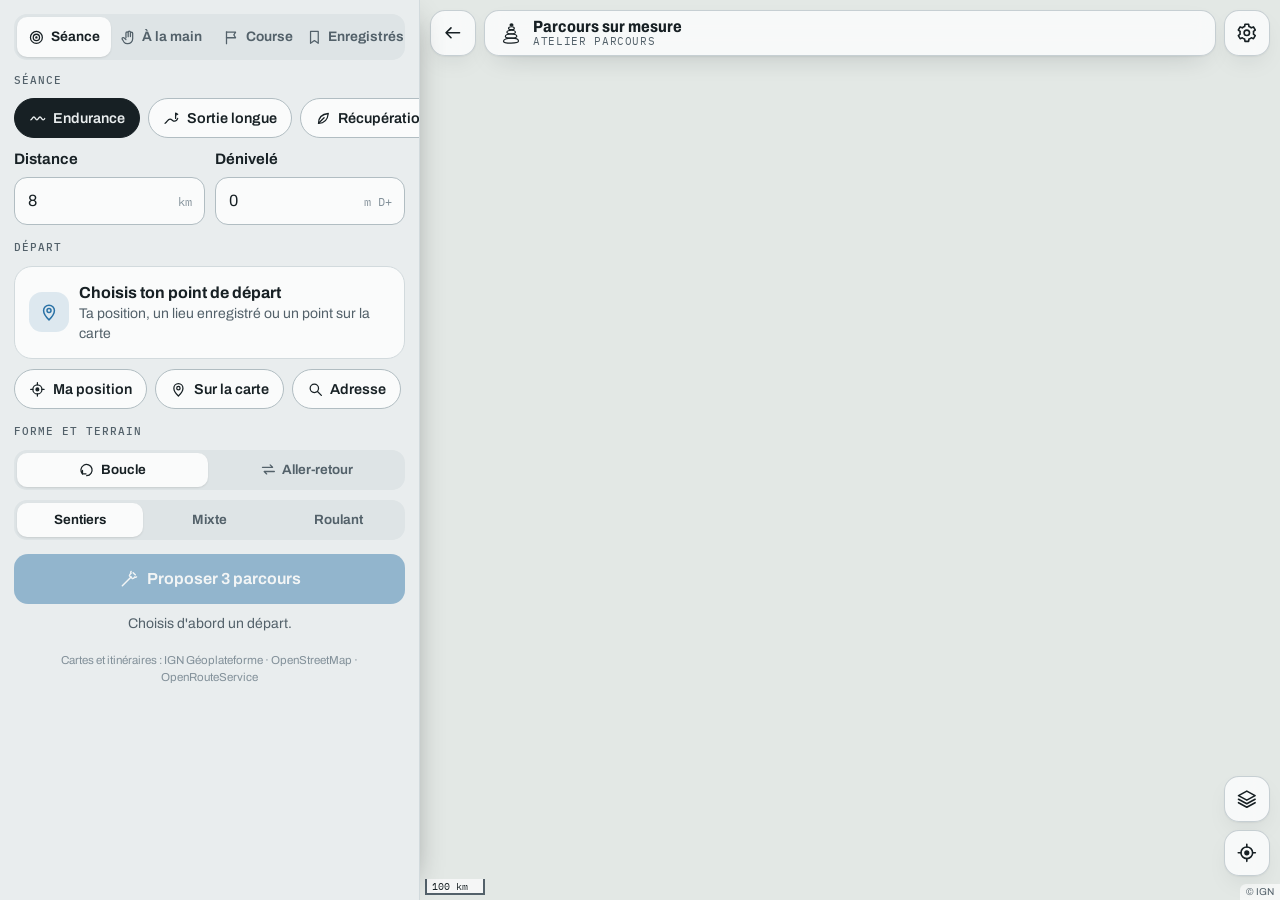
==== commit 5a0b0a5c: "Atelier v1.0.1 : cartes de propositions visibles, lecture du profil, réglages IGN mesurés Co-Authore" ====
--- a/index.html
+++ b/index.html
@@ -1396,6 +1396,7 @@
 
 .steps-list li > span { min-width: 0; padding-top: 2px; }
 @media (max-width: 430px) { .panel-head .segbar button .ic { display: none; } .panel-head .segbar button { font-size: 0.84rem; } }
+.panel-scroll > *, .modal-body > *, .stack > * { flex-shrink: 0; }
 
 </style>
 </head>
@@ -2223,14 +2224,27 @@
   });
   if (pts.length > 2) q.set('intermediates', pts.slice(1, -1).map(ll).join('|'));
   const avoid = o.terrain === 'sentiers' ? 4 : o.terrain === 'roulant' ? 2 : 3;
-  const withC = new URLSearchParams(q);
-  withC.set('constraints', JSON.stringify({ constraintType: 'avoid', key: 'importance', operator: '<=', value: avoid }));
+  const base = API.ign + '/navigation/itineraire?';
+  const get = (params, timeout) => fetchJSON(base + params.toString(), null, { lim: LIM.ign, timeout, retries: 1 });
   let j;
-  try {
-    j = await fetchJSON(API.ign + '/navigation/itineraire?' + withC.toString(), null, { lim: LIM.ign, timeout: 35000 });
-  } catch (e) {
-    if (e.status && e.status >= 400 && e.status < 500 && e.status !== 429) j = await fetchJSON(API.ign + '/navigation/itineraire?' + q.toString(), null, { lim: LIM.ign, timeout: 35000 });
-    else throw e;
+  if (ignConstraints) {
+    const withC = new URLSearchParams(q);
+    withC.set('constraints', JSON.stringify({ constraintType: 'avoid', key: 'importance', operator: '<=', value: avoid }));
+    try { j = await get(withC, 35000); } catch (e) {
+      // contrainte refusée : on n'en enverra plus pendant la session
+      if (e.status && e.status >= 400 && e.status < 500 && e.status !== 429) ignConstraints = false;
+      else if (e.code !== 'timeout' && !(e.status >= 500)) throw e;
+    }
+  }
+  if (!j) {
+    try { j = await get(q, 35000); } catch (e) {
+      if (e.code !== 'timeout' && !(e.status >= 500)) throw e;
+      // moteur pgRouting lent ou indisponible : Valhalla (sans nature des voies)
+      const v = new URLSearchParams(q);
+      v.set('resource', 'bdtopo-valhalla');
+      v.set('waysAttributes', 'name');
+      j = await get(v, 30000);
+    }
   }
   return parseIGN(j);
 }
@@ -2285,6 +2299,7 @@
 
 /* --- Altitude --- */
 let ignPostOK = true;
+let ignConstraints = true;
 async function elevations(pts, prov) {
   prov = prov || providerFor(pts[0]);
   if (!pts.length) return [];
@@ -2353,7 +2368,7 @@
   if (zKnown && zKnown.length === pts.length && zKnown.every((v) => Number.isFinite(v))) return zKnown;
   const cum = cumDist(pts);
   const L = cum[cum.length - 1];
-  const step = Math.max(15, L / 4000);
+  const step = ignPostOK || prov === 'ors' ? Math.max(15, L / 4000) : Math.max(25, L / 1200);
   const rs = resample(pts, step, cum);
   const zs = await elevations(rs.pts, prov);
   return interp(rs.d, zs, cum);
@@ -2603,7 +2618,8 @@
   if (needKey(prov)) throw new ApiError('Hors de France : ajoute ta clé OpenRouteService dans les réglages', 'key');
   if (spec.shape === 'ar') return generateOutBack(spec, start, prov, ui);
   const D = spec.D, H = spec.H;
-  const tau = spec.terrain === 'roulant' ? 1.22 : 1.32;
+  // sinuosité des sentiers (mesurée sur l'IGN à la Sainte-Baume : ~1,5 ; l'ajustement corrige ensuite)
+  const tau = spec.terrain === 'roulant' ? 1.3 : spec.terrain === 'mixte' ? 1.38 : 1.45;
   const r0 = clamp(D / (2 * Math.PI * tau), 150, 15000);
   ui.step('Lecture du relief autour du départ', 0.05);
   const DIRS = 12, K = 16;
@@ -2694,7 +2710,7 @@
 
 /* --- Allers-retours --- */
 async function generateOutBack(spec, start, prov, ui) {
-  const tau = spec.terrain === 'roulant' ? 1.18 : 1.28;
+  const tau = spec.terrain === 'roulant' ? 1.25 : 1.35;
   const L = clamp(spec.D / 2 / tau, 150, 30000);
   ui.step('Lecture du relief autour du départ', 0.05);
   const DIRS = 12, N = 8;
@@ -3051,7 +3067,7 @@
    État de l'Atelier et enregistrement local (tout reste sur l'appareil).
    ========================================================================= */
 
-const APP_VERSION = '1.0.0';
+const APP_VERSION = '1.0.1';
 const CAIRN_URL = 'https://claude.ai/artifact/17z7YGzWzaqGGUbwNtn7N4';
 const LS = { settings: 'atelier:settings', saved: 'atelier:saved', race: 'atelier:race', start: 'atelier:start', brief: 'atelier:brief', manual: 'atelier:manual', view: 'atelier:view' };
 
@@ -3946,7 +3962,9 @@
     const n = await placeName(p);
     if (S.gen.token !== token || !n) continue;
     const short = n.length > 26 ? n.slice(0, 25) + '…' : n;
-    r.name = r.kind === 'cote' ? `Côte vers ${short}` : `Par ${short}`;
+    let name = r.kind === 'cote' ? `Côte vers ${short}` : `Par ${short}`;
+    if (list.some((o) => o !== r && o.name === name)) name += ' · ' + 'ABC'[list.indexOf(r)];
+    r.name = name;
     render();
   }
 }
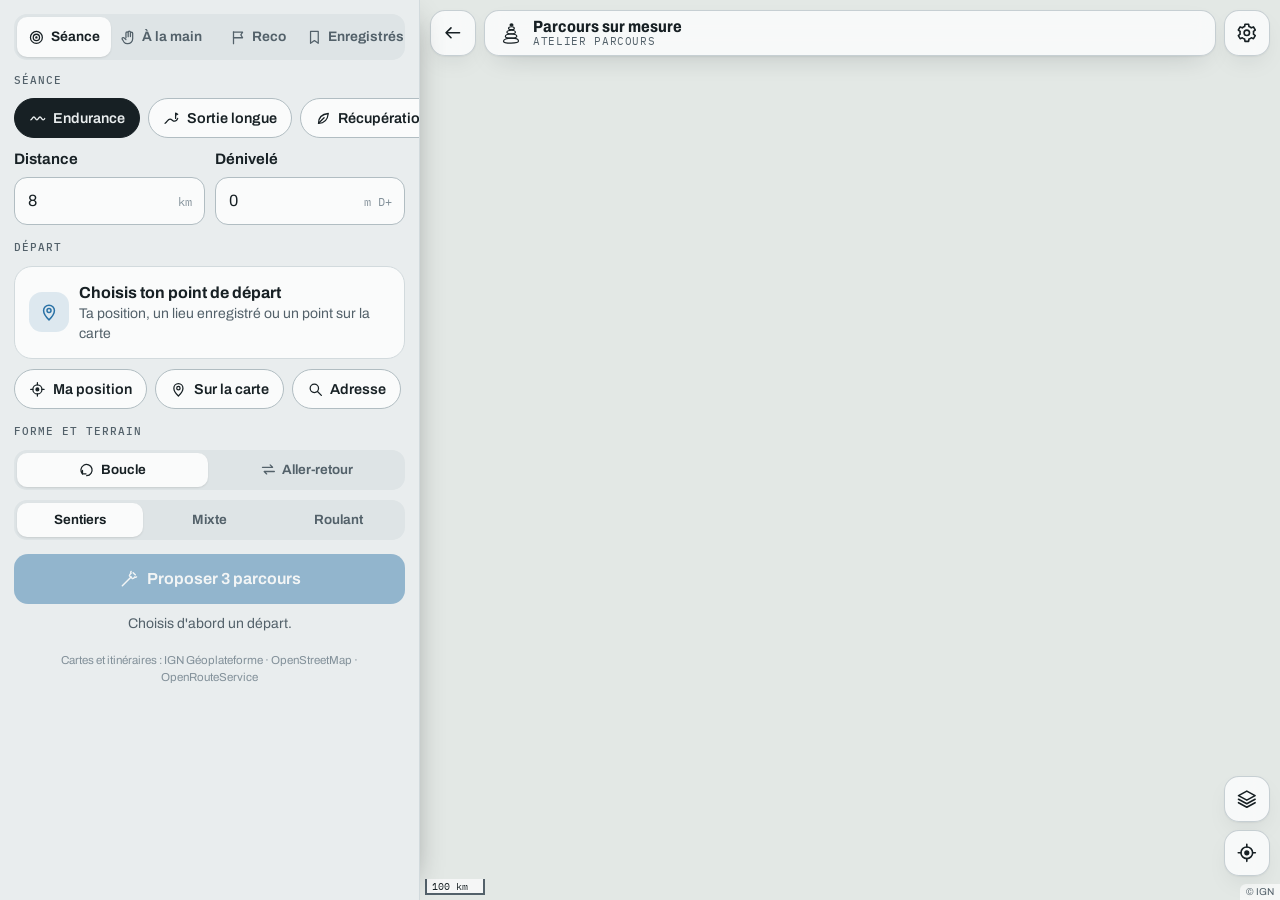
==== commit acb8b66f: "Atelier v1.0.2 : onglet Reco, envoi sans téléphone expliqué, test d'intégration dans CAIRN Co-Author" ====
--- a/index.html
+++ b/index.html
@@ -3067,7 +3067,7 @@
    État de l'Atelier et enregistrement local (tout reste sur l'appareil).
    ========================================================================= */
 
-const APP_VERSION = '1.0.1';
+const APP_VERSION = '1.0.2';
 const CAIRN_URL = 'https://claude.ai/artifact/17z7YGzWzaqGGUbwNtn7N4';
 const LS = { settings: 'atelier:settings', saved: 'atelier:saved', race: 'atelier:race', start: 'atelier:start', brief: 'atelier:brief', manual: 'atelier:manual', view: 'atelier:view' };
 
@@ -3338,7 +3338,7 @@
 const MODES = [
   { id: 'seance', label: 'Séance', ic: 'target' },
   { id: 'main', label: 'À la main', ic: 'hand' },
-  { id: 'course', label: 'Course', ic: 'flag' },
+  { id: 'course', label: 'Reco', ic: 'flag' },
   { id: 'mes', label: 'Enregistrés', ic: 'save' },
 ];
 const SLOT = ['a', 'b', 'c'];
@@ -3349,7 +3349,7 @@
 
 function TopBar() {
   const b = S.brief;
-  const titles = { seance: b ? b.title : 'Parcours sur mesure', main: 'Tracé à la main', course: S.race ? S.race.name : 'Ta course', mes: 'Mes parcours' };
+  const titles = { seance: b ? b.title : 'Parcours sur mesure', main: 'Tracé à la main', course: S.race ? 'Reco · ' + S.race.name : 'Reco du parcours', mes: 'Mes parcours' };
   const sub = S.mode === 'seance' && b ? [b.date ? fmtDay(b.date) : '', 'séance CAIRN'].filter(Boolean).join(' · ') : 'Atelier parcours';
   const back = (b && b.back) || CAIRN_URL;
   return html`<header class="topbar">
@@ -3623,7 +3623,7 @@
   const rc = S.race;
   if (S.ui.raceBusy) return Progress('Lecture du tracé de la course', 0.4);
   if (!rc) {
-    return html`<div class="empty">${icon('flag')}<b>Importe le tracé de ta course</b><p class="small">Le fichier GPX se trouve en général sur la page de l'épreuve (site de l'organisateur, Tracedetrail, Livetrail…).</p></div>
+    return html`<div class="empty">${icon('flag')}<b>Reco du parcours de ta course</b><p class="small">Importe le tracé officiel (fichier GPX) : l'Atelier repère les montées clés et te propose des sorties sur des tronçons du vrai parcours. Le fichier se trouve en général sur la page de l'épreuve (site de l'organisateur, Tracedetrail, Livetrail…).</p></div>
       <label class="btn btn-primary btn-block">${icon('upload')}Choisir le fichier GPX<input type="file" accept=".gpx,application/gpx+xml,application/xml,text/xml" data-file="race" hidden></label>`;
   }
   const spec = currentSpec();
@@ -3635,7 +3635,7 @@
   if (P.a != null && P.b != null && P.b > P.a) bands.push({ from: P.a * 1000, to: P.b * 1000, cls: 'sel-band' });
   return html`
     <section class="card stack">
-      <div class="spread"><span class="stack" style="gap:2px;min-width:0"><span class="label">Ta course</span><b>${rc.name}</b></span><button class="icon-btn" data-act="race-remove" aria-label="Retirer la course">${icon('trash')}</button></div>
+      <div class="spread"><span class="stack" style="gap:2px;min-width:0"><span class="label">Parcours de ta course</span><b>${rc.name}</b></span><button class="icon-btn" data-act="race-remove" aria-label="Retirer la course">${icon('trash')}</button></div>
       <span class="mx-row lg">${mx('dist', fmtKm1(rc.dist))}${mx('dplus', fmtNum(rc.dplus) + ' m D+')}${mx('reps', rc.climbs.length + ' montées clés')}</span>
       ${Profile(raceView, { bands, ctx: 'racefull' })}
       ${Fold('climbs', 'Montées clés', html`<div>${rc.climbs.map((c, i) => html`<div class="climb-row"><span class="n">${i + 1}</span><span>km ${String(round(c.from / 1000, 1)).replace('.', ',')} → ${String(round(c.to / 1000, 1)).replace('.', ',')}<br><span class="muted tiny">${fmtM(Math.round(c.gain))} sur ${fmtKm1(c.len)}</span></span><span class="mono strong">${fmtGrade(c.avg)}</span></div>`)}</div>`)}
@@ -3721,7 +3721,7 @@
       <li><span>Touche <b>Envoyer vers l'appareil</b> et synchronise ta montre.</span></li>
       <li><span>Sur la montre : lance l'activité, puis <b>Navigation → Parcours</b>.</span></li>
     </ol>
-    ${Fold('gpxpc', 'Depuis un ordinateur', html`<p class="small">Sur connect.garmin.com : <b>Entraînement et planification → Parcours → Importer</b>, choisis le fichier, puis envoie-le à la montre.</p>`)}
+    ${Fold('gpxpc', 'Sans téléphone (ordinateur + Wi-Fi)', html`<p class="small">Sur un ordinateur, ouvre <a class="link" href="https://connect.garmin.com/" target="_blank" rel="noopener">connect.garmin.com</a> : <b>Entraînement et planification → Parcours → Importer</b>, choisis le fichier, puis <b>Envoyer vers l'appareil</b>. Si ta montre a le Wi-Fi, elle le récupère toute seule à la prochaine synchronisation, sans le téléphone.</p><p class="tiny muted">Garmin réserve l'envoi direct vers la montre aux applications d'entreprise agréées : le passage par Garmin Connect est obligatoire.</p>`)}
     <button class="btn btn-secondary btn-block" data-act="gpx-again">${icon('download')}Télécharger à nouveau</button>`;
 }
 function SearchModal() {
@@ -4397,7 +4397,19 @@
   S.mode = 'seance';
   applyTheme();
 }
+async function runProbe() {
+  const out = {};
+  const within = (p, ms) => Promise.race([p, new Promise((r) => setTimeout(() => r('timeout'), ms))]);
+  out.fetch = await within(fetch(API.ign + '/geocodage/search?q=Plan-d%27Aups&limit=1').then((r) => 'ok ' + r.status).catch(() => 'blocked'), 8000);
+  out.post = await within(fetch(API.ign + '/altimetrie/1.0/calcul/alti/rest/elevation.json', { method: 'POST', headers: { 'Content-Type': 'application/json' }, body: JSON.stringify({ lon: '5.75', lat: '43.33', resource: 'ign_rge_alti_wld', zonly: 'true' }) }).then((r) => 'ok ' + r.status).catch(() => 'blocked'), 8000);
+  try { out.geo = (await navigator.permissions.query({ name: 'geolocation' })).state; } catch (e) { out.geo = 'n/a'; }
+  try { out.geoPolicy = document.featurePolicy ? String(document.featurePolicy.allowsFeature('geolocation')) : 'n/a'; } catch (e) { out.geoPolicy = 'err'; }
+  try { localStorage.setItem('atelier:probe', '1'); out.ls = 'ok'; } catch (e) { out.ls = 'blocked'; }
+  out.origin = String(self.origin);
+  try { parent.postMessage({ atelierProbe: out }, '*'); } catch (e) { /* rien */ }
+}
 function boot() {
+  if (location.hash === '#probe' && window.parent !== window) { runProbe(); return; }
   loadAll();
   const h = readHash();
   if (h.brief) loadBrief(h.brief);
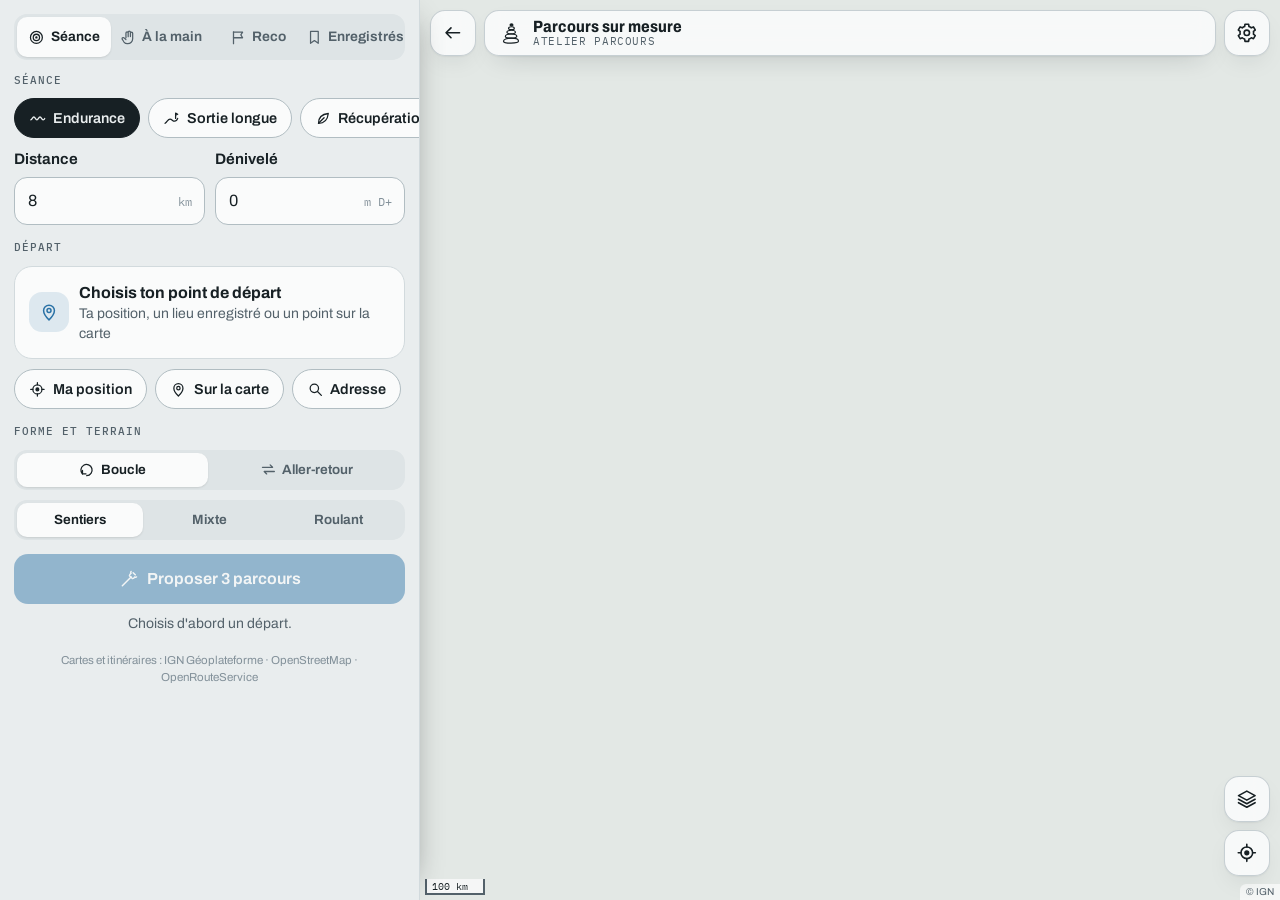
==== commit 66510c7e: "Atelier v1.0.3 : installation comme appli (plein écran) Co-Authored-By: Claude Opus 5.5 <noreply@ant" ====
--- a/index.html
+++ b/index.html
@@ -1398,6 +1398,9 @@
 @media (max-width: 430px) { .panel-head .segbar button .ic { display: none; } .panel-head .segbar button { font-size: 0.84rem; } }
 .panel-scroll > *, .modal-body > *, .stack > * { flex-shrink: 0; }
 
+.install-card { display: flex; align-items: center; gap: 10px; padding: 10px 10px 10px 12px; }
+.install-card .ticon { width: 36px; height: 36px; border-radius: 11px; }
+
 </style>
 </head>
 <body>
@@ -3067,7 +3070,7 @@
    État de l'Atelier et enregistrement local (tout reste sur l'appareil).
    ========================================================================= */
 
-const APP_VERSION = '1.0.2';
+const APP_VERSION = '1.0.3';
 const CAIRN_URL = 'https://claude.ai/artifact/17z7YGzWzaqGGUbwNtn7N4';
 const LS = { settings: 'atelier:settings', saved: 'atelier:saved', race: 'atelier:race', start: 'atelier:start', brief: 'atelier:brief', manual: 'atelier:manual', view: 'atelier:view' };
 
@@ -3384,11 +3387,17 @@
   return html`<section class="panel" data-key="panel">
     <button class="grip" data-act="sheet-cycle" aria-label="Agrandir ou réduire le panneau"><span></span></button>
     <div class="panel-head"><div class="segbar" role="tablist">${MODES.map((m) => html`<button role="tab" data-act="mode" data-mode="${m.id}" aria-pressed="${S.mode === m.id ? 'true' : 'false'}">${icon(m.ic)}<span>${m.label}</span></button>`)}</div></div>
-    <div class="panel-scroll" data-key="scroll-${S.mode}">${body}<p class="foot-credits">Cartes et itinéraires : IGN Géoplateforme · OpenStreetMap · OpenRouteService</p></div>
+    <div class="panel-scroll" data-key="scroll-${S.mode}">${InstallCard()}${body}<p class="foot-credits">Cartes et itinéraires : IGN Géoplateforme · OpenStreetMap · OpenRouteService</p></div>
   </section>`;
 }
 
 /* ---------- Séance ---------- */
+function InstallCard() {
+  if (!S.ui.canInstall || isStandalone()) return '';
+  const later = num(lsGet('atelier:install-later'));
+  if (later && Date.now() - later < 7 * 86400000) return '';
+  return html`<div class="card install-card"><span class="ticon">${icon('download')}</span><span class="grow small"><b>Installer l'Atelier</b><br><span class="muted">Plein écran, avec son icône, comme une appli.</span></span><button class="btn btn-sm btn-primary" data-act="install">Installer</button><button class="icon-btn" data-act="install-later" aria-label="Plus tard">${icon('x')}</button></div>`;
+}
 function SeancePanel() {
   const g = S.gen;
   const spec = currentSpec();
@@ -3706,6 +3715,9 @@
     </section>
     <section class="stack"><div class="label">Lieux enregistrés</div>
       ${st.places.length ? html`<div class="list">${st.places.map((pl) => html`<div class="item"><span class="ticon">${icon('home')}</span><span class="item-title">${pl.name}</span><button class="icon-btn" data-act="place-del" data-id="${pl.id}" aria-label="Supprimer ${pl.name}">${icon('trash')}</button></div>`)}</div>` : html`<p class="small muted">Aucun lieu. Choisis un départ puis « Enregistrer ».</p>`}
+    </section>
+    <section class="stack"><div class="label">Appli sur le téléphone</div>
+      ${isStandalone() ? html`<p class="small ok-ic">${icon('check', 'ic-sm')} L'Atelier est installé.</p>` : S.ui.canInstall ? html`<button class="btn btn-secondary btn-block" data-act="install">${icon('download')}Installer l'Atelier</button>` : html`<ol class="steps-list"><li><span><b>Android (Chrome)</b> : menu ⋮ → <b>Installer l'application</b> (ou « Ajouter à l'écran d'accueil »).</span></li><li><span><b>iPhone (Safari)</b> : bouton Partager → <b>Sur l'écran d'accueil</b>.</span></li></ol>`}
     </section>
     <section class="stack"><div class="label">Thème</div>
       <div class="segbar sm">${[['auto', 'Auto'], ['light', 'Clair'], ['dark', 'Sombre']].map(([k, l]) => html`<button data-act="set-theme" data-v="${k}" aria-pressed="${(st.theme || 'auto') === k ? 'true' : 'false'}">${l}</button>`)}</div>
@@ -4313,6 +4325,15 @@
   'open-saved': (d) => { const o = S.saved.find((x) => x.id === d.id); if (!o) return; try { S.view = unpackRoute(o); } catch (e) { toast('Parcours illisible'); return; } render(); fitPts(S.view.pts); },
   'view-close': () => { S.view = null; render(); },
   'del-saved': (d) => { S.saved = S.saved.filter((o) => o.id !== d.id); saveSaved(); S.view = null; render(); toast('Parcours supprimé'); },
+  install: async () => {
+    const e = INSTALL.evt;
+    if (!e) { S.ui.modal = 'settings'; S.ui.folds.install = true; render(); return; }
+    e.prompt();
+    try { const r = await e.userChoice; if (r && r.outcome === 'accepted') S.ui.canInstall = false; } catch (err) { /* rien */ }
+    INSTALL.evt = null;
+    render();
+  },
+  'install-later': () => { lsSet('atelier:install-later', String(Date.now())); render(); },
   'set-engine': (d) => { S.settings.engine = d.v; saveSettings(); render(); },
   'set-theme': (d) => { S.settings.theme = d.v; saveSettings(); applyTheme(); MAP.sig = {}; render(); },
   'ors-test': async () => {
@@ -4387,6 +4408,8 @@
    Démarrage
    ========================================================================= */
 
+const INSTALL = { evt: null };
+function isStandalone() { return (window.matchMedia && matchMedia('(display-mode: standalone)').matches) || navigator.standalone === true; }
 function loadBrief(b) {
   S.brief = b;
   lsPut(LS.brief, b);
@@ -4433,6 +4456,13 @@
   if (!lsJSON(LS.view, null) && S.start) focusPoint(S.start.p, 13);
   if (window.matchMedia) window.matchMedia('(prefers-color-scheme: dark)').addEventListener?.('change', () => { MAP.sig = {}; syncMap(); });
   if ('serviceWorker' in navigator && location.protocol === 'https:') navigator.serviceWorker.register('sw.js').catch(() => {});
+  window.addEventListener('beforeinstallprompt', (e) => {
+    e.preventDefault();
+    INSTALL.evt = e;
+    S.ui.canInstall = true;
+    render();
+  });
+  window.addEventListener('appinstalled', () => { INSTALL.evt = null; S.ui.canInstall = false; toast('Atelier installé : il est sur ton écran d’accueil'); });
 }
 if (document.readyState === 'loading') document.addEventListener('DOMContentLoaded', boot);
 else boot();
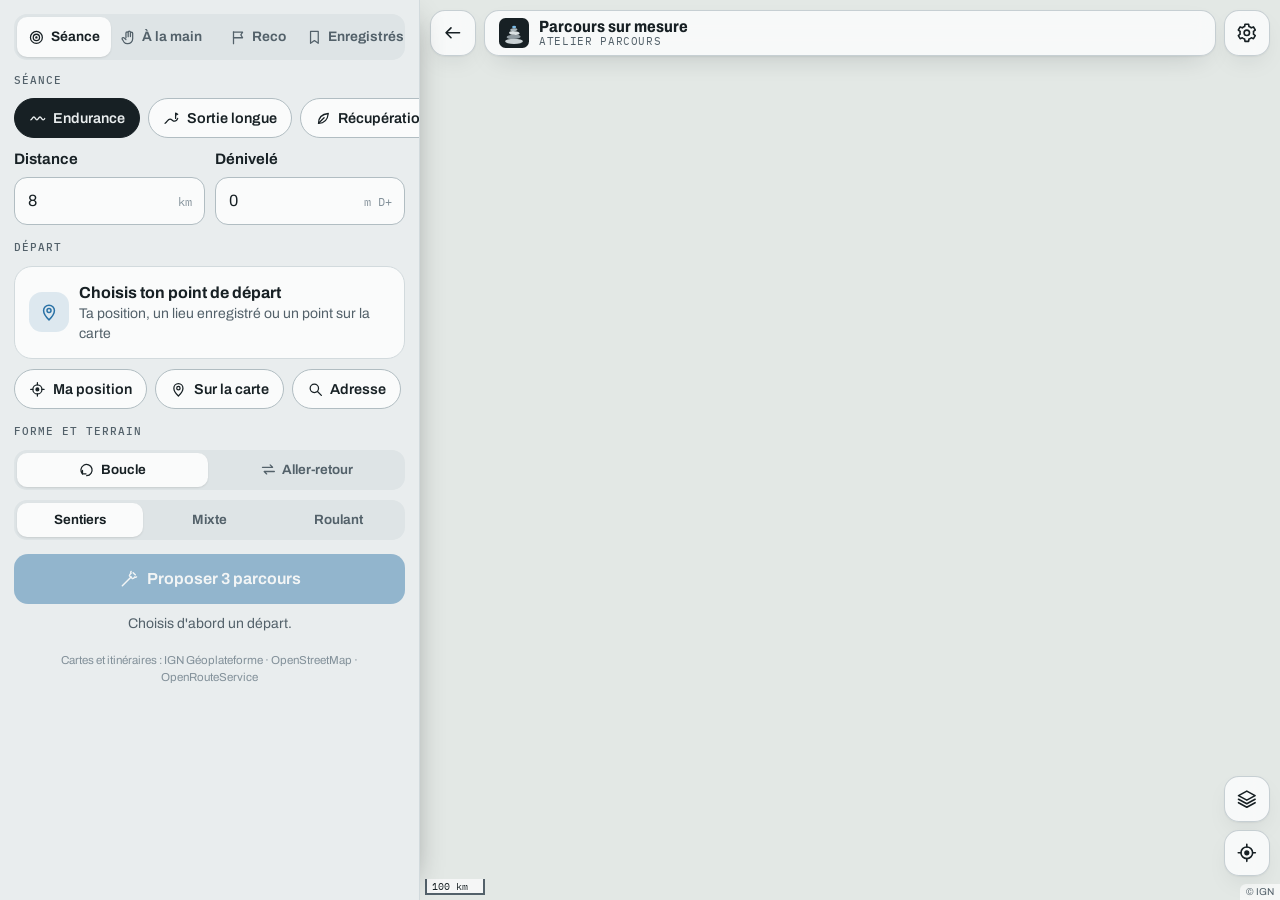
==== commit cb9a3b5e: "Atelier v1.0.4 : nouveau logo CAIRN (pierres granite) Co-Authored-By: Claude Opus 5.5 <noreply@anthr" ====
--- a/index.html
+++ b/index.html
@@ -1114,7 +1114,7 @@
 .title-pill .t { min-width: 0; display: flex; flex-direction: column; line-height: 1.1; }
 .title-pill .t b { font-weight: 750; font-stretch: 86%; font-size: 1.02rem; white-space: nowrap; overflow: hidden; text-overflow: ellipsis; }
 .title-pill .t span { font-family: var(--font-mono); font-size: 0.68rem; letter-spacing: 0.06em; text-transform: uppercase; color: var(--fg-muted); white-space: nowrap; overflow: hidden; text-overflow: ellipsis; }
-.title-pill .logo { width: 24px; height: 24px; color: var(--fg); }
+.title-pill .logo { width: 30px; height: 30px; flex: none; }
 .maptools {
   position: absolute;
   right: max(10px, env(safe-area-inset-right, 0px));
@@ -1406,7 +1406,7 @@
 <body>
 <svg xmlns="http://www.w3.org/2000/svg" width="0" height="0" style="position:absolute" aria-hidden="true">
   <defs>
-    <symbol id="i-cairn" viewBox="0 0 40 40"><g fill="none" stroke="currentColor" stroke-width="2" stroke-linejoin="round"><path d="M7.5 33.6c0-2.9 5.3-4.9 12.6-4.9s12.4 1.9 12.4 4.8c0 2.6-5.2 3.4-12.4 3.4S7.5 36.2 7.5 33.6z"/><path d="M10.6 25.9c0-2.5 4.1-4.2 9.8-4.2 5.4 0 9.3 1.4 9.3 3.9 0 2.3-4 3.1-9.3 3.1-5.7 0-9.8-.6-9.8-2.8z"/><path d="M13.2 18.9c0-2.1 3.2-3.5 7.2-3.5s6.9 1.2 6.9 3.3c0 1.9-3 2.6-6.9 2.6-4 0-7.2-.6-7.2-2.4z"/><path d="M15.9 12.4c0-1.7 2.2-2.8 5-2.8 2.7 0 4.6 1 4.6 2.7 0 1.5-2 2.1-4.6 2.1-2.8 0-5-.5-5-2z"/><path d="M18.4 6.6c0-1.1 1.1-1.8 2.5-1.8 1.3 0 2.3.7 2.3 1.7S22.2 8 20.9 8c-1.4 0-2.5-.4-2.5-1.4z" fill="currentColor"/></g></symbol>
+    <symbol id="i-cairn" viewBox="0 0 40 40"><g fill="currentColor" stroke="none"><ellipse cx="20" cy="33.5" rx="17.5" ry="4.4"/><ellipse cx="19.4" cy="24.4" rx="13.8" ry="3.5" transform="rotate(-3 19.4 24.4)"/><ellipse cx="20.6" cy="16.7" rx="10.4" ry="3" transform="rotate(4 20.6 16.7)"/><ellipse cx="19.6" cy="10.1" rx="7.2" ry="2.4" transform="rotate(-6 19.6 10.1)"/><ellipse cx="20.2" cy="4.7" rx="4" ry="1.8"/></g></symbol>
     <symbol id="i-home" viewBox="0 0 24 24"><path d="M3 11.5 12 4l9 7.5"/><path d="M5.5 10v10h13V10"/><path d="M10 20v-5h4v5"/></symbol>
     <symbol id="i-plan" viewBox="0 0 24 24"><rect x="3.5" y="5" width="17" height="15" rx="2"/><path d="M3.5 9.5h17M8 3v4M16 3v4M7.5 13h2M11 13h2M14.5 13h2M7.5 16.5h2M11 16.5h2"/></symbol>
     <symbol id="i-route" viewBox="0 0 24 24"><circle cx="6" cy="18" r="2.2"/><circle cx="18" cy="6" r="2.2"/><path d="M8.2 18H15a3 3 0 0 0 0-6H9a3 3 0 0 1 0-6h6.8"/></symbol>
@@ -3070,7 +3070,7 @@
    État de l'Atelier et enregistrement local (tout reste sur l'appareil).
    ========================================================================= */
 
-const APP_VERSION = '1.0.3';
+const APP_VERSION = '1.0.4';
 const CAIRN_URL = 'https://claude.ai/artifact/17z7YGzWzaqGGUbwNtn7N4';
 const LS = { settings: 'atelier:settings', saved: 'atelier:saved', race: 'atelier:race', start: 'atelier:start', brief: 'atelier:brief', manual: 'atelier:manual', view: 'atelier:view' };
 
@@ -3345,6 +3345,7 @@
   { id: 'mes', label: 'Enregistrés', ic: 'save' },
 ];
 const SLOT = ['a', 'b', 'c'];
+const LOGO_SVG = '<svg viewBox="0 0 512 512" aria-hidden="true"><rect width="512" height="512" rx="112" fill="#172024"/><ellipse cx="256" cy="398" rx="152" ry="44" fill="#C9D1D4"/><ellipse cx="250" cy="322" rx="120" ry="38" fill="#8F9AA0" transform="rotate(-3 250 322)"/><ellipse cx="262" cy="256" rx="90" ry="32" fill="#DCE2E4" transform="rotate(4 262 256)"/><ellipse cx="252" cy="200" rx="62" ry="26" fill="#A9B4B8" transform="rotate(-6 252 200)"/><ellipse cx="258" cy="154" rx="34" ry="21" fill="#7BBCE8"/></svg>';
 
 function App() {
   return html`${TopBar()}${MapTools()}${S.ui.pick ? PickBar() : ''}${Panel()}${Modal()}${Toast()}`;
@@ -3357,7 +3358,7 @@
   const back = (b && b.back) || CAIRN_URL;
   return html`<header class="topbar">
     <a class="fab glass" href="${back}" aria-label="Retour à CAIRN">${icon('back')}</a>
-    <div class="title-pill glass">${icon('cairn', 'logo')}<span class="t"><b>${titles[S.mode]}</b><span>${sub}</span></span></div>
+    <div class="title-pill glass">${raw(LOGO_SVG.replace('<svg ', '<svg class="logo" '))}<span class="t"><b>${titles[S.mode]}</b><span>${sub}</span></span></div>
     <button class="fab glass" data-act="settings" aria-label="Réglages">${icon('gear')}</button>
   </header>`;
 }
